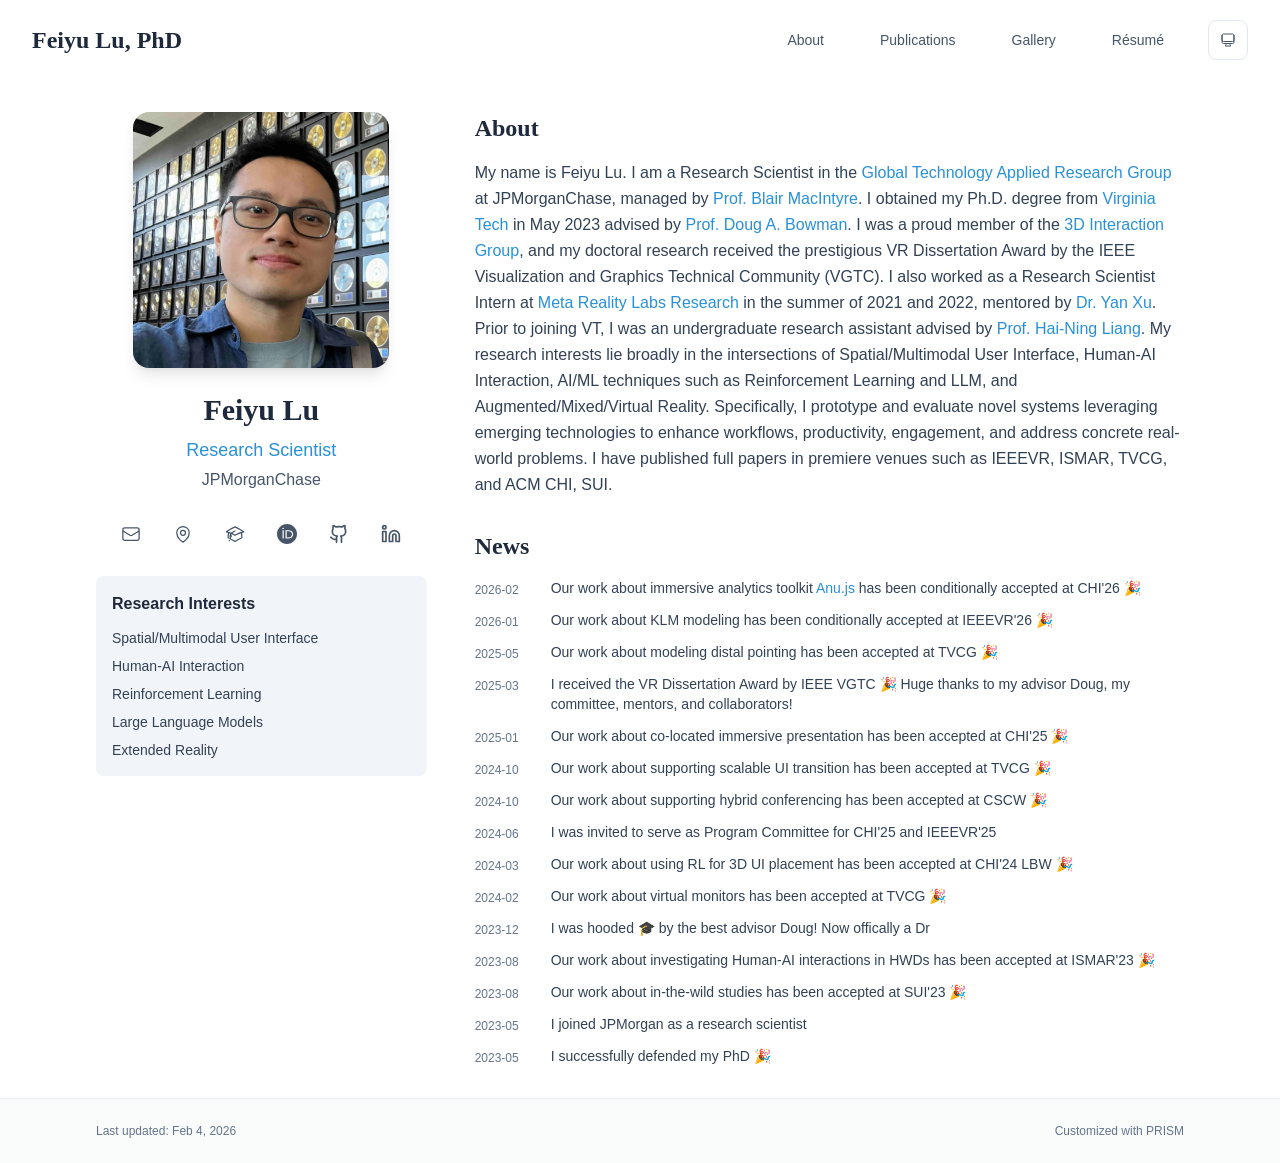
==== index.html @ 1c3e24ee "initial commit" ====
<!DOCTYPE html><!--Z4P1fh7C7ts2uuWeDWxCL--><html lang="en" class="scroll-smooth"><head><meta charSet="utf-8"/><meta name="viewport" content="width=device-width, initial-scale=1"/><link rel="preload" as="image" href="/bio.jpeg"/><link rel="stylesheet" href="/_next/static/css/d1c5af72691fb62d.css" data-precedence="next"/><link rel="preload" as="script" fetchPriority="low" href="/_next/static/chunks/webpack-32b99883bf220ffe.js"/><script src="/_next/static/chunks/4bd1b696-c023c6e3521b1417.js" async=""></script><script src="/_next/static/chunks/255-e057be79bd379a49.js" async=""></script><script src="/_next/static/chunks/main-app-4c1c8db595376ac7.js" async=""></script><script src="/_next/static/chunks/185-02e5984e85404956.js" async=""></script><script src="/_next/static/chunks/619-9168df9c2a29b74b.js" async=""></script><script src="/_next/static/chunks/599-36b43173d762fc47.js" async=""></script><script src="/_next/static/chunks/app/layout-469c3ac58d4ec14a.js" async=""></script><script src="/_next/static/chunks/26-d28d9aaef075d600.js" async=""></script><script src="/_next/static/chunks/159-c45695f20b86d5a5.js" async=""></script><script src="/_next/static/chunks/app/page-68cd417c87cf8fa0.js" async=""></script><link rel="icon" href="/FLlogo2.png" type="image/svg+xml"/><link rel="dns-prefetch" href="https://google-fonts.jialeliu.com"/><link rel="preconnect" href="https://google-fonts.jialeliu.com" crossorigin=""/><link rel="preload" as="style" href="https://google-fonts.jialeliu.com/css2?family=Inter:wght@300;400;500;600;700&amp;family=Crimson+Text:ital,wght@0,400;0,600;1,400&amp;display=swap"/><title>Feiyu Lu, PhD</title><meta name="description" content="Research Scientist at JPMorganChase."/><meta name="author" content="Feiyu Lu"/><meta name="keywords" content="Feiyu Lu,PhD,Research,JPMorganChase"/><meta name="creator" content="Feiyu Lu"/><meta name="publisher" content="Feiyu Lu"/><meta property="og:title" content="Feiyu Lu, PhD"/><meta property="og:description" content="Research Scientist at JPMorganChase."/><meta property="og:site_name" content="Feiyu Lu&#x27;s Website"/><meta property="og:locale" content="en_US"/><meta property="og:type" content="website"/><meta name="twitter:card" content="summary"/><meta name="twitter:title" content="Feiyu Lu, PhD"/><meta name="twitter:description" content="Research Scientist at JPMorganChase."/><link rel="icon" href="/FLlogo2.png"/><link rel="stylesheet" id="gfonts-css" href="https://google-fonts.jialeliu.com/css2?family=Inter:wght@300;400;500;600;700&amp;family=Crimson+Text:ital,wght@0,400;0,600;1,400&amp;display=swap" media="print"/><script>
              (function(){
                var l = document.getElementById('gfonts-css');
                if (!l) return;
                if (l.media !== 'all') {
                  l.addEventListener('load', function(){ try { l.media = 'all'; } catch(e){} });
                }
              })();
            </script><noscript><link rel="stylesheet" href="https://google-fonts.jialeliu.com/css2?family=Inter:wght@300;400;500;600;700&amp;family=Crimson+Text:ital,wght@0,400;0,600;1,400&amp;display=swap"/></noscript><script>
              try {
                const theme = localStorage.getItem('theme-storage');
                const parsed = theme ? JSON.parse(theme) : null;
                const setting = parsed?.state?.theme || 'system';
                const prefersDark = typeof window !== 'undefined' && window.matchMedia && window.matchMedia('(prefers-color-scheme: dark)').matches;
                const effective = setting === 'dark' ? 'dark' : (setting === 'light' ? 'light' : (prefersDark ? 'dark' : 'light'));
                var root = document.documentElement;
                root.classList.add(effective);
                root.setAttribute('data-theme', effective);
              } catch (e) {
                var root = document.documentElement;
                root.classList.add('light');
                root.setAttribute('data-theme', 'light');
              }
            </script><script src="/_next/static/chunks/polyfills-42372ed130431b0a.js" noModule=""></script></head><body class="font-sans antialiased"><div hidden=""><!--$--><!--/$--></div><div style="visibility:hidden"><nav class="fixed top-0 left-0 right-0 z-50" data-headlessui-state=""><div class="transition-all duration-300 ease-out bg-transparent" style="transform:translateY(-100px)"><div class="max-w-7xl mx-auto px-4 sm:px-6 lg:px-8"><div class="flex justify-between items-center h-16 lg:h-20"><div class="flex-shrink-0" tabindex="0"><a class="text-xl lg:text-2xl font-serif font-semibold text-primary hover:text-accent transition-colors duration-200" href="/">Feiyu Lu, PhD</a></div><div class="hidden lg:block"><div class="ml-10 flex items-center space-x-8"><div class="flex items-baseline space-x-8"><a class="relative px-3 py-2 text-sm font-medium transition-all duration-200 rounded hover:bg-accent/10 hover:shadow-sm text-primary" href="/"><span class="relative z-10">About</span><div class="absolute inset-0 bg-accent/10 rounded-lg"></div></a><a class="relative px-3 py-2 text-sm font-medium transition-all duration-200 rounded hover:bg-accent/10 hover:shadow-sm text-neutral-600 hover:text-primary" href="/publications/"><span class="relative z-10">Publications</span></a><a class="relative px-3 py-2 text-sm font-medium transition-all duration-200 rounded hover:bg-accent/10 hover:shadow-sm text-neutral-600 hover:text-primary" href="/gallery/"><span class="relative z-10">Gallery</span></a><a href="/Feiyu_Lu_Resume.pdf" target="_blank" rel="noopener noreferrer" class="px-3 py-2 text-sm font-medium text-neutral-600 hover:text-primary transition-all duration-200 rounded hover:bg-accent/10 hover:shadow-sm">Résumé</a></div><div class="flex items-center justify-center w-10 h-10 rounded-lg border border-neutral-200 dark:border-[rgba(148,163,184,0.24)] bg-background dark:bg-neutral-800"><div class="w-4 h-4 rounded-full bg-neutral-300 animate-pulse"></div></div></div></div><div class="lg:hidden flex items-center space-x-2"><div class="flex items-center justify-center w-10 h-10 rounded-lg border border-neutral-200 dark:border-[rgba(148,163,184,0.24)] bg-background dark:bg-neutral-800"><div class="w-4 h-4 rounded-full bg-neutral-300 animate-pulse"></div></div><button class="inline-flex items-center justify-center p-2 rounded-md text-neutral-600 hover:text-primary hover:bg-neutral-100 dark:hover:bg-neutral-800 focus:outline-none focus:ring-2 focus:ring-inset focus:ring-accent transition-colors duration-200" id="headlessui-disclosure-button-_R_5pdb_" type="button" aria-expanded="false" data-headlessui-state=""><span class="sr-only">Open main menu</span><div><svg xmlns="http://www.w3.org/2000/svg" fill="none" viewBox="0 0 24 24" stroke-width="1.5" stroke="currentColor" aria-hidden="true" data-slot="icon" class="block h-6 w-6"><path stroke-linecap="round" stroke-linejoin="round" d="M3.75 6.75h16.5M3.75 12h16.5m-16.5 5.25h16.5"></path></svg></div></button></div></div></div></div></nav><main class="min-h-screen pt-16 lg:pt-20"><div class="max-w-6xl mx-auto px-4 sm:px-6 lg:px-8 py-8 bg-background min-h-screen"><div class="grid grid-cols-1 lg:grid-cols-3 gap-12"><div class="lg:col-span-1"><div class="sticky top-8" style="opacity:0;transform:translateY(20px)"><div class="w-64 h-64 mx-auto mb-6 rounded-2xl overflow-hidden shadow-lg hover:shadow-xl transition-all duration-200 hover:scale-105 relative"><img alt="Feiyu Lu" width="256" height="256" decoding="async" data-nimg="1" class="w-full h-full object-cover object-[32%_center] absolute inset-0 transition-opacity duration-300 opacity-100" style="color:transparent" src="/bio.jpeg"/><img alt="Feiyu Lu&#x27;s cat" loading="lazy" width="256" height="256" decoding="async" data-nimg="1" class="w-full h-full object-cover object-[32%_center] absolute inset-0 transition-opacity duration-300 opacity-0" style="color:transparent" src="/bio-hover.jpg"/></div><div class="text-center mb-6"><h1 class="text-3xl font-serif font-bold text-primary mb-2">Feiyu Lu</h1><p class="text-lg text-accent font-medium mb-1">Research Scientist</p><p class="text-neutral-600 mb-2">JPMorganChase</p></div><div class="flex flex-wrap justify-center gap-3 sm:gap-4 mb-6 relative px-2"><div class="relative"><button class="p-2 sm:p-2 transition-colors duration-200 text-neutral-600 dark:text-neutral-400 hover:text-accent" aria-label="Email"><svg xmlns="http://www.w3.org/2000/svg" fill="none" viewBox="0 0 24 24" stroke-width="1.5" stroke="currentColor" aria-hidden="true" data-slot="icon" class="h-5 w-5"><path stroke-linecap="round" stroke-linejoin="round" d="M21.75 6.75v10.5a2.25 2.25 0 0 1-2.25 2.25h-15a2.25 2.25 0 0 1-2.25-2.25V6.75m19.5 0A2.25 2.25 0 0 0 19.5 4.5h-15a2.25 2.25 0 0 0-2.25 2.25m19.5 0v.243a2.25 2.25 0 0 1-1.07 1.916l-7.5 4.615a2.25 2.25 0 0 1-2.36 0L3.32 8.91a2.25 2.25 0 0 1-1.07-1.916V6.75"></path></svg></button></div><div class="relative"><button class="p-2 sm:p-2 transition-colors duration-200 text-neutral-600 dark:text-neutral-400 hover:text-accent" aria-label="Location"><svg xmlns="http://www.w3.org/2000/svg" fill="none" viewBox="0 0 24 24" stroke-width="1.5" stroke="currentColor" aria-hidden="true" data-slot="icon" class="h-5 w-5"><path stroke-linecap="round" stroke-linejoin="round" d="M15 10.5a3 3 0 1 1-6 0 3 3 0 0 1 6 0Z"></path><path stroke-linecap="round" stroke-linejoin="round" d="M19.5 10.5c0 7.142-7.5 11.25-7.5 11.25S4.5 17.642 4.5 10.5a7.5 7.5 0 1 1 15 0Z"></path></svg></button></div><a href="https://scholar.google.com/citations?user=3gJVyKwAAAAJ&amp;hl=en&amp;oi=ao" target="_blank" rel="noopener noreferrer" class="p-2 sm:p-2 text-neutral-600 dark:text-neutral-400 hover:text-accent transition-colors duration-200" aria-label="Google Scholar"><svg xmlns="http://www.w3.org/2000/svg" fill="none" viewBox="0 0 24 24" stroke-width="1.5" stroke="currentColor" aria-hidden="true" data-slot="icon" class="h-5 w-5"><path stroke-linecap="round" stroke-linejoin="round" d="M4.26 10.147a60.438 60.438 0 0 0-.491 6.347A48.62 48.62 0 0 1 12 20.904a48.62 48.62 0 0 1 8.232-4.41 60.46 60.46 0 0 0-.491-6.347m-15.482 0a50.636 50.636 0 0 0-2.658-.813A59.906 59.906 0 0 1 12 3.493a59.903 59.903 0 0 1 10.399 5.84c-.896.248-1.783.52-2.658.814m-15.482 0A50.717 50.717 0 0 1 12 13.489a50.702 50.702 0 0 1 7.74-3.342M6.75 15a.75.75 0 1 0 0-1.5.75.75 0 0 0 0 1.5Zm0 0v-3.675A55.378 55.378 0 0 1 12 8.443m-7.007 11.55A5.981 5.981 0 0 0 6.75 15.75v-1.5"></path></svg></a><a href="https://orcid.org/0000-0002-1939-9352" target="_blank" rel="noopener noreferrer" class="p-2 sm:p-2 text-neutral-600 dark:text-neutral-400 hover:text-accent transition-colors duration-200" aria-label="ORCID"><svg viewBox="0 0 24 24" fill="currentColor" class="h-5 w-5" xmlns="http://www.w3.org/2000/svg"><path d="M12 0C5.372 0 0 5.372 0 12s5.372 12 12 12 12-5.372 12-12S18.628 0 12 0zM7.369 4.378c.525 0 .947.431.947.947s-.422.947-.947.947a.95.95 0 0 1-.947-.947c0-.525.422-.947.947-.947zm-.722 3.038h1.444v10.041H6.647V7.416zm3.562 0h3.9c3.712 0 5.344 2.653 5.344 5.025 0 2.578-2.016 5.025-5.325 5.025h-3.919V7.416zm1.444 1.303v7.444h2.297c3.272 0 4.022-2.484 4.022-3.722 0-2.016-1.284-3.722-4.097-3.722h-2.222z"></path></svg></a><a href="https://github.com/ericlu19" target="_blank" rel="noopener noreferrer" class="p-2 sm:p-2 text-neutral-600 dark:text-neutral-400 hover:text-accent transition-colors duration-200" aria-label="GitHub"><svg xmlns="http://www.w3.org/2000/svg" width="24" height="24" viewBox="0 0 24 24" fill="none" stroke="currentColor" stroke-width="2" stroke-linecap="round" stroke-linejoin="round" class="lucide lucide-github h-5 w-5" aria-hidden="true"><path d="M15 22v-4a4.8 4.8 0 0 0-1-3.5c3 0 6-2 6-5.5.08-1.25-.27-2.48-1-3.5.28-1.15.28-2.35 0-3.5 0 0-1 0-3 1.5-2.64-.5-5.36-.5-8 0C6 2 5 2 5 2c-.3 1.15-.3 2.35 0 3.5A5.403 5.403 0 0 0 4 9c0 3.5 3 5.5 6 5.5-.39.49-.68 1.05-.85 1.65-.17.6-.22 1.23-.15 1.85v4"></path><path d="M9 18c-4.51 2-5-2-7-2"></path></svg></a><a href="https://www.linkedin.com/in/feiyu-lu-9b12ba15a/" target="_blank" rel="noopener noreferrer" class="p-2 sm:p-2 text-neutral-600 dark:text-neutral-400 hover:text-accent transition-colors duration-200" aria-label="LinkedIn"><svg xmlns="http://www.w3.org/2000/svg" width="24" height="24" viewBox="0 0 24 24" fill="none" stroke="currentColor" stroke-width="2" stroke-linecap="round" stroke-linejoin="round" class="lucide lucide-linkedin h-5 w-5" aria-hidden="true"><path d="M16 8a6 6 0 0 1 6 6v7h-4v-7a2 2 0 0 0-2-2 2 2 0 0 0-2 2v7h-4v-7a6 6 0 0 1 6-6z"></path><rect width="4" height="12" x="2" y="9"></rect><circle cx="4" cy="4" r="2"></circle></svg></a></div><div class="bg-neutral-100 dark:bg-neutral-800 rounded-lg p-4 mb-6 hover:shadow-lg transition-all duration-200 hover:scale-[1.02]"><h3 class="font-semibold text-primary mb-3">Research Interests</h3><div class="space-y-2 text-sm text-neutral-700 dark:text-neutral-500"><div>Spatial/Multimodal User Interface</div><div>Human-AI Interaction</div><div>Reinforcement Learning</div><div>Large Language Models</div><div>Extended Reality</div></div></div></div></div><div class="lg:col-span-2 space-y-8"><section id="about" class="scroll-mt-24 space-y-8"><section style="opacity:0;transform:translateY(20px)"><h2 class="text-2xl font-serif font-bold text-primary mb-4">About</h2><div class="text-neutral-700 dark:text-neutral-600 leading-relaxed"><p class="mb-4 last:mb-0">My name is Feiyu Lu. I am a Research Scientist in the <a href="https://www.jpmorgan.com/technology/applied-research" node="[object Object]" target="_blank" rel="noopener noreferrer" class="text-accent font-medium transition-all duration-200 rounded hover:bg-accent/10 hover:shadow-sm">Global Technology Applied Research Group</a> at JPMorganChase, managed by <a href="https://blairmacintyre.me/" node="[object Object]" target="_blank" rel="noopener noreferrer" class="text-accent font-medium transition-all duration-200 rounded hover:bg-accent/10 hover:shadow-sm">Prof. Blair MacIntyre</a>. I obtained my Ph.D. degree from <a href="https://cs.vt.edu/" node="[object Object]" target="_blank" rel="noopener noreferrer" class="text-accent font-medium transition-all duration-200 rounded hover:bg-accent/10 hover:shadow-sm">Virginia Tech</a> in May 2023 advised by <a href="https://wordpress.cs.vt.edu/3digroup/author/dbowman/" node="[object Object]" target="_blank" rel="noopener noreferrer" class="text-accent font-medium transition-all duration-200 rounded hover:bg-accent/10 hover:shadow-sm">Prof. Doug A. Bowman</a>. I was a proud member of the <a href="https://wordpress.cs.vt.edu/3digroup/" node="[object Object]" target="_blank" rel="noopener noreferrer" class="text-accent font-medium transition-all duration-200 rounded hover:bg-accent/10 hover:shadow-sm">3D Interaction Group</a>, and my doctoral research received the prestigious VR Dissertation Award by the IEEE Visualization and Graphics Technical Community (VGTC). I also worked as a Research Scientist Intern at <a href="https://tech.fb.com/ar-vr/" node="[object Object]" target="_blank" rel="noopener noreferrer" class="text-accent font-medium transition-all duration-200 rounded hover:bg-accent/10 hover:shadow-sm">Meta Reality Labs Research</a> in the summer of 2021 and 2022, mentored by <a href="" node="[object Object]" target="_blank" rel="noopener noreferrer" class="text-accent font-medium transition-all duration-200 rounded hover:bg-accent/10 hover:shadow-sm">Dr. Yan Xu</a>. Prior to joining VT, I was an undergraduate research assistant advised by <a href="https://facultyprofiles.hkust-gz.edu.cn/faculty-personal-page?id=437" node="[object Object]" target="_blank" rel="noopener noreferrer" class="text-accent font-medium transition-all duration-200 rounded hover:bg-accent/10 hover:shadow-sm">Prof. Hai-Ning Liang</a>. My research interests lie broadly in the intersections of Spatial/Multimodal User Interface, Human-AI Interaction, AI/ML techniques such as Reinforcement Learning and LLM, and Augmented/Mixed/Virtual Reality. Specifically, I prototype and evaluate novel systems leveraging emerging technologies to enhance workflows, productivity, engagement, and address concrete real-world problems. I have published full papers in premiere venues such as IEEEVR, ISMAR, TVCG, and ACM CHI, SUI.</p></div></section><section style="opacity:0;transform:translateY(20px)"><h2 class="text-2xl font-serif font-bold text-primary mb-4">News</h2><div class="space-y-3"><div class="flex items-start space-x-3"><span class="text-xs text-neutral-500 mt-1 w-16 flex-shrink-0">2026-02</span><div class="text-sm text-neutral-700 [&amp;_a]:text-accent [&amp;_a]:no-underline [&amp;_a]:hover:underline"><p>Our work about immersive analytics toolkit <a href="https://jpmorganchase.github.io/anu/">Anu.js</a> has been conditionally accepted at CHI&#x27;26 🎉</p></div></div><div class="flex items-start space-x-3"><span class="text-xs text-neutral-500 mt-1 w-16 flex-shrink-0">2026-01</span><div class="text-sm text-neutral-700 [&amp;_a]:text-accent [&amp;_a]:no-underline [&amp;_a]:hover:underline"><p>Our work about KLM modeling has been conditionally accepted at IEEEVR&#x27;26 🎉</p></div></div><div class="flex items-start space-x-3"><span class="text-xs text-neutral-500 mt-1 w-16 flex-shrink-0">2025-05</span><div class="text-sm text-neutral-700 [&amp;_a]:text-accent [&amp;_a]:no-underline [&amp;_a]:hover:underline"><p>Our work about modeling distal pointing has been accepted at TVCG 🎉</p></div></div><div class="flex items-start space-x-3"><span class="text-xs text-neutral-500 mt-1 w-16 flex-shrink-0">2025-03</span><div class="text-sm text-neutral-700 [&amp;_a]:text-accent [&amp;_a]:no-underline [&amp;_a]:hover:underline"><p>I received the VR Dissertation Award by IEEE VGTC 🎉 Huge thanks to my advisor Doug, my committee, mentors, and collaborators!</p></div></div><div class="flex items-start space-x-3"><span class="text-xs text-neutral-500 mt-1 w-16 flex-shrink-0">2025-01</span><div class="text-sm text-neutral-700 [&amp;_a]:text-accent [&amp;_a]:no-underline [&amp;_a]:hover:underline"><p>Our work about co-located immersive presentation has been accepted at CHI&#x27;25 🎉</p></div></div><div class="flex items-start space-x-3"><span class="text-xs text-neutral-500 mt-1 w-16 flex-shrink-0">2024-10</span><div class="text-sm text-neutral-700 [&amp;_a]:text-accent [&amp;_a]:no-underline [&amp;_a]:hover:underline"><p>Our work about supporting scalable UI transition has been accepted at TVCG 🎉</p></div></div><div class="flex items-start space-x-3"><span class="text-xs text-neutral-500 mt-1 w-16 flex-shrink-0">2024-10</span><div class="text-sm text-neutral-700 [&amp;_a]:text-accent [&amp;_a]:no-underline [&amp;_a]:hover:underline"><p>Our work about supporting hybrid conferencing has been accepted at CSCW 🎉</p></div></div><div class="flex items-start space-x-3"><span class="text-xs text-neutral-500 mt-1 w-16 flex-shrink-0">2024-06</span><div class="text-sm text-neutral-700 [&amp;_a]:text-accent [&amp;_a]:no-underline [&amp;_a]:hover:underline"><p>I was invited to serve as Program Committee for CHI&#x27;25 and IEEEVR&#x27;25</p></div></div><div class="flex items-start space-x-3"><span class="text-xs text-neutral-500 mt-1 w-16 flex-shrink-0">2024-03</span><div class="text-sm text-neutral-700 [&amp;_a]:text-accent [&amp;_a]:no-underline [&amp;_a]:hover:underline"><p>Our work about using RL for 3D UI placement has been accepted at CHI&#x27;24 LBW 🎉</p></div></div><div class="flex items-start space-x-3"><span class="text-xs text-neutral-500 mt-1 w-16 flex-shrink-0">2024-02</span><div class="text-sm text-neutral-700 [&amp;_a]:text-accent [&amp;_a]:no-underline [&amp;_a]:hover:underline"><p>Our work about virtual monitors has been accepted at TVCG 🎉</p></div></div><div class="flex items-start space-x-3"><span class="text-xs text-neutral-500 mt-1 w-16 flex-shrink-0">2023-12</span><div class="text-sm text-neutral-700 [&amp;_a]:text-accent [&amp;_a]:no-underline [&amp;_a]:hover:underline"><p>I was hooded 🎓 by the best advisor Doug! Now offically a Dr</p></div></div><div class="flex items-start space-x-3"><span class="text-xs text-neutral-500 mt-1 w-16 flex-shrink-0">2023-08</span><div class="text-sm text-neutral-700 [&amp;_a]:text-accent [&amp;_a]:no-underline [&amp;_a]:hover:underline"><p>Our work about investigating Human-AI interactions in HWDs has been accepted at ISMAR&#x27;23 🎉</p></div></div><div class="flex items-start space-x-3"><span class="text-xs text-neutral-500 mt-1 w-16 flex-shrink-0">2023-08</span><div class="text-sm text-neutral-700 [&amp;_a]:text-accent [&amp;_a]:no-underline [&amp;_a]:hover:underline"><p>Our work about in-the-wild studies has been accepted at SUI&#x27;23 🎉</p></div></div><div class="flex items-start space-x-3"><span class="text-xs text-neutral-500 mt-1 w-16 flex-shrink-0">2023-05</span><div class="text-sm text-neutral-700 [&amp;_a]:text-accent [&amp;_a]:no-underline [&amp;_a]:hover:underline"><p>I joined JPMorgan as a research scientist</p></div></div><div class="flex items-start space-x-3"><span class="text-xs text-neutral-500 mt-1 w-16 flex-shrink-0">2023-05</span><div class="text-sm text-neutral-700 [&amp;_a]:text-accent [&amp;_a]:no-underline [&amp;_a]:hover:underline"><p>I successfully defended my PhD 🎉</p></div></div></div></section></section></div></div></div><!--$--><!--/$--></main><footer class="border-t border-neutral-200/50 bg-neutral-50/50 dark:bg-neutral-900/50 dark:border-neutral-700/50"><div class="max-w-6xl mx-auto px-4 sm:px-6 lg:px-8 py-6"><div class="flex flex-col sm:flex-row justify-between items-center gap-2"><p class="text-xs text-neutral-500">Last updated: <!-- -->Feb 4, 2026</p><p class="text-xs text-neutral-500 flex items-center"><a href="https://github.com/xyjoey/PRISM" target="_blank" rel="noopener noreferrer">Customized with PRISM</a></p></div></div></footer></div><script src="/_next/static/chunks/webpack-32b99883bf220ffe.js" id="_R_" async=""></script><script>(self.__next_f=self.__next_f||[]).push([0])</script><script>self.__next_f.push([1,"1:\"$Sreact.fragment\"\n2:I[7558,[\"185\",\"static/chunks/185-02e5984e85404956.js\",\"619\",\"static/chunks/619-9168df9c2a29b74b.js\",\"599\",\"static/chunks/599-36b43173d762fc47.js\",\"177\",\"static/chunks/app/layout-469c3ac58d4ec14a.js\"],\"ThemeProvider\"]\n3:I[9994,[\"185\",\"static/chunks/185-02e5984e85404956.js\",\"619\",\"static/chunks/619-9168df9c2a29b74b.js\",\"599\",\"static/chunks/599-36b43173d762fc47.js\",\"177\",\"static/chunks/app/layout-469c3ac58d4ec14a.js\"],\"default\"]\n4:I[9766,[],\"\"]\n5:I[8924,[],\"\"]\nb:I[7150,[],\"\"]\n:HL[\"/_next/static/css/d1c5af72691fb62d.css\",\"style\"]\n"])</script><script>self.__next_f.push([1,"0:{\"P\":null,\"b\":\"Z4P1fh7C7ts2uuWeDWxCL\",\"p\":\"\",\"c\":[\"\",\"\"],\"i\":false,\"f\":[[[\"\",{\"children\":[\"__PAGE__\",{}]},\"$undefined\",\"$undefined\",true],[\"\",[\"$\",\"$1\",\"c\",{\"children\":[[[\"$\",\"link\",\"0\",{\"rel\":\"stylesheet\",\"href\":\"/_next/static/css/d1c5af72691fb62d.css\",\"precedence\":\"next\",\"crossOrigin\":\"$undefined\",\"nonce\":\"$undefined\"}]],[\"$\",\"html\",null,{\"lang\":\"en\",\"className\":\"scroll-smooth\",\"suppressHydrationWarning\":true,\"children\":[[\"$\",\"head\",null,{\"children\":[[\"$\",\"link\",null,{\"rel\":\"icon\",\"href\":\"/FLlogo2.png\",\"type\":\"image/svg+xml\"}],[\"$\",\"link\",null,{\"rel\":\"dns-prefetch\",\"href\":\"https://google-fonts.jialeliu.com\"}],[\"$\",\"link\",null,{\"rel\":\"preconnect\",\"href\":\"https://google-fonts.jialeliu.com\",\"crossOrigin\":\"\"}],[\"$\",\"link\",null,{\"rel\":\"preload\",\"as\":\"style\",\"href\":\"https://google-fonts.jialeliu.com/css2?family=Inter:wght@300;400;500;600;700\u0026family=Crimson+Text:ital,wght@0,400;0,600;1,400\u0026display=swap\"}],[\"$\",\"link\",null,{\"rel\":\"stylesheet\",\"id\":\"gfonts-css\",\"href\":\"https://google-fonts.jialeliu.com/css2?family=Inter:wght@300;400;500;600;700\u0026family=Crimson+Text:ital,wght@0,400;0,600;1,400\u0026display=swap\",\"media\":\"print\"}],[\"$\",\"script\",null,{\"dangerouslySetInnerHTML\":{\"__html\":\"\\n              (function(){\\n                var l = document.getElementById('gfonts-css');\\n                if (!l) return;\\n                if (l.media !== 'all') {\\n                  l.addEventListener('load', function(){ try { l.media = 'all'; } catch(e){} });\\n                }\\n              })();\\n            \"}}],[\"$\",\"noscript\",null,{\"children\":[\"$\",\"link\",null,{\"rel\":\"stylesheet\",\"href\":\"https://google-fonts.jialeliu.com/css2?family=Inter:wght@300;400;500;600;700\u0026family=Crimson+Text:ital,wght@0,400;0,600;1,400\u0026display=swap\"}]}],[\"$\",\"script\",null,{\"dangerouslySetInnerHTML\":{\"__html\":\"\\n              try {\\n                const theme = localStorage.getItem('theme-storage');\\n                const parsed = theme ? JSON.parse(theme) : null;\\n                const setting = parsed?.state?.theme || 'system';\\n                const prefersDark = typeof window !== 'undefined' \u0026\u0026 window.matchMedia \u0026\u0026 window.matchMedia('(prefers-color-scheme: dark)').matches;\\n                const effective = setting === 'dark' ? 'dark' : (setting === 'light' ? 'light' : (prefersDark ? 'dark' : 'light'));\\n                var root = document.documentElement;\\n                root.classList.add(effective);\\n                root.setAttribute('data-theme', effective);\\n              } catch (e) {\\n                var root = document.documentElement;\\n                root.classList.add('light');\\n                root.setAttribute('data-theme', 'light');\\n              }\\n            \"}}]]}],[\"$\",\"body\",null,{\"className\":\"font-sans antialiased\",\"children\":[\"$\",\"$L2\",null,{\"children\":[[\"$\",\"$L3\",null,{\"items\":[{\"title\":\"About\",\"type\":\"page\",\"target\":\"about\",\"href\":\"/\"},{\"title\":\"Publications\",\"type\":\"page\",\"target\":\"publications\",\"href\":\"/publications\"},{\"title\":\"Gallery\",\"type\":\"page\",\"target\":\"gallery\",\"href\":\"/gallery\"},{\"title\":\"Résumé\",\"type\":\"link\",\"target\":\"cv\",\"href\":\"/Feiyu_Lu_Resume.pdf\",\"external\":true}],\"siteTitle\":\"Feiyu Lu, PhD\",\"enableOnePageMode\":false}],[\"$\",\"main\",null,{\"className\":\"min-h-screen pt-16 lg:pt-20\",\"children\":[\"$\",\"$L4\",null,{\"parallelRouterKey\":\"children\",\"error\":\"$undefined\",\"errorStyles\":\"$undefined\",\"errorScripts\":\"$undefined\",\"template\":[\"$\",\"$L5\",null,{}],\"templateStyles\":\"$undefined\",\"templateScripts\":\"$undefined\",\"notFound\":[[[\"$\",\"title\",null,{\"children\":\"404: This page could not be found.\"}],[\"$\",\"div\",null,{\"style\":{\"fontFamily\":\"system-ui,\\\"Segoe UI\\\",Roboto,Helvetica,Arial,sans-serif,\\\"Apple Color Emoji\\\",\\\"Segoe UI Emoji\\\"\",\"height\":\"100vh\",\"textAlign\":\"center\",\"display\":\"flex\",\"flexDirection\":\"column\",\"alignItems\":\"center\",\"justifyContent\":\"center\"},\"children\":[\"$\",\"div\",null,{\"children\":[[\"$\",\"style\",null,{\"dangerouslySetInnerHTML\":{\"__html\":\"body{color:#000;background:#fff;margin:0}.next-error-h1{border-right:1px solid rgba(0,0,0,.3)}@media (prefers-color-scheme:dark){body{color:#fff;background:#000}.next-error-h1{border-right:1px solid rgba(255,255,255,.3)}}\"}}],\"$L6\",\"$L7\"]}]}]],[]],\"forbidden\":\"$undefined\",\"unauthorized\":\"$undefined\"}]}],\"$L8\"]}]}]]}]]}],{\"children\":[\"__PAGE__\",\"$L9\",{},null,false]},null,false],\"$La\",false]],\"m\":\"$undefined\",\"G\":[\"$b\",[]],\"s\":false,\"S\":true}\n"])</script><script>self.__next_f.push([1,"c:I[7923,[\"185\",\"static/chunks/185-02e5984e85404956.js\",\"619\",\"static/chunks/619-9168df9c2a29b74b.js\",\"599\",\"static/chunks/599-36b43173d762fc47.js\",\"177\",\"static/chunks/app/layout-469c3ac58d4ec14a.js\"],\"default\"]\nd:I[3756,[\"185\",\"static/chunks/185-02e5984e85404956.js\",\"26\",\"static/chunks/26-d28d9aaef075d600.js\",\"619\",\"static/chunks/619-9168df9c2a29b74b.js\",\"159\",\"static/chunks/159-c45695f20b86d5a5.js\",\"974\",\"static/chunks/app/page-68cd417c87cf8fa0.js\"],\"default\"]\ne:I[470,[\"185\",\"static/chunks/185-02e5984e85404956.js\",\"26\",\"static/chunks/26-d28d9aaef075d600.js\",\"619\",\"static/chunks/619-9168df9c2a29b74b.js\",\"159\",\"static/chunks/159-c45695f20b86d5a5.js\",\"974\",\"static/chunks/app/page-68cd417c87cf8fa0.js\"],\"default\"]\n10:I[5078,[\"185\",\"static/chunks/185-02e5984e85404956.js\",\"26\",\"static/chunks/26-d28d9aaef075d600.js\",\"619\",\"static/chunks/619-9168df9c2a29b74b.js\",\"159\",\"static/chunks/159-c45695f20b86d5a5.js\",\"974\",\"static/chunks/app/page-68cd417c87cf8fa0.js\"],\"default\"]\n12:I[4431,[],\"ViewportBoundary\"]\n14:I[4431,[],\"MetadataBoundary\"]\n15:\"$Sreact.suspense\"\n6:[\"$\",\"h1\",null,{\"className\":\"next-error-h1\",\"style\":{\"display\":\"inline-block\",\"margin\":\"0 20px 0 0\",\"padding\":\"0 23px 0 0\",\"fontSize\":24,\"fontWeight\":500,\"verticalAlign\":\"top\",\"lineHeight\":\"49px\"},\"children\":404}]\n7:[\"$\",\"div\",null,{\"style\":{\"display\":\"inline-block\"},\"children\":[\"$\",\"h2\",null,{\"style\":{\"fontSize\":14,\"fontWeight\":400,\"lineHeight\":\"49px\",\"margin\":0},\"children\":\"This page could not be found.\"}]}]\n8:[\"$\",\"$Lc\",null,{\"lastUpdated\":\"Feb 4, 2026\"}]\nf:T5a4,"])</script><script>self.__next_f.push([1,"My name is Feiyu Lu. I am a Research Scientist in the [Global Technology Applied Research Group](https://www.jpmorgan.com/technology/applied-research) at JPMorganChase, managed by [Prof. Blair MacIntyre](https://blairmacintyre.me/). I obtained my Ph.D. degree from [Virginia Tech](https://cs.vt.edu/) in May 2023 advised by [Prof. Doug A. Bowman](https://wordpress.cs.vt.edu/3digroup/author/dbowman/). I was a proud member of the [3D Interaction Group](https://wordpress.cs.vt.edu/3digroup/), and my doctoral research received the prestigious VR Dissertation Award by the IEEE Visualization and Graphics Technical Community (VGTC). I also worked as a Research Scientist Intern at [Meta Reality Labs Research](https://tech.fb.com/ar-vr/) in the summer of 2021 and 2022, mentored by [Dr. Yan Xu](). Prior to joining VT, I was an undergraduate research assistant advised by [Prof. Hai-Ning Liang](https://facultyprofiles.hkust-gz.edu.cn/faculty-personal-page?id=437). My research interests lie broadly in the intersections of Spatial/Multimodal User Interface, Human-AI Interaction, AI/ML techniques such as Reinforcement Learning and LLM, and Augmented/Mixed/Virtual Reality. Specifically, I prototype and evaluate novel systems leveraging emerging technologies to enhance workflows, productivity, engagement, and address concrete real-world problems. I have published full papers in premiere venues such as IEEEVR, ISMAR, TVCG, and ACM CHI, SUI."])</script><script>self.__next_f.push([1,"9:[\"$\",\"$1\",\"c\",{\"children\":[[\"$\",\"div\",null,{\"className\":\"max-w-6xl mx-auto px-4 sm:px-6 lg:px-8 py-8 bg-background min-h-screen\",\"children\":[\"$\",\"div\",null,{\"className\":\"grid grid-cols-1 lg:grid-cols-3 gap-12\",\"children\":[[\"$\",\"div\",null,{\"className\":\"lg:col-span-1\",\"children\":[\"$\",\"$Ld\",null,{\"author\":{\"name\":\"Feiyu Lu\",\"title\":\"Research Scientist\",\"institution\":\"JPMorganChase\",\"avatar\":\"/bio.jpeg\",\"altavatar\":\"/bio-hover.jpg\"},\"social\":{\"email\":\"feiyulu@vt.edu\",\"location\":\"NYC, New York\",\"location_url\":\"https://maps.google.com\",\"location_details\":[\"Midtown\",\"Manhattan, New York\"],\"google_scholar\":\"https://scholar.google.com/citations?user=3gJVyKwAAAAJ\u0026hl=en\u0026oi=ao\",\"orcid\":\"https://orcid.org/0000-0002-1939-9352\",\"github\":\"https://github.com/ericlu19\",\"linkedin\":\"https://www.linkedin.com/in/feiyu-lu-9b12ba15a/\"},\"features\":{\"enable_likes\":false,\"enable_one_page_mode\":false},\"researchInterests\":[\"Spatial/Multimodal User Interface\",\"Human-AI Interaction\",\"Reinforcement Learning\",\"Large Language Models\",\"Extended Reality\"]}]}],[\"$\",\"div\",null,{\"className\":\"lg:col-span-2 space-y-8\",\"children\":[[\"$\",\"section\",\"about\",{\"id\":\"about\",\"className\":\"scroll-mt-24 space-y-8\",\"children\":[[[\"$\",\"$Le\",\"about\",{\"content\":\"$f\",\"title\":\"About\"}],[\"$\",\"$L10\",\"news\",{\"items\":[{\"date\":\"2026-02\",\"content\":\"Our work about immersive analytics toolkit [Anu.js](https://jpmorganchase.github.io/anu/) has been conditionally accepted at CHI'26 🎉\"},{\"date\":\"2026-01\",\"content\":\"Our work about KLM modeling has been conditionally accepted at IEEEVR'26 🎉\"},{\"date\":\"2025-05\",\"content\":\"Our work about modeling distal pointing has been accepted at TVCG 🎉\"},{\"date\":\"2025-03\",\"content\":\"I received the VR Dissertation Award by IEEE VGTC 🎉 Huge thanks to my advisor Doug, my committee, mentors, and collaborators!\"},{\"date\":\"2025-01\",\"content\":\"Our work about co-located immersive presentation has been accepted at CHI'25 🎉\"},{\"date\":\"2024-10\",\"content\":\"Our work about supporting scalable UI transition has been accepted at TVCG 🎉\"},{\"date\":\"2024-10\",\"content\":\"Our work about supporting hybrid conferencing has been accepted at CSCW 🎉\"},{\"date\":\"2024-06\",\"content\":\"I was invited to serve as Program Committee for CHI'25 and IEEEVR'25\"},{\"date\":\"2024-03\",\"content\":\"Our work about using RL for 3D UI placement has been accepted at CHI'24 LBW 🎉\"},{\"date\":\"2024-02\",\"content\":\"Our work about virtual monitors has been accepted at TVCG 🎉\"},{\"date\":\"2023-12\",\"content\":\"I was hooded 🎓 by the best advisor Doug! Now offically a Dr\"},{\"date\":\"2023-08\",\"content\":\"Our work about investigating Human-AI interactions in HWDs has been accepted at ISMAR'23 🎉\"},{\"date\":\"2023-08\",\"content\":\"Our work about in-the-wild studies has been accepted at SUI'23 🎉\"},{\"date\":\"2023-05\",\"content\":\"I joined JPMorgan as a research scientist\"},{\"date\":\"2023-05\",\"content\":\"I successfully defended my PhD 🎉\"}],\"title\":\"News\"}]],false,false,false,false]}]]}]]}]}],null,\"$L11\"]}]\n"])</script><script>self.__next_f.push([1,"a:[\"$\",\"$1\",\"h\",{\"children\":[null,[[\"$\",\"$L12\",null,{\"children\":\"$L13\"}],null],[\"$\",\"$L14\",null,{\"children\":[\"$\",\"div\",null,{\"hidden\":true,\"children\":[\"$\",\"$15\",null,{\"fallback\":null,\"children\":\"$L16\"}]}]}]]}]\n"])</script><script>self.__next_f.push([1,"17:I[4431,[],\"OutletBoundary\"]\n19:I[5278,[],\"AsyncMetadataOutlet\"]\n11:[\"$\",\"$L17\",null,{\"children\":[\"$L18\",[\"$\",\"$L19\",null,{\"promise\":\"$@1a\"}]]}]\n"])</script><script>self.__next_f.push([1,"13:[[\"$\",\"meta\",\"0\",{\"charSet\":\"utf-8\"}],[\"$\",\"meta\",\"1\",{\"name\":\"viewport\",\"content\":\"width=device-width, initial-scale=1\"}]]\n"])</script><script>self.__next_f.push([1,"18:null\n"])</script><script>self.__next_f.push([1,"1b:I[622,[],\"IconMark\"]\n"])</script><script>self.__next_f.push([1,"1a:{\"metadata\":[[\"$\",\"title\",\"0\",{\"children\":\"Feiyu Lu, PhD\"}],[\"$\",\"meta\",\"1\",{\"name\":\"description\",\"content\":\"Research Scientist at JPMorganChase.\"}],[\"$\",\"meta\",\"2\",{\"name\":\"author\",\"content\":\"Feiyu Lu\"}],[\"$\",\"meta\",\"3\",{\"name\":\"keywords\",\"content\":\"Feiyu Lu,PhD,Research,JPMorganChase\"}],[\"$\",\"meta\",\"4\",{\"name\":\"creator\",\"content\":\"Feiyu Lu\"}],[\"$\",\"meta\",\"5\",{\"name\":\"publisher\",\"content\":\"Feiyu Lu\"}],[\"$\",\"meta\",\"6\",{\"property\":\"og:title\",\"content\":\"Feiyu Lu, PhD\"}],[\"$\",\"meta\",\"7\",{\"property\":\"og:description\",\"content\":\"Research Scientist at JPMorganChase.\"}],[\"$\",\"meta\",\"8\",{\"property\":\"og:site_name\",\"content\":\"Feiyu Lu's Website\"}],[\"$\",\"meta\",\"9\",{\"property\":\"og:locale\",\"content\":\"en_US\"}],[\"$\",\"meta\",\"10\",{\"property\":\"og:type\",\"content\":\"website\"}],[\"$\",\"meta\",\"11\",{\"name\":\"twitter:card\",\"content\":\"summary\"}],[\"$\",\"meta\",\"12\",{\"name\":\"twitter:title\",\"content\":\"Feiyu Lu, PhD\"}],[\"$\",\"meta\",\"13\",{\"name\":\"twitter:description\",\"content\":\"Research Scientist at JPMorganChase.\"}],[\"$\",\"link\",\"14\",{\"rel\":\"icon\",\"href\":\"/FLlogo2.png\"}],[\"$\",\"$L1b\",\"15\",{}]],\"error\":null,\"digest\":\"$undefined\"}\n"])</script><script>self.__next_f.push([1,"16:\"$1a:metadata\"\n"])</script></body></html>
---- _next/static/css/d1c5af72691fb62d.css ----
/*! tailwindcss v4.1.10 | MIT License | https://tailwindcss.com */@layer properties{@supports (((-webkit-hyphens:none)) and (not (margin-trim:inline))) or ((-moz-orient:inline) and (not (color:rgb(from red r g b)))){*,::backdrop,:after,:before{--tw-translate-x:0;--tw-translate-y:0;--tw-translate-z:0;--tw-rotate-x:initial;--tw-rotate-y:initial;--tw-rotate-z:initial;--tw-skew-x:initial;--tw-skew-y:initial;--tw-space-y-reverse:0;--tw-space-x-reverse:0;--tw-border-style:solid;--tw-gradient-position:initial;--tw-gradient-from:#0000;--tw-gradient-via:#0000;--tw-gradient-to:#0000;--tw-gradient-stops:initial;--tw-gradient-via-stops:initial;--tw-gradient-from-position:0%;--tw-gradient-via-position:50%;--tw-gradient-to-position:100%;--tw-leading:initial;--tw-font-weight:initial;--tw-shadow:0 0 #0000;--tw-shadow-color:initial;--tw-shadow-alpha:100%;--tw-inset-shadow:0 0 #0000;--tw-inset-shadow-color:initial;--tw-inset-shadow-alpha:100%;--tw-ring-color:initial;--tw-ring-shadow:0 0 #0000;--tw-inset-ring-color:initial;--tw-inset-ring-shadow:0 0 #0000;--tw-ring-inset:initial;--tw-ring-offset-width:0px;--tw-ring-offset-color:#fff;--tw-ring-offset-shadow:0 0 #0000;--tw-blur:initial;--tw-brightness:initial;--tw-contrast:initial;--tw-grayscale:initial;--tw-hue-rotate:initial;--tw-invert:initial;--tw-opacity:initial;--tw-saturate:initial;--tw-sepia:initial;--tw-drop-shadow:initial;--tw-drop-shadow-color:initial;--tw-drop-shadow-alpha:100%;--tw-drop-shadow-size:initial;--tw-backdrop-blur:initial;--tw-backdrop-brightness:initial;--tw-backdrop-contrast:initial;--tw-backdrop-grayscale:initial;--tw-backdrop-hue-rotate:initial;--tw-backdrop-invert:initial;--tw-backdrop-opacity:initial;--tw-backdrop-saturate:initial;--tw-backdrop-sepia:initial;--tw-duration:initial;--tw-ease:initial;--tw-scale-x:1;--tw-scale-y:1;--tw-scale-z:1}}}@layer theme{:host,:root{--font-sans:"Inter",-apple-system,BlinkMacSystemFont,"Segoe UI",Roboto,sans-serif;--color-red-50:oklch(97.1% .013 17.38);--color-red-400:oklch(70.4% .191 22.216);--color-red-600:oklch(57.7% .245 27.325);--color-red-900:oklch(39.6% .141 25.723);--color-gray-300:oklch(87.2% .01 258.338);--color-black:#000;--color-white:#fff;--spacing:.25rem;--container-2xl:42rem;--container-3xl:48rem;--container-4xl:56rem;--container-6xl:72rem;--container-7xl:80rem;--text-xs:.75rem;--text-xs--line-height:calc(1/.75);--text-sm:.875rem;--text-sm--line-height:calc(1.25/.875);--text-base:1rem;--text-base--line-height:calc(1.5/1);--text-lg:1.125rem;--text-lg--line-height:calc(1.75/1.125);--text-xl:1.25rem;--text-xl--line-height:calc(1.75/1.25);--text-2xl:1.5rem;--text-2xl--line-height:calc(2/1.5);--text-3xl:1.875rem;--text-3xl--line-height:calc(2.25/1.875);--text-4xl:2.25rem;--text-4xl--line-height:calc(2.5/2.25);--font-weight-medium:500;--font-weight-semibold:600;--font-weight-bold:700;--leading-tight:1.25;--leading-relaxed:1.625;--radius-md:.375rem;--radius-lg:.5rem;--radius-xl:.75rem;--radius-2xl:1rem;--ease-out:cubic-bezier(0,0,.2,1);--animate-pulse:pulse 2s cubic-bezier(.4,0,.6,1)infinite;--blur-xl:24px;--aspect-video:16/9;--default-transition-duration:.15s;--default-transition-timing-function:cubic-bezier(.4,0,.2,1);--default-font-family:"Inter",-apple-system,BlinkMacSystemFont,"Segoe UI",Roboto,sans-serif;--default-mono-font-family:"SF Mono",Monaco,"Cascadia Code","Roboto Mono",Consolas,"Courier New",monospace;--line-height-normal:1.5;--shadow-glass:0 8px 32px 0 #1f26875e}}@layer base{*,::backdrop,:after,:before{box-sizing:border-box;border:0 solid;margin:0;padding:0}::file-selector-button{box-sizing:border-box;border:0 solid;margin:0;padding:0}:host,html{-webkit-text-size-adjust:100%;tab-size:4;line-height:1.5;font-family:var(--default-font-family,ui-sans-serif,system-ui,sans-serif,"Apple Color Emoji","Segoe UI Emoji","Segoe UI Symbol","Noto Color Emoji");font-feature-settings:var(--default-font-feature-settings,normal);font-variation-settings:var(--default-font-variation-settings,normal);-webkit-tap-highlight-color:transparent}hr{height:0;color:inherit;border-top-width:1px}abbr:where([title]){-webkit-text-decoration:underline dotted;text-decoration:underline dotted}h1,h2,h3,h4,h5,h6{font-size:inherit;font-weight:inherit}a{color:inherit;-webkit-text-decoration:inherit;text-decoration:inherit}b,strong{font-weight:bolder}code,kbd,pre,samp{font-family:var(--default-mono-font-family,ui-monospace,SFMono-Regular,Menlo,Monaco,Consolas,"Liberation Mono","Courier New",monospace);font-feature-settings:var(--default-mono-font-feature-settings,normal);font-variation-settings:var(--default-mono-font-variation-settings,normal);font-size:1em}small{font-size:80%}sub,sup{vertical-align:baseline;font-size:75%;line-height:0;position:relative}sub{bottom:-.25em}sup{top:-.5em}table{text-indent:0;border-color:inherit;border-collapse:collapse}:-moz-focusring{outline:auto}progress{vertical-align:baseline}summary{display:list-item}menu,ol,ul{list-style:none}audio,canvas,embed,iframe,img,object,svg,video{vertical-align:middle;display:block}img,video{max-width:100%;height:auto}button,input,optgroup,select,textarea{font:inherit;font-feature-settings:inherit;font-variation-settings:inherit;letter-spacing:inherit;color:inherit;opacity:1;background-color:#0000;border-radius:0}::file-selector-button{font:inherit;font-feature-settings:inherit;font-variation-settings:inherit;letter-spacing:inherit;color:inherit;opacity:1;background-color:#0000;border-radius:0}:where(select:is([multiple],[size])) optgroup{font-weight:bolder}:where(select:is([multiple],[size])) optgroup option{padding-inline-start:20px}::file-selector-button{margin-inline-end:4px}::placeholder{opacity:1}@supports (not ((-webkit-appearance:-apple-pay-button))) or (contain-intrinsic-size:1px){::placeholder{color:currentColor}@supports (color:color-mix(in lab,red,red)){::placeholder{color:color-mix(in oklab,currentcolor 50%,transparent)}}}textarea{resize:vertical}::-webkit-search-decoration{-webkit-appearance:none}::-webkit-date-and-time-value{min-height:1lh;text-align:inherit}::-webkit-datetime-edit{display:inline-flex}::-webkit-datetime-edit-fields-wrapper{padding:0}::-webkit-datetime-edit,::-webkit-datetime-edit-year-field{padding-block:0}::-webkit-datetime-edit-day-field,::-webkit-datetime-edit-month-field{padding-block:0}::-webkit-datetime-edit-hour-field,::-webkit-datetime-edit-minute-field{padding-block:0}::-webkit-datetime-edit-millisecond-field,::-webkit-datetime-edit-second-field{padding-block:0}::-webkit-datetime-edit-meridiem-field{padding-block:0}:-moz-ui-invalid{box-shadow:none}button,input:where([type=button],[type=reset],[type=submit]){appearance:button}::file-selector-button{appearance:button}::-webkit-inner-spin-button,::-webkit-outer-spin-button{height:auto}[hidden]:where(:not([hidden=until-found])){display:none!important}}@layer components;@layer utilities{.invisible{visibility:hidden}.sr-only{clip:rect(0,0,0,0);white-space:nowrap;border-width:0;width:1px;height:1px;margin:-1px;padding:0;overflow:hidden}.absolute,.sr-only{position:absolute}.fixed{position:fixed}.relative{position:relative}.static{position:static}.sticky{position:sticky}.inset-0{inset:calc(var(--spacing)*0)}.top-0{top:calc(var(--spacing)*0)}.top-1\/2{top:50%}.top-2{top:calc(var(--spacing)*2)}.top-4{top:calc(var(--spacing)*4)}.top-8{top:calc(var(--spacing)*8)}.top-full{top:100%}.right-0{right:calc(var(--spacing)*0)}.right-2{right:calc(var(--spacing)*2)}.right-4{right:calc(var(--spacing)*4)}.bottom-0{bottom:calc(var(--spacing)*0)}.bottom-4{bottom:calc(var(--spacing)*4)}.left-0{left:calc(var(--spacing)*0)}.left-1\/2{left:50%}.left-3{left:calc(var(--spacing)*3)}.left-4{left:calc(var(--spacing)*4)}.z-10{z-index:10}.z-20{z-index:20}.z-40{z-index:40}.z-50{z-index:50}.mx-auto{margin-inline:auto}.my-4{margin-block:calc(var(--spacing)*4)}.mt-1{margin-top:calc(var(--spacing)*1)}.mt-2{margin-top:calc(var(--spacing)*2)}.mt-4{margin-top:calc(var(--spacing)*4)}.mt-6{margin-top:calc(var(--spacing)*6)}.mt-8{margin-top:calc(var(--spacing)*8)}.mt-auto{margin-top:auto}.mr-1{margin-right:calc(var(--spacing)*1)}.mr-1\.5{margin-right:calc(var(--spacing)*1.5)}.mr-2{margin-right:calc(var(--spacing)*2)}.mb-1{margin-bottom:calc(var(--spacing)*1)}.mb-2{margin-bottom:calc(var(--spacing)*2)}.mb-3{margin-bottom:calc(var(--spacing)*3)}.mb-4{margin-bottom:calc(var(--spacing)*4)}.mb-6{margin-bottom:calc(var(--spacing)*6)}.mb-8{margin-bottom:calc(var(--spacing)*8)}.ml-0{margin-left:calc(var(--spacing)*0)}.ml-2{margin-left:calc(var(--spacing)*2)}.ml-4{margin-left:calc(var(--spacing)*4)}.ml-10{margin-left:calc(var(--spacing)*10)}.line-clamp-2{-webkit-line-clamp:2}.line-clamp-2,.line-clamp-3{-webkit-box-orient:vertical;display:-webkit-box;overflow:hidden}.line-clamp-3{-webkit-line-clamp:3}.block{display:block}.contents{display:contents}.flex{display:flex}.grid{display:grid}.hidden{display:none}.inline-flex{display:inline-flex}.aspect-video{aspect-ratio:var(--aspect-video)}.h-0{height:calc(var(--spacing)*0)}.h-2\.5{height:calc(var(--spacing)*2.5)}.h-3{height:calc(var(--spacing)*3)}.h-4{height:calc(var(--spacing)*4)}.h-5{height:calc(var(--spacing)*5)}.h-6{height:calc(var(--spacing)*6)}.h-10{height:calc(var(--spacing)*10)}.h-16{height:calc(var(--spacing)*16)}.h-64{height:calc(var(--spacing)*64)}.h-full{height:100%}.max-h-\[80vh\]{max-height:80vh}.max-h-\[90vh\]{max-height:90vh}.min-h-screen{min-height:100vh}.w-0{width:calc(var(--spacing)*0)}.w-2\.5{width:calc(var(--spacing)*2.5)}.w-3{width:calc(var(--spacing)*3)}.w-4{width:calc(var(--spacing)*4)}.w-5{width:calc(var(--spacing)*5)}.w-6{width:calc(var(--spacing)*6)}.w-10{width:calc(var(--spacing)*10)}.w-16{width:calc(var(--spacing)*16)}.w-32{width:calc(var(--spacing)*32)}.w-64{width:calc(var(--spacing)*64)}.w-full{width:100%}.max-w-2xl{max-width:var(--container-2xl)}.max-w-3xl{max-width:var(--container-3xl)}.max-w-4xl{max-width:var(--container-4xl)}.max-w-6xl{max-width:var(--container-6xl)}.max-w-7xl{max-width:var(--container-7xl)}.max-w-\[calc\(100vw-2rem\)\]{max-width:calc(100vw - 2rem)}.max-w-full{max-width:100%}.flex-shrink-0{flex-shrink:0}.flex-grow{flex-grow:1}.-translate-x-1\/2{--tw-translate-x:calc(calc(1/2*100%)*-1)}.-translate-x-1\/2,.-translate-y-1\/2{translate:var(--tw-translate-x)var(--tw-translate-y)}.-translate-y-1\/2{--tw-translate-y:calc(calc(1/2*100%)*-1)}.-translate-y-full{--tw-translate-y:-100%;translate:var(--tw-translate-x)var(--tw-translate-y)}.transform{transform:var(--tw-rotate-x,)var(--tw-rotate-y,)var(--tw-rotate-z,)var(--tw-skew-x,)var(--tw-skew-y,)}.animate-pulse{animation:var(--animate-pulse)}.cursor-pointer{cursor:pointer}.scroll-mt-24{scroll-margin-top:calc(var(--spacing)*24)}.list-inside{list-style-position:inside}.list-decimal{list-style-type:decimal}.list-disc{list-style-type:disc}.columns-1{column-count:1}.break-inside-avoid{break-inside:avoid}.auto-rows-\[250px\]{grid-auto-rows:250px}.grid-cols-1{grid-template-columns:repeat(1,minmax(0,1fr))}.flex-col{flex-direction:column}.flex-wrap{flex-wrap:wrap}.items-baseline{align-items:baseline}.items-center{align-items:center}.items-start{align-items:flex-start}.justify-between{justify-content:space-between}.justify-center{justify-content:center}.gap-2{gap:calc(var(--spacing)*2)}.gap-3{gap:calc(var(--spacing)*3)}.gap-4{gap:calc(var(--spacing)*4)}.gap-6{gap:calc(var(--spacing)*6)}.gap-12{gap:calc(var(--spacing)*12)}:where(.space-y-1>:not(:last-child)){--tw-space-y-reverse:0;margin-block-start:calc(calc(var(--spacing)*1)*var(--tw-space-y-reverse));margin-block-end:calc(calc(var(--spacing)*1)*calc(1 - var(--tw-space-y-reverse)))}:where(.space-y-2>:not(:last-child)){--tw-space-y-reverse:0;margin-block-start:calc(calc(var(--spacing)*2)*var(--tw-space-y-reverse));margin-block-end:calc(calc(var(--spacing)*2)*calc(1 - var(--tw-space-y-reverse)))}:where(.space-y-3>:not(:last-child)){--tw-space-y-reverse:0;margin-block-start:calc(calc(var(--spacing)*3)*var(--tw-space-y-reverse));margin-block-end:calc(calc(var(--spacing)*3)*calc(1 - var(--tw-space-y-reverse)))}:where(.space-y-4>:not(:last-child)){--tw-space-y-reverse:0;margin-block-start:calc(calc(var(--spacing)*4)*var(--tw-space-y-reverse));margin-block-end:calc(calc(var(--spacing)*4)*calc(1 - var(--tw-space-y-reverse)))}:where(.space-y-6>:not(:last-child)){--tw-space-y-reverse:0;margin-block-start:calc(calc(var(--spacing)*6)*var(--tw-space-y-reverse));margin-block-end:calc(calc(var(--spacing)*6)*calc(1 - var(--tw-space-y-reverse)))}:where(.space-y-8>:not(:last-child)){--tw-space-y-reverse:0;margin-block-start:calc(calc(var(--spacing)*8)*var(--tw-space-y-reverse));margin-block-end:calc(calc(var(--spacing)*8)*calc(1 - var(--tw-space-y-reverse)))}:where(.space-x-0\.5>:not(:last-child)){--tw-space-x-reverse:0;margin-inline-start:calc(calc(var(--spacing)*.5)*var(--tw-space-x-reverse));margin-inline-end:calc(calc(var(--spacing)*.5)*calc(1 - var(--tw-space-x-reverse)))}:where(.space-x-2>:not(:last-child)){--tw-space-x-reverse:0;margin-inline-start:calc(calc(var(--spacing)*2)*var(--tw-space-x-reverse));margin-inline-end:calc(calc(var(--spacing)*2)*calc(1 - var(--tw-space-x-reverse)))}:where(.space-x-3>:not(:last-child)){--tw-space-x-reverse:0;margin-inline-start:calc(calc(var(--spacing)*3)*var(--tw-space-x-reverse));margin-inline-end:calc(calc(var(--spacing)*3)*calc(1 - var(--tw-space-x-reverse)))}:where(.space-x-8>:not(:last-child)){--tw-space-x-reverse:0;margin-inline-start:calc(calc(var(--spacing)*8)*var(--tw-space-x-reverse));margin-inline-end:calc(calc(var(--spacing)*8)*calc(1 - var(--tw-space-x-reverse)))}.overflow-hidden{overflow:hidden}.overflow-x-auto{overflow-x:auto}.scroll-smooth{scroll-behavior:smooth}.rounded{border-radius:.25rem}.rounded-2xl{border-radius:var(--radius-2xl)}.rounded-full{border-radius:3.40282e+38px}.rounded-lg{border-radius:var(--radius-lg)}.rounded-md{border-radius:var(--radius-md)}.rounded-xl{border-radius:var(--radius-xl)}.border{border-style:var(--tw-border-style);border-width:1px}.border-t{border-top-style:var(--tw-border-style);border-top-width:1px}.border-t-4{border-top-style:var(--tw-border-style);border-top-width:4px}.border-r-4{border-right-style:var(--tw-border-style);border-right-width:4px}.border-b{border-bottom-style:var(--tw-border-style);border-bottom-width:1px}.border-l-4{border-left-style:var(--tw-border-style);border-left-width:4px}.border-accent,.border-accent\/50{border-color:var(--accent)}@supports (color:color-mix(in lab,red,red)){.border-accent\/50{border-color:color-mix(in oklab,var(--accent)50%,transparent)}}.border-neutral-100{border-color:var(--neutral-100)}.border-neutral-200,.border-neutral-200\/50{border-color:var(--neutral-200)}@supports (color:color-mix(in lab,red,red)){.border-neutral-200\/50{border-color:color-mix(in oklab,var(--neutral-200)50%,transparent)}}.border-transparent{border-color:#0000}.border-t-accent{border-top-color:var(--accent)}.border-t-neutral-800{border-top-color:var(--neutral-800)}.bg-accent,.bg-accent\/10{background-color:var(--accent)}@supports (color:color-mix(in lab,red,red)){.bg-accent\/10{background-color:color-mix(in oklab,var(--accent)10%,transparent)}}.bg-background,.bg-background\/80{background-color:var(--background)}@supports (color:color-mix(in lab,red,red)){.bg-background\/80{background-color:color-mix(in oklab,var(--background)80%,transparent)}}.bg-background\/95{background-color:var(--background)}@supports (color:color-mix(in lab,red,red)){.bg-background\/95{background-color:color-mix(in oklab,var(--background)95%,transparent)}}.bg-black\/0{background-color:#0000}@supports (color:color-mix(in lab,red,red)){.bg-black\/0{background-color:color-mix(in oklab,var(--color-black)0%,transparent)}}.bg-black\/95{background-color:#000000f2}@supports (color:color-mix(in lab,red,red)){.bg-black\/95{background-color:color-mix(in oklab,var(--color-black)95%,transparent)}}.bg-neutral-50,.bg-neutral-50\/50{background-color:var(--neutral-50)}@supports (color:color-mix(in lab,red,red)){.bg-neutral-50\/50{background-color:color-mix(in oklab,var(--neutral-50)50%,transparent)}}.bg-neutral-100{background-color:var(--neutral-100)}.bg-neutral-300{background-color:var(--neutral-300)}.bg-neutral-800{background-color:var(--neutral-800)}.bg-red-50{background-color:var(--color-red-50)}.bg-transparent{background-color:#0000}.bg-white{background-color:var(--color-white)}.bg-gradient-to-t{--tw-gradient-position:to top in oklab;background-image:linear-gradient(var(--tw-gradient-stops))}.from-black\/80{--tw-gradient-from:#000c}@supports (color:color-mix(in lab,red,red)){.from-black\/80{--tw-gradient-from:color-mix(in oklab,var(--color-black)80%,transparent)}}.from-black\/80{--tw-gradient-stops:var(--tw-gradient-via-stops,var(--tw-gradient-position),var(--tw-gradient-from)var(--tw-gradient-from-position),var(--tw-gradient-to)var(--tw-gradient-to-position))}.to-transparent{--tw-gradient-to:transparent;--tw-gradient-stops:var(--tw-gradient-via-stops,var(--tw-gradient-position),var(--tw-gradient-from)var(--tw-gradient-from-position),var(--tw-gradient-to)var(--tw-gradient-to-position))}.object-contain{object-fit:contain}.object-cover{object-fit:cover}.object-\[32\%_center\]{object-position:32% center}.p-1\.5{padding:calc(var(--spacing)*1.5)}.p-2{padding:calc(var(--spacing)*2)}.p-4{padding:calc(var(--spacing)*4)}.p-6{padding:calc(var(--spacing)*6)}.px-2{padding-inline:calc(var(--spacing)*2)}.px-3{padding-inline:calc(var(--spacing)*3)}.px-4{padding-inline:calc(var(--spacing)*4)}.px-8{padding-inline:calc(var(--spacing)*8)}.py-1{padding-block:calc(var(--spacing)*1)}.py-2{padding-block:calc(var(--spacing)*2)}.py-3{padding-block:calc(var(--spacing)*3)}.py-6{padding-block:calc(var(--spacing)*6)}.py-8{padding-block:calc(var(--spacing)*8)}.py-12{padding-block:calc(var(--spacing)*12)}.pt-2{padding-top:calc(var(--spacing)*2)}.pt-16{padding-top:calc(var(--spacing)*16)}.pr-4{padding-right:calc(var(--spacing)*4)}.pb-2{padding-bottom:calc(var(--spacing)*2)}.pb-3{padding-bottom:calc(var(--spacing)*3)}.pl-4{padding-left:calc(var(--spacing)*4)}.pl-10{padding-left:calc(var(--spacing)*10)}.text-center{text-align:center}.font-mono{font-family:SF Mono,Monaco,Cascadia Code,Roboto Mono,Consolas,Courier New,monospace}.font-sans{font-family:Inter,-apple-system,BlinkMacSystemFont,Segoe UI,Roboto,sans-serif}.font-serif{font-family:Crimson Text,Georgia,serif}.text-2xl{font-size:var(--text-2xl);line-height:var(--tw-leading,var(--text-2xl--line-height))}.text-3xl{font-size:var(--text-3xl);line-height:var(--tw-leading,var(--text-3xl--line-height))}.text-4xl{font-size:var(--text-4xl);line-height:var(--tw-leading,var(--text-4xl--line-height))}.text-base{font-size:var(--text-base);line-height:var(--tw-leading,var(--text-base--line-height))}.text-lg{font-size:var(--text-lg);line-height:var(--tw-leading,var(--text-lg--line-height))}.text-sm{font-size:var(--text-sm);line-height:var(--tw-leading,var(--text-sm--line-height))}.text-xl{font-size:var(--text-xl);line-height:var(--tw-leading,var(--text-xl--line-height))}.text-xs{font-size:var(--text-xs);line-height:var(--tw-leading,var(--text-xs--line-height))}.leading-relaxed{--tw-leading:var(--leading-relaxed);line-height:var(--leading-relaxed)}.leading-tight{--tw-leading:var(--leading-tight);line-height:var(--leading-tight)}.font-bold{--tw-font-weight:var(--font-weight-bold);font-weight:var(--font-weight-bold)}.font-medium{--tw-font-weight:var(--font-weight-medium);font-weight:var(--font-weight-medium)}.font-semibold{--tw-font-weight:var(--font-weight-semibold);font-weight:var(--font-weight-semibold)}.break-words{overflow-wrap:break-word}.whitespace-nowrap{white-space:nowrap}.whitespace-pre-wrap{white-space:pre-wrap}.text-\[\#f66652\]{color:#f66652}.text-accent{color:var(--accent)}.text-neutral-300{color:var(--neutral-300)}.text-neutral-400{color:var(--neutral-400)}.text-neutral-500{color:var(--neutral-500)}.text-neutral-600{color:var(--neutral-600)}.text-neutral-700{color:var(--neutral-700)}.text-neutral-800{color:var(--neutral-800)}.text-primary{color:var(--primary)}.text-red-600{color:var(--color-red-600)}.text-white{color:var(--color-white)}.capitalize{text-transform:capitalize}.italic{font-style:italic}.underline{text-decoration-line:underline}.decoration-accent{-webkit-text-decoration-color:var(--accent);text-decoration-color:var(--accent)}.decoration-neutral-400{-webkit-text-decoration-color:var(--neutral-400);text-decoration-color:var(--neutral-400)}.underline-offset-4{text-underline-offset:4px}.antialiased{-webkit-font-smoothing:antialiased;-moz-osx-font-smoothing:grayscale}.opacity-0{opacity:0}.opacity-60{opacity:.6}.opacity-100{opacity:1}.shadow-lg{--tw-shadow:0 10px 15px -3px var(--tw-shadow-color,#0000001a),0 4px 6px -2px var(--tw-shadow-color,#0000000d)}.shadow-lg,.shadow-sm{box-shadow:var(--tw-inset-shadow),var(--tw-inset-ring-shadow),var(--tw-ring-offset-shadow),var(--tw-ring-shadow),var(--tw-shadow)}.shadow-sm{--tw-shadow:0 1px 2px 0 var(--tw-shadow-color,#0000000d)}.filter{filter:var(--tw-blur,)var(--tw-brightness,)var(--tw-contrast,)var(--tw-grayscale,)var(--tw-hue-rotate,)var(--tw-invert,)var(--tw-saturate,)var(--tw-sepia,)var(--tw-drop-shadow,)}.backdrop-blur-xl{--tw-backdrop-blur:blur(var(--blur-xl));-webkit-backdrop-filter:var(--tw-backdrop-blur,)var(--tw-backdrop-brightness,)var(--tw-backdrop-contrast,)var(--tw-backdrop-grayscale,)var(--tw-backdrop-hue-rotate,)var(--tw-backdrop-invert,)var(--tw-backdrop-opacity,)var(--tw-backdrop-saturate,)var(--tw-backdrop-sepia,);backdrop-filter:var(--tw-backdrop-blur,)var(--tw-backdrop-brightness,)var(--tw-backdrop-contrast,)var(--tw-backdrop-grayscale,)var(--tw-backdrop-hue-rotate,)var(--tw-backdrop-invert,)var(--tw-backdrop-opacity,)var(--tw-backdrop-saturate,)var(--tw-backdrop-sepia,)}.transition{transition-property:color,background-color,border-color,outline-color,text-decoration-color,fill,stroke,--tw-gradient-from,--tw-gradient-via,--tw-gradient-to,opacity,box-shadow,transform,translate,scale,rotate,filter,-webkit-backdrop-filter,backdrop-filter,display,visibility,content-visibility,overlay,pointer-events;transition-timing-function:var(--tw-ease,var(--default-transition-timing-function));transition-duration:var(--tw-duration,var(--default-transition-duration))}.transition-all{transition-property:all;transition-timing-function:var(--tw-ease,var(--default-transition-timing-function));transition-duration:var(--tw-duration,var(--default-transition-duration))}.transition-colors{transition-property:color,background-color,border-color,outline-color,text-decoration-color,fill,stroke,--tw-gradient-from,--tw-gradient-via,--tw-gradient-to;transition-timing-function:var(--tw-ease,var(--default-transition-timing-function));transition-duration:var(--tw-duration,var(--default-transition-duration))}.transition-opacity{transition-property:opacity;transition-timing-function:var(--tw-ease,var(--default-transition-timing-function));transition-duration:var(--tw-duration,var(--default-transition-duration))}.transition-transform{transition-property:transform,translate,scale,rotate;transition-timing-function:var(--tw-ease,var(--default-transition-timing-function));transition-duration:var(--tw-duration,var(--default-transition-duration))}.duration-200{--tw-duration:.2s;transition-duration:.2s}.duration-300{--tw-duration:.3s;transition-duration:.3s}.ease-out{--tw-ease:var(--ease-out);transition-timing-function:var(--ease-out)}@media (hover:hover){.group-hover\:scale-110:is(:where(.group):hover *){--tw-scale-x:110%;--tw-scale-y:110%;--tw-scale-z:110%;scale:var(--tw-scale-x)var(--tw-scale-y)}.group-hover\:bg-black\/40:is(:where(.group):hover *){background-color:#0006}@supports (color:color-mix(in lab,red,red)){.group-hover\:bg-black\/40:is(:where(.group):hover *){background-color:color-mix(in oklab,var(--color-black)40%,transparent)}}.group-hover\:opacity-100:is(:where(.group):hover *){opacity:1}}.last\:mb-0:last-child{margin-bottom:calc(var(--spacing)*0)}@media (hover:hover){.hover\:scale-105:hover{--tw-scale-x:105%;--tw-scale-y:105%;--tw-scale-z:105%;scale:var(--tw-scale-x)var(--tw-scale-y)}.hover\:scale-\[1\.01\]:hover{scale:1.01}.hover\:scale-\[1\.02\]:hover{scale:1.02}.hover\:border-accent:hover{border-color:var(--accent)}.hover\:bg-accent:hover{background-color:var(--accent)}.hover\:bg-accent-dark:hover{background-color:var(--accent-dark)}.hover\:bg-accent\/10:hover{background-color:var(--accent)}@supports (color:color-mix(in lab,red,red)){.hover\:bg-accent\/10:hover{background-color:color-mix(in oklab,var(--accent)10%,transparent)}}.hover\:bg-neutral-50:hover{background-color:var(--neutral-50)}.hover\:bg-neutral-100:hover{background-color:var(--neutral-100)}.hover\:bg-red-50:hover{background-color:var(--color-red-50)}.hover\:text-accent:hover{color:var(--accent)}.hover\:text-accent-dark:hover{color:var(--accent-dark)}.hover\:text-gray-300:hover{color:var(--color-gray-300)}.hover\:text-primary:hover{color:var(--primary)}.hover\:text-red-600:hover{color:var(--color-red-600)}.hover\:text-white:hover{color:var(--color-white)}.hover\:underline:hover{text-decoration-line:underline}.hover\:shadow-lg:hover{--tw-shadow:0 10px 15px -3px var(--tw-shadow-color,#0000001a),0 4px 6px -2px var(--tw-shadow-color,#0000000d)}.hover\:shadow-lg:hover,.hover\:shadow-md:hover{box-shadow:var(--tw-inset-shadow),var(--tw-inset-ring-shadow),var(--tw-ring-offset-shadow),var(--tw-ring-shadow),var(--tw-shadow)}.hover\:shadow-md:hover{--tw-shadow:0 4px 6px -1px var(--tw-shadow-color,#0000001a),0 2px 4px -1px var(--tw-shadow-color,#0000000f)}.hover\:shadow-sm:hover{--tw-shadow:0 1px 2px 0 var(--tw-shadow-color,#0000000d)}.hover\:shadow-sm:hover,.hover\:shadow-xl:hover{box-shadow:var(--tw-inset-shadow),var(--tw-inset-ring-shadow),var(--tw-ring-offset-shadow),var(--tw-ring-shadow),var(--tw-shadow)}.hover\:shadow-xl:hover{--tw-shadow:0 20px 25px -5px var(--tw-shadow-color,#0000001a),0 10px 10px -5px var(--tw-shadow-color,#0000000a)}}.focus\:border-transparent:focus{border-color:#0000}.focus\:ring-2:focus{--tw-ring-shadow:var(--tw-ring-inset,)0 0 0 calc(2px + var(--tw-ring-offset-width))var(--tw-ring-color,currentcolor);box-shadow:var(--tw-inset-shadow),var(--tw-inset-ring-shadow),var(--tw-ring-offset-shadow),var(--tw-ring-shadow),var(--tw-shadow)}.focus\:ring-accent:focus{--tw-ring-color:var(--accent)}.focus\:outline-none:focus{--tw-outline-style:none;outline-style:none}.focus\:ring-inset:focus{--tw-ring-inset:inset}.focus-visible\:ring-2:focus-visible{--tw-ring-shadow:var(--tw-ring-inset,)0 0 0 calc(2px + var(--tw-ring-offset-width))var(--tw-ring-color,currentcolor);box-shadow:var(--tw-inset-shadow),var(--tw-inset-ring-shadow),var(--tw-ring-offset-shadow),var(--tw-ring-shadow),var(--tw-shadow)}.focus-visible\:ring-accent\/50:focus-visible{--tw-ring-color:var(--accent)}@supports (color:color-mix(in lab,red,red)){.focus-visible\:ring-accent\/50:focus-visible{--tw-ring-color:color-mix(in oklab,var(--accent)50%,transparent)}}@media (min-width:40rem){.sm\:hidden{display:none}.sm\:inline{display:inline}.sm\:w-auto{width:auto}.sm\:max-w-none{max-width:none}.sm\:columns-2{column-count:2}.sm\:grid-cols-2{grid-template-columns:repeat(2,minmax(0,1fr))}.sm\:flex-row{flex-direction:row}.sm\:gap-4{gap:calc(var(--spacing)*4)}:where(.sm\:space-y-0>:not(:last-child)){--tw-space-y-reverse:0;margin-block-start:calc(calc(var(--spacing)*0)*var(--tw-space-y-reverse));margin-block-end:calc(calc(var(--spacing)*0)*calc(1 - var(--tw-space-y-reverse)))}:where(.sm\:space-x-2>:not(:last-child)){--tw-space-x-reverse:0;margin-inline-start:calc(calc(var(--spacing)*2)*var(--tw-space-x-reverse));margin-inline-end:calc(calc(var(--spacing)*2)*calc(1 - var(--tw-space-x-reverse)))}.sm\:p-2{padding:calc(var(--spacing)*2)}.sm\:px-3{padding-inline:calc(var(--spacing)*3)}.sm\:px-6{padding-inline:calc(var(--spacing)*6)}.sm\:whitespace-nowrap{white-space:nowrap}}@media (min-width:48rem){.md\:aspect-\[4\/3\]{aspect-ratio:4/3}.md\:w-48{width:calc(var(--spacing)*48)}.md\:flex-row{flex-direction:row}}@media (min-width:64rem){.lg\:col-span-1{grid-column:span 1/span 1}.lg\:col-span-2{grid-column:span 2/span 2}.lg\:block{display:block}.lg\:hidden{display:none}.lg\:h-20{height:calc(var(--spacing)*20)}.lg\:columns-3{column-count:3}.lg\:grid-cols-1{grid-template-columns:repeat(1,minmax(0,1fr))}.lg\:grid-cols-2{grid-template-columns:repeat(2,minmax(0,1fr))}.lg\:grid-cols-3{grid-template-columns:repeat(3,minmax(0,1fr))}.lg\:px-8{padding-inline:calc(var(--spacing)*8)}.lg\:pt-20{padding-top:calc(var(--spacing)*20)}.lg\:text-2xl{font-size:var(--text-2xl);line-height:var(--tw-leading,var(--text-2xl--line-height))}}.dark\:border-\[rgba\(148\,163\,184\,0\.24\)\]:where(.dark,.dark *){border-color:#94a3b83d}.dark\:border-neutral-600:where(.dark,.dark *){border-color:var(--neutral-600)}.dark\:border-neutral-700:where(.dark,.dark *),.dark\:border-neutral-700\/50:where(.dark,.dark *){border-color:var(--neutral-700)}@supports (color:color-mix(in lab,red,red)){.dark\:border-neutral-700\/50:where(.dark,.dark *){border-color:color-mix(in oklab,var(--neutral-700)50%,transparent)}}.dark\:border-neutral-800:where(.dark,.dark *){border-color:var(--neutral-800)}.dark\:bg-neutral-700:where(.dark,.dark *){background-color:var(--neutral-700)}.dark\:bg-neutral-800:where(.dark,.dark *),.dark\:bg-neutral-800\/50:where(.dark,.dark *){background-color:var(--neutral-800)}@supports (color:color-mix(in lab,red,red)){.dark\:bg-neutral-800\/50:where(.dark,.dark *){background-color:color-mix(in oklab,var(--neutral-800)50%,transparent)}}.dark\:bg-neutral-900:where(.dark,.dark *),.dark\:bg-neutral-900\/50:where(.dark,.dark *){background-color:var(--neutral-900)}@supports (color:color-mix(in lab,red,red)){.dark\:bg-neutral-900\/50:where(.dark,.dark *){background-color:color-mix(in oklab,var(--neutral-900)50%,transparent)}}.dark\:bg-red-900\/20:where(.dark,.dark *){background-color:#82181a33}@supports (color:color-mix(in lab,red,red)){.dark\:bg-red-900\/20:where(.dark,.dark *){background-color:color-mix(in oklab,var(--color-red-900)20%,transparent)}}.dark\:text-neutral-300:where(.dark,.dark *){color:var(--neutral-300)}.dark\:text-neutral-400:where(.dark,.dark *){color:var(--neutral-400)}.dark\:text-neutral-500:where(.dark,.dark *){color:var(--neutral-500)}.dark\:text-neutral-600:where(.dark,.dark *){color:var(--neutral-600)}.dark\:text-red-400:where(.dark,.dark *){color:var(--color-red-400)}@media (hover:hover){.dark\:hover\:bg-neutral-700:where(.dark,.dark *):hover{background-color:var(--neutral-700)}.dark\:hover\:bg-neutral-800:where(.dark,.dark *):hover{background-color:var(--neutral-800)}.dark\:hover\:bg-red-900\/20:where(.dark,.dark *):hover{background-color:#82181a33}@supports (color:color-mix(in lab,red,red)){.dark\:hover\:bg-red-900\/20:where(.dark,.dark *):hover{background-color:color-mix(in oklab,var(--color-red-900)20%,transparent)}}.dark\:hover\:text-red-400:where(.dark,.dark *):hover{color:var(--color-red-400)}.dark\:hover\:text-white:where(.dark,.dark *):hover{color:var(--color-white)}}.\[\&_a\]\:text-accent a{color:var(--accent)}.\[\&_a\]\:no-underline a{text-decoration-line:none}@media (hover:hover){.\[\&_a\]\:hover\:underline a:hover{text-decoration-line:underline}}}.light,:root{--background:#fefffe;--foreground:#0f172a;--primary:#1e293b;--primary-light:#334155;--primary-dark:#0f172a;--accent:#2a90d9;--accent-light:#0772a7;--accent-dark:#d4a562;--neutral-50:#f8fafc;--neutral-100:#f1f5f9;--neutral-200:#e2e8f0;--neutral-300:#cbd5e1;--neutral-400:#94a3b8;--neutral-500:#64748b;--neutral-600:#475569;--neutral-700:#334155;--neutral-800:#1e293b;--neutral-900:#0f172a;--success:#10b981;--warning:#f59e0b;--error:#ef4444;--info:#3b82f6;--glass-bg:#ffffff1a;--glass-border:#fff3;--glass-shadow:#0000001a}.dark{--background:#0f172a;--foreground:#f8fafc;--primary:#f8fafc;--primary-light:#e2e8f0;--primary-dark:#cbd5e1;--accent:#e4b976;--accent-light:#f0c674;--accent-dark:#d4a562;--glass-bg:#0f172acc;--glass-border:#ffffff1a;--glass-shadow:#00000080;--neutral-50:#0f172a;--neutral-100:#1e293b;--neutral-200:#334155;--neutral-300:#475569;--neutral-400:#64748b;--neutral-500:#94a3b8;--neutral-600:#cbd5e1;--neutral-700:#e2e8f0;--neutral-800:#1e293b;--neutral-900:#0f172a}body{background:var(--background);color:var(--foreground);font-family:var(--font-sans);line-height:var(--line-height-normal);-webkit-font-smoothing:antialiased;-moz-osx-font-smoothing:grayscale;font-weight:400}.text-balance{text-wrap:balance}.text-pretty{text-wrap:pretty}.glass,.glass-card{background:var(--glass-bg);-webkit-backdrop-filter:blur(20px);border:1px solid var(--glass-border);box-shadow:var(--shadow-glass)}.glass-card{border-radius:1rem;padding:1.5rem}::-webkit-scrollbar{width:8px}::-webkit-scrollbar-track{background:var(--neutral-100)}::-webkit-scrollbar-thumb{background:var(--neutral-300);border-radius:4px}::-webkit-scrollbar-thumb:hover{background:var(--neutral-400)}.dark ::-webkit-scrollbar-track{background:var(--neutral-800)}.dark ::-webkit-scrollbar-thumb{background:var(--neutral-600)}.dark ::-webkit-scrollbar-thumb:hover{background:var(--neutral-500)}.card-bg{background-color:#fff}.dark .card-bg{background-color:#1e293b;border-color:#94a3b83d}@property --tw-translate-x{syntax:"*";inherits:false;initial-value:0}@property --tw-translate-y{syntax:"*";inherits:false;initial-value:0}@property --tw-translate-z{syntax:"*";inherits:false;initial-value:0}@property --tw-rotate-x{syntax:"*";inherits:false}@property --tw-rotate-y{syntax:"*";inherits:false}@property --tw-rotate-z{syntax:"*";inherits:false}@property --tw-skew-x{syntax:"*";inherits:false}@property --tw-skew-y{syntax:"*";inherits:false}@property --tw-space-y-reverse{syntax:"*";inherits:false;initial-value:0}@property --tw-space-x-reverse{syntax:"*";inherits:false;initial-value:0}@property --tw-border-style{syntax:"*";inherits:false;initial-value:solid}@property --tw-gradient-position{syntax:"*";inherits:false}@property --tw-gradient-from{syntax:"<color>";inherits:false;initial-value:#0000}@property --tw-gradient-via{syntax:"<color>";inherits:false;initial-value:#0000}@property --tw-gradient-to{syntax:"<color>";inherits:false;initial-value:#0000}@property --tw-gradient-stops{syntax:"*";inherits:false}@property --tw-gradient-via-stops{syntax:"*";inherits:false}@property --tw-gradient-from-position{syntax:"<length-percentage>";inherits:false;initial-value:0}@property --tw-gradient-via-position{syntax:"<length-percentage>";inherits:false;initial-value:50%}@property --tw-gradient-to-position{syntax:"<length-percentage>";inherits:false;initial-value:100%}@property --tw-leading{syntax:"*";inherits:false}@property --tw-font-weight{syntax:"*";inherits:false}@property --tw-shadow{syntax:"*";inherits:false;initial-value:0 0 #0000}@property --tw-shadow-color{syntax:"*";inherits:false}@property --tw-shadow-alpha{syntax:"<percentage>";inherits:false;initial-value:100%}@property --tw-inset-shadow{syntax:"*";inherits:false;initial-value:0 0 #0000}@property --tw-inset-shadow-color{syntax:"*";inherits:false}@property --tw-inset-shadow-alpha{syntax:"<percentage>";inherits:false;initial-value:100%}@property --tw-ring-color{syntax:"*";inherits:false}@property --tw-ring-shadow{syntax:"*";inherits:false;initial-value:0 0 #0000}@property --tw-inset-ring-color{syntax:"*";inherits:false}@property --tw-inset-ring-shadow{syntax:"*";inherits:false;initial-value:0 0 #0000}@property --tw-ring-inset{syntax:"*";inherits:false}@property --tw-ring-offset-width{syntax:"<length>";inherits:false;initial-value:0}@property --tw-ring-offset-color{syntax:"*";inherits:false;initial-value:#fff}@property --tw-ring-offset-shadow{syntax:"*";inherits:false;initial-value:0 0 #0000}@property --tw-blur{syntax:"*";inherits:false}@property --tw-brightness{syntax:"*";inherits:false}@property --tw-contrast{syntax:"*";inherits:false}@property --tw-grayscale{syntax:"*";inherits:false}@property --tw-hue-rotate{syntax:"*";inherits:false}@property --tw-invert{syntax:"*";inherits:false}@property --tw-opacity{syntax:"*";inherits:false}@property --tw-saturate{syntax:"*";inherits:false}@property --tw-sepia{syntax:"*";inherits:false}@property --tw-drop-shadow{syntax:"*";inherits:false}@property --tw-drop-shadow-color{syntax:"*";inherits:false}@property --tw-drop-shadow-alpha{syntax:"<percentage>";inherits:false;initial-value:100%}@property --tw-drop-shadow-size{syntax:"*";inherits:false}@property --tw-backdrop-blur{syntax:"*";inherits:false}@property --tw-backdrop-brightness{syntax:"*";inherits:false}@property --tw-backdrop-contrast{syntax:"*";inherits:false}@property --tw-backdrop-grayscale{syntax:"*";inherits:false}@property --tw-backdrop-hue-rotate{syntax:"*";inherits:false}@property --tw-backdrop-invert{syntax:"*";inherits:false}@property --tw-backdrop-opacity{syntax:"*";inherits:false}@property --tw-backdrop-saturate{syntax:"*";inherits:false}@property --tw-backdrop-sepia{syntax:"*";inherits:false}@property --tw-duration{syntax:"*";inherits:false}@property --tw-ease{syntax:"*";inherits:false}@property --tw-scale-x{syntax:"*";inherits:false;initial-value:1}@property --tw-scale-y{syntax:"*";inherits:false;initial-value:1}@property --tw-scale-z{syntax:"*";inherits:false;initial-value:1}@keyframes pulse{50%{opacity:.5}}
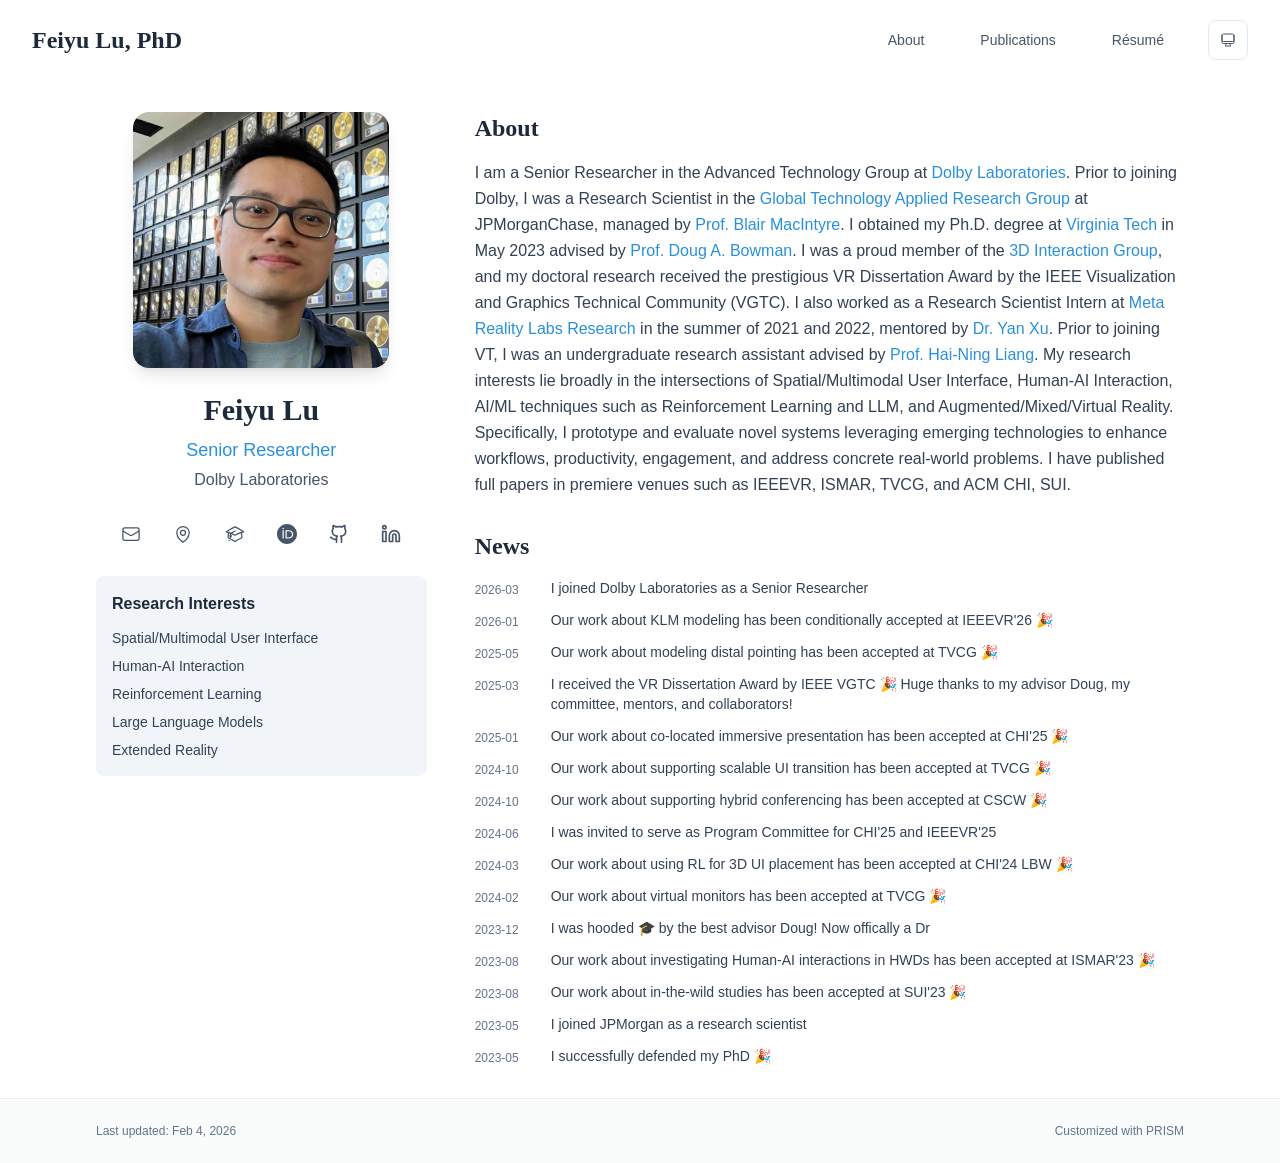
==== commit 6adaf04f: "initial commit" ====
--- a/index.html
+++ b/index.html
@@ -1,4 +1,4 @@
-<!DOCTYPE html><!--Z4P1fh7C7ts2uuWeDWxCL--><html lang="en" class="scroll-smooth"><head><meta charSet="utf-8"/><meta name="viewport" content="width=device-width, initial-scale=1"/><link rel="preload" as="image" href="/bio.jpeg"/><link rel="stylesheet" href="/_next/static/css/d1c5af72691fb62d.css" data-precedence="next"/><link rel="preload" as="script" fetchPriority="low" href="/_next/static/chunks/webpack-32b99883bf220ffe.js"/><script src="/_next/static/chunks/4bd1b696-c023c6e3521b1417.js" async=""></script><script src="/_next/static/chunks/255-e057be79bd379a49.js" async=""></script><script src="/_next/static/chunks/main-app-4c1c8db595376ac7.js" async=""></script><script src="/_next/static/chunks/185-02e5984e85404956.js" async=""></script><script src="/_next/static/chunks/619-9168df9c2a29b74b.js" async=""></script><script src="/_next/static/chunks/599-36b43173d762fc47.js" async=""></script><script src="/_next/static/chunks/app/layout-469c3ac58d4ec14a.js" async=""></script><script src="/_next/static/chunks/26-d28d9aaef075d600.js" async=""></script><script src="/_next/static/chunks/159-c45695f20b86d5a5.js" async=""></script><script src="/_next/static/chunks/app/page-68cd417c87cf8fa0.js" async=""></script><link rel="icon" href="/FLlogo2.png" type="image/svg+xml"/><link rel="dns-prefetch" href="https://google-fonts.jialeliu.com"/><link rel="preconnect" href="https://google-fonts.jialeliu.com" crossorigin=""/><link rel="preload" as="style" href="https://google-fonts.jialeliu.com/css2?family=Inter:wght@300;400;500;600;700&amp;family=Crimson+Text:ital,wght@0,400;0,600;1,400&amp;display=swap"/><title>Feiyu Lu, PhD</title><meta name="description" content="Research Scientist at JPMorganChase."/><meta name="author" content="Feiyu Lu"/><meta name="keywords" content="Feiyu Lu,PhD,Research,JPMorganChase"/><meta name="creator" content="Feiyu Lu"/><meta name="publisher" content="Feiyu Lu"/><meta property="og:title" content="Feiyu Lu, PhD"/><meta property="og:description" content="Research Scientist at JPMorganChase."/><meta property="og:site_name" content="Feiyu Lu&#x27;s Website"/><meta property="og:locale" content="en_US"/><meta property="og:type" content="website"/><meta name="twitter:card" content="summary"/><meta name="twitter:title" content="Feiyu Lu, PhD"/><meta name="twitter:description" content="Research Scientist at JPMorganChase."/><link rel="icon" href="/FLlogo2.png"/><link rel="stylesheet" id="gfonts-css" href="https://google-fonts.jialeliu.com/css2?family=Inter:wght@300;400;500;600;700&amp;family=Crimson+Text:ital,wght@0,400;0,600;1,400&amp;display=swap" media="print"/><script>
+<!DOCTYPE html><!--lQGj_KoYQYoOkHWalsfQN--><html lang="en" class="scroll-smooth"><head><meta charSet="utf-8"/><meta name="viewport" content="width=device-width, initial-scale=1"/><link rel="preload" as="image" href="/bio.jpeg"/><link rel="stylesheet" href="/_next/static/css/d1c5af72691fb62d.css" data-precedence="next"/><link rel="preload" as="script" fetchPriority="low" href="/_next/static/chunks/webpack-32b99883bf220ffe.js"/><script src="/_next/static/chunks/4bd1b696-c023c6e3521b1417.js" async=""></script><script src="/_next/static/chunks/255-e057be79bd379a49.js" async=""></script><script src="/_next/static/chunks/main-app-4c1c8db595376ac7.js" async=""></script><script src="/_next/static/chunks/185-02e5984e85404956.js" async=""></script><script src="/_next/static/chunks/619-9168df9c2a29b74b.js" async=""></script><script src="/_next/static/chunks/599-36b43173d762fc47.js" async=""></script><script src="/_next/static/chunks/app/layout-469c3ac58d4ec14a.js" async=""></script><script src="/_next/static/chunks/26-d28d9aaef075d600.js" async=""></script><script src="/_next/static/chunks/159-c45695f20b86d5a5.js" async=""></script><script src="/_next/static/chunks/app/page-68cd417c87cf8fa0.js" async=""></script><link rel="icon" href="/FLlogo2.png" type="image/svg+xml"/><link rel="dns-prefetch" href="https://google-fonts.jialeliu.com"/><link rel="preconnect" href="https://google-fonts.jialeliu.com" crossorigin=""/><link rel="preload" as="style" href="https://google-fonts.jialeliu.com/css2?family=Inter:wght@300;400;500;600;700&amp;family=Crimson+Text:ital,wght@0,400;0,600;1,400&amp;display=swap"/><title>Feiyu Lu, PhD</title><meta name="description" content="Research Scientist at JPMorganChase."/><meta name="author" content="Feiyu Lu"/><meta name="keywords" content="Feiyu Lu,PhD,Research,Dolby Laboratories"/><meta name="creator" content="Feiyu Lu"/><meta name="publisher" content="Feiyu Lu"/><meta property="og:title" content="Feiyu Lu, PhD"/><meta property="og:description" content="Research Scientist at JPMorganChase."/><meta property="og:site_name" content="Feiyu Lu&#x27;s Website"/><meta property="og:locale" content="en_US"/><meta property="og:type" content="website"/><meta name="twitter:card" content="summary"/><meta name="twitter:title" content="Feiyu Lu, PhD"/><meta name="twitter:description" content="Research Scientist at JPMorganChase."/><link rel="icon" href="/FLlogo2.png"/><link rel="stylesheet" id="gfonts-css" href="https://google-fonts.jialeliu.com/css2?family=Inter:wght@300;400;500;600;700&amp;family=Crimson+Text:ital,wght@0,400;0,600;1,400&amp;display=swap" media="print"/><script>
               (function(){
                 var l = document.getElementById('gfonts-css');
                 if (!l) return;
@@ -21,4 +21,4 @@
                 root.classList.add('light');
                 root.setAttribute('data-theme', 'light');
               }
-            </script><script src="/_next/static/chunks/polyfills-42372ed130431b0a.js" noModule=""></script></head><body class="font-sans antialiased"><div hidden=""><!--$--><!--/$--></div><div style="visibility:hidden"><nav class="fixed top-0 left-0 right-0 z-50" data-headlessui-state=""><div class="transition-all duration-300 ease-out bg-transparent" style="transform:translateY(-100px)"><div class="max-w-7xl mx-auto px-4 sm:px-6 lg:px-8"><div class="flex justify-between items-center h-16 lg:h-20"><div class="flex-shrink-0" tabindex="0"><a class="text-xl lg:text-2xl font-serif font-semibold text-primary hover:text-accent transition-colors duration-200" href="/">Feiyu Lu, PhD</a></div><div class="hidden lg:block"><div class="ml-10 flex items-center space-x-8"><div class="flex items-baseline space-x-8"><a class="relative px-3 py-2 text-sm font-medium transition-all duration-200 rounded hover:bg-accent/10 hover:shadow-sm text-primary" href="/"><span class="relative z-10">About</span><div class="absolute inset-0 bg-accent/10 rounded-lg"></div></a><a class="relative px-3 py-2 text-sm font-medium transition-all duration-200 rounded hover:bg-accent/10 hover:shadow-sm text-neutral-600 hover:text-primary" href="/publications/"><span class="relative z-10">Publications</span></a><a class="relative px-3 py-2 text-sm font-medium transition-all duration-200 rounded hover:bg-accent/10 hover:shadow-sm text-neutral-600 hover:text-primary" href="/gallery/"><span class="relative z-10">Gallery</span></a><a href="/Feiyu_Lu_Resume.pdf" target="_blank" rel="noopener noreferrer" class="px-3 py-2 text-sm font-medium text-neutral-600 hover:text-primary transition-all duration-200 rounded hover:bg-accent/10 hover:shadow-sm">Résumé</a></div><div class="flex items-center justify-center w-10 h-10 rounded-lg border border-neutral-200 dark:border-[rgba(148,163,184,0.24)] bg-background dark:bg-neutral-800"><div class="w-4 h-4 rounded-full bg-neutral-300 animate-pulse"></div></div></div></div><div class="lg:hidden flex items-center space-x-2"><div class="flex items-center justify-center w-10 h-10 rounded-lg border border-neutral-200 dark:border-[rgba(148,163,184,0.24)] bg-background dark:bg-neutral-800"><div class="w-4 h-4 rounded-full bg-neutral-300 animate-pulse"></div></div><button class="inline-flex items-center justify-center p-2 rounded-md text-neutral-600 hover:text-primary hover:bg-neutral-100 dark:hover:bg-neutral-800 focus:outline-none focus:ring-2 focus:ring-inset focus:ring-accent transition-colors duration-200" id="headlessui-disclosure-button-_R_5pdb_" type="button" aria-expanded="false" data-headlessui-state=""><span class="sr-only">Open main menu</span><div><svg xmlns="http://www.w3.org/2000/svg" fill="none" viewBox="0 0 24 24" stroke-width="1.5" stroke="currentColor" aria-hidden="true" data-slot="icon" class="block h-6 w-6"><path stroke-linecap="round" stroke-linejoin="round" d="M3.75 6.75h16.5M3.75 12h16.5m-16.5 5.25h16.5"></path></svg></div></button></div></div></div></div></nav><main class="min-h-screen pt-16 lg:pt-20"><div class="max-w-6xl mx-auto px-4 sm:px-6 lg:px-8 py-8 bg-background min-h-screen"><div class="grid grid-cols-1 lg:grid-cols-3 gap-12"><div class="lg:col-span-1"><div class="sticky top-8" style="opacity:0;transform:translateY(20px)"><div class="w-64 h-64 mx-auto mb-6 rounded-2xl overflow-hidden shadow-lg hover:shadow-xl transition-all duration-200 hover:scale-105 relative"><img alt="Feiyu Lu" width="256" height="256" decoding="async" data-nimg="1" class="w-full h-full object-cover object-[32%_center] absolute inset-0 transition-opacity duration-300 opacity-100" style="color:transparent" src="/bio.jpeg"/><img alt="Feiyu Lu&#x27;s cat" loading="lazy" width="256" height="256" decoding="async" data-nimg="1" class="w-full h-full object-cover object-[32%_center] absolute inset-0 transition-opacity duration-300 opacity-0" style="color:transparent" src="/bio-hover.jpg"/></div><div class="text-center mb-6"><h1 class="text-3xl font-serif font-bold text-primary mb-2">Feiyu Lu</h1><p class="text-lg text-accent font-medium mb-1">Research Scientist</p><p class="text-neutral-600 mb-2">JPMorganChase</p></div><div class="flex flex-wrap justify-center gap-3 sm:gap-4 mb-6 relative px-2"><div class="relative"><button class="p-2 sm:p-2 transition-colors duration-200 text-neutral-600 dark:text-neutral-400 hover:text-accent" aria-label="Email"><svg xmlns="http://www.w3.org/2000/svg" fill="none" viewBox="0 0 24 24" stroke-width="1.5" stroke="currentColor" aria-hidden="true" data-slot="icon" class="h-5 w-5"><path stroke-linecap="round" stroke-linejoin="round" d="M21.75 6.75v10.5a2.25 2.25 0 0 1-2.25 2.25h-15a2.25 2.25 0 0 1-2.25-2.25V6.75m19.5 0A2.25 2.25 0 0 0 19.5 4.5h-15a2.25 2.25 0 0 0-2.25 2.25m19.5 0v.243a2.25 2.25 0 0 1-1.07 1.916l-7.5 4.615a2.25 2.25 0 0 1-2.36 0L3.32 8.91a2.25 2.25 0 0 1-1.07-1.916V6.75"></path></svg></button></div><div class="relative"><button class="p-2 sm:p-2 transition-colors duration-200 text-neutral-600 dark:text-neutral-400 hover:text-accent" aria-label="Location"><svg xmlns="http://www.w3.org/2000/svg" fill="none" viewBox="0 0 24 24" stroke-width="1.5" stroke="currentColor" aria-hidden="true" data-slot="icon" class="h-5 w-5"><path stroke-linecap="round" stroke-linejoin="round" d="M15 10.5a3 3 0 1 1-6 0 3 3 0 0 1 6 0Z"></path><path stroke-linecap="round" stroke-linejoin="round" d="M19.5 10.5c0 7.142-7.5 11.25-7.5 11.25S4.5 17.642 4.5 10.5a7.5 7.5 0 1 1 15 0Z"></path></svg></button></div><a href="https://scholar.google.com/citations?user=3gJVyKwAAAAJ&amp;hl=en&amp;oi=ao" target="_blank" rel="noopener noreferrer" class="p-2 sm:p-2 text-neutral-600 dark:text-neutral-400 hover:text-accent transition-colors duration-200" aria-label="Google Scholar"><svg xmlns="http://www.w3.org/2000/svg" fill="none" viewBox="0 0 24 24" stroke-width="1.5" stroke="currentColor" aria-hidden="true" data-slot="icon" class="h-5 w-5"><path stroke-linecap="round" stroke-linejoin="round" d="M4.26 10.147a60.438 60.438 0 0 0-.491 6.347A48.62 48.62 0 0 1 12 20.904a48.62 48.62 0 0 1 8.232-4.41 60.46 60.46 0 0 0-.491-6.347m-15.482 0a50.636 50.636 0 0 0-2.658-.813A59.906 59.906 0 0 1 12 3.493a59.903 59.903 0 0 1 10.399 5.84c-.896.248-1.783.52-2.658.814m-15.482 0A50.717 50.717 0 0 1 12 13.489a50.702 50.702 0 0 1 7.74-3.342M6.75 15a.75.75 0 1 0 0-1.5.75.75 0 0 0 0 1.5Zm0 0v-3.675A55.378 55.378 0 0 1 12 8.443m-7.007 11.55A5.981 5.981 0 0 0 6.75 15.75v-1.5"></path></svg></a><a href="https://orcid.org/0000-0002-1939-9352" target="_blank" rel="noopener noreferrer" class="p-2 sm:p-2 text-neutral-600 dark:text-neutral-400 hover:text-accent transition-colors duration-200" aria-label="ORCID"><svg viewBox="0 0 24 24" fill="currentColor" class="h-5 w-5" xmlns="http://www.w3.org/2000/svg"><path d="M12 0C5.372 0 0 5.372 0 12s5.372 12 12 12 12-5.372 12-12S18.628 0 12 0zM7.369 4.378c.525 0 .947.431.947.947s-.422.947-.947.947a.95.95 0 0 1-.947-.947c0-.525.422-.947.947-.947zm-.722 3.038h1.444v10.041H6.647V7.416zm3.562 0h3.9c3.712 0 5.344 2.653 5.344 5.025 0 2.578-2.016 5.025-5.325 5.025h-3.919V7.416zm1.444 1.303v7.444h2.297c3.272 0 4.022-2.484 4.022-3.722 0-2.016-1.284-3.722-4.097-3.722h-2.222z"></path></svg></a><a href="https://github.com/ericlu19" target="_blank" rel="noopener noreferrer" class="p-2 sm:p-2 text-neutral-600 dark:text-neutral-400 hover:text-accent transition-colors duration-200" aria-label="GitHub"><svg xmlns="http://www.w3.org/2000/svg" width="24" height="24" viewBox="0 0 24 24" fill="none" stroke="currentColor" stroke-width="2" stroke-linecap="round" stroke-linejoin="round" class="lucide lucide-github h-5 w-5" aria-hidden="true"><path d="M15 22v-4a4.8 4.8 0 0 0-1-3.5c3 0 6-2 6-5.5.08-1.25-.27-2.48-1-3.5.28-1.15.28-2.35 0-3.5 0 0-1 0-3 1.5-2.64-.5-5.36-.5-8 0C6 2 5 2 5 2c-.3 1.15-.3 2.35 0 3.5A5.403 5.403 0 0 0 4 9c0 3.5 3 5.5 6 5.5-.39.49-.68 1.05-.85 1.65-.17.6-.22 1.23-.15 1.85v4"></path><path d="M9 18c-4.51 2-5-2-7-2"></path></svg></a><a href="https://www.linkedin.com/in/feiyu-lu-9b12ba15a/" target="_blank" rel="noopener noreferrer" class="p-2 sm:p-2 text-neutral-600 dark:text-neutral-400 hover:text-accent transition-colors duration-200" aria-label="LinkedIn"><svg xmlns="http://www.w3.org/2000/svg" width="24" height="24" viewBox="0 0 24 24" fill="none" stroke="currentColor" stroke-width="2" stroke-linecap="round" stroke-linejoin="round" class="lucide lucide-linkedin h-5 w-5" aria-hidden="true"><path d="M16 8a6 6 0 0 1 6 6v7h-4v-7a2 2 0 0 0-2-2 2 2 0 0 0-2 2v7h-4v-7a6 6 0 0 1 6-6z"></path><rect width="4" height="12" x="2" y="9"></rect><circle cx="4" cy="4" r="2"></circle></svg></a></div><div class="bg-neutral-100 dark:bg-neutral-800 rounded-lg p-4 mb-6 hover:shadow-lg transition-all duration-200 hover:scale-[1.02]"><h3 class="font-semibold text-primary mb-3">Research Interests</h3><div class="space-y-2 text-sm text-neutral-700 dark:text-neutral-500"><div>Spatial/Multimodal User Interface</div><div>Human-AI Interaction</div><div>Reinforcement Learning</div><div>Large Language Models</div><div>Extended Reality</div></div></div></div></div><div class="lg:col-span-2 space-y-8"><section id="about" class="scroll-mt-24 space-y-8"><section style="opacity:0;transform:translateY(20px)"><h2 class="text-2xl font-serif font-bold text-primary mb-4">About</h2><div class="text-neutral-700 dark:text-neutral-600 leading-relaxed"><p class="mb-4 last:mb-0">My name is Feiyu Lu. I am a Research Scientist in the <a href="https://www.jpmorgan.com/technology/applied-research" node="[object Object]" target="_blank" rel="noopener noreferrer" class="text-accent font-medium transition-all duration-200 rounded hover:bg-accent/10 hover:shadow-sm">Global Technology Applied Research Group</a> at JPMorganChase, managed by <a href="https://blairmacintyre.me/" node="[object Object]" target="_blank" rel="noopener noreferrer" class="text-accent font-medium transition-all duration-200 rounded hover:bg-accent/10 hover:shadow-sm">Prof. Blair MacIntyre</a>. I obtained my Ph.D. degree from <a href="https://cs.vt.edu/" node="[object Object]" target="_blank" rel="noopener noreferrer" class="text-accent font-medium transition-all duration-200 rounded hover:bg-accent/10 hover:shadow-sm">Virginia Tech</a> in May 2023 advised by <a href="https://wordpress.cs.vt.edu/3digroup/author/dbowman/" node="[object Object]" target="_blank" rel="noopener noreferrer" class="text-accent font-medium transition-all duration-200 rounded hover:bg-accent/10 hover:shadow-sm">Prof. Doug A. Bowman</a>. I was a proud member of the <a href="https://wordpress.cs.vt.edu/3digroup/" node="[object Object]" target="_blank" rel="noopener noreferrer" class="text-accent font-medium transition-all duration-200 rounded hover:bg-accent/10 hover:shadow-sm">3D Interaction Group</a>, and my doctoral research received the prestigious VR Dissertation Award by the IEEE Visualization and Graphics Technical Community (VGTC). I also worked as a Research Scientist Intern at <a href="https://tech.fb.com/ar-vr/" node="[object Object]" target="_blank" rel="noopener noreferrer" class="text-accent font-medium transition-all duration-200 rounded hover:bg-accent/10 hover:shadow-sm">Meta Reality Labs Research</a> in the summer of 2021 and 2022, mentored by <a href="" node="[object Object]" target="_blank" rel="noopener noreferrer" class="text-accent font-medium transition-all duration-200 rounded hover:bg-accent/10 hover:shadow-sm">Dr. Yan Xu</a>. Prior to joining VT, I was an undergraduate research assistant advised by <a href="https://facultyprofiles.hkust-gz.edu.cn/faculty-personal-page?id=437" node="[object Object]" target="_blank" rel="noopener noreferrer" class="text-accent font-medium transition-all duration-200 rounded hover:bg-accent/10 hover:shadow-sm">Prof. Hai-Ning Liang</a>. My research interests lie broadly in the intersections of Spatial/Multimodal User Interface, Human-AI Interaction, AI/ML techniques such as Reinforcement Learning and LLM, and Augmented/Mixed/Virtual Reality. Specifically, I prototype and evaluate novel systems leveraging emerging technologies to enhance workflows, productivity, engagement, and address concrete real-world problems. I have published full papers in premiere venues such as IEEEVR, ISMAR, TVCG, and ACM CHI, SUI.</p></div></section><section style="opacity:0;transform:translateY(20px)"><h2 class="text-2xl font-serif font-bold text-primary mb-4">News</h2><div class="space-y-3"><div class="flex items-start space-x-3"><span class="text-xs text-neutral-500 mt-1 w-16 flex-shrink-0">2026-02</span><div class="text-sm text-neutral-700 [&amp;_a]:text-accent [&amp;_a]:no-underline [&amp;_a]:hover:underline"><p>Our work about immersive analytics toolkit <a href="https://jpmorganchase.github.io/anu/">Anu.js</a> has been conditionally accepted at CHI&#x27;26 🎉</p></div></div><div class="flex items-start space-x-3"><span class="text-xs text-neutral-500 mt-1 w-16 flex-shrink-0">2026-01</span><div class="text-sm text-neutral-700 [&amp;_a]:text-accent [&amp;_a]:no-underline [&amp;_a]:hover:underline"><p>Our work about KLM modeling has been conditionally accepted at IEEEVR&#x27;26 🎉</p></div></div><div class="flex items-start space-x-3"><span class="text-xs text-neutral-500 mt-1 w-16 flex-shrink-0">2025-05</span><div class="text-sm text-neutral-700 [&amp;_a]:text-accent [&amp;_a]:no-underline [&amp;_a]:hover:underline"><p>Our work about modeling distal pointing has been accepted at TVCG 🎉</p></div></div><div class="flex items-start space-x-3"><span class="text-xs text-neutral-500 mt-1 w-16 flex-shrink-0">2025-03</span><div class="text-sm text-neutral-700 [&amp;_a]:text-accent [&amp;_a]:no-underline [&amp;_a]:hover:underline"><p>I received the VR Dissertation Award by IEEE VGTC 🎉 Huge thanks to my advisor Doug, my committee, mentors, and collaborators!</p></div></div><div class="flex items-start space-x-3"><span class="text-xs text-neutral-500 mt-1 w-16 flex-shrink-0">2025-01</span><div class="text-sm text-neutral-700 [&amp;_a]:text-accent [&amp;_a]:no-underline [&amp;_a]:hover:underline"><p>Our work about co-located immersive presentation has been accepted at CHI&#x27;25 🎉</p></div></div><div class="flex items-start space-x-3"><span class="text-xs text-neutral-500 mt-1 w-16 flex-shrink-0">2024-10</span><div class="text-sm text-neutral-700 [&amp;_a]:text-accent [&amp;_a]:no-underline [&amp;_a]:hover:underline"><p>Our work about supporting scalable UI transition has been accepted at TVCG 🎉</p></div></div><div class="flex items-start space-x-3"><span class="text-xs text-neutral-500 mt-1 w-16 flex-shrink-0">2024-10</span><div class="text-sm text-neutral-700 [&amp;_a]:text-accent [&amp;_a]:no-underline [&amp;_a]:hover:underline"><p>Our work about supporting hybrid conferencing has been accepted at CSCW 🎉</p></div></div><div class="flex items-start space-x-3"><span class="text-xs text-neutral-500 mt-1 w-16 flex-shrink-0">2024-06</span><div class="text-sm text-neutral-700 [&amp;_a]:text-accent [&amp;_a]:no-underline [&amp;_a]:hover:underline"><p>I was invited to serve as Program Committee for CHI&#x27;25 and IEEEVR&#x27;25</p></div></div><div class="flex items-start space-x-3"><span class="text-xs text-neutral-500 mt-1 w-16 flex-shrink-0">2024-03</span><div class="text-sm text-neutral-700 [&amp;_a]:text-accent [&amp;_a]:no-underline [&amp;_a]:hover:underline"><p>Our work about using RL for 3D UI placement has been accepted at CHI&#x27;24 LBW 🎉</p></div></div><div class="flex items-start space-x-3"><span class="text-xs text-neutral-500 mt-1 w-16 flex-shrink-0">2024-02</span><div class="text-sm text-neutral-700 [&amp;_a]:text-accent [&amp;_a]:no-underline [&amp;_a]:hover:underline"><p>Our work about virtual monitors has been accepted at TVCG 🎉</p></div></div><div class="flex items-start space-x-3"><span class="text-xs text-neutral-500 mt-1 w-16 flex-shrink-0">2023-12</span><div class="text-sm text-neutral-700 [&amp;_a]:text-accent [&amp;_a]:no-underline [&amp;_a]:hover:underline"><p>I was hooded 🎓 by the best advisor Doug! Now offically a Dr</p></div></div><div class="flex items-start space-x-3"><span class="text-xs text-neutral-500 mt-1 w-16 flex-shrink-0">2023-08</span><div class="text-sm text-neutral-700 [&amp;_a]:text-accent [&amp;_a]:no-underline [&amp;_a]:hover:underline"><p>Our work about investigating Human-AI interactions in HWDs has been accepted at ISMAR&#x27;23 🎉</p></div></div><div class="flex items-start space-x-3"><span class="text-xs text-neutral-500 mt-1 w-16 flex-shrink-0">2023-08</span><div class="text-sm text-neutral-700 [&amp;_a]:text-accent [&amp;_a]:no-underline [&amp;_a]:hover:underline"><p>Our work about in-the-wild studies has been accepted at SUI&#x27;23 🎉</p></div></div><div class="flex items-start space-x-3"><span class="text-xs text-neutral-500 mt-1 w-16 flex-shrink-0">2023-05</span><div class="text-sm text-neutral-700 [&amp;_a]:text-accent [&amp;_a]:no-underline [&amp;_a]:hover:underline"><p>I joined JPMorgan as a research scientist</p></div></div><div class="flex items-start space-x-3"><span class="text-xs text-neutral-500 mt-1 w-16 flex-shrink-0">2023-05</span><div class="text-sm text-neutral-700 [&amp;_a]:text-accent [&amp;_a]:no-underline [&amp;_a]:hover:underline"><p>I successfully defended my PhD 🎉</p></div></div></div></section></section></div></div></div><!--$--><!--/$--></main><footer class="border-t border-neutral-200/50 bg-neutral-50/50 dark:bg-neutral-900/50 dark:border-neutral-700/50"><div class="max-w-6xl mx-auto px-4 sm:px-6 lg:px-8 py-6"><div class="flex flex-col sm:flex-row justify-between items-center gap-2"><p class="text-xs text-neutral-500">Last updated: <!-- -->Feb 4, 2026</p><p class="text-xs text-neutral-500 flex items-center"><a href="https://github.com/xyjoey/PRISM" target="_blank" rel="noopener noreferrer">Customized with PRISM</a></p></div></div></footer></div><script src="/_next/static/chunks/webpack-32b99883bf220ffe.js" id="_R_" async=""></script><script>(self.__next_f=self.__next_f||[]).push([0])</script><script>self.__next_f.push([1,"1:\"$Sreact.fragment\"\n2:I[7558,[\"185\",\"static/chunks/185-02e5984e85404956.js\",\"619\",\"static/chunks/619-9168df9c2a29b74b.js\",\"599\",\"static/chunks/599-36b43173d762fc47.js\",\"177\",\"static/chunks/app/layout-469c3ac58d4ec14a.js\"],\"ThemeProvider\"]\n3:I[9994,[\"185\",\"static/chunks/185-02e5984e85404956.js\",\"619\",\"static/chunks/619-9168df9c2a29b74b.js\",\"599\",\"static/chunks/599-36b43173d762fc47.js\",\"177\",\"static/chunks/app/layout-469c3ac58d4ec14a.js\"],\"default\"]\n4:I[9766,[],\"\"]\n5:I[8924,[],\"\"]\nb:I[7150,[],\"\"]\n:HL[\"/_next/static/css/d1c5af72691fb62d.css\",\"style\"]\n"])</script><script>self.__next_f.push([1,"0:{\"P\":null,\"b\":\"Z4P1fh7C7ts2uuWeDWxCL\",\"p\":\"\",\"c\":[\"\",\"\"],\"i\":false,\"f\":[[[\"\",{\"children\":[\"__PAGE__\",{}]},\"$undefined\",\"$undefined\",true],[\"\",[\"$\",\"$1\",\"c\",{\"children\":[[[\"$\",\"link\",\"0\",{\"rel\":\"stylesheet\",\"href\":\"/_next/static/css/d1c5af72691fb62d.css\",\"precedence\":\"next\",\"crossOrigin\":\"$undefined\",\"nonce\":\"$undefined\"}]],[\"$\",\"html\",null,{\"lang\":\"en\",\"className\":\"scroll-smooth\",\"suppressHydrationWarning\":true,\"children\":[[\"$\",\"head\",null,{\"children\":[[\"$\",\"link\",null,{\"rel\":\"icon\",\"href\":\"/FLlogo2.png\",\"type\":\"image/svg+xml\"}],[\"$\",\"link\",null,{\"rel\":\"dns-prefetch\",\"href\":\"https://google-fonts.jialeliu.com\"}],[\"$\",\"link\",null,{\"rel\":\"preconnect\",\"href\":\"https://google-fonts.jialeliu.com\",\"crossOrigin\":\"\"}],[\"$\",\"link\",null,{\"rel\":\"preload\",\"as\":\"style\",\"href\":\"https://google-fonts.jialeliu.com/css2?family=Inter:wght@300;400;500;600;700\u0026family=Crimson+Text:ital,wght@0,400;0,600;1,400\u0026display=swap\"}],[\"$\",\"link\",null,{\"rel\":\"stylesheet\",\"id\":\"gfonts-css\",\"href\":\"https://google-fonts.jialeliu.com/css2?family=Inter:wght@300;400;500;600;700\u0026family=Crimson+Text:ital,wght@0,400;0,600;1,400\u0026display=swap\",\"media\":\"print\"}],[\"$\",\"script\",null,{\"dangerouslySetInnerHTML\":{\"__html\":\"\\n              (function(){\\n                var l = document.getElementById('gfonts-css');\\n                if (!l) return;\\n                if (l.media !== 'all') {\\n                  l.addEventListener('load', function(){ try { l.media = 'all'; } catch(e){} });\\n                }\\n              })();\\n            \"}}],[\"$\",\"noscript\",null,{\"children\":[\"$\",\"link\",null,{\"rel\":\"stylesheet\",\"href\":\"https://google-fonts.jialeliu.com/css2?family=Inter:wght@300;400;500;600;700\u0026family=Crimson+Text:ital,wght@0,400;0,600;1,400\u0026display=swap\"}]}],[\"$\",\"script\",null,{\"dangerouslySetInnerHTML\":{\"__html\":\"\\n              try {\\n                const theme = localStorage.getItem('theme-storage');\\n                const parsed = theme ? JSON.parse(theme) : null;\\n                const setting = parsed?.state?.theme || 'system';\\n                const prefersDark = typeof window !== 'undefined' \u0026\u0026 window.matchMedia \u0026\u0026 window.matchMedia('(prefers-color-scheme: dark)').matches;\\n                const effective = setting === 'dark' ? 'dark' : (setting === 'light' ? 'light' : (prefersDark ? 'dark' : 'light'));\\n                var root = document.documentElement;\\n                root.classList.add(effective);\\n                root.setAttribute('data-theme', effective);\\n              } catch (e) {\\n                var root = document.documentElement;\\n                root.classList.add('light');\\n                root.setAttribute('data-theme', 'light');\\n              }\\n            \"}}]]}],[\"$\",\"body\",null,{\"className\":\"font-sans antialiased\",\"children\":[\"$\",\"$L2\",null,{\"children\":[[\"$\",\"$L3\",null,{\"items\":[{\"title\":\"About\",\"type\":\"page\",\"target\":\"about\",\"href\":\"/\"},{\"title\":\"Publications\",\"type\":\"page\",\"target\":\"publications\",\"href\":\"/publications\"},{\"title\":\"Gallery\",\"type\":\"page\",\"target\":\"gallery\",\"href\":\"/gallery\"},{\"title\":\"Résumé\",\"type\":\"link\",\"target\":\"cv\",\"href\":\"/Feiyu_Lu_Resume.pdf\",\"external\":true}],\"siteTitle\":\"Feiyu Lu, PhD\",\"enableOnePageMode\":false}],[\"$\",\"main\",null,{\"className\":\"min-h-screen pt-16 lg:pt-20\",\"children\":[\"$\",\"$L4\",null,{\"parallelRouterKey\":\"children\",\"error\":\"$undefined\",\"errorStyles\":\"$undefined\",\"errorScripts\":\"$undefined\",\"template\":[\"$\",\"$L5\",null,{}],\"templateStyles\":\"$undefined\",\"templateScripts\":\"$undefined\",\"notFound\":[[[\"$\",\"title\",null,{\"children\":\"404: This page could not be found.\"}],[\"$\",\"div\",null,{\"style\":{\"fontFamily\":\"system-ui,\\\"Segoe UI\\\",Roboto,Helvetica,Arial,sans-serif,\\\"Apple Color Emoji\\\",\\\"Segoe UI Emoji\\\"\",\"height\":\"100vh\",\"textAlign\":\"center\",\"display\":\"flex\",\"flexDirection\":\"column\",\"alignItems\":\"center\",\"justifyContent\":\"center\"},\"children\":[\"$\",\"div\",null,{\"children\":[[\"$\",\"style\",null,{\"dangerouslySetInnerHTML\":{\"__html\":\"body{color:#000;background:#fff;margin:0}.next-error-h1{border-right:1px solid rgba(0,0,0,.3)}@media (prefers-color-scheme:dark){body{color:#fff;background:#000}.next-error-h1{border-right:1px solid rgba(255,255,255,.3)}}\"}}],\"$L6\",\"$L7\"]}]}]],[]],\"forbidden\":\"$undefined\",\"unauthorized\":\"$undefined\"}]}],\"$L8\"]}]}]]}]]}],{\"children\":[\"__PAGE__\",\"$L9\",{},null,false]},null,false],\"$La\",false]],\"m\":\"$undefined\",\"G\":[\"$b\",[]],\"s\":false,\"S\":true}\n"])</script><script>self.__next_f.push([1,"c:I[7923,[\"185\",\"static/chunks/185-02e5984e85404956.js\",\"619\",\"static/chunks/619-9168df9c2a29b74b.js\",\"599\",\"static/chunks/599-36b43173d762fc47.js\",\"177\",\"static/chunks/app/layout-469c3ac58d4ec14a.js\"],\"default\"]\nd:I[3756,[\"185\",\"static/chunks/185-02e5984e85404956.js\",\"26\",\"static/chunks/26-d28d9aaef075d600.js\",\"619\",\"static/chunks/619-9168df9c2a29b74b.js\",\"159\",\"static/chunks/159-c45695f20b86d5a5.js\",\"974\",\"static/chunks/app/page-68cd417c87cf8fa0.js\"],\"default\"]\ne:I[470,[\"185\",\"static/chunks/185-02e5984e85404956.js\",\"26\",\"static/chunks/26-d28d9aaef075d600.js\",\"619\",\"static/chunks/619-9168df9c2a29b74b.js\",\"159\",\"static/chunks/159-c45695f20b86d5a5.js\",\"974\",\"static/chunks/app/page-68cd417c87cf8fa0.js\"],\"default\"]\n10:I[5078,[\"185\",\"static/chunks/185-02e5984e85404956.js\",\"26\",\"static/chunks/26-d28d9aaef075d600.js\",\"619\",\"static/chunks/619-9168df9c2a29b74b.js\",\"159\",\"static/chunks/159-c45695f20b86d5a5.js\",\"974\",\"static/chunks/app/page-68cd417c87cf8fa0.js\"],\"default\"]\n12:I[4431,[],\"ViewportBoundary\"]\n14:I[4431,[],\"MetadataBoundary\"]\n15:\"$Sreact.suspense\"\n6:[\"$\",\"h1\",null,{\"className\":\"next-error-h1\",\"style\":{\"display\":\"inline-block\",\"margin\":\"0 20px 0 0\",\"padding\":\"0 23px 0 0\",\"fontSize\":24,\"fontWeight\":500,\"verticalAlign\":\"top\",\"lineHeight\":\"49px\"},\"children\":404}]\n7:[\"$\",\"div\",null,{\"style\":{\"display\":\"inline-block\"},\"children\":[\"$\",\"h2\",null,{\"style\":{\"fontSize\":14,\"fontWeight\":400,\"lineHeight\":\"49px\",\"margin\":0},\"children\":\"This page could not be found.\"}]}]\n8:[\"$\",\"$Lc\",null,{\"lastUpdated\":\"Feb 4, 2026\"}]\nf:T5a4,"])</script><script>self.__next_f.push([1,"My name is Feiyu Lu. I am a Research Scientist in the [Global Technology Applied Research Group](https://www.jpmorgan.com/technology/applied-research) at JPMorganChase, managed by [Prof. Blair MacIntyre](https://blairmacintyre.me/). I obtained my Ph.D. degree from [Virginia Tech](https://cs.vt.edu/) in May 2023 advised by [Prof. Doug A. Bowman](https://wordpress.cs.vt.edu/3digroup/author/dbowman/). I was a proud member of the [3D Interaction Group](https://wordpress.cs.vt.edu/3digroup/), and my doctoral research received the prestigious VR Dissertation Award by the IEEE Visualization and Graphics Technical Community (VGTC). I also worked as a Research Scientist Intern at [Meta Reality Labs Research](https://tech.fb.com/ar-vr/) in the summer of 2021 and 2022, mentored by [Dr. Yan Xu](). Prior to joining VT, I was an undergraduate research assistant advised by [Prof. Hai-Ning Liang](https://facultyprofiles.hkust-gz.edu.cn/faculty-personal-page?id=437). My research interests lie broadly in the intersections of Spatial/Multimodal User Interface, Human-AI Interaction, AI/ML techniques such as Reinforcement Learning and LLM, and Augmented/Mixed/Virtual Reality. Specifically, I prototype and evaluate novel systems leveraging emerging technologies to enhance workflows, productivity, engagement, and address concrete real-world problems. I have published full papers in premiere venues such as IEEEVR, ISMAR, TVCG, and ACM CHI, SUI."])</script><script>self.__next_f.push([1,"9:[\"$\",\"$1\",\"c\",{\"children\":[[\"$\",\"div\",null,{\"className\":\"max-w-6xl mx-auto px-4 sm:px-6 lg:px-8 py-8 bg-background min-h-screen\",\"children\":[\"$\",\"div\",null,{\"className\":\"grid grid-cols-1 lg:grid-cols-3 gap-12\",\"children\":[[\"$\",\"div\",null,{\"className\":\"lg:col-span-1\",\"children\":[\"$\",\"$Ld\",null,{\"author\":{\"name\":\"Feiyu Lu\",\"title\":\"Research Scientist\",\"institution\":\"JPMorganChase\",\"avatar\":\"/bio.jpeg\",\"altavatar\":\"/bio-hover.jpg\"},\"social\":{\"email\":\"feiyulu@vt.edu\",\"location\":\"NYC, New York\",\"location_url\":\"https://maps.google.com\",\"location_details\":[\"Midtown\",\"Manhattan, New York\"],\"google_scholar\":\"https://scholar.google.com/citations?user=3gJVyKwAAAAJ\u0026hl=en\u0026oi=ao\",\"orcid\":\"https://orcid.org/0000-0002-1939-9352\",\"github\":\"https://github.com/ericlu19\",\"linkedin\":\"https://www.linkedin.com/in/feiyu-lu-9b12ba15a/\"},\"features\":{\"enable_likes\":false,\"enable_one_page_mode\":false},\"researchInterests\":[\"Spatial/Multimodal User Interface\",\"Human-AI Interaction\",\"Reinforcement Learning\",\"Large Language Models\",\"Extended Reality\"]}]}],[\"$\",\"div\",null,{\"className\":\"lg:col-span-2 space-y-8\",\"children\":[[\"$\",\"section\",\"about\",{\"id\":\"about\",\"className\":\"scroll-mt-24 space-y-8\",\"children\":[[[\"$\",\"$Le\",\"about\",{\"content\":\"$f\",\"title\":\"About\"}],[\"$\",\"$L10\",\"news\",{\"items\":[{\"date\":\"2026-02\",\"content\":\"Our work about immersive analytics toolkit [Anu.js](https://jpmorganchase.github.io/anu/) has been conditionally accepted at CHI'26 🎉\"},{\"date\":\"2026-01\",\"content\":\"Our work about KLM modeling has been conditionally accepted at IEEEVR'26 🎉\"},{\"date\":\"2025-05\",\"content\":\"Our work about modeling distal pointing has been accepted at TVCG 🎉\"},{\"date\":\"2025-03\",\"content\":\"I received the VR Dissertation Award by IEEE VGTC 🎉 Huge thanks to my advisor Doug, my committee, mentors, and collaborators!\"},{\"date\":\"2025-01\",\"content\":\"Our work about co-located immersive presentation has been accepted at CHI'25 🎉\"},{\"date\":\"2024-10\",\"content\":\"Our work about supporting scalable UI transition has been accepted at TVCG 🎉\"},{\"date\":\"2024-10\",\"content\":\"Our work about supporting hybrid conferencing has been accepted at CSCW 🎉\"},{\"date\":\"2024-06\",\"content\":\"I was invited to serve as Program Committee for CHI'25 and IEEEVR'25\"},{\"date\":\"2024-03\",\"content\":\"Our work about using RL for 3D UI placement has been accepted at CHI'24 LBW 🎉\"},{\"date\":\"2024-02\",\"content\":\"Our work about virtual monitors has been accepted at TVCG 🎉\"},{\"date\":\"2023-12\",\"content\":\"I was hooded 🎓 by the best advisor Doug! Now offically a Dr\"},{\"date\":\"2023-08\",\"content\":\"Our work about investigating Human-AI interactions in HWDs has been accepted at ISMAR'23 🎉\"},{\"date\":\"2023-08\",\"content\":\"Our work about in-the-wild studies has been accepted at SUI'23 🎉\"},{\"date\":\"2023-05\",\"content\":\"I joined JPMorgan as a research scientist\"},{\"date\":\"2023-05\",\"content\":\"I successfully defended my PhD 🎉\"}],\"title\":\"News\"}]],false,false,false,false]}]]}]]}]}],null,\"$L11\"]}]\n"])</script><script>self.__next_f.push([1,"a:[\"$\",\"$1\",\"h\",{\"children\":[null,[[\"$\",\"$L12\",null,{\"children\":\"$L13\"}],null],[\"$\",\"$L14\",null,{\"children\":[\"$\",\"div\",null,{\"hidden\":true,\"children\":[\"$\",\"$15\",null,{\"fallback\":null,\"children\":\"$L16\"}]}]}]]}]\n"])</script><script>self.__next_f.push([1,"17:I[4431,[],\"OutletBoundary\"]\n19:I[5278,[],\"AsyncMetadataOutlet\"]\n11:[\"$\",\"$L17\",null,{\"children\":[\"$L18\",[\"$\",\"$L19\",null,{\"promise\":\"$@1a\"}]]}]\n"])</script><script>self.__next_f.push([1,"13:[[\"$\",\"meta\",\"0\",{\"charSet\":\"utf-8\"}],[\"$\",\"meta\",\"1\",{\"name\":\"viewport\",\"content\":\"width=device-width, initial-scale=1\"}]]\n"])</script><script>self.__next_f.push([1,"18:null\n"])</script><script>self.__next_f.push([1,"1b:I[622,[],\"IconMark\"]\n"])</script><script>self.__next_f.push([1,"1a:{\"metadata\":[[\"$\",\"title\",\"0\",{\"children\":\"Feiyu Lu, PhD\"}],[\"$\",\"meta\",\"1\",{\"name\":\"description\",\"content\":\"Research Scientist at JPMorganChase.\"}],[\"$\",\"meta\",\"2\",{\"name\":\"author\",\"content\":\"Feiyu Lu\"}],[\"$\",\"meta\",\"3\",{\"name\":\"keywords\",\"content\":\"Feiyu Lu,PhD,Research,JPMorganChase\"}],[\"$\",\"meta\",\"4\",{\"name\":\"creator\",\"content\":\"Feiyu Lu\"}],[\"$\",\"meta\",\"5\",{\"name\":\"publisher\",\"content\":\"Feiyu Lu\"}],[\"$\",\"meta\",\"6\",{\"property\":\"og:title\",\"content\":\"Feiyu Lu, PhD\"}],[\"$\",\"meta\",\"7\",{\"property\":\"og:description\",\"content\":\"Research Scientist at JPMorganChase.\"}],[\"$\",\"meta\",\"8\",{\"property\":\"og:site_name\",\"content\":\"Feiyu Lu's Website\"}],[\"$\",\"meta\",\"9\",{\"property\":\"og:locale\",\"content\":\"en_US\"}],[\"$\",\"meta\",\"10\",{\"property\":\"og:type\",\"content\":\"website\"}],[\"$\",\"meta\",\"11\",{\"name\":\"twitter:card\",\"content\":\"summary\"}],[\"$\",\"meta\",\"12\",{\"name\":\"twitter:title\",\"content\":\"Feiyu Lu, PhD\"}],[\"$\",\"meta\",\"13\",{\"name\":\"twitter:description\",\"content\":\"Research Scientist at JPMorganChase.\"}],[\"$\",\"link\",\"14\",{\"rel\":\"icon\",\"href\":\"/FLlogo2.png\"}],[\"$\",\"$L1b\",\"15\",{}]],\"error\":null,\"digest\":\"$undefined\"}\n"])</script><script>self.__next_f.push([1,"16:\"$1a:metadata\"\n"])</script></body></html>+            </script><script src="/_next/static/chunks/polyfills-42372ed130431b0a.js" noModule=""></script></head><body class="font-sans antialiased"><div hidden=""><!--$--><!--/$--></div><div style="visibility:hidden"><nav class="fixed top-0 left-0 right-0 z-50" data-headlessui-state=""><div class="transition-all duration-300 ease-out bg-transparent" style="transform:translateY(-100px)"><div class="max-w-7xl mx-auto px-4 sm:px-6 lg:px-8"><div class="flex justify-between items-center h-16 lg:h-20"><div class="flex-shrink-0" tabindex="0"><a class="text-xl lg:text-2xl font-serif font-semibold text-primary hover:text-accent transition-colors duration-200" href="/">Feiyu Lu, PhD</a></div><div class="hidden lg:block"><div class="ml-10 flex items-center space-x-8"><div class="flex items-baseline space-x-8"><a class="relative px-3 py-2 text-sm font-medium transition-all duration-200 rounded hover:bg-accent/10 hover:shadow-sm text-primary" href="/"><span class="relative z-10">About</span><div class="absolute inset-0 bg-accent/10 rounded-lg"></div></a><a class="relative px-3 py-2 text-sm font-medium transition-all duration-200 rounded hover:bg-accent/10 hover:shadow-sm text-neutral-600 hover:text-primary" href="/publications/"><span class="relative z-10">Publications</span></a><a href="/Feiyu_Lu_Resume.pdf" target="_blank" rel="noopener noreferrer" class="px-3 py-2 text-sm font-medium text-neutral-600 hover:text-primary transition-all duration-200 rounded hover:bg-accent/10 hover:shadow-sm">Résumé</a></div><div class="flex items-center justify-center w-10 h-10 rounded-lg border border-neutral-200 dark:border-[rgba(148,163,184,0.24)] bg-background dark:bg-neutral-800"><div class="w-4 h-4 rounded-full bg-neutral-300 animate-pulse"></div></div></div></div><div class="lg:hidden flex items-center space-x-2"><div class="flex items-center justify-center w-10 h-10 rounded-lg border border-neutral-200 dark:border-[rgba(148,163,184,0.24)] bg-background dark:bg-neutral-800"><div class="w-4 h-4 rounded-full bg-neutral-300 animate-pulse"></div></div><button class="inline-flex items-center justify-center p-2 rounded-md text-neutral-600 hover:text-primary hover:bg-neutral-100 dark:hover:bg-neutral-800 focus:outline-none focus:ring-2 focus:ring-inset focus:ring-accent transition-colors duration-200" id="headlessui-disclosure-button-_R_5pdb_" type="button" aria-expanded="false" data-headlessui-state=""><span class="sr-only">Open main menu</span><div><svg xmlns="http://www.w3.org/2000/svg" fill="none" viewBox="0 0 24 24" stroke-width="1.5" stroke="currentColor" aria-hidden="true" data-slot="icon" class="block h-6 w-6"><path stroke-linecap="round" stroke-linejoin="round" d="M3.75 6.75h16.5M3.75 12h16.5m-16.5 5.25h16.5"></path></svg></div></button></div></div></div></div></nav><main class="min-h-screen pt-16 lg:pt-20"><div class="max-w-6xl mx-auto px-4 sm:px-6 lg:px-8 py-8 bg-background min-h-screen"><div class="grid grid-cols-1 lg:grid-cols-3 gap-12"><div class="lg:col-span-1"><div class="sticky top-8" style="opacity:0;transform:translateY(20px)"><div class="w-64 h-64 mx-auto mb-6 rounded-2xl overflow-hidden shadow-lg hover:shadow-xl transition-all duration-200 hover:scale-105 relative"><img alt="Feiyu Lu" width="256" height="256" decoding="async" data-nimg="1" class="w-full h-full object-cover object-[32%_center] absolute inset-0 transition-opacity duration-300 opacity-100" style="color:transparent" src="/bio.jpeg"/><img alt="Feiyu Lu&#x27;s cat" loading="lazy" width="256" height="256" decoding="async" data-nimg="1" class="w-full h-full object-cover object-[32%_center] absolute inset-0 transition-opacity duration-300 opacity-0" style="color:transparent" src="/bio-hover.jpg"/></div><div class="text-center mb-6"><h1 class="text-3xl font-serif font-bold text-primary mb-2">Feiyu Lu</h1><p class="text-lg text-accent font-medium mb-1">Senior Researcher</p><p class="text-neutral-600 mb-2">Dolby Laboratories</p></div><div class="flex flex-wrap justify-center gap-3 sm:gap-4 mb-6 relative px-2"><div class="relative"><button class="p-2 sm:p-2 transition-colors duration-200 text-neutral-600 dark:text-neutral-400 hover:text-accent" aria-label="Email"><svg xmlns="http://www.w3.org/2000/svg" fill="none" viewBox="0 0 24 24" stroke-width="1.5" stroke="currentColor" aria-hidden="true" data-slot="icon" class="h-5 w-5"><path stroke-linecap="round" stroke-linejoin="round" d="M21.75 6.75v10.5a2.25 2.25 0 0 1-2.25 2.25h-15a2.25 2.25 0 0 1-2.25-2.25V6.75m19.5 0A2.25 2.25 0 0 0 19.5 4.5h-15a2.25 2.25 0 0 0-2.25 2.25m19.5 0v.243a2.25 2.25 0 0 1-1.07 1.916l-7.5 4.615a2.25 2.25 0 0 1-2.36 0L3.32 8.91a2.25 2.25 0 0 1-1.07-1.916V6.75"></path></svg></button></div><div class="relative"><button class="p-2 sm:p-2 transition-colors duration-200 text-neutral-600 dark:text-neutral-400 hover:text-accent" aria-label="Location"><svg xmlns="http://www.w3.org/2000/svg" fill="none" viewBox="0 0 24 24" stroke-width="1.5" stroke="currentColor" aria-hidden="true" data-slot="icon" class="h-5 w-5"><path stroke-linecap="round" stroke-linejoin="round" d="M15 10.5a3 3 0 1 1-6 0 3 3 0 0 1 6 0Z"></path><path stroke-linecap="round" stroke-linejoin="round" d="M19.5 10.5c0 7.142-7.5 11.25-7.5 11.25S4.5 17.642 4.5 10.5a7.5 7.5 0 1 1 15 0Z"></path></svg></button></div><a href="https://scholar.google.com/citations?user=3gJVyKwAAAAJ&amp;hl=en&amp;oi=ao" target="_blank" rel="noopener noreferrer" class="p-2 sm:p-2 text-neutral-600 dark:text-neutral-400 hover:text-accent transition-colors duration-200" aria-label="Google Scholar"><svg xmlns="http://www.w3.org/2000/svg" fill="none" viewBox="0 0 24 24" stroke-width="1.5" stroke="currentColor" aria-hidden="true" data-slot="icon" class="h-5 w-5"><path stroke-linecap="round" stroke-linejoin="round" d="M4.26 10.147a60.438 60.438 0 0 0-.491 6.347A48.62 48.62 0 0 1 12 20.904a48.62 48.62 0 0 1 8.232-4.41 60.46 60.46 0 0 0-.491-6.347m-15.482 0a50.636 50.636 0 0 0-2.658-.813A59.906 59.906 0 0 1 12 3.493a59.903 59.903 0 0 1 10.399 5.84c-.896.248-1.783.52-2.658.814m-15.482 0A50.717 50.717 0 0 1 12 13.489a50.702 50.702 0 0 1 7.74-3.342M6.75 15a.75.75 0 1 0 0-1.5.75.75 0 0 0 0 1.5Zm0 0v-3.675A55.378 55.378 0 0 1 12 8.443m-7.007 11.55A5.981 5.981 0 0 0 6.75 15.75v-1.5"></path></svg></a><a href="https://orcid.org/0000-0002-1939-9352" target="_blank" rel="noopener noreferrer" class="p-2 sm:p-2 text-neutral-600 dark:text-neutral-400 hover:text-accent transition-colors duration-200" aria-label="ORCID"><svg viewBox="0 0 24 24" fill="currentColor" class="h-5 w-5" xmlns="http://www.w3.org/2000/svg"><path d="M12 0C5.372 0 0 5.372 0 12s5.372 12 12 12 12-5.372 12-12S18.628 0 12 0zM7.369 4.378c.525 0 .947.431.947.947s-.422.947-.947.947a.95.95 0 0 1-.947-.947c0-.525.422-.947.947-.947zm-.722 3.038h1.444v10.041H6.647V7.416zm3.562 0h3.9c3.712 0 5.344 2.653 5.344 5.025 0 2.578-2.016 5.025-5.325 5.025h-3.919V7.416zm1.444 1.303v7.444h2.297c3.272 0 4.022-2.484 4.022-3.722 0-2.016-1.284-3.722-4.097-3.722h-2.222z"></path></svg></a><a href="https://github.com/ericlu19" target="_blank" rel="noopener noreferrer" class="p-2 sm:p-2 text-neutral-600 dark:text-neutral-400 hover:text-accent transition-colors duration-200" aria-label="GitHub"><svg xmlns="http://www.w3.org/2000/svg" width="24" height="24" viewBox="0 0 24 24" fill="none" stroke="currentColor" stroke-width="2" stroke-linecap="round" stroke-linejoin="round" class="lucide lucide-github h-5 w-5" aria-hidden="true"><path d="M15 22v-4a4.8 4.8 0 0 0-1-3.5c3 0 6-2 6-5.5.08-1.25-.27-2.48-1-3.5.28-1.15.28-2.35 0-3.5 0 0-1 0-3 1.5-2.64-.5-5.36-.5-8 0C6 2 5 2 5 2c-.3 1.15-.3 2.35 0 3.5A5.403 5.403 0 0 0 4 9c0 3.5 3 5.5 6 5.5-.39.49-.68 1.05-.85 1.65-.17.6-.22 1.23-.15 1.85v4"></path><path d="M9 18c-4.51 2-5-2-7-2"></path></svg></a><a href="https://www.linkedin.com/in/feiyu-lu-9b12ba15a/" target="_blank" rel="noopener noreferrer" class="p-2 sm:p-2 text-neutral-600 dark:text-neutral-400 hover:text-accent transition-colors duration-200" aria-label="LinkedIn"><svg xmlns="http://www.w3.org/2000/svg" width="24" height="24" viewBox="0 0 24 24" fill="none" stroke="currentColor" stroke-width="2" stroke-linecap="round" stroke-linejoin="round" class="lucide lucide-linkedin h-5 w-5" aria-hidden="true"><path d="M16 8a6 6 0 0 1 6 6v7h-4v-7a2 2 0 0 0-2-2 2 2 0 0 0-2 2v7h-4v-7a6 6 0 0 1 6-6z"></path><rect width="4" height="12" x="2" y="9"></rect><circle cx="4" cy="4" r="2"></circle></svg></a></div><div class="bg-neutral-100 dark:bg-neutral-800 rounded-lg p-4 mb-6 hover:shadow-lg transition-all duration-200 hover:scale-[1.02]"><h3 class="font-semibold text-primary mb-3">Research Interests</h3><div class="space-y-2 text-sm text-neutral-700 dark:text-neutral-500"><div>Spatial/Multimodal User Interface</div><div>Human-AI Interaction</div><div>Reinforcement Learning</div><div>Large Language Models</div><div>Extended Reality</div></div></div></div></div><div class="lg:col-span-2 space-y-8"><section id="about" class="scroll-mt-24 space-y-8"><section style="opacity:0;transform:translateY(20px)"><h2 class="text-2xl font-serif font-bold text-primary mb-4">About</h2><div class="text-neutral-700 dark:text-neutral-600 leading-relaxed"><p class="mb-4 last:mb-0">I am a Senior Researcher in the Advanced Technology Group at <a href="https://www.dolby.com" node="[object Object]" target="_blank" rel="noopener noreferrer" class="text-accent font-medium transition-all duration-200 rounded hover:bg-accent/10 hover:shadow-sm">Dolby Laboratories</a>. Prior to joining Dolby, I was a Research Scientist in the <a href="https://www.jpmorgan.com/technology/applied-research" node="[object Object]" target="_blank" rel="noopener noreferrer" class="text-accent font-medium transition-all duration-200 rounded hover:bg-accent/10 hover:shadow-sm">Global Technology Applied Research Group</a> at JPMorganChase, managed by <a href="https://blairmacintyre.me/" node="[object Object]" target="_blank" rel="noopener noreferrer" class="text-accent font-medium transition-all duration-200 rounded hover:bg-accent/10 hover:shadow-sm">Prof. Blair MacIntyre</a>. I obtained my Ph.D. degree at <a href="https://cs.vt.edu/" node="[object Object]" target="_blank" rel="noopener noreferrer" class="text-accent font-medium transition-all duration-200 rounded hover:bg-accent/10 hover:shadow-sm">Virginia Tech</a> in May 2023 advised by <a href="https://wordpress.cs.vt.edu/3digroup/author/dbowman/" node="[object Object]" target="_blank" rel="noopener noreferrer" class="text-accent font-medium transition-all duration-200 rounded hover:bg-accent/10 hover:shadow-sm">Prof. Doug A. Bowman</a>. I was a proud member of the <a href="https://wordpress.cs.vt.edu/3digroup/" node="[object Object]" target="_blank" rel="noopener noreferrer" class="text-accent font-medium transition-all duration-200 rounded hover:bg-accent/10 hover:shadow-sm">3D Interaction Group</a>, and my doctoral research received the prestigious VR Dissertation Award by the IEEE Visualization and Graphics Technical Community (VGTC). I also worked as a Research Scientist Intern at <a href="https://tech.fb.com/ar-vr/" node="[object Object]" target="_blank" rel="noopener noreferrer" class="text-accent font-medium transition-all duration-200 rounded hover:bg-accent/10 hover:shadow-sm">Meta Reality Labs Research</a> in the summer of 2021 and 2022, mentored by <a href="" node="[object Object]" target="_blank" rel="noopener noreferrer" class="text-accent font-medium transition-all duration-200 rounded hover:bg-accent/10 hover:shadow-sm">Dr. Yan Xu</a>. Prior to joining VT, I was an undergraduate research assistant advised by <a href="https://facultyprofiles.hkust-gz.edu.cn/faculty-personal-page?id=437" node="[object Object]" target="_blank" rel="noopener noreferrer" class="text-accent font-medium transition-all duration-200 rounded hover:bg-accent/10 hover:shadow-sm">Prof. Hai-Ning Liang</a>. My research interests lie broadly in the intersections of Spatial/Multimodal User Interface, Human-AI Interaction, AI/ML techniques such as Reinforcement Learning and LLM, and Augmented/Mixed/Virtual Reality. Specifically, I prototype and evaluate novel systems leveraging emerging technologies to enhance workflows, productivity, engagement, and address concrete real-world problems. I have published full papers in premiere venues such as IEEEVR, ISMAR, TVCG, and ACM CHI, SUI.</p></div></section><section style="opacity:0;transform:translateY(20px)"><h2 class="text-2xl font-serif font-bold text-primary mb-4">News</h2><div class="space-y-3"><div class="flex items-start space-x-3"><span class="text-xs text-neutral-500 mt-1 w-16 flex-shrink-0">2026-03</span><div class="text-sm text-neutral-700 [&amp;_a]:text-accent [&amp;_a]:no-underline [&amp;_a]:hover:underline"><p>I joined Dolby Laboratories as a Senior Researcher</p></div></div><div class="flex items-start space-x-3"><span class="text-xs text-neutral-500 mt-1 w-16 flex-shrink-0">2026-01</span><div class="text-sm text-neutral-700 [&amp;_a]:text-accent [&amp;_a]:no-underline [&amp;_a]:hover:underline"><p>Our work about KLM modeling has been conditionally accepted at IEEEVR&#x27;26 🎉</p></div></div><div class="flex items-start space-x-3"><span class="text-xs text-neutral-500 mt-1 w-16 flex-shrink-0">2025-05</span><div class="text-sm text-neutral-700 [&amp;_a]:text-accent [&amp;_a]:no-underline [&amp;_a]:hover:underline"><p>Our work about modeling distal pointing has been accepted at TVCG 🎉</p></div></div><div class="flex items-start space-x-3"><span class="text-xs text-neutral-500 mt-1 w-16 flex-shrink-0">2025-03</span><div class="text-sm text-neutral-700 [&amp;_a]:text-accent [&amp;_a]:no-underline [&amp;_a]:hover:underline"><p>I received the VR Dissertation Award by IEEE VGTC 🎉 Huge thanks to my advisor Doug, my committee, mentors, and collaborators!</p></div></div><div class="flex items-start space-x-3"><span class="text-xs text-neutral-500 mt-1 w-16 flex-shrink-0">2025-01</span><div class="text-sm text-neutral-700 [&amp;_a]:text-accent [&amp;_a]:no-underline [&amp;_a]:hover:underline"><p>Our work about co-located immersive presentation has been accepted at CHI&#x27;25 🎉</p></div></div><div class="flex items-start space-x-3"><span class="text-xs text-neutral-500 mt-1 w-16 flex-shrink-0">2024-10</span><div class="text-sm text-neutral-700 [&amp;_a]:text-accent [&amp;_a]:no-underline [&amp;_a]:hover:underline"><p>Our work about supporting scalable UI transition has been accepted at TVCG 🎉</p></div></div><div class="flex items-start space-x-3"><span class="text-xs text-neutral-500 mt-1 w-16 flex-shrink-0">2024-10</span><div class="text-sm text-neutral-700 [&amp;_a]:text-accent [&amp;_a]:no-underline [&amp;_a]:hover:underline"><p>Our work about supporting hybrid conferencing has been accepted at CSCW 🎉</p></div></div><div class="flex items-start space-x-3"><span class="text-xs text-neutral-500 mt-1 w-16 flex-shrink-0">2024-06</span><div class="text-sm text-neutral-700 [&amp;_a]:text-accent [&amp;_a]:no-underline [&amp;_a]:hover:underline"><p>I was invited to serve as Program Committee for CHI&#x27;25 and IEEEVR&#x27;25</p></div></div><div class="flex items-start space-x-3"><span class="text-xs text-neutral-500 mt-1 w-16 flex-shrink-0">2024-03</span><div class="text-sm text-neutral-700 [&amp;_a]:text-accent [&amp;_a]:no-underline [&amp;_a]:hover:underline"><p>Our work about using RL for 3D UI placement has been accepted at CHI&#x27;24 LBW 🎉</p></div></div><div class="flex items-start space-x-3"><span class="text-xs text-neutral-500 mt-1 w-16 flex-shrink-0">2024-02</span><div class="text-sm text-neutral-700 [&amp;_a]:text-accent [&amp;_a]:no-underline [&amp;_a]:hover:underline"><p>Our work about virtual monitors has been accepted at TVCG 🎉</p></div></div><div class="flex items-start space-x-3"><span class="text-xs text-neutral-500 mt-1 w-16 flex-shrink-0">2023-12</span><div class="text-sm text-neutral-700 [&amp;_a]:text-accent [&amp;_a]:no-underline [&amp;_a]:hover:underline"><p>I was hooded 🎓 by the best advisor Doug! Now offically a Dr</p></div></div><div class="flex items-start space-x-3"><span class="text-xs text-neutral-500 mt-1 w-16 flex-shrink-0">2023-08</span><div class="text-sm text-neutral-700 [&amp;_a]:text-accent [&amp;_a]:no-underline [&amp;_a]:hover:underline"><p>Our work about investigating Human-AI interactions in HWDs has been accepted at ISMAR&#x27;23 🎉</p></div></div><div class="flex items-start space-x-3"><span class="text-xs text-neutral-500 mt-1 w-16 flex-shrink-0">2023-08</span><div class="text-sm text-neutral-700 [&amp;_a]:text-accent [&amp;_a]:no-underline [&amp;_a]:hover:underline"><p>Our work about in-the-wild studies has been accepted at SUI&#x27;23 🎉</p></div></div><div class="flex items-start space-x-3"><span class="text-xs text-neutral-500 mt-1 w-16 flex-shrink-0">2023-05</span><div class="text-sm text-neutral-700 [&amp;_a]:text-accent [&amp;_a]:no-underline [&amp;_a]:hover:underline"><p>I joined JPMorgan as a research scientist</p></div></div><div class="flex items-start space-x-3"><span class="text-xs text-neutral-500 mt-1 w-16 flex-shrink-0">2023-05</span><div class="text-sm text-neutral-700 [&amp;_a]:text-accent [&amp;_a]:no-underline [&amp;_a]:hover:underline"><p>I successfully defended my PhD 🎉</p></div></div></div></section></section></div></div></div><!--$--><!--/$--></main><footer class="border-t border-neutral-200/50 bg-neutral-50/50 dark:bg-neutral-900/50 dark:border-neutral-700/50"><div class="max-w-6xl mx-auto px-4 sm:px-6 lg:px-8 py-6"><div class="flex flex-col sm:flex-row justify-between items-center gap-2"><p class="text-xs text-neutral-500">Last updated: <!-- -->Feb 4, 2026</p><p class="text-xs text-neutral-500 flex items-center"><a href="https://github.com/xyjoey/PRISM" target="_blank" rel="noopener noreferrer">Customized with PRISM</a></p></div></div></footer></div><script src="/_next/static/chunks/webpack-32b99883bf220ffe.js" id="_R_" async=""></script><script>(self.__next_f=self.__next_f||[]).push([0])</script><script>self.__next_f.push([1,"1:\"$Sreact.fragment\"\n2:I[7558,[\"185\",\"static/chunks/185-02e5984e85404956.js\",\"619\",\"static/chunks/619-9168df9c2a29b74b.js\",\"599\",\"static/chunks/599-36b43173d762fc47.js\",\"177\",\"static/chunks/app/layout-469c3ac58d4ec14a.js\"],\"ThemeProvider\"]\n3:I[9994,[\"185\",\"static/chunks/185-02e5984e85404956.js\",\"619\",\"static/chunks/619-9168df9c2a29b74b.js\",\"599\",\"static/chunks/599-36b43173d762fc47.js\",\"177\",\"static/chunks/app/layout-469c3ac58d4ec14a.js\"],\"default\"]\n4:I[9766,[],\"\"]\n5:I[8924,[],\"\"]\na:I[7150,[],\"\"]\n:HL[\"/_next/static/css/d1c5af72691fb62d.css\",\"style\"]\n"])</script><script>self.__next_f.push([1,"0:{\"P\":null,\"b\":\"lQGj-KoYQYoOkHWalsfQN\",\"p\":\"\",\"c\":[\"\",\"\"],\"i\":false,\"f\":[[[\"\",{\"children\":[\"__PAGE__\",{}]},\"$undefined\",\"$undefined\",true],[\"\",[\"$\",\"$1\",\"c\",{\"children\":[[[\"$\",\"link\",\"0\",{\"rel\":\"stylesheet\",\"href\":\"/_next/static/css/d1c5af72691fb62d.css\",\"precedence\":\"next\",\"crossOrigin\":\"$undefined\",\"nonce\":\"$undefined\"}]],[\"$\",\"html\",null,{\"lang\":\"en\",\"className\":\"scroll-smooth\",\"suppressHydrationWarning\":true,\"children\":[[\"$\",\"head\",null,{\"children\":[[\"$\",\"link\",null,{\"rel\":\"icon\",\"href\":\"/FLlogo2.png\",\"type\":\"image/svg+xml\"}],[\"$\",\"link\",null,{\"rel\":\"dns-prefetch\",\"href\":\"https://google-fonts.jialeliu.com\"}],[\"$\",\"link\",null,{\"rel\":\"preconnect\",\"href\":\"https://google-fonts.jialeliu.com\",\"crossOrigin\":\"\"}],[\"$\",\"link\",null,{\"rel\":\"preload\",\"as\":\"style\",\"href\":\"https://google-fonts.jialeliu.com/css2?family=Inter:wght@300;400;500;600;700\u0026family=Crimson+Text:ital,wght@0,400;0,600;1,400\u0026display=swap\"}],[\"$\",\"link\",null,{\"rel\":\"stylesheet\",\"id\":\"gfonts-css\",\"href\":\"https://google-fonts.jialeliu.com/css2?family=Inter:wght@300;400;500;600;700\u0026family=Crimson+Text:ital,wght@0,400;0,600;1,400\u0026display=swap\",\"media\":\"print\"}],[\"$\",\"script\",null,{\"dangerouslySetInnerHTML\":{\"__html\":\"\\n              (function(){\\n                var l = document.getElementById('gfonts-css');\\n                if (!l) return;\\n                if (l.media !== 'all') {\\n                  l.addEventListener('load', function(){ try { l.media = 'all'; } catch(e){} });\\n                }\\n              })();\\n            \"}}],[\"$\",\"noscript\",null,{\"children\":[\"$\",\"link\",null,{\"rel\":\"stylesheet\",\"href\":\"https://google-fonts.jialeliu.com/css2?family=Inter:wght@300;400;500;600;700\u0026family=Crimson+Text:ital,wght@0,400;0,600;1,400\u0026display=swap\"}]}],[\"$\",\"script\",null,{\"dangerouslySetInnerHTML\":{\"__html\":\"\\n              try {\\n                const theme = localStorage.getItem('theme-storage');\\n                const parsed = theme ? JSON.parse(theme) : null;\\n                const setting = parsed?.state?.theme || 'system';\\n                const prefersDark = typeof window !== 'undefined' \u0026\u0026 window.matchMedia \u0026\u0026 window.matchMedia('(prefers-color-scheme: dark)').matches;\\n                const effective = setting === 'dark' ? 'dark' : (setting === 'light' ? 'light' : (prefersDark ? 'dark' : 'light'));\\n                var root = document.documentElement;\\n                root.classList.add(effective);\\n                root.setAttribute('data-theme', effective);\\n              } catch (e) {\\n                var root = document.documentElement;\\n                root.classList.add('light');\\n                root.setAttribute('data-theme', 'light');\\n              }\\n            \"}}]]}],[\"$\",\"body\",null,{\"className\":\"font-sans antialiased\",\"children\":[\"$\",\"$L2\",null,{\"children\":[[\"$\",\"$L3\",null,{\"items\":[{\"title\":\"About\",\"type\":\"page\",\"target\":\"about\",\"href\":\"/\"},{\"title\":\"Publications\",\"type\":\"page\",\"target\":\"publications\",\"href\":\"/publications\"},{\"title\":\"Résumé\",\"type\":\"link\",\"target\":\"cv\",\"href\":\"/Feiyu_Lu_Resume.pdf\",\"external\":true}],\"siteTitle\":\"Feiyu Lu, PhD\",\"enableOnePageMode\":false}],[\"$\",\"main\",null,{\"className\":\"min-h-screen pt-16 lg:pt-20\",\"children\":[\"$\",\"$L4\",null,{\"parallelRouterKey\":\"children\",\"error\":\"$undefined\",\"errorStyles\":\"$undefined\",\"errorScripts\":\"$undefined\",\"template\":[\"$\",\"$L5\",null,{}],\"templateStyles\":\"$undefined\",\"templateScripts\":\"$undefined\",\"notFound\":[[[\"$\",\"title\",null,{\"children\":\"404: This page could not be found.\"}],[\"$\",\"div\",null,{\"style\":{\"fontFamily\":\"system-ui,\\\"Segoe UI\\\",Roboto,Helvetica,Arial,sans-serif,\\\"Apple Color Emoji\\\",\\\"Segoe UI Emoji\\\"\",\"height\":\"100vh\",\"textAlign\":\"center\",\"display\":\"flex\",\"flexDirection\":\"column\",\"alignItems\":\"center\",\"justifyContent\":\"center\"},\"children\":[\"$\",\"div\",null,{\"children\":[[\"$\",\"style\",null,{\"dangerouslySetInnerHTML\":{\"__html\":\"body{color:#000;background:#fff;margin:0}.next-error-h1{border-right:1px solid rgba(0,0,0,.3)}@media (prefers-color-scheme:dark){body{color:#fff;background:#000}.next-error-h1{border-right:1px solid rgba(255,255,255,.3)}}\"}}],[\"$\",\"h1\",null,{\"className\":\"next-error-h1\",\"style\":{\"display\":\"inline-block\",\"margin\":\"0 20px 0 0\",\"padding\":\"0 23px 0 0\",\"fontSize\":24,\"fontWeight\":500,\"verticalAlign\":\"top\",\"lineHeight\":\"49px\"},\"children\":404}],\"$L6\"]}]}]],[]],\"forbidden\":\"$undefined\",\"unauthorized\":\"$undefined\"}]}],\"$L7\"]}]}]]}]]}],{\"children\":[\"__PAGE__\",\"$L8\",{},null,false]},null,false],\"$L9\",false]],\"m\":\"$undefined\",\"G\":[\"$a\",[]],\"s\":false,\"S\":true}\n"])</script><script>self.__next_f.push([1,"b:I[7923,[\"185\",\"static/chunks/185-02e5984e85404956.js\",\"619\",\"static/chunks/619-9168df9c2a29b74b.js\",\"599\",\"static/chunks/599-36b43173d762fc47.js\",\"177\",\"static/chunks/app/layout-469c3ac58d4ec14a.js\"],\"default\"]\nc:I[3756,[\"185\",\"static/chunks/185-02e5984e85404956.js\",\"26\",\"static/chunks/26-d28d9aaef075d600.js\",\"619\",\"static/chunks/619-9168df9c2a29b74b.js\",\"159\",\"static/chunks/159-c45695f20b86d5a5.js\",\"974\",\"static/chunks/app/page-68cd417c87cf8fa0.js\"],\"default\"]\nd:I[470,[\"185\",\"static/chunks/185-02e5984e85404956.js\",\"26\",\"static/chunks/26-d28d9aaef075d600.js\",\"619\",\"static/chunks/619-9168df9c2a29b74b.js\",\"159\",\"static/chunks/159-c45695f20b86d5a5.js\",\"974\",\"static/chunks/app/page-68cd417c87cf8fa0.js\"],\"default\"]\nf:I[5078,[\"185\",\"static/chunks/185-02e5984e85404956.js\",\"26\",\"static/chunks/26-d28d9aaef075d600.js\",\"619\",\"static/chunks/619-9168df9c2a29b74b.js\",\"159\",\"static/chunks/159-c45695f20b86d5a5.js\",\"974\",\"static/chunks/app/page-68cd417c87cf8fa0.js\"],\"default\"]\n11:I[4431,[],\"ViewportBoundary\"]\n13:I[4431,[],\"MetadataBoundary\"]\n14:\"$Sreact.suspense\"\n6:[\"$\",\"div\",null,{\"style\":{\"display\":\"inline-block\"},\"children\":[\"$\",\"h2\",null,{\"style\":{\"fontSize\":14,\"fontWeight\":400,\"lineHeight\":\"49px\",\"margin\":0},\"children\":\"This page could not be found.\"}]}]\n7:[\"$\",\"$Lb\",null,{\"lastUpdated\":\"Feb 4, 2026\"}]\ne:T610,"])</script><script>self.__next_f.push([1,"I am a Senior Researcher in the Advanced Technology Group at [Dolby Laboratories](https://www.dolby.com). Prior to joining Dolby, I was a Research Scientist in the [Global Technology Applied Research Group](https://www.jpmorgan.com/technology/applied-research) at JPMorganChase, managed by [Prof. Blair MacIntyre](https://blairmacintyre.me/). I obtained my Ph.D. degree at [Virginia Tech](https://cs.vt.edu/) in May 2023 advised by [Prof. Doug A. Bowman](https://wordpress.cs.vt.edu/3digroup/author/dbowman/). I was a proud member of the [3D Interaction Group](https://wordpress.cs.vt.edu/3digroup/), and my doctoral research received the prestigious VR Dissertation Award by the IEEE Visualization and Graphics Technical Community (VGTC). I also worked as a Research Scientist Intern at [Meta Reality Labs Research](https://tech.fb.com/ar-vr/) in the summer of 2021 and 2022, mentored by [Dr. Yan Xu](). Prior to joining VT, I was an undergraduate research assistant advised by [Prof. Hai-Ning Liang](https://facultyprofiles.hkust-gz.edu.cn/faculty-personal-page?id=437). My research interests lie broadly in the intersections of Spatial/Multimodal User Interface, Human-AI Interaction, AI/ML techniques such as Reinforcement Learning and LLM, and Augmented/Mixed/Virtual Reality. Specifically, I prototype and evaluate novel systems leveraging emerging technologies to enhance workflows, productivity, engagement, and address concrete real-world problems. I have published full papers in premiere venues such as IEEEVR, ISMAR, TVCG, and ACM CHI, SUI."])</script><script>self.__next_f.push([1,"8:[\"$\",\"$1\",\"c\",{\"children\":[[\"$\",\"div\",null,{\"className\":\"max-w-6xl mx-auto px-4 sm:px-6 lg:px-8 py-8 bg-background min-h-screen\",\"children\":[\"$\",\"div\",null,{\"className\":\"grid grid-cols-1 lg:grid-cols-3 gap-12\",\"children\":[[\"$\",\"div\",null,{\"className\":\"lg:col-span-1\",\"children\":[\"$\",\"$Lc\",null,{\"author\":{\"name\":\"Feiyu Lu\",\"title\":\"Senior Researcher\",\"institution\":\"Dolby Laboratories\",\"avatar\":\"/bio.jpeg\",\"altavatar\":\"/bio-hover.jpg\"},\"social\":{\"email\":\"feiyulu@vt.edu\",\"location\":\"NYC, New York\",\"location_url\":\"https://maps.google.com\",\"location_details\":[\"Midtown\",\"Manhattan, New York\"],\"google_scholar\":\"https://scholar.google.com/citations?user=3gJVyKwAAAAJ\u0026hl=en\u0026oi=ao\",\"orcid\":\"https://orcid.org/0000-0002-1939-9352\",\"github\":\"https://github.com/ericlu19\",\"linkedin\":\"https://www.linkedin.com/in/feiyu-lu-9b12ba15a/\"},\"features\":{\"enable_likes\":false,\"enable_one_page_mode\":false},\"researchInterests\":[\"Spatial/Multimodal User Interface\",\"Human-AI Interaction\",\"Reinforcement Learning\",\"Large Language Models\",\"Extended Reality\"]}]}],[\"$\",\"div\",null,{\"className\":\"lg:col-span-2 space-y-8\",\"children\":[[\"$\",\"section\",\"about\",{\"id\":\"about\",\"className\":\"scroll-mt-24 space-y-8\",\"children\":[[[\"$\",\"$Ld\",\"about\",{\"content\":\"$e\",\"title\":\"About\"}],[\"$\",\"$Lf\",\"news\",{\"items\":[{\"date\":\"2026-03\",\"content\":\"I joined Dolby Laboratories as a Senior Researcher\"},{\"date\":\"2026-01\",\"content\":\"Our work about KLM modeling has been conditionally accepted at IEEEVR'26 🎉\"},{\"date\":\"2025-05\",\"content\":\"Our work about modeling distal pointing has been accepted at TVCG 🎉\"},{\"date\":\"2025-03\",\"content\":\"I received the VR Dissertation Award by IEEE VGTC 🎉 Huge thanks to my advisor Doug, my committee, mentors, and collaborators!\"},{\"date\":\"2025-01\",\"content\":\"Our work about co-located immersive presentation has been accepted at CHI'25 🎉\"},{\"date\":\"2024-10\",\"content\":\"Our work about supporting scalable UI transition has been accepted at TVCG 🎉\"},{\"date\":\"2024-10\",\"content\":\"Our work about supporting hybrid conferencing has been accepted at CSCW 🎉\"},{\"date\":\"2024-06\",\"content\":\"I was invited to serve as Program Committee for CHI'25 and IEEEVR'25\"},{\"date\":\"2024-03\",\"content\":\"Our work about using RL for 3D UI placement has been accepted at CHI'24 LBW 🎉\"},{\"date\":\"2024-02\",\"content\":\"Our work about virtual monitors has been accepted at TVCG 🎉\"},{\"date\":\"2023-12\",\"content\":\"I was hooded 🎓 by the best advisor Doug! Now offically a Dr\"},{\"date\":\"2023-08\",\"content\":\"Our work about investigating Human-AI interactions in HWDs has been accepted at ISMAR'23 🎉\"},{\"date\":\"2023-08\",\"content\":\"Our work about in-the-wild studies has been accepted at SUI'23 🎉\"},{\"date\":\"2023-05\",\"content\":\"I joined JPMorgan as a research scientist\"},{\"date\":\"2023-05\",\"content\":\"I successfully defended my PhD 🎉\"}],\"title\":\"News\"}]],false,false,false,false]}]]}]]}]}],null,\"$L10\"]}]\n"])</script><script>self.__next_f.push([1,"9:[\"$\",\"$1\",\"h\",{\"children\":[null,[[\"$\",\"$L11\",null,{\"children\":\"$L12\"}],null],[\"$\",\"$L13\",null,{\"children\":[\"$\",\"div\",null,{\"hidden\":true,\"children\":[\"$\",\"$14\",null,{\"fallback\":null,\"children\":\"$L15\"}]}]}]]}]\n"])</script><script>self.__next_f.push([1,"16:I[4431,[],\"OutletBoundary\"]\n18:I[5278,[],\"AsyncMetadataOutlet\"]\n10:[\"$\",\"$L16\",null,{\"children\":[\"$L17\",[\"$\",\"$L18\",null,{\"promise\":\"$@19\"}]]}]\n"])</script><script>self.__next_f.push([1,"12:[[\"$\",\"meta\",\"0\",{\"charSet\":\"utf-8\"}],[\"$\",\"meta\",\"1\",{\"name\":\"viewport\",\"content\":\"width=device-width, initial-scale=1\"}]]\n"])</script><script>self.__next_f.push([1,"17:null\n"])</script><script>self.__next_f.push([1,"1a:I[622,[],\"IconMark\"]\n"])</script><script>self.__next_f.push([1,"19:{\"metadata\":[[\"$\",\"title\",\"0\",{\"children\":\"Feiyu Lu, PhD\"}],[\"$\",\"meta\",\"1\",{\"name\":\"description\",\"content\":\"Research Scientist at JPMorganChase.\"}],[\"$\",\"meta\",\"2\",{\"name\":\"author\",\"content\":\"Feiyu Lu\"}],[\"$\",\"meta\",\"3\",{\"name\":\"keywords\",\"content\":\"Feiyu Lu,PhD,Research,Dolby Laboratories\"}],[\"$\",\"meta\",\"4\",{\"name\":\"creator\",\"content\":\"Feiyu Lu\"}],[\"$\",\"meta\",\"5\",{\"name\":\"publisher\",\"content\":\"Feiyu Lu\"}],[\"$\",\"meta\",\"6\",{\"property\":\"og:title\",\"content\":\"Feiyu Lu, PhD\"}],[\"$\",\"meta\",\"7\",{\"property\":\"og:description\",\"content\":\"Research Scientist at JPMorganChase.\"}],[\"$\",\"meta\",\"8\",{\"property\":\"og:site_name\",\"content\":\"Feiyu Lu's Website\"}],[\"$\",\"meta\",\"9\",{\"property\":\"og:locale\",\"content\":\"en_US\"}],[\"$\",\"meta\",\"10\",{\"property\":\"og:type\",\"content\":\"website\"}],[\"$\",\"meta\",\"11\",{\"name\":\"twitter:card\",\"content\":\"summary\"}],[\"$\",\"meta\",\"12\",{\"name\":\"twitter:title\",\"content\":\"Feiyu Lu, PhD\"}],[\"$\",\"meta\",\"13\",{\"name\":\"twitter:description\",\"content\":\"Research Scientist at JPMorganChase.\"}],[\"$\",\"link\",\"14\",{\"rel\":\"icon\",\"href\":\"/FLlogo2.png\"}],[\"$\",\"$L1a\",\"15\",{}]],\"error\":null,\"digest\":\"$undefined\"}\n"])</script><script>self.__next_f.push([1,"15:\"$19:metadata\"\n"])</script></body></html>
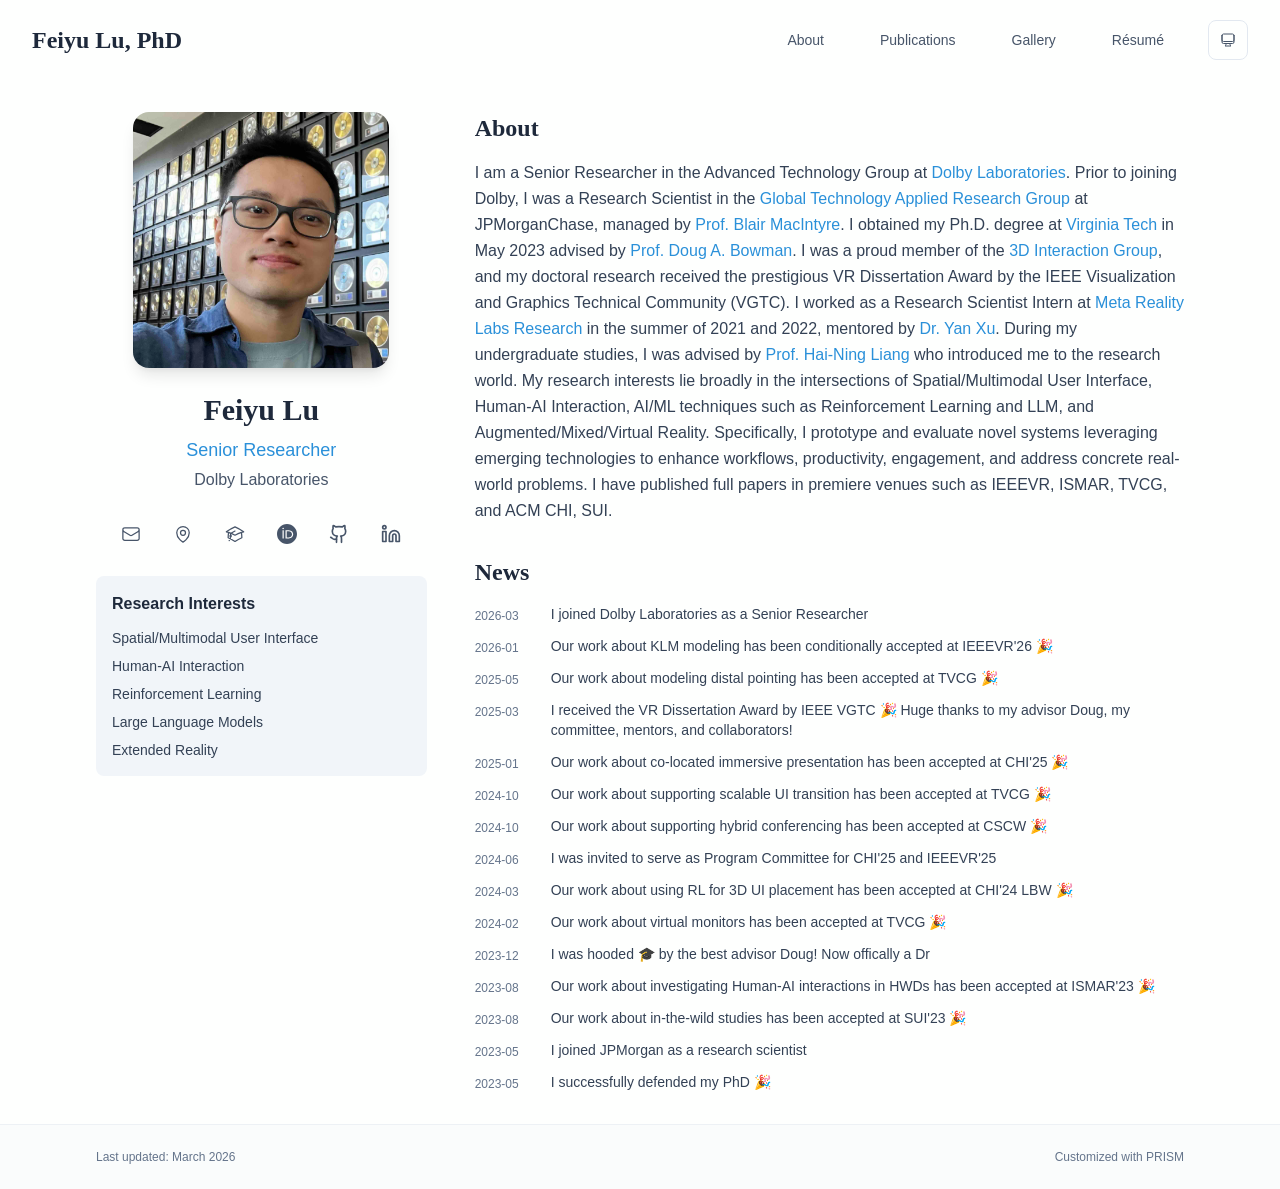
==== commit 0516ac9d: "initial commit" ====
--- a/index.html
+++ b/index.html
@@ -1,4 +1,4 @@
-<!DOCTYPE html><!--lQGj_KoYQYoOkHWalsfQN--><html lang="en" class="scroll-smooth"><head><meta charSet="utf-8"/><meta name="viewport" content="width=device-width, initial-scale=1"/><link rel="preload" as="image" href="/bio.jpeg"/><link rel="stylesheet" href="/_next/static/css/d1c5af72691fb62d.css" data-precedence="next"/><link rel="preload" as="script" fetchPriority="low" href="/_next/static/chunks/webpack-32b99883bf220ffe.js"/><script src="/_next/static/chunks/4bd1b696-c023c6e3521b1417.js" async=""></script><script src="/_next/static/chunks/255-e057be79bd379a49.js" async=""></script><script src="/_next/static/chunks/main-app-4c1c8db595376ac7.js" async=""></script><script src="/_next/static/chunks/185-02e5984e85404956.js" async=""></script><script src="/_next/static/chunks/619-9168df9c2a29b74b.js" async=""></script><script src="/_next/static/chunks/599-36b43173d762fc47.js" async=""></script><script src="/_next/static/chunks/app/layout-469c3ac58d4ec14a.js" async=""></script><script src="/_next/static/chunks/26-d28d9aaef075d600.js" async=""></script><script src="/_next/static/chunks/159-c45695f20b86d5a5.js" async=""></script><script src="/_next/static/chunks/app/page-68cd417c87cf8fa0.js" async=""></script><link rel="icon" href="/FLlogo2.png" type="image/svg+xml"/><link rel="dns-prefetch" href="https://google-fonts.jialeliu.com"/><link rel="preconnect" href="https://google-fonts.jialeliu.com" crossorigin=""/><link rel="preload" as="style" href="https://google-fonts.jialeliu.com/css2?family=Inter:wght@300;400;500;600;700&amp;family=Crimson+Text:ital,wght@0,400;0,600;1,400&amp;display=swap"/><title>Feiyu Lu, PhD</title><meta name="description" content="Research Scientist at JPMorganChase."/><meta name="author" content="Feiyu Lu"/><meta name="keywords" content="Feiyu Lu,PhD,Research,Dolby Laboratories"/><meta name="creator" content="Feiyu Lu"/><meta name="publisher" content="Feiyu Lu"/><meta property="og:title" content="Feiyu Lu, PhD"/><meta property="og:description" content="Research Scientist at JPMorganChase."/><meta property="og:site_name" content="Feiyu Lu&#x27;s Website"/><meta property="og:locale" content="en_US"/><meta property="og:type" content="website"/><meta name="twitter:card" content="summary"/><meta name="twitter:title" content="Feiyu Lu, PhD"/><meta name="twitter:description" content="Research Scientist at JPMorganChase."/><link rel="icon" href="/FLlogo2.png"/><link rel="stylesheet" id="gfonts-css" href="https://google-fonts.jialeliu.com/css2?family=Inter:wght@300;400;500;600;700&amp;family=Crimson+Text:ital,wght@0,400;0,600;1,400&amp;display=swap" media="print"/><script>
+<!DOCTYPE html><!--wQobKi3UpZus9DdIVsh_N--><html lang="en" class="scroll-smooth"><head><meta charSet="utf-8"/><meta name="viewport" content="width=device-width, initial-scale=1"/><link rel="preload" as="image" href="/bio.jpeg"/><link rel="stylesheet" href="/_next/static/css/d1c5af72691fb62d.css" data-precedence="next"/><link rel="preload" as="script" fetchPriority="low" href="/_next/static/chunks/webpack-32b99883bf220ffe.js"/><script src="/_next/static/chunks/4bd1b696-c023c6e3521b1417.js" async=""></script><script src="/_next/static/chunks/255-e057be79bd379a49.js" async=""></script><script src="/_next/static/chunks/main-app-4c1c8db595376ac7.js" async=""></script><script src="/_next/static/chunks/185-02e5984e85404956.js" async=""></script><script src="/_next/static/chunks/619-9168df9c2a29b74b.js" async=""></script><script src="/_next/static/chunks/599-36b43173d762fc47.js" async=""></script><script src="/_next/static/chunks/app/layout-469c3ac58d4ec14a.js" async=""></script><script src="/_next/static/chunks/26-d28d9aaef075d600.js" async=""></script><script src="/_next/static/chunks/159-c45695f20b86d5a5.js" async=""></script><script src="/_next/static/chunks/app/page-68cd417c87cf8fa0.js" async=""></script><link rel="icon" href="/FLlogo2.png" type="image/svg+xml"/><link rel="dns-prefetch" href="https://google-fonts.jialeliu.com"/><link rel="preconnect" href="https://google-fonts.jialeliu.com" crossorigin=""/><link rel="preload" as="style" href="https://google-fonts.jialeliu.com/css2?family=Inter:wght@300;400;500;600;700&amp;family=Crimson+Text:ital,wght@0,400;0,600;1,400&amp;display=swap"/><title>Feiyu Lu, PhD</title><meta name="description" content="Research Scientist at JPMorganChase."/><meta name="author" content="Feiyu Lu"/><meta name="keywords" content="Feiyu Lu,PhD,Research,Dolby Laboratories"/><meta name="creator" content="Feiyu Lu"/><meta name="publisher" content="Feiyu Lu"/><meta property="og:title" content="Feiyu Lu, PhD"/><meta property="og:description" content="Research Scientist at JPMorganChase."/><meta property="og:site_name" content="Feiyu Lu&#x27;s Website"/><meta property="og:locale" content="en_US"/><meta property="og:type" content="website"/><meta name="twitter:card" content="summary"/><meta name="twitter:title" content="Feiyu Lu, PhD"/><meta name="twitter:description" content="Research Scientist at JPMorganChase."/><link rel="icon" href="/FLlogo2.png"/><link rel="stylesheet" id="gfonts-css" href="https://google-fonts.jialeliu.com/css2?family=Inter:wght@300;400;500;600;700&amp;family=Crimson+Text:ital,wght@0,400;0,600;1,400&amp;display=swap" media="print"/><script>
               (function(){
                 var l = document.getElementById('gfonts-css');
                 if (!l) return;
@@ -21,4 +21,4 @@
                 root.classList.add('light');
                 root.setAttribute('data-theme', 'light');
               }
-            </script><script src="/_next/static/chunks/polyfills-42372ed130431b0a.js" noModule=""></script></head><body class="font-sans antialiased"><div hidden=""><!--$--><!--/$--></div><div style="visibility:hidden"><nav class="fixed top-0 left-0 right-0 z-50" data-headlessui-state=""><div class="transition-all duration-300 ease-out bg-transparent" style="transform:translateY(-100px)"><div class="max-w-7xl mx-auto px-4 sm:px-6 lg:px-8"><div class="flex justify-between items-center h-16 lg:h-20"><div class="flex-shrink-0" tabindex="0"><a class="text-xl lg:text-2xl font-serif font-semibold text-primary hover:text-accent transition-colors duration-200" href="/">Feiyu Lu, PhD</a></div><div class="hidden lg:block"><div class="ml-10 flex items-center space-x-8"><div class="flex items-baseline space-x-8"><a class="relative px-3 py-2 text-sm font-medium transition-all duration-200 rounded hover:bg-accent/10 hover:shadow-sm text-primary" href="/"><span class="relative z-10">About</span><div class="absolute inset-0 bg-accent/10 rounded-lg"></div></a><a class="relative px-3 py-2 text-sm font-medium transition-all duration-200 rounded hover:bg-accent/10 hover:shadow-sm text-neutral-600 hover:text-primary" href="/publications/"><span class="relative z-10">Publications</span></a><a href="/Feiyu_Lu_Resume.pdf" target="_blank" rel="noopener noreferrer" class="px-3 py-2 text-sm font-medium text-neutral-600 hover:text-primary transition-all duration-200 rounded hover:bg-accent/10 hover:shadow-sm">Résumé</a></div><div class="flex items-center justify-center w-10 h-10 rounded-lg border border-neutral-200 dark:border-[rgba(148,163,184,0.24)] bg-background dark:bg-neutral-800"><div class="w-4 h-4 rounded-full bg-neutral-300 animate-pulse"></div></div></div></div><div class="lg:hidden flex items-center space-x-2"><div class="flex items-center justify-center w-10 h-10 rounded-lg border border-neutral-200 dark:border-[rgba(148,163,184,0.24)] bg-background dark:bg-neutral-800"><div class="w-4 h-4 rounded-full bg-neutral-300 animate-pulse"></div></div><button class="inline-flex items-center justify-center p-2 rounded-md text-neutral-600 hover:text-primary hover:bg-neutral-100 dark:hover:bg-neutral-800 focus:outline-none focus:ring-2 focus:ring-inset focus:ring-accent transition-colors duration-200" id="headlessui-disclosure-button-_R_5pdb_" type="button" aria-expanded="false" data-headlessui-state=""><span class="sr-only">Open main menu</span><div><svg xmlns="http://www.w3.org/2000/svg" fill="none" viewBox="0 0 24 24" stroke-width="1.5" stroke="currentColor" aria-hidden="true" data-slot="icon" class="block h-6 w-6"><path stroke-linecap="round" stroke-linejoin="round" d="M3.75 6.75h16.5M3.75 12h16.5m-16.5 5.25h16.5"></path></svg></div></button></div></div></div></div></nav><main class="min-h-screen pt-16 lg:pt-20"><div class="max-w-6xl mx-auto px-4 sm:px-6 lg:px-8 py-8 bg-background min-h-screen"><div class="grid grid-cols-1 lg:grid-cols-3 gap-12"><div class="lg:col-span-1"><div class="sticky top-8" style="opacity:0;transform:translateY(20px)"><div class="w-64 h-64 mx-auto mb-6 rounded-2xl overflow-hidden shadow-lg hover:shadow-xl transition-all duration-200 hover:scale-105 relative"><img alt="Feiyu Lu" width="256" height="256" decoding="async" data-nimg="1" class="w-full h-full object-cover object-[32%_center] absolute inset-0 transition-opacity duration-300 opacity-100" style="color:transparent" src="/bio.jpeg"/><img alt="Feiyu Lu&#x27;s cat" loading="lazy" width="256" height="256" decoding="async" data-nimg="1" class="w-full h-full object-cover object-[32%_center] absolute inset-0 transition-opacity duration-300 opacity-0" style="color:transparent" src="/bio-hover.jpg"/></div><div class="text-center mb-6"><h1 class="text-3xl font-serif font-bold text-primary mb-2">Feiyu Lu</h1><p class="text-lg text-accent font-medium mb-1">Senior Researcher</p><p class="text-neutral-600 mb-2">Dolby Laboratories</p></div><div class="flex flex-wrap justify-center gap-3 sm:gap-4 mb-6 relative px-2"><div class="relative"><button class="p-2 sm:p-2 transition-colors duration-200 text-neutral-600 dark:text-neutral-400 hover:text-accent" aria-label="Email"><svg xmlns="http://www.w3.org/2000/svg" fill="none" viewBox="0 0 24 24" stroke-width="1.5" stroke="currentColor" aria-hidden="true" data-slot="icon" class="h-5 w-5"><path stroke-linecap="round" stroke-linejoin="round" d="M21.75 6.75v10.5a2.25 2.25 0 0 1-2.25 2.25h-15a2.25 2.25 0 0 1-2.25-2.25V6.75m19.5 0A2.25 2.25 0 0 0 19.5 4.5h-15a2.25 2.25 0 0 0-2.25 2.25m19.5 0v.243a2.25 2.25 0 0 1-1.07 1.916l-7.5 4.615a2.25 2.25 0 0 1-2.36 0L3.32 8.91a2.25 2.25 0 0 1-1.07-1.916V6.75"></path></svg></button></div><div class="relative"><button class="p-2 sm:p-2 transition-colors duration-200 text-neutral-600 dark:text-neutral-400 hover:text-accent" aria-label="Location"><svg xmlns="http://www.w3.org/2000/svg" fill="none" viewBox="0 0 24 24" stroke-width="1.5" stroke="currentColor" aria-hidden="true" data-slot="icon" class="h-5 w-5"><path stroke-linecap="round" stroke-linejoin="round" d="M15 10.5a3 3 0 1 1-6 0 3 3 0 0 1 6 0Z"></path><path stroke-linecap="round" stroke-linejoin="round" d="M19.5 10.5c0 7.142-7.5 11.25-7.5 11.25S4.5 17.642 4.5 10.5a7.5 7.5 0 1 1 15 0Z"></path></svg></button></div><a href="https://scholar.google.com/citations?user=3gJVyKwAAAAJ&amp;hl=en&amp;oi=ao" target="_blank" rel="noopener noreferrer" class="p-2 sm:p-2 text-neutral-600 dark:text-neutral-400 hover:text-accent transition-colors duration-200" aria-label="Google Scholar"><svg xmlns="http://www.w3.org/2000/svg" fill="none" viewBox="0 0 24 24" stroke-width="1.5" stroke="currentColor" aria-hidden="true" data-slot="icon" class="h-5 w-5"><path stroke-linecap="round" stroke-linejoin="round" d="M4.26 10.147a60.438 60.438 0 0 0-.491 6.347A48.62 48.62 0 0 1 12 20.904a48.62 48.62 0 0 1 8.232-4.41 60.46 60.46 0 0 0-.491-6.347m-15.482 0a50.636 50.636 0 0 0-2.658-.813A59.906 59.906 0 0 1 12 3.493a59.903 59.903 0 0 1 10.399 5.84c-.896.248-1.783.52-2.658.814m-15.482 0A50.717 50.717 0 0 1 12 13.489a50.702 50.702 0 0 1 7.74-3.342M6.75 15a.75.75 0 1 0 0-1.5.75.75 0 0 0 0 1.5Zm0 0v-3.675A55.378 55.378 0 0 1 12 8.443m-7.007 11.55A5.981 5.981 0 0 0 6.75 15.75v-1.5"></path></svg></a><a href="https://orcid.org/0000-0002-1939-9352" target="_blank" rel="noopener noreferrer" class="p-2 sm:p-2 text-neutral-600 dark:text-neutral-400 hover:text-accent transition-colors duration-200" aria-label="ORCID"><svg viewBox="0 0 24 24" fill="currentColor" class="h-5 w-5" xmlns="http://www.w3.org/2000/svg"><path d="M12 0C5.372 0 0 5.372 0 12s5.372 12 12 12 12-5.372 12-12S18.628 0 12 0zM7.369 4.378c.525 0 .947.431.947.947s-.422.947-.947.947a.95.95 0 0 1-.947-.947c0-.525.422-.947.947-.947zm-.722 3.038h1.444v10.041H6.647V7.416zm3.562 0h3.9c3.712 0 5.344 2.653 5.344 5.025 0 2.578-2.016 5.025-5.325 5.025h-3.919V7.416zm1.444 1.303v7.444h2.297c3.272 0 4.022-2.484 4.022-3.722 0-2.016-1.284-3.722-4.097-3.722h-2.222z"></path></svg></a><a href="https://github.com/ericlu19" target="_blank" rel="noopener noreferrer" class="p-2 sm:p-2 text-neutral-600 dark:text-neutral-400 hover:text-accent transition-colors duration-200" aria-label="GitHub"><svg xmlns="http://www.w3.org/2000/svg" width="24" height="24" viewBox="0 0 24 24" fill="none" stroke="currentColor" stroke-width="2" stroke-linecap="round" stroke-linejoin="round" class="lucide lucide-github h-5 w-5" aria-hidden="true"><path d="M15 22v-4a4.8 4.8 0 0 0-1-3.5c3 0 6-2 6-5.5.08-1.25-.27-2.48-1-3.5.28-1.15.28-2.35 0-3.5 0 0-1 0-3 1.5-2.64-.5-5.36-.5-8 0C6 2 5 2 5 2c-.3 1.15-.3 2.35 0 3.5A5.403 5.403 0 0 0 4 9c0 3.5 3 5.5 6 5.5-.39.49-.68 1.05-.85 1.65-.17.6-.22 1.23-.15 1.85v4"></path><path d="M9 18c-4.51 2-5-2-7-2"></path></svg></a><a href="https://www.linkedin.com/in/feiyu-lu-9b12ba15a/" target="_blank" rel="noopener noreferrer" class="p-2 sm:p-2 text-neutral-600 dark:text-neutral-400 hover:text-accent transition-colors duration-200" aria-label="LinkedIn"><svg xmlns="http://www.w3.org/2000/svg" width="24" height="24" viewBox="0 0 24 24" fill="none" stroke="currentColor" stroke-width="2" stroke-linecap="round" stroke-linejoin="round" class="lucide lucide-linkedin h-5 w-5" aria-hidden="true"><path d="M16 8a6 6 0 0 1 6 6v7h-4v-7a2 2 0 0 0-2-2 2 2 0 0 0-2 2v7h-4v-7a6 6 0 0 1 6-6z"></path><rect width="4" height="12" x="2" y="9"></rect><circle cx="4" cy="4" r="2"></circle></svg></a></div><div class="bg-neutral-100 dark:bg-neutral-800 rounded-lg p-4 mb-6 hover:shadow-lg transition-all duration-200 hover:scale-[1.02]"><h3 class="font-semibold text-primary mb-3">Research Interests</h3><div class="space-y-2 text-sm text-neutral-700 dark:text-neutral-500"><div>Spatial/Multimodal User Interface</div><div>Human-AI Interaction</div><div>Reinforcement Learning</div><div>Large Language Models</div><div>Extended Reality</div></div></div></div></div><div class="lg:col-span-2 space-y-8"><section id="about" class="scroll-mt-24 space-y-8"><section style="opacity:0;transform:translateY(20px)"><h2 class="text-2xl font-serif font-bold text-primary mb-4">About</h2><div class="text-neutral-700 dark:text-neutral-600 leading-relaxed"><p class="mb-4 last:mb-0">I am a Senior Researcher in the Advanced Technology Group at <a href="https://www.dolby.com" node="[object Object]" target="_blank" rel="noopener noreferrer" class="text-accent font-medium transition-all duration-200 rounded hover:bg-accent/10 hover:shadow-sm">Dolby Laboratories</a>. Prior to joining Dolby, I was a Research Scientist in the <a href="https://www.jpmorgan.com/technology/applied-research" node="[object Object]" target="_blank" rel="noopener noreferrer" class="text-accent font-medium transition-all duration-200 rounded hover:bg-accent/10 hover:shadow-sm">Global Technology Applied Research Group</a> at JPMorganChase, managed by <a href="https://blairmacintyre.me/" node="[object Object]" target="_blank" rel="noopener noreferrer" class="text-accent font-medium transition-all duration-200 rounded hover:bg-accent/10 hover:shadow-sm">Prof. Blair MacIntyre</a>. I obtained my Ph.D. degree at <a href="https://cs.vt.edu/" node="[object Object]" target="_blank" rel="noopener noreferrer" class="text-accent font-medium transition-all duration-200 rounded hover:bg-accent/10 hover:shadow-sm">Virginia Tech</a> in May 2023 advised by <a href="https://wordpress.cs.vt.edu/3digroup/author/dbowman/" node="[object Object]" target="_blank" rel="noopener noreferrer" class="text-accent font-medium transition-all duration-200 rounded hover:bg-accent/10 hover:shadow-sm">Prof. Doug A. Bowman</a>. I was a proud member of the <a href="https://wordpress.cs.vt.edu/3digroup/" node="[object Object]" target="_blank" rel="noopener noreferrer" class="text-accent font-medium transition-all duration-200 rounded hover:bg-accent/10 hover:shadow-sm">3D Interaction Group</a>, and my doctoral research received the prestigious VR Dissertation Award by the IEEE Visualization and Graphics Technical Community (VGTC). I also worked as a Research Scientist Intern at <a href="https://tech.fb.com/ar-vr/" node="[object Object]" target="_blank" rel="noopener noreferrer" class="text-accent font-medium transition-all duration-200 rounded hover:bg-accent/10 hover:shadow-sm">Meta Reality Labs Research</a> in the summer of 2021 and 2022, mentored by <a href="" node="[object Object]" target="_blank" rel="noopener noreferrer" class="text-accent font-medium transition-all duration-200 rounded hover:bg-accent/10 hover:shadow-sm">Dr. Yan Xu</a>. Prior to joining VT, I was an undergraduate research assistant advised by <a href="https://facultyprofiles.hkust-gz.edu.cn/faculty-personal-page?id=437" node="[object Object]" target="_blank" rel="noopener noreferrer" class="text-accent font-medium transition-all duration-200 rounded hover:bg-accent/10 hover:shadow-sm">Prof. Hai-Ning Liang</a>. My research interests lie broadly in the intersections of Spatial/Multimodal User Interface, Human-AI Interaction, AI/ML techniques such as Reinforcement Learning and LLM, and Augmented/Mixed/Virtual Reality. Specifically, I prototype and evaluate novel systems leveraging emerging technologies to enhance workflows, productivity, engagement, and address concrete real-world problems. I have published full papers in premiere venues such as IEEEVR, ISMAR, TVCG, and ACM CHI, SUI.</p></div></section><section style="opacity:0;transform:translateY(20px)"><h2 class="text-2xl font-serif font-bold text-primary mb-4">News</h2><div class="space-y-3"><div class="flex items-start space-x-3"><span class="text-xs text-neutral-500 mt-1 w-16 flex-shrink-0">2026-03</span><div class="text-sm text-neutral-700 [&amp;_a]:text-accent [&amp;_a]:no-underline [&amp;_a]:hover:underline"><p>I joined Dolby Laboratories as a Senior Researcher</p></div></div><div class="flex items-start space-x-3"><span class="text-xs text-neutral-500 mt-1 w-16 flex-shrink-0">2026-01</span><div class="text-sm text-neutral-700 [&amp;_a]:text-accent [&amp;_a]:no-underline [&amp;_a]:hover:underline"><p>Our work about KLM modeling has been conditionally accepted at IEEEVR&#x27;26 🎉</p></div></div><div class="flex items-start space-x-3"><span class="text-xs text-neutral-500 mt-1 w-16 flex-shrink-0">2025-05</span><div class="text-sm text-neutral-700 [&amp;_a]:text-accent [&amp;_a]:no-underline [&amp;_a]:hover:underline"><p>Our work about modeling distal pointing has been accepted at TVCG 🎉</p></div></div><div class="flex items-start space-x-3"><span class="text-xs text-neutral-500 mt-1 w-16 flex-shrink-0">2025-03</span><div class="text-sm text-neutral-700 [&amp;_a]:text-accent [&amp;_a]:no-underline [&amp;_a]:hover:underline"><p>I received the VR Dissertation Award by IEEE VGTC 🎉 Huge thanks to my advisor Doug, my committee, mentors, and collaborators!</p></div></div><div class="flex items-start space-x-3"><span class="text-xs text-neutral-500 mt-1 w-16 flex-shrink-0">2025-01</span><div class="text-sm text-neutral-700 [&amp;_a]:text-accent [&amp;_a]:no-underline [&amp;_a]:hover:underline"><p>Our work about co-located immersive presentation has been accepted at CHI&#x27;25 🎉</p></div></div><div class="flex items-start space-x-3"><span class="text-xs text-neutral-500 mt-1 w-16 flex-shrink-0">2024-10</span><div class="text-sm text-neutral-700 [&amp;_a]:text-accent [&amp;_a]:no-underline [&amp;_a]:hover:underline"><p>Our work about supporting scalable UI transition has been accepted at TVCG 🎉</p></div></div><div class="flex items-start space-x-3"><span class="text-xs text-neutral-500 mt-1 w-16 flex-shrink-0">2024-10</span><div class="text-sm text-neutral-700 [&amp;_a]:text-accent [&amp;_a]:no-underline [&amp;_a]:hover:underline"><p>Our work about supporting hybrid conferencing has been accepted at CSCW 🎉</p></div></div><div class="flex items-start space-x-3"><span class="text-xs text-neutral-500 mt-1 w-16 flex-shrink-0">2024-06</span><div class="text-sm text-neutral-700 [&amp;_a]:text-accent [&amp;_a]:no-underline [&amp;_a]:hover:underline"><p>I was invited to serve as Program Committee for CHI&#x27;25 and IEEEVR&#x27;25</p></div></div><div class="flex items-start space-x-3"><span class="text-xs text-neutral-500 mt-1 w-16 flex-shrink-0">2024-03</span><div class="text-sm text-neutral-700 [&amp;_a]:text-accent [&amp;_a]:no-underline [&amp;_a]:hover:underline"><p>Our work about using RL for 3D UI placement has been accepted at CHI&#x27;24 LBW 🎉</p></div></div><div class="flex items-start space-x-3"><span class="text-xs text-neutral-500 mt-1 w-16 flex-shrink-0">2024-02</span><div class="text-sm text-neutral-700 [&amp;_a]:text-accent [&amp;_a]:no-underline [&amp;_a]:hover:underline"><p>Our work about virtual monitors has been accepted at TVCG 🎉</p></div></div><div class="flex items-start space-x-3"><span class="text-xs text-neutral-500 mt-1 w-16 flex-shrink-0">2023-12</span><div class="text-sm text-neutral-700 [&amp;_a]:text-accent [&amp;_a]:no-underline [&amp;_a]:hover:underline"><p>I was hooded 🎓 by the best advisor Doug! Now offically a Dr</p></div></div><div class="flex items-start space-x-3"><span class="text-xs text-neutral-500 mt-1 w-16 flex-shrink-0">2023-08</span><div class="text-sm text-neutral-700 [&amp;_a]:text-accent [&amp;_a]:no-underline [&amp;_a]:hover:underline"><p>Our work about investigating Human-AI interactions in HWDs has been accepted at ISMAR&#x27;23 🎉</p></div></div><div class="flex items-start space-x-3"><span class="text-xs text-neutral-500 mt-1 w-16 flex-shrink-0">2023-08</span><div class="text-sm text-neutral-700 [&amp;_a]:text-accent [&amp;_a]:no-underline [&amp;_a]:hover:underline"><p>Our work about in-the-wild studies has been accepted at SUI&#x27;23 🎉</p></div></div><div class="flex items-start space-x-3"><span class="text-xs text-neutral-500 mt-1 w-16 flex-shrink-0">2023-05</span><div class="text-sm text-neutral-700 [&amp;_a]:text-accent [&amp;_a]:no-underline [&amp;_a]:hover:underline"><p>I joined JPMorgan as a research scientist</p></div></div><div class="flex items-start space-x-3"><span class="text-xs text-neutral-500 mt-1 w-16 flex-shrink-0">2023-05</span><div class="text-sm text-neutral-700 [&amp;_a]:text-accent [&amp;_a]:no-underline [&amp;_a]:hover:underline"><p>I successfully defended my PhD 🎉</p></div></div></div></section></section></div></div></div><!--$--><!--/$--></main><footer class="border-t border-neutral-200/50 bg-neutral-50/50 dark:bg-neutral-900/50 dark:border-neutral-700/50"><div class="max-w-6xl mx-auto px-4 sm:px-6 lg:px-8 py-6"><div class="flex flex-col sm:flex-row justify-between items-center gap-2"><p class="text-xs text-neutral-500">Last updated: <!-- -->Feb 4, 2026</p><p class="text-xs text-neutral-500 flex items-center"><a href="https://github.com/xyjoey/PRISM" target="_blank" rel="noopener noreferrer">Customized with PRISM</a></p></div></div></footer></div><script src="/_next/static/chunks/webpack-32b99883bf220ffe.js" id="_R_" async=""></script><script>(self.__next_f=self.__next_f||[]).push([0])</script><script>self.__next_f.push([1,"1:\"$Sreact.fragment\"\n2:I[7558,[\"185\",\"static/chunks/185-02e5984e85404956.js\",\"619\",\"static/chunks/619-9168df9c2a29b74b.js\",\"599\",\"static/chunks/599-36b43173d762fc47.js\",\"177\",\"static/chunks/app/layout-469c3ac58d4ec14a.js\"],\"ThemeProvider\"]\n3:I[9994,[\"185\",\"static/chunks/185-02e5984e85404956.js\",\"619\",\"static/chunks/619-9168df9c2a29b74b.js\",\"599\",\"static/chunks/599-36b43173d762fc47.js\",\"177\",\"static/chunks/app/layout-469c3ac58d4ec14a.js\"],\"default\"]\n4:I[9766,[],\"\"]\n5:I[8924,[],\"\"]\na:I[7150,[],\"\"]\n:HL[\"/_next/static/css/d1c5af72691fb62d.css\",\"style\"]\n"])</script><script>self.__next_f.push([1,"0:{\"P\":null,\"b\":\"lQGj-KoYQYoOkHWalsfQN\",\"p\":\"\",\"c\":[\"\",\"\"],\"i\":false,\"f\":[[[\"\",{\"children\":[\"__PAGE__\",{}]},\"$undefined\",\"$undefined\",true],[\"\",[\"$\",\"$1\",\"c\",{\"children\":[[[\"$\",\"link\",\"0\",{\"rel\":\"stylesheet\",\"href\":\"/_next/static/css/d1c5af72691fb62d.css\",\"precedence\":\"next\",\"crossOrigin\":\"$undefined\",\"nonce\":\"$undefined\"}]],[\"$\",\"html\",null,{\"lang\":\"en\",\"className\":\"scroll-smooth\",\"suppressHydrationWarning\":true,\"children\":[[\"$\",\"head\",null,{\"children\":[[\"$\",\"link\",null,{\"rel\":\"icon\",\"href\":\"/FLlogo2.png\",\"type\":\"image/svg+xml\"}],[\"$\",\"link\",null,{\"rel\":\"dns-prefetch\",\"href\":\"https://google-fonts.jialeliu.com\"}],[\"$\",\"link\",null,{\"rel\":\"preconnect\",\"href\":\"https://google-fonts.jialeliu.com\",\"crossOrigin\":\"\"}],[\"$\",\"link\",null,{\"rel\":\"preload\",\"as\":\"style\",\"href\":\"https://google-fonts.jialeliu.com/css2?family=Inter:wght@300;400;500;600;700\u0026family=Crimson+Text:ital,wght@0,400;0,600;1,400\u0026display=swap\"}],[\"$\",\"link\",null,{\"rel\":\"stylesheet\",\"id\":\"gfonts-css\",\"href\":\"https://google-fonts.jialeliu.com/css2?family=Inter:wght@300;400;500;600;700\u0026family=Crimson+Text:ital,wght@0,400;0,600;1,400\u0026display=swap\",\"media\":\"print\"}],[\"$\",\"script\",null,{\"dangerouslySetInnerHTML\":{\"__html\":\"\\n              (function(){\\n                var l = document.getElementById('gfonts-css');\\n                if (!l) return;\\n                if (l.media !== 'all') {\\n                  l.addEventListener('load', function(){ try { l.media = 'all'; } catch(e){} });\\n                }\\n              })();\\n            \"}}],[\"$\",\"noscript\",null,{\"children\":[\"$\",\"link\",null,{\"rel\":\"stylesheet\",\"href\":\"https://google-fonts.jialeliu.com/css2?family=Inter:wght@300;400;500;600;700\u0026family=Crimson+Text:ital,wght@0,400;0,600;1,400\u0026display=swap\"}]}],[\"$\",\"script\",null,{\"dangerouslySetInnerHTML\":{\"__html\":\"\\n              try {\\n                const theme = localStorage.getItem('theme-storage');\\n                const parsed = theme ? JSON.parse(theme) : null;\\n                const setting = parsed?.state?.theme || 'system';\\n                const prefersDark = typeof window !== 'undefined' \u0026\u0026 window.matchMedia \u0026\u0026 window.matchMedia('(prefers-color-scheme: dark)').matches;\\n                const effective = setting === 'dark' ? 'dark' : (setting === 'light' ? 'light' : (prefersDark ? 'dark' : 'light'));\\n                var root = document.documentElement;\\n                root.classList.add(effective);\\n                root.setAttribute('data-theme', effective);\\n              } catch (e) {\\n                var root = document.documentElement;\\n                root.classList.add('light');\\n                root.setAttribute('data-theme', 'light');\\n              }\\n            \"}}]]}],[\"$\",\"body\",null,{\"className\":\"font-sans antialiased\",\"children\":[\"$\",\"$L2\",null,{\"children\":[[\"$\",\"$L3\",null,{\"items\":[{\"title\":\"About\",\"type\":\"page\",\"target\":\"about\",\"href\":\"/\"},{\"title\":\"Publications\",\"type\":\"page\",\"target\":\"publications\",\"href\":\"/publications\"},{\"title\":\"Résumé\",\"type\":\"link\",\"target\":\"cv\",\"href\":\"/Feiyu_Lu_Resume.pdf\",\"external\":true}],\"siteTitle\":\"Feiyu Lu, PhD\",\"enableOnePageMode\":false}],[\"$\",\"main\",null,{\"className\":\"min-h-screen pt-16 lg:pt-20\",\"children\":[\"$\",\"$L4\",null,{\"parallelRouterKey\":\"children\",\"error\":\"$undefined\",\"errorStyles\":\"$undefined\",\"errorScripts\":\"$undefined\",\"template\":[\"$\",\"$L5\",null,{}],\"templateStyles\":\"$undefined\",\"templateScripts\":\"$undefined\",\"notFound\":[[[\"$\",\"title\",null,{\"children\":\"404: This page could not be found.\"}],[\"$\",\"div\",null,{\"style\":{\"fontFamily\":\"system-ui,\\\"Segoe UI\\\",Roboto,Helvetica,Arial,sans-serif,\\\"Apple Color Emoji\\\",\\\"Segoe UI Emoji\\\"\",\"height\":\"100vh\",\"textAlign\":\"center\",\"display\":\"flex\",\"flexDirection\":\"column\",\"alignItems\":\"center\",\"justifyContent\":\"center\"},\"children\":[\"$\",\"div\",null,{\"children\":[[\"$\",\"style\",null,{\"dangerouslySetInnerHTML\":{\"__html\":\"body{color:#000;background:#fff;margin:0}.next-error-h1{border-right:1px solid rgba(0,0,0,.3)}@media (prefers-color-scheme:dark){body{color:#fff;background:#000}.next-error-h1{border-right:1px solid rgba(255,255,255,.3)}}\"}}],[\"$\",\"h1\",null,{\"className\":\"next-error-h1\",\"style\":{\"display\":\"inline-block\",\"margin\":\"0 20px 0 0\",\"padding\":\"0 23px 0 0\",\"fontSize\":24,\"fontWeight\":500,\"verticalAlign\":\"top\",\"lineHeight\":\"49px\"},\"children\":404}],\"$L6\"]}]}]],[]],\"forbidden\":\"$undefined\",\"unauthorized\":\"$undefined\"}]}],\"$L7\"]}]}]]}]]}],{\"children\":[\"__PAGE__\",\"$L8\",{},null,false]},null,false],\"$L9\",false]],\"m\":\"$undefined\",\"G\":[\"$a\",[]],\"s\":false,\"S\":true}\n"])</script><script>self.__next_f.push([1,"b:I[7923,[\"185\",\"static/chunks/185-02e5984e85404956.js\",\"619\",\"static/chunks/619-9168df9c2a29b74b.js\",\"599\",\"static/chunks/599-36b43173d762fc47.js\",\"177\",\"static/chunks/app/layout-469c3ac58d4ec14a.js\"],\"default\"]\nc:I[3756,[\"185\",\"static/chunks/185-02e5984e85404956.js\",\"26\",\"static/chunks/26-d28d9aaef075d600.js\",\"619\",\"static/chunks/619-9168df9c2a29b74b.js\",\"159\",\"static/chunks/159-c45695f20b86d5a5.js\",\"974\",\"static/chunks/app/page-68cd417c87cf8fa0.js\"],\"default\"]\nd:I[470,[\"185\",\"static/chunks/185-02e5984e85404956.js\",\"26\",\"static/chunks/26-d28d9aaef075d600.js\",\"619\",\"static/chunks/619-9168df9c2a29b74b.js\",\"159\",\"static/chunks/159-c45695f20b86d5a5.js\",\"974\",\"static/chunks/app/page-68cd417c87cf8fa0.js\"],\"default\"]\nf:I[5078,[\"185\",\"static/chunks/185-02e5984e85404956.js\",\"26\",\"static/chunks/26-d28d9aaef075d600.js\",\"619\",\"static/chunks/619-9168df9c2a29b74b.js\",\"159\",\"static/chunks/159-c45695f20b86d5a5.js\",\"974\",\"static/chunks/app/page-68cd417c87cf8fa0.js\"],\"default\"]\n11:I[4431,[],\"ViewportBoundary\"]\n13:I[4431,[],\"MetadataBoundary\"]\n14:\"$Sreact.suspense\"\n6:[\"$\",\"div\",null,{\"style\":{\"display\":\"inline-block\"},\"children\":[\"$\",\"h2\",null,{\"style\":{\"fontSize\":14,\"fontWeight\":400,\"lineHeight\":\"49px\",\"margin\":0},\"children\":\"This page could not be found.\"}]}]\n7:[\"$\",\"$Lb\",null,{\"lastUpdated\":\"Feb 4, 2026\"}]\ne:T610,"])</script><script>self.__next_f.push([1,"I am a Senior Researcher in the Advanced Technology Group at [Dolby Laboratories](https://www.dolby.com). Prior to joining Dolby, I was a Research Scientist in the [Global Technology Applied Research Group](https://www.jpmorgan.com/technology/applied-research) at JPMorganChase, managed by [Prof. Blair MacIntyre](https://blairmacintyre.me/). I obtained my Ph.D. degree at [Virginia Tech](https://cs.vt.edu/) in May 2023 advised by [Prof. Doug A. Bowman](https://wordpress.cs.vt.edu/3digroup/author/dbowman/). I was a proud member of the [3D Interaction Group](https://wordpress.cs.vt.edu/3digroup/), and my doctoral research received the prestigious VR Dissertation Award by the IEEE Visualization and Graphics Technical Community (VGTC). I also worked as a Research Scientist Intern at [Meta Reality Labs Research](https://tech.fb.com/ar-vr/) in the summer of 2021 and 2022, mentored by [Dr. Yan Xu](). Prior to joining VT, I was an undergraduate research assistant advised by [Prof. Hai-Ning Liang](https://facultyprofiles.hkust-gz.edu.cn/faculty-personal-page?id=437). My research interests lie broadly in the intersections of Spatial/Multimodal User Interface, Human-AI Interaction, AI/ML techniques such as Reinforcement Learning and LLM, and Augmented/Mixed/Virtual Reality. Specifically, I prototype and evaluate novel systems leveraging emerging technologies to enhance workflows, productivity, engagement, and address concrete real-world problems. I have published full papers in premiere venues such as IEEEVR, ISMAR, TVCG, and ACM CHI, SUI."])</script><script>self.__next_f.push([1,"8:[\"$\",\"$1\",\"c\",{\"children\":[[\"$\",\"div\",null,{\"className\":\"max-w-6xl mx-auto px-4 sm:px-6 lg:px-8 py-8 bg-background min-h-screen\",\"children\":[\"$\",\"div\",null,{\"className\":\"grid grid-cols-1 lg:grid-cols-3 gap-12\",\"children\":[[\"$\",\"div\",null,{\"className\":\"lg:col-span-1\",\"children\":[\"$\",\"$Lc\",null,{\"author\":{\"name\":\"Feiyu Lu\",\"title\":\"Senior Researcher\",\"institution\":\"Dolby Laboratories\",\"avatar\":\"/bio.jpeg\",\"altavatar\":\"/bio-hover.jpg\"},\"social\":{\"email\":\"feiyulu@vt.edu\",\"location\":\"NYC, New York\",\"location_url\":\"https://maps.google.com\",\"location_details\":[\"Midtown\",\"Manhattan, New York\"],\"google_scholar\":\"https://scholar.google.com/citations?user=3gJVyKwAAAAJ\u0026hl=en\u0026oi=ao\",\"orcid\":\"https://orcid.org/0000-0002-1939-9352\",\"github\":\"https://github.com/ericlu19\",\"linkedin\":\"https://www.linkedin.com/in/feiyu-lu-9b12ba15a/\"},\"features\":{\"enable_likes\":false,\"enable_one_page_mode\":false},\"researchInterests\":[\"Spatial/Multimodal User Interface\",\"Human-AI Interaction\",\"Reinforcement Learning\",\"Large Language Models\",\"Extended Reality\"]}]}],[\"$\",\"div\",null,{\"className\":\"lg:col-span-2 space-y-8\",\"children\":[[\"$\",\"section\",\"about\",{\"id\":\"about\",\"className\":\"scroll-mt-24 space-y-8\",\"children\":[[[\"$\",\"$Ld\",\"about\",{\"content\":\"$e\",\"title\":\"About\"}],[\"$\",\"$Lf\",\"news\",{\"items\":[{\"date\":\"2026-03\",\"content\":\"I joined Dolby Laboratories as a Senior Researcher\"},{\"date\":\"2026-01\",\"content\":\"Our work about KLM modeling has been conditionally accepted at IEEEVR'26 🎉\"},{\"date\":\"2025-05\",\"content\":\"Our work about modeling distal pointing has been accepted at TVCG 🎉\"},{\"date\":\"2025-03\",\"content\":\"I received the VR Dissertation Award by IEEE VGTC 🎉 Huge thanks to my advisor Doug, my committee, mentors, and collaborators!\"},{\"date\":\"2025-01\",\"content\":\"Our work about co-located immersive presentation has been accepted at CHI'25 🎉\"},{\"date\":\"2024-10\",\"content\":\"Our work about supporting scalable UI transition has been accepted at TVCG 🎉\"},{\"date\":\"2024-10\",\"content\":\"Our work about supporting hybrid conferencing has been accepted at CSCW 🎉\"},{\"date\":\"2024-06\",\"content\":\"I was invited to serve as Program Committee for CHI'25 and IEEEVR'25\"},{\"date\":\"2024-03\",\"content\":\"Our work about using RL for 3D UI placement has been accepted at CHI'24 LBW 🎉\"},{\"date\":\"2024-02\",\"content\":\"Our work about virtual monitors has been accepted at TVCG 🎉\"},{\"date\":\"2023-12\",\"content\":\"I was hooded 🎓 by the best advisor Doug! Now offically a Dr\"},{\"date\":\"2023-08\",\"content\":\"Our work about investigating Human-AI interactions in HWDs has been accepted at ISMAR'23 🎉\"},{\"date\":\"2023-08\",\"content\":\"Our work about in-the-wild studies has been accepted at SUI'23 🎉\"},{\"date\":\"2023-05\",\"content\":\"I joined JPMorgan as a research scientist\"},{\"date\":\"2023-05\",\"content\":\"I successfully defended my PhD 🎉\"}],\"title\":\"News\"}]],false,false,false,false]}]]}]]}]}],null,\"$L10\"]}]\n"])</script><script>self.__next_f.push([1,"9:[\"$\",\"$1\",\"h\",{\"children\":[null,[[\"$\",\"$L11\",null,{\"children\":\"$L12\"}],null],[\"$\",\"$L13\",null,{\"children\":[\"$\",\"div\",null,{\"hidden\":true,\"children\":[\"$\",\"$14\",null,{\"fallback\":null,\"children\":\"$L15\"}]}]}]]}]\n"])</script><script>self.__next_f.push([1,"16:I[4431,[],\"OutletBoundary\"]\n18:I[5278,[],\"AsyncMetadataOutlet\"]\n10:[\"$\",\"$L16\",null,{\"children\":[\"$L17\",[\"$\",\"$L18\",null,{\"promise\":\"$@19\"}]]}]\n"])</script><script>self.__next_f.push([1,"12:[[\"$\",\"meta\",\"0\",{\"charSet\":\"utf-8\"}],[\"$\",\"meta\",\"1\",{\"name\":\"viewport\",\"content\":\"width=device-width, initial-scale=1\"}]]\n"])</script><script>self.__next_f.push([1,"17:null\n"])</script><script>self.__next_f.push([1,"1a:I[622,[],\"IconMark\"]\n"])</script><script>self.__next_f.push([1,"19:{\"metadata\":[[\"$\",\"title\",\"0\",{\"children\":\"Feiyu Lu, PhD\"}],[\"$\",\"meta\",\"1\",{\"name\":\"description\",\"content\":\"Research Scientist at JPMorganChase.\"}],[\"$\",\"meta\",\"2\",{\"name\":\"author\",\"content\":\"Feiyu Lu\"}],[\"$\",\"meta\",\"3\",{\"name\":\"keywords\",\"content\":\"Feiyu Lu,PhD,Research,Dolby Laboratories\"}],[\"$\",\"meta\",\"4\",{\"name\":\"creator\",\"content\":\"Feiyu Lu\"}],[\"$\",\"meta\",\"5\",{\"name\":\"publisher\",\"content\":\"Feiyu Lu\"}],[\"$\",\"meta\",\"6\",{\"property\":\"og:title\",\"content\":\"Feiyu Lu, PhD\"}],[\"$\",\"meta\",\"7\",{\"property\":\"og:description\",\"content\":\"Research Scientist at JPMorganChase.\"}],[\"$\",\"meta\",\"8\",{\"property\":\"og:site_name\",\"content\":\"Feiyu Lu's Website\"}],[\"$\",\"meta\",\"9\",{\"property\":\"og:locale\",\"content\":\"en_US\"}],[\"$\",\"meta\",\"10\",{\"property\":\"og:type\",\"content\":\"website\"}],[\"$\",\"meta\",\"11\",{\"name\":\"twitter:card\",\"content\":\"summary\"}],[\"$\",\"meta\",\"12\",{\"name\":\"twitter:title\",\"content\":\"Feiyu Lu, PhD\"}],[\"$\",\"meta\",\"13\",{\"name\":\"twitter:description\",\"content\":\"Research Scientist at JPMorganChase.\"}],[\"$\",\"link\",\"14\",{\"rel\":\"icon\",\"href\":\"/FLlogo2.png\"}],[\"$\",\"$L1a\",\"15\",{}]],\"error\":null,\"digest\":\"$undefined\"}\n"])</script><script>self.__next_f.push([1,"15:\"$19:metadata\"\n"])</script></body></html>+            </script><script src="/_next/static/chunks/polyfills-42372ed130431b0a.js" noModule=""></script></head><body class="font-sans antialiased"><div hidden=""><!--$--><!--/$--></div><div style="visibility:hidden"><nav class="fixed top-0 left-0 right-0 z-50" data-headlessui-state=""><div class="transition-all duration-300 ease-out bg-transparent" style="transform:translateY(-100px)"><div class="max-w-7xl mx-auto px-4 sm:px-6 lg:px-8"><div class="flex justify-between items-center h-16 lg:h-20"><div class="flex-shrink-0" tabindex="0"><a class="text-xl lg:text-2xl font-serif font-semibold text-primary hover:text-accent transition-colors duration-200" href="/">Feiyu Lu, PhD</a></div><div class="hidden lg:block"><div class="ml-10 flex items-center space-x-8"><div class="flex items-baseline space-x-8"><a class="relative px-3 py-2 text-sm font-medium transition-all duration-200 rounded hover:bg-accent/10 hover:shadow-sm text-primary" href="/"><span class="relative z-10">About</span><div class="absolute inset-0 bg-accent/10 rounded-lg"></div></a><a class="relative px-3 py-2 text-sm font-medium transition-all duration-200 rounded hover:bg-accent/10 hover:shadow-sm text-neutral-600 hover:text-primary" href="/publications/"><span class="relative z-10">Publications</span></a><a class="relative px-3 py-2 text-sm font-medium transition-all duration-200 rounded hover:bg-accent/10 hover:shadow-sm text-neutral-600 hover:text-primary" href="/gallery/"><span class="relative z-10">Gallery</span></a><a href="/Feiyu_Lu_Resume.pdf" target="_blank" rel="noopener noreferrer" class="px-3 py-2 text-sm font-medium text-neutral-600 hover:text-primary transition-all duration-200 rounded hover:bg-accent/10 hover:shadow-sm">Résumé</a></div><div class="flex items-center justify-center w-10 h-10 rounded-lg border border-neutral-200 dark:border-[rgba(148,163,184,0.24)] bg-background dark:bg-neutral-800"><div class="w-4 h-4 rounded-full bg-neutral-300 animate-pulse"></div></div></div></div><div class="lg:hidden flex items-center space-x-2"><div class="flex items-center justify-center w-10 h-10 rounded-lg border border-neutral-200 dark:border-[rgba(148,163,184,0.24)] bg-background dark:bg-neutral-800"><div class="w-4 h-4 rounded-full bg-neutral-300 animate-pulse"></div></div><button class="inline-flex items-center justify-center p-2 rounded-md text-neutral-600 hover:text-primary hover:bg-neutral-100 dark:hover:bg-neutral-800 focus:outline-none focus:ring-2 focus:ring-inset focus:ring-accent transition-colors duration-200" id="headlessui-disclosure-button-_R_5pdb_" type="button" aria-expanded="false" data-headlessui-state=""><span class="sr-only">Open main menu</span><div><svg xmlns="http://www.w3.org/2000/svg" fill="none" viewBox="0 0 24 24" stroke-width="1.5" stroke="currentColor" aria-hidden="true" data-slot="icon" class="block h-6 w-6"><path stroke-linecap="round" stroke-linejoin="round" d="M3.75 6.75h16.5M3.75 12h16.5m-16.5 5.25h16.5"></path></svg></div></button></div></div></div></div></nav><main class="min-h-screen pt-16 lg:pt-20"><div class="max-w-6xl mx-auto px-4 sm:px-6 lg:px-8 py-8 bg-background min-h-screen"><div class="grid grid-cols-1 lg:grid-cols-3 gap-12"><div class="lg:col-span-1"><div class="sticky top-8" style="opacity:0;transform:translateY(20px)"><div class="w-64 h-64 mx-auto mb-6 rounded-2xl overflow-hidden shadow-lg hover:shadow-xl transition-all duration-200 hover:scale-105 relative"><img alt="Feiyu Lu" width="256" height="256" decoding="async" data-nimg="1" class="w-full h-full object-cover object-[32%_center] absolute inset-0 transition-opacity duration-300 opacity-100" style="color:transparent" src="/bio.jpeg"/><img alt="Feiyu Lu&#x27;s cat" loading="lazy" width="256" height="256" decoding="async" data-nimg="1" class="w-full h-full object-cover object-[32%_center] absolute inset-0 transition-opacity duration-300 opacity-0" style="color:transparent" src="/bio-hover.jpg"/></div><div class="text-center mb-6"><h1 class="text-3xl font-serif font-bold text-primary mb-2">Feiyu Lu</h1><p class="text-lg text-accent font-medium mb-1">Senior Researcher</p><p class="text-neutral-600 mb-2">Dolby Laboratories</p></div><div class="flex flex-wrap justify-center gap-3 sm:gap-4 mb-6 relative px-2"><div class="relative"><button class="p-2 sm:p-2 transition-colors duration-200 text-neutral-600 dark:text-neutral-400 hover:text-accent" aria-label="Email"><svg xmlns="http://www.w3.org/2000/svg" fill="none" viewBox="0 0 24 24" stroke-width="1.5" stroke="currentColor" aria-hidden="true" data-slot="icon" class="h-5 w-5"><path stroke-linecap="round" stroke-linejoin="round" d="M21.75 6.75v10.5a2.25 2.25 0 0 1-2.25 2.25h-15a2.25 2.25 0 0 1-2.25-2.25V6.75m19.5 0A2.25 2.25 0 0 0 19.5 4.5h-15a2.25 2.25 0 0 0-2.25 2.25m19.5 0v.243a2.25 2.25 0 0 1-1.07 1.916l-7.5 4.615a2.25 2.25 0 0 1-2.36 0L3.32 8.91a2.25 2.25 0 0 1-1.07-1.916V6.75"></path></svg></button></div><div class="relative"><button class="p-2 sm:p-2 transition-colors duration-200 text-neutral-600 dark:text-neutral-400 hover:text-accent" aria-label="Location"><svg xmlns="http://www.w3.org/2000/svg" fill="none" viewBox="0 0 24 24" stroke-width="1.5" stroke="currentColor" aria-hidden="true" data-slot="icon" class="h-5 w-5"><path stroke-linecap="round" stroke-linejoin="round" d="M15 10.5a3 3 0 1 1-6 0 3 3 0 0 1 6 0Z"></path><path stroke-linecap="round" stroke-linejoin="round" d="M19.5 10.5c0 7.142-7.5 11.25-7.5 11.25S4.5 17.642 4.5 10.5a7.5 7.5 0 1 1 15 0Z"></path></svg></button></div><a href="https://scholar.google.com/citations?user=3gJVyKwAAAAJ&amp;hl=en&amp;oi=ao" target="_blank" rel="noopener noreferrer" class="p-2 sm:p-2 text-neutral-600 dark:text-neutral-400 hover:text-accent transition-colors duration-200" aria-label="Google Scholar"><svg xmlns="http://www.w3.org/2000/svg" fill="none" viewBox="0 0 24 24" stroke-width="1.5" stroke="currentColor" aria-hidden="true" data-slot="icon" class="h-5 w-5"><path stroke-linecap="round" stroke-linejoin="round" d="M4.26 10.147a60.438 60.438 0 0 0-.491 6.347A48.62 48.62 0 0 1 12 20.904a48.62 48.62 0 0 1 8.232-4.41 60.46 60.46 0 0 0-.491-6.347m-15.482 0a50.636 50.636 0 0 0-2.658-.813A59.906 59.906 0 0 1 12 3.493a59.903 59.903 0 0 1 10.399 5.84c-.896.248-1.783.52-2.658.814m-15.482 0A50.717 50.717 0 0 1 12 13.489a50.702 50.702 0 0 1 7.74-3.342M6.75 15a.75.75 0 1 0 0-1.5.75.75 0 0 0 0 1.5Zm0 0v-3.675A55.378 55.378 0 0 1 12 8.443m-7.007 11.55A5.981 5.981 0 0 0 6.75 15.75v-1.5"></path></svg></a><a href="https://orcid.org/0000-0002-1939-9352" target="_blank" rel="noopener noreferrer" class="p-2 sm:p-2 text-neutral-600 dark:text-neutral-400 hover:text-accent transition-colors duration-200" aria-label="ORCID"><svg viewBox="0 0 24 24" fill="currentColor" class="h-5 w-5" xmlns="http://www.w3.org/2000/svg"><path d="M12 0C5.372 0 0 5.372 0 12s5.372 12 12 12 12-5.372 12-12S18.628 0 12 0zM7.369 4.378c.525 0 .947.431.947.947s-.422.947-.947.947a.95.95 0 0 1-.947-.947c0-.525.422-.947.947-.947zm-.722 3.038h1.444v10.041H6.647V7.416zm3.562 0h3.9c3.712 0 5.344 2.653 5.344 5.025 0 2.578-2.016 5.025-5.325 5.025h-3.919V7.416zm1.444 1.303v7.444h2.297c3.272 0 4.022-2.484 4.022-3.722 0-2.016-1.284-3.722-4.097-3.722h-2.222z"></path></svg></a><a href="https://github.com/ericlu19" target="_blank" rel="noopener noreferrer" class="p-2 sm:p-2 text-neutral-600 dark:text-neutral-400 hover:text-accent transition-colors duration-200" aria-label="GitHub"><svg xmlns="http://www.w3.org/2000/svg" width="24" height="24" viewBox="0 0 24 24" fill="none" stroke="currentColor" stroke-width="2" stroke-linecap="round" stroke-linejoin="round" class="lucide lucide-github h-5 w-5" aria-hidden="true"><path d="M15 22v-4a4.8 4.8 0 0 0-1-3.5c3 0 6-2 6-5.5.08-1.25-.27-2.48-1-3.5.28-1.15.28-2.35 0-3.5 0 0-1 0-3 1.5-2.64-.5-5.36-.5-8 0C6 2 5 2 5 2c-.3 1.15-.3 2.35 0 3.5A5.403 5.403 0 0 0 4 9c0 3.5 3 5.5 6 5.5-.39.49-.68 1.05-.85 1.65-.17.6-.22 1.23-.15 1.85v4"></path><path d="M9 18c-4.51 2-5-2-7-2"></path></svg></a><a href="https://www.linkedin.com/in/feiyu-lu-9b12ba15a/" target="_blank" rel="noopener noreferrer" class="p-2 sm:p-2 text-neutral-600 dark:text-neutral-400 hover:text-accent transition-colors duration-200" aria-label="LinkedIn"><svg xmlns="http://www.w3.org/2000/svg" width="24" height="24" viewBox="0 0 24 24" fill="none" stroke="currentColor" stroke-width="2" stroke-linecap="round" stroke-linejoin="round" class="lucide lucide-linkedin h-5 w-5" aria-hidden="true"><path d="M16 8a6 6 0 0 1 6 6v7h-4v-7a2 2 0 0 0-2-2 2 2 0 0 0-2 2v7h-4v-7a6 6 0 0 1 6-6z"></path><rect width="4" height="12" x="2" y="9"></rect><circle cx="4" cy="4" r="2"></circle></svg></a></div><div class="bg-neutral-100 dark:bg-neutral-800 rounded-lg p-4 mb-6 hover:shadow-lg transition-all duration-200 hover:scale-[1.02]"><h3 class="font-semibold text-primary mb-3">Research Interests</h3><div class="space-y-2 text-sm text-neutral-700 dark:text-neutral-500"><div>Spatial/Multimodal User Interface</div><div>Human-AI Interaction</div><div>Reinforcement Learning</div><div>Large Language Models</div><div>Extended Reality</div></div></div></div></div><div class="lg:col-span-2 space-y-8"><section id="about" class="scroll-mt-24 space-y-8"><section style="opacity:0;transform:translateY(20px)"><h2 class="text-2xl font-serif font-bold text-primary mb-4">About</h2><div class="text-neutral-700 dark:text-neutral-600 leading-relaxed"><p class="mb-4 last:mb-0">I am a Senior Researcher in the Advanced Technology Group at <a href="https://www.dolby.com" node="[object Object]" target="_blank" rel="noopener noreferrer" class="text-accent font-medium transition-all duration-200 rounded hover:bg-accent/10 hover:shadow-sm">Dolby Laboratories</a>. Prior to joining Dolby, I was a Research Scientist in the <a href="https://www.jpmorgan.com/technology/applied-research" node="[object Object]" target="_blank" rel="noopener noreferrer" class="text-accent font-medium transition-all duration-200 rounded hover:bg-accent/10 hover:shadow-sm">Global Technology Applied Research Group</a> at JPMorganChase, managed by <a href="https://blairmacintyre.me/" node="[object Object]" target="_blank" rel="noopener noreferrer" class="text-accent font-medium transition-all duration-200 rounded hover:bg-accent/10 hover:shadow-sm">Prof. Blair MacIntyre</a>. I obtained my Ph.D. degree at <a href="https://cs.vt.edu/" node="[object Object]" target="_blank" rel="noopener noreferrer" class="text-accent font-medium transition-all duration-200 rounded hover:bg-accent/10 hover:shadow-sm">Virginia Tech</a> in May 2023 advised by <a href="https://wordpress.cs.vt.edu/3digroup/author/dbowman/" node="[object Object]" target="_blank" rel="noopener noreferrer" class="text-accent font-medium transition-all duration-200 rounded hover:bg-accent/10 hover:shadow-sm">Prof. Doug A. Bowman</a>. I was a proud member of the <a href="https://wordpress.cs.vt.edu/3digroup/" node="[object Object]" target="_blank" rel="noopener noreferrer" class="text-accent font-medium transition-all duration-200 rounded hover:bg-accent/10 hover:shadow-sm">3D Interaction Group</a>, and my doctoral research received the prestigious VR Dissertation Award by the IEEE Visualization and Graphics Technical Community (VGTC). I worked as a Research Scientist Intern at <a href="https://tech.fb.com/ar-vr/" node="[object Object]" target="_blank" rel="noopener noreferrer" class="text-accent font-medium transition-all duration-200 rounded hover:bg-accent/10 hover:shadow-sm">Meta Reality Labs Research</a> in the summer of 2021 and 2022, mentored by <a href="" node="[object Object]" target="_blank" rel="noopener noreferrer" class="text-accent font-medium transition-all duration-200 rounded hover:bg-accent/10 hover:shadow-sm">Dr. Yan Xu</a>. During my undergraduate studies, I was advised by <a href="https://facultyprofiles.hkust-gz.edu.cn/faculty-personal-page?id=437" node="[object Object]" target="_blank" rel="noopener noreferrer" class="text-accent font-medium transition-all duration-200 rounded hover:bg-accent/10 hover:shadow-sm">Prof. Hai-Ning Liang</a> who introduced me to the research world. My research interests lie broadly in the intersections of Spatial/Multimodal User Interface, Human-AI Interaction, AI/ML techniques such as Reinforcement Learning and LLM, and Augmented/Mixed/Virtual Reality. Specifically, I prototype and evaluate novel systems leveraging emerging technologies to enhance workflows, productivity, engagement, and address concrete real-world problems. I have published full papers in premiere venues such as IEEEVR, ISMAR, TVCG, and ACM CHI, SUI.</p></div></section><section style="opacity:0;transform:translateY(20px)"><h2 class="text-2xl font-serif font-bold text-primary mb-4">News</h2><div class="space-y-3"><div class="flex items-start space-x-3"><span class="text-xs text-neutral-500 mt-1 w-16 flex-shrink-0">2026-03</span><div class="text-sm text-neutral-700 [&amp;_a]:text-accent [&amp;_a]:no-underline [&amp;_a]:hover:underline"><p>I joined Dolby Laboratories as a Senior Researcher</p></div></div><div class="flex items-start space-x-3"><span class="text-xs text-neutral-500 mt-1 w-16 flex-shrink-0">2026-01</span><div class="text-sm text-neutral-700 [&amp;_a]:text-accent [&amp;_a]:no-underline [&amp;_a]:hover:underline"><p>Our work about KLM modeling has been conditionally accepted at IEEEVR&#x27;26 🎉</p></div></div><div class="flex items-start space-x-3"><span class="text-xs text-neutral-500 mt-1 w-16 flex-shrink-0">2025-05</span><div class="text-sm text-neutral-700 [&amp;_a]:text-accent [&amp;_a]:no-underline [&amp;_a]:hover:underline"><p>Our work about modeling distal pointing has been accepted at TVCG 🎉</p></div></div><div class="flex items-start space-x-3"><span class="text-xs text-neutral-500 mt-1 w-16 flex-shrink-0">2025-03</span><div class="text-sm text-neutral-700 [&amp;_a]:text-accent [&amp;_a]:no-underline [&amp;_a]:hover:underline"><p>I received the VR Dissertation Award by IEEE VGTC 🎉 Huge thanks to my advisor Doug, my committee, mentors, and collaborators!</p></div></div><div class="flex items-start space-x-3"><span class="text-xs text-neutral-500 mt-1 w-16 flex-shrink-0">2025-01</span><div class="text-sm text-neutral-700 [&amp;_a]:text-accent [&amp;_a]:no-underline [&amp;_a]:hover:underline"><p>Our work about co-located immersive presentation has been accepted at CHI&#x27;25 🎉</p></div></div><div class="flex items-start space-x-3"><span class="text-xs text-neutral-500 mt-1 w-16 flex-shrink-0">2024-10</span><div class="text-sm text-neutral-700 [&amp;_a]:text-accent [&amp;_a]:no-underline [&amp;_a]:hover:underline"><p>Our work about supporting scalable UI transition has been accepted at TVCG 🎉</p></div></div><div class="flex items-start space-x-3"><span class="text-xs text-neutral-500 mt-1 w-16 flex-shrink-0">2024-10</span><div class="text-sm text-neutral-700 [&amp;_a]:text-accent [&amp;_a]:no-underline [&amp;_a]:hover:underline"><p>Our work about supporting hybrid conferencing has been accepted at CSCW 🎉</p></div></div><div class="flex items-start space-x-3"><span class="text-xs text-neutral-500 mt-1 w-16 flex-shrink-0">2024-06</span><div class="text-sm text-neutral-700 [&amp;_a]:text-accent [&amp;_a]:no-underline [&amp;_a]:hover:underline"><p>I was invited to serve as Program Committee for CHI&#x27;25 and IEEEVR&#x27;25</p></div></div><div class="flex items-start space-x-3"><span class="text-xs text-neutral-500 mt-1 w-16 flex-shrink-0">2024-03</span><div class="text-sm text-neutral-700 [&amp;_a]:text-accent [&amp;_a]:no-underline [&amp;_a]:hover:underline"><p>Our work about using RL for 3D UI placement has been accepted at CHI&#x27;24 LBW 🎉</p></div></div><div class="flex items-start space-x-3"><span class="text-xs text-neutral-500 mt-1 w-16 flex-shrink-0">2024-02</span><div class="text-sm text-neutral-700 [&amp;_a]:text-accent [&amp;_a]:no-underline [&amp;_a]:hover:underline"><p>Our work about virtual monitors has been accepted at TVCG 🎉</p></div></div><div class="flex items-start space-x-3"><span class="text-xs text-neutral-500 mt-1 w-16 flex-shrink-0">2023-12</span><div class="text-sm text-neutral-700 [&amp;_a]:text-accent [&amp;_a]:no-underline [&amp;_a]:hover:underline"><p>I was hooded 🎓 by the best advisor Doug! Now offically a Dr</p></div></div><div class="flex items-start space-x-3"><span class="text-xs text-neutral-500 mt-1 w-16 flex-shrink-0">2023-08</span><div class="text-sm text-neutral-700 [&amp;_a]:text-accent [&amp;_a]:no-underline [&amp;_a]:hover:underline"><p>Our work about investigating Human-AI interactions in HWDs has been accepted at ISMAR&#x27;23 🎉</p></div></div><div class="flex items-start space-x-3"><span class="text-xs text-neutral-500 mt-1 w-16 flex-shrink-0">2023-08</span><div class="text-sm text-neutral-700 [&amp;_a]:text-accent [&amp;_a]:no-underline [&amp;_a]:hover:underline"><p>Our work about in-the-wild studies has been accepted at SUI&#x27;23 🎉</p></div></div><div class="flex items-start space-x-3"><span class="text-xs text-neutral-500 mt-1 w-16 flex-shrink-0">2023-05</span><div class="text-sm text-neutral-700 [&amp;_a]:text-accent [&amp;_a]:no-underline [&amp;_a]:hover:underline"><p>I joined JPMorgan as a research scientist</p></div></div><div class="flex items-start space-x-3"><span class="text-xs text-neutral-500 mt-1 w-16 flex-shrink-0">2023-05</span><div class="text-sm text-neutral-700 [&amp;_a]:text-accent [&amp;_a]:no-underline [&amp;_a]:hover:underline"><p>I successfully defended my PhD 🎉</p></div></div></div></section></section></div></div></div><!--$--><!--/$--></main><footer class="border-t border-neutral-200/50 bg-neutral-50/50 dark:bg-neutral-900/50 dark:border-neutral-700/50"><div class="max-w-6xl mx-auto px-4 sm:px-6 lg:px-8 py-6"><div class="flex flex-col sm:flex-row justify-between items-center gap-2"><p class="text-xs text-neutral-500">Last updated: <!-- -->March 2026</p><p class="text-xs text-neutral-500 flex items-center"><a href="https://github.com/xyjoey/PRISM" target="_blank" rel="noopener noreferrer">Customized with PRISM</a></p></div></div></footer></div><script src="/_next/static/chunks/webpack-32b99883bf220ffe.js" id="_R_" async=""></script><script>(self.__next_f=self.__next_f||[]).push([0])</script><script>self.__next_f.push([1,"1:\"$Sreact.fragment\"\n2:I[7558,[\"185\",\"static/chunks/185-02e5984e85404956.js\",\"619\",\"static/chunks/619-9168df9c2a29b74b.js\",\"599\",\"static/chunks/599-36b43173d762fc47.js\",\"177\",\"static/chunks/app/layout-469c3ac58d4ec14a.js\"],\"ThemeProvider\"]\n3:I[9994,[\"185\",\"static/chunks/185-02e5984e85404956.js\",\"619\",\"static/chunks/619-9168df9c2a29b74b.js\",\"599\",\"static/chunks/599-36b43173d762fc47.js\",\"177\",\"static/chunks/app/layout-469c3ac58d4ec14a.js\"],\"default\"]\n4:I[9766,[],\"\"]\n5:I[8924,[],\"\"]\nb:I[7150,[],\"\"]\n:HL[\"/_next/static/css/d1c5af72691fb62d.css\",\"style\"]\n"])</script><script>self.__next_f.push([1,"0:{\"P\":null,\"b\":\"wQobKi3UpZus9DdIVsh-N\",\"p\":\"\",\"c\":[\"\",\"\"],\"i\":false,\"f\":[[[\"\",{\"children\":[\"__PAGE__\",{}]},\"$undefined\",\"$undefined\",true],[\"\",[\"$\",\"$1\",\"c\",{\"children\":[[[\"$\",\"link\",\"0\",{\"rel\":\"stylesheet\",\"href\":\"/_next/static/css/d1c5af72691fb62d.css\",\"precedence\":\"next\",\"crossOrigin\":\"$undefined\",\"nonce\":\"$undefined\"}]],[\"$\",\"html\",null,{\"lang\":\"en\",\"className\":\"scroll-smooth\",\"suppressHydrationWarning\":true,\"children\":[[\"$\",\"head\",null,{\"children\":[[\"$\",\"link\",null,{\"rel\":\"icon\",\"href\":\"/FLlogo2.png\",\"type\":\"image/svg+xml\"}],[\"$\",\"link\",null,{\"rel\":\"dns-prefetch\",\"href\":\"https://google-fonts.jialeliu.com\"}],[\"$\",\"link\",null,{\"rel\":\"preconnect\",\"href\":\"https://google-fonts.jialeliu.com\",\"crossOrigin\":\"\"}],[\"$\",\"link\",null,{\"rel\":\"preload\",\"as\":\"style\",\"href\":\"https://google-fonts.jialeliu.com/css2?family=Inter:wght@300;400;500;600;700\u0026family=Crimson+Text:ital,wght@0,400;0,600;1,400\u0026display=swap\"}],[\"$\",\"link\",null,{\"rel\":\"stylesheet\",\"id\":\"gfonts-css\",\"href\":\"https://google-fonts.jialeliu.com/css2?family=Inter:wght@300;400;500;600;700\u0026family=Crimson+Text:ital,wght@0,400;0,600;1,400\u0026display=swap\",\"media\":\"print\"}],[\"$\",\"script\",null,{\"dangerouslySetInnerHTML\":{\"__html\":\"\\n              (function(){\\n                var l = document.getElementById('gfonts-css');\\n                if (!l) return;\\n                if (l.media !== 'all') {\\n                  l.addEventListener('load', function(){ try { l.media = 'all'; } catch(e){} });\\n                }\\n              })();\\n            \"}}],[\"$\",\"noscript\",null,{\"children\":[\"$\",\"link\",null,{\"rel\":\"stylesheet\",\"href\":\"https://google-fonts.jialeliu.com/css2?family=Inter:wght@300;400;500;600;700\u0026family=Crimson+Text:ital,wght@0,400;0,600;1,400\u0026display=swap\"}]}],[\"$\",\"script\",null,{\"dangerouslySetInnerHTML\":{\"__html\":\"\\n              try {\\n                const theme = localStorage.getItem('theme-storage');\\n                const parsed = theme ? JSON.parse(theme) : null;\\n                const setting = parsed?.state?.theme || 'system';\\n                const prefersDark = typeof window !== 'undefined' \u0026\u0026 window.matchMedia \u0026\u0026 window.matchMedia('(prefers-color-scheme: dark)').matches;\\n                const effective = setting === 'dark' ? 'dark' : (setting === 'light' ? 'light' : (prefersDark ? 'dark' : 'light'));\\n                var root = document.documentElement;\\n                root.classList.add(effective);\\n                root.setAttribute('data-theme', effective);\\n              } catch (e) {\\n                var root = document.documentElement;\\n                root.classList.add('light');\\n                root.setAttribute('data-theme', 'light');\\n              }\\n            \"}}]]}],[\"$\",\"body\",null,{\"className\":\"font-sans antialiased\",\"children\":[\"$\",\"$L2\",null,{\"children\":[[\"$\",\"$L3\",null,{\"items\":[{\"title\":\"About\",\"type\":\"page\",\"target\":\"about\",\"href\":\"/\"},{\"title\":\"Publications\",\"type\":\"page\",\"target\":\"publications\",\"href\":\"/publications\"},{\"title\":\"Gallery\",\"type\":\"page\",\"target\":\"gallery\",\"href\":\"/gallery\"},{\"title\":\"Résumé\",\"type\":\"link\",\"target\":\"cv\",\"href\":\"/Feiyu_Lu_Resume.pdf\",\"external\":true}],\"siteTitle\":\"Feiyu Lu, PhD\",\"enableOnePageMode\":false}],[\"$\",\"main\",null,{\"className\":\"min-h-screen pt-16 lg:pt-20\",\"children\":[\"$\",\"$L4\",null,{\"parallelRouterKey\":\"children\",\"error\":\"$undefined\",\"errorStyles\":\"$undefined\",\"errorScripts\":\"$undefined\",\"template\":[\"$\",\"$L5\",null,{}],\"templateStyles\":\"$undefined\",\"templateScripts\":\"$undefined\",\"notFound\":[[[\"$\",\"title\",null,{\"children\":\"404: This page could not be found.\"}],[\"$\",\"div\",null,{\"style\":{\"fontFamily\":\"system-ui,\\\"Segoe UI\\\",Roboto,Helvetica,Arial,sans-serif,\\\"Apple Color Emoji\\\",\\\"Segoe UI Emoji\\\"\",\"height\":\"100vh\",\"textAlign\":\"center\",\"display\":\"flex\",\"flexDirection\":\"column\",\"alignItems\":\"center\",\"justifyContent\":\"center\"},\"children\":[\"$\",\"div\",null,{\"children\":[[\"$\",\"style\",null,{\"dangerouslySetInnerHTML\":{\"__html\":\"body{color:#000;background:#fff;margin:0}.next-error-h1{border-right:1px solid rgba(0,0,0,.3)}@media (prefers-color-scheme:dark){body{color:#fff;background:#000}.next-error-h1{border-right:1px solid rgba(255,255,255,.3)}}\"}}],\"$L6\",\"$L7\"]}]}]],[]],\"forbidden\":\"$undefined\",\"unauthorized\":\"$undefined\"}]}],\"$L8\"]}]}]]}]]}],{\"children\":[\"__PAGE__\",\"$L9\",{},null,false]},null,false],\"$La\",false]],\"m\":\"$undefined\",\"G\":[\"$b\",[]],\"s\":false,\"S\":true}\n"])</script><script>self.__next_f.push([1,"c:I[7923,[\"185\",\"static/chunks/185-02e5984e85404956.js\",\"619\",\"static/chunks/619-9168df9c2a29b74b.js\",\"599\",\"static/chunks/599-36b43173d762fc47.js\",\"177\",\"static/chunks/app/layout-469c3ac58d4ec14a.js\"],\"default\"]\nd:I[3756,[\"185\",\"static/chunks/185-02e5984e85404956.js\",\"26\",\"static/chunks/26-d28d9aaef075d600.js\",\"619\",\"static/chunks/619-9168df9c2a29b74b.js\",\"159\",\"static/chunks/159-c45695f20b86d5a5.js\",\"974\",\"static/chunks/app/page-68cd417c87cf8fa0.js\"],\"default\"]\ne:I[470,[\"185\",\"static/chunks/185-02e5984e85404956.js\",\"26\",\"static/chunks/26-d28d9aaef075d600.js\",\"619\",\"static/chunks/619-9168df9c2a29b74b.js\",\"159\",\"static/chunks/159-c45695f20b86d5a5.js\",\"974\",\"static/chunks/app/page-68cd417c87cf8fa0.js\"],\"default\"]\n10:I[5078,[\"185\",\"static/chunks/185-02e5984e85404956.js\",\"26\",\"static/chunks/26-d28d9aaef075d600.js\",\"619\",\"static/chunks/619-9168df9c2a29b74b.js\",\"159\",\"static/chunks/159-c45695f20b86d5a5.js\",\"974\",\"static/chunks/app/page-68cd417c87cf8fa0.js\"],\"default\"]\n12:I[4431,[],\"ViewportBoundary\"]\n14:I[4431,[],\"MetadataBoundary\"]\n15:\"$Sreact.suspense\"\n6:[\"$\",\"h1\",null,{\"className\":\"next-error-h1\",\"style\":{\"display\":\"inline-block\",\"margin\":\"0 20px 0 0\",\"padding\":\"0 23px 0 0\",\"fontSize\":24,\"fontWeight\":500,\"verticalAlign\":\"top\",\"lineHeight\":\"49px\"},\"children\":404}]\n7:[\"$\",\"div\",null,{\"style\":{\"display\":\"inline-block\"},\"children\":[\"$\",\"h2\",null,{\"style\":{\"fontSize\":14,\"fontWeight\":400,\"lineHeight\":\"49px\",\"margin\":0},\"children\":\"This page could not be found.\"}]}]\n8:[\"$\",\"$Lc\",null,{\"lastUpdated\":\"March 2026\"}]\nf:T61b,"])</script><script>self.__next_f.push([1,"I am a Senior Researcher in the Advanced Technology Group at [Dolby Laboratories](https://www.dolby.com). Prior to joining Dolby, I was a Research Scientist in the [Global Technology Applied Research Group](https://www.jpmorgan.com/technology/applied-research) at JPMorganChase, managed by [Prof. Blair MacIntyre](https://blairmacintyre.me/). I obtained my Ph.D. degree at [Virginia Tech](https://cs.vt.edu/) in May 2023 advised by [Prof. Doug A. Bowman](https://wordpress.cs.vt.edu/3digroup/author/dbowman/). I was a proud member of the [3D Interaction Group](https://wordpress.cs.vt.edu/3digroup/), and my doctoral research received the prestigious VR Dissertation Award by the IEEE Visualization and Graphics Technical Community (VGTC). I worked as a Research Scientist Intern at [Meta Reality Labs Research](https://tech.fb.com/ar-vr/) in the summer of 2021 and 2022, mentored by [Dr. Yan Xu](). During my undergraduate studies, I was advised by [Prof. Hai-Ning Liang](https://facultyprofiles.hkust-gz.edu.cn/faculty-personal-page?id=437) who introduced me to the research world. My research interests lie broadly in the intersections of Spatial/Multimodal User Interface, Human-AI Interaction, AI/ML techniques such as Reinforcement Learning and LLM, and Augmented/Mixed/Virtual Reality. Specifically, I prototype and evaluate novel systems leveraging emerging technologies to enhance workflows, productivity, engagement, and address concrete real-world problems. I have published full papers in premiere venues such as IEEEVR, ISMAR, TVCG, and ACM CHI, SUI."])</script><script>self.__next_f.push([1,"9:[\"$\",\"$1\",\"c\",{\"children\":[[\"$\",\"div\",null,{\"className\":\"max-w-6xl mx-auto px-4 sm:px-6 lg:px-8 py-8 bg-background min-h-screen\",\"children\":[\"$\",\"div\",null,{\"className\":\"grid grid-cols-1 lg:grid-cols-3 gap-12\",\"children\":[[\"$\",\"div\",null,{\"className\":\"lg:col-span-1\",\"children\":[\"$\",\"$Ld\",null,{\"author\":{\"name\":\"Feiyu Lu\",\"title\":\"Senior Researcher\",\"institution\":\"Dolby Laboratories\",\"avatar\":\"/bio.jpeg\",\"altavatar\":\"/bio-hover.jpg\"},\"social\":{\"email\":\"feiyulu@vt.edu\",\"location\":\"NYC, New York\",\"location_url\":\"https://maps.google.com\",\"location_details\":[\"Midtown\",\"Manhattan, New York\"],\"google_scholar\":\"https://scholar.google.com/citations?user=3gJVyKwAAAAJ\u0026hl=en\u0026oi=ao\",\"orcid\":\"https://orcid.org/0000-0002-1939-9352\",\"github\":\"https://github.com/ericlu19\",\"linkedin\":\"https://www.linkedin.com/in/feiyu-lu-9b12ba15a/\"},\"features\":{\"enable_likes\":false,\"enable_one_page_mode\":false},\"researchInterests\":[\"Spatial/Multimodal User Interface\",\"Human-AI Interaction\",\"Reinforcement Learning\",\"Large Language Models\",\"Extended Reality\"]}]}],[\"$\",\"div\",null,{\"className\":\"lg:col-span-2 space-y-8\",\"children\":[[\"$\",\"section\",\"about\",{\"id\":\"about\",\"className\":\"scroll-mt-24 space-y-8\",\"children\":[[[\"$\",\"$Le\",\"about\",{\"content\":\"$f\",\"title\":\"About\"}],[\"$\",\"$L10\",\"news\",{\"items\":[{\"date\":\"2026-03\",\"content\":\"I joined Dolby Laboratories as a Senior Researcher\"},{\"date\":\"2026-01\",\"content\":\"Our work about KLM modeling has been conditionally accepted at IEEEVR'26 🎉\"},{\"date\":\"2025-05\",\"content\":\"Our work about modeling distal pointing has been accepted at TVCG 🎉\"},{\"date\":\"2025-03\",\"content\":\"I received the VR Dissertation Award by IEEE VGTC 🎉 Huge thanks to my advisor Doug, my committee, mentors, and collaborators!\"},{\"date\":\"2025-01\",\"content\":\"Our work about co-located immersive presentation has been accepted at CHI'25 🎉\"},{\"date\":\"2024-10\",\"content\":\"Our work about supporting scalable UI transition has been accepted at TVCG 🎉\"},{\"date\":\"2024-10\",\"content\":\"Our work about supporting hybrid conferencing has been accepted at CSCW 🎉\"},{\"date\":\"2024-06\",\"content\":\"I was invited to serve as Program Committee for CHI'25 and IEEEVR'25\"},{\"date\":\"2024-03\",\"content\":\"Our work about using RL for 3D UI placement has been accepted at CHI'24 LBW 🎉\"},{\"date\":\"2024-02\",\"content\":\"Our work about virtual monitors has been accepted at TVCG 🎉\"},{\"date\":\"2023-12\",\"content\":\"I was hooded 🎓 by the best advisor Doug! Now offically a Dr\"},{\"date\":\"2023-08\",\"content\":\"Our work about investigating Human-AI interactions in HWDs has been accepted at ISMAR'23 🎉\"},{\"date\":\"2023-08\",\"content\":\"Our work about in-the-wild studies has been accepted at SUI'23 🎉\"},{\"date\":\"2023-05\",\"content\":\"I joined JPMorgan as a research scientist\"},{\"date\":\"2023-05\",\"content\":\"I successfully defended my PhD 🎉\"}],\"title\":\"News\"}]],false,false,false,false]}]]}]]}]}],null,\"$L11\"]}]\n"])</script><script>self.__next_f.push([1,"a:[\"$\",\"$1\",\"h\",{\"children\":[null,[[\"$\",\"$L12\",null,{\"children\":\"$L13\"}],null],[\"$\",\"$L14\",null,{\"children\":[\"$\",\"div\",null,{\"hidden\":true,\"children\":[\"$\",\"$15\",null,{\"fallback\":null,\"children\":\"$L16\"}]}]}]]}]\n"])</script><script>self.__next_f.push([1,"17:I[4431,[],\"OutletBoundary\"]\n19:I[5278,[],\"AsyncMetadataOutlet\"]\n11:[\"$\",\"$L17\",null,{\"children\":[\"$L18\",[\"$\",\"$L19\",null,{\"promise\":\"$@1a\"}]]}]\n"])</script><script>self.__next_f.push([1,"13:[[\"$\",\"meta\",\"0\",{\"charSet\":\"utf-8\"}],[\"$\",\"meta\",\"1\",{\"name\":\"viewport\",\"content\":\"width=device-width, initial-scale=1\"}]]\n"])</script><script>self.__next_f.push([1,"18:null\n"])</script><script>self.__next_f.push([1,"1b:I[622,[],\"IconMark\"]\n"])</script><script>self.__next_f.push([1,"1a:{\"metadata\":[[\"$\",\"title\",\"0\",{\"children\":\"Feiyu Lu, PhD\"}],[\"$\",\"meta\",\"1\",{\"name\":\"description\",\"content\":\"Research Scientist at JPMorganChase.\"}],[\"$\",\"meta\",\"2\",{\"name\":\"author\",\"content\":\"Feiyu Lu\"}],[\"$\",\"meta\",\"3\",{\"name\":\"keywords\",\"content\":\"Feiyu Lu,PhD,Research,Dolby Laboratories\"}],[\"$\",\"meta\",\"4\",{\"name\":\"creator\",\"content\":\"Feiyu Lu\"}],[\"$\",\"meta\",\"5\",{\"name\":\"publisher\",\"content\":\"Feiyu Lu\"}],[\"$\",\"meta\",\"6\",{\"property\":\"og:title\",\"content\":\"Feiyu Lu, PhD\"}],[\"$\",\"meta\",\"7\",{\"property\":\"og:description\",\"content\":\"Research Scientist at JPMorganChase.\"}],[\"$\",\"meta\",\"8\",{\"property\":\"og:site_name\",\"content\":\"Feiyu Lu's Website\"}],[\"$\",\"meta\",\"9\",{\"property\":\"og:locale\",\"content\":\"en_US\"}],[\"$\",\"meta\",\"10\",{\"property\":\"og:type\",\"content\":\"website\"}],[\"$\",\"meta\",\"11\",{\"name\":\"twitter:card\",\"content\":\"summary\"}],[\"$\",\"meta\",\"12\",{\"name\":\"twitter:title\",\"content\":\"Feiyu Lu, PhD\"}],[\"$\",\"meta\",\"13\",{\"name\":\"twitter:description\",\"content\":\"Research Scientist at JPMorganChase.\"}],[\"$\",\"link\",\"14\",{\"rel\":\"icon\",\"href\":\"/FLlogo2.png\"}],[\"$\",\"$L1b\",\"15\",{}]],\"error\":null,\"digest\":\"$undefined\"}\n"])</script><script>self.__next_f.push([1,"16:\"$1a:metadata\"\n"])</script></body></html>
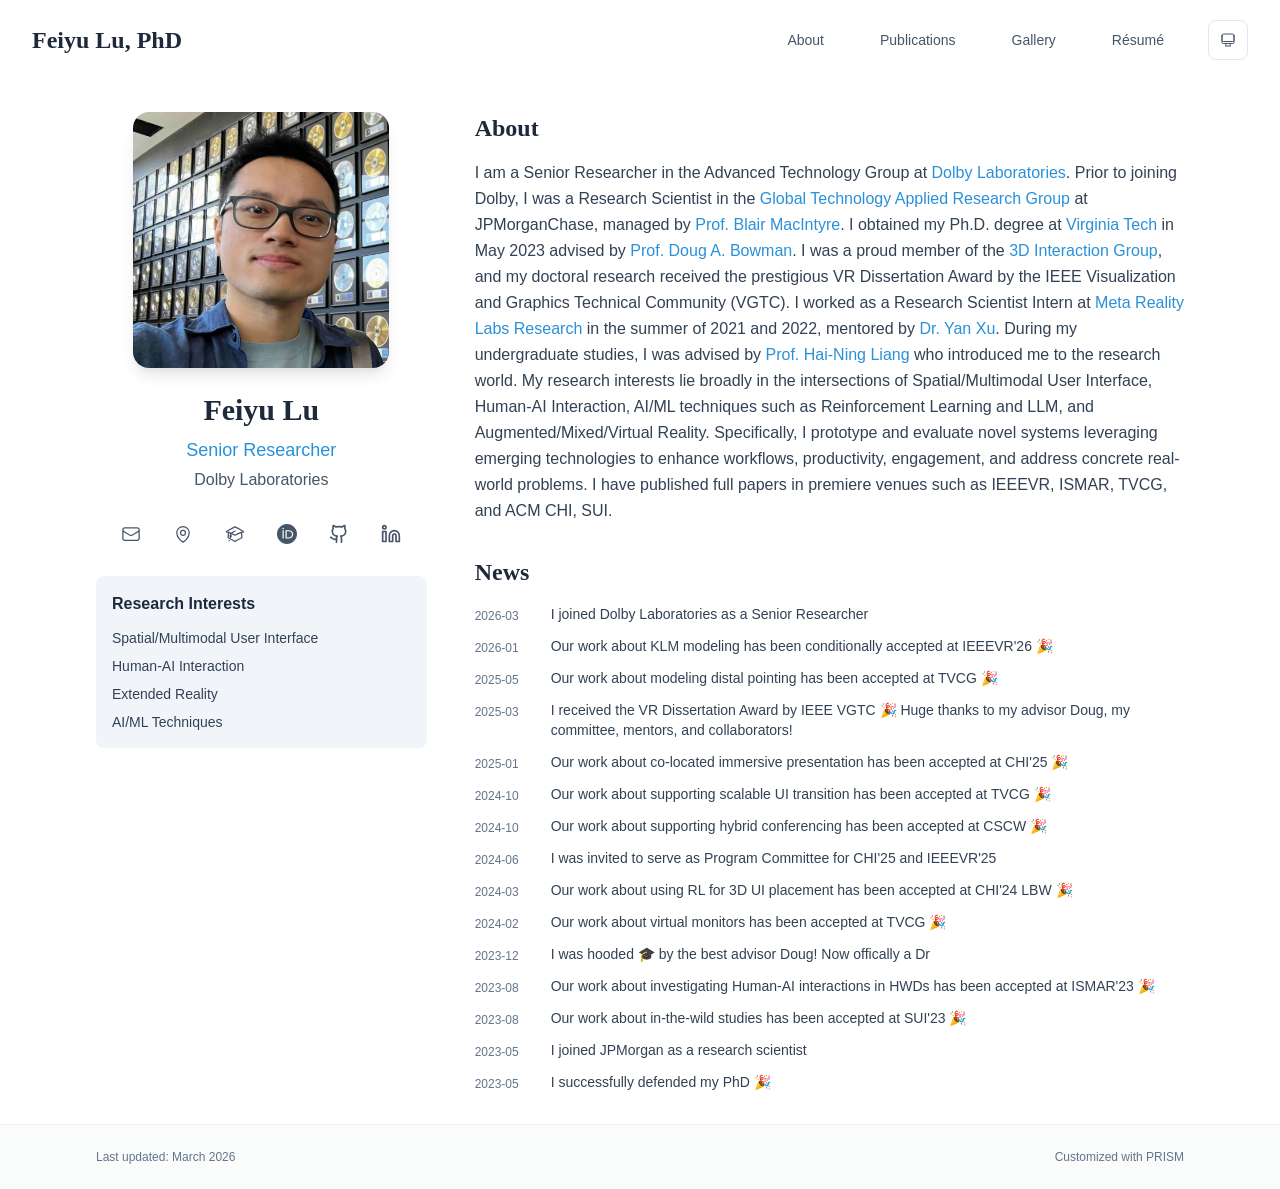
==== commit 8b500614: "initial commit" ====
--- a/index.html
+++ b/index.html
@@ -1,4 +1,4 @@
-<!DOCTYPE html><!--wQobKi3UpZus9DdIVsh_N--><html lang="en" class="scroll-smooth"><head><meta charSet="utf-8"/><meta name="viewport" content="width=device-width, initial-scale=1"/><link rel="preload" as="image" href="/bio.jpeg"/><link rel="stylesheet" href="/_next/static/css/d1c5af72691fb62d.css" data-precedence="next"/><link rel="preload" as="script" fetchPriority="low" href="/_next/static/chunks/webpack-32b99883bf220ffe.js"/><script src="/_next/static/chunks/4bd1b696-c023c6e3521b1417.js" async=""></script><script src="/_next/static/chunks/255-e057be79bd379a49.js" async=""></script><script src="/_next/static/chunks/main-app-4c1c8db595376ac7.js" async=""></script><script src="/_next/static/chunks/185-02e5984e85404956.js" async=""></script><script src="/_next/static/chunks/619-9168df9c2a29b74b.js" async=""></script><script src="/_next/static/chunks/599-36b43173d762fc47.js" async=""></script><script src="/_next/static/chunks/app/layout-469c3ac58d4ec14a.js" async=""></script><script src="/_next/static/chunks/26-d28d9aaef075d600.js" async=""></script><script src="/_next/static/chunks/159-c45695f20b86d5a5.js" async=""></script><script src="/_next/static/chunks/app/page-68cd417c87cf8fa0.js" async=""></script><link rel="icon" href="/FLlogo2.png" type="image/svg+xml"/><link rel="dns-prefetch" href="https://google-fonts.jialeliu.com"/><link rel="preconnect" href="https://google-fonts.jialeliu.com" crossorigin=""/><link rel="preload" as="style" href="https://google-fonts.jialeliu.com/css2?family=Inter:wght@300;400;500;600;700&amp;family=Crimson+Text:ital,wght@0,400;0,600;1,400&amp;display=swap"/><title>Feiyu Lu, PhD</title><meta name="description" content="Research Scientist at JPMorganChase."/><meta name="author" content="Feiyu Lu"/><meta name="keywords" content="Feiyu Lu,PhD,Research,Dolby Laboratories"/><meta name="creator" content="Feiyu Lu"/><meta name="publisher" content="Feiyu Lu"/><meta property="og:title" content="Feiyu Lu, PhD"/><meta property="og:description" content="Research Scientist at JPMorganChase."/><meta property="og:site_name" content="Feiyu Lu&#x27;s Website"/><meta property="og:locale" content="en_US"/><meta property="og:type" content="website"/><meta name="twitter:card" content="summary"/><meta name="twitter:title" content="Feiyu Lu, PhD"/><meta name="twitter:description" content="Research Scientist at JPMorganChase."/><link rel="icon" href="/FLlogo2.png"/><link rel="stylesheet" id="gfonts-css" href="https://google-fonts.jialeliu.com/css2?family=Inter:wght@300;400;500;600;700&amp;family=Crimson+Text:ital,wght@0,400;0,600;1,400&amp;display=swap" media="print"/><script>
+<!DOCTYPE html><!--OcD5rvCcOFqS3wn6H7fRS--><html lang="en" class="scroll-smooth"><head><meta charSet="utf-8"/><meta name="viewport" content="width=device-width, initial-scale=1"/><link rel="preload" as="image" href="/bio.jpeg"/><link rel="stylesheet" href="/_next/static/css/d1c5af72691fb62d.css" data-precedence="next"/><link rel="preload" as="script" fetchPriority="low" href="/_next/static/chunks/webpack-32b99883bf220ffe.js"/><script src="/_next/static/chunks/4bd1b696-c023c6e3521b1417.js" async=""></script><script src="/_next/static/chunks/255-e057be79bd379a49.js" async=""></script><script src="/_next/static/chunks/main-app-8730024c91d4fc63.js" async=""></script><script src="/_next/static/chunks/185-02e5984e85404956.js" async=""></script><script src="/_next/static/chunks/619-9168df9c2a29b74b.js" async=""></script><script src="/_next/static/chunks/599-36b43173d762fc47.js" async=""></script><script src="/_next/static/chunks/app/layout-b6f77a097ba0f890.js" async=""></script><script src="/_next/static/chunks/26-d28d9aaef075d600.js" async=""></script><script src="/_next/static/chunks/159-c45695f20b86d5a5.js" async=""></script><script src="/_next/static/chunks/app/page-f920e3dbb8c490d8.js" async=""></script><link rel="icon" href="/FLlogo2.png" type="image/svg+xml"/><link rel="dns-prefetch" href="https://google-fonts.jialeliu.com"/><link rel="preconnect" href="https://google-fonts.jialeliu.com" crossorigin=""/><link rel="preload" as="style" href="https://google-fonts.jialeliu.com/css2?family=Inter:wght@300;400;500;600;700&amp;family=Crimson+Text:ital,wght@0,400;0,600;1,400&amp;display=swap"/><title>Feiyu Lu, PhD</title><meta name="description" content="Research Scientist at JPMorganChase."/><meta name="author" content="Feiyu Lu"/><meta name="keywords" content="Feiyu Lu,PhD,Research,Dolby Laboratories"/><meta name="creator" content="Feiyu Lu"/><meta name="publisher" content="Feiyu Lu"/><meta property="og:title" content="Feiyu Lu, PhD"/><meta property="og:description" content="Research Scientist at JPMorganChase."/><meta property="og:site_name" content="Feiyu Lu&#x27;s Website"/><meta property="og:locale" content="en_US"/><meta property="og:type" content="website"/><meta name="twitter:card" content="summary"/><meta name="twitter:title" content="Feiyu Lu, PhD"/><meta name="twitter:description" content="Research Scientist at JPMorganChase."/><link rel="icon" href="/FLlogo2.png"/><link rel="stylesheet" id="gfonts-css" href="https://google-fonts.jialeliu.com/css2?family=Inter:wght@300;400;500;600;700&amp;family=Crimson+Text:ital,wght@0,400;0,600;1,400&amp;display=swap" media="print"/><script>
               (function(){
                 var l = document.getElementById('gfonts-css');
                 if (!l) return;
@@ -21,4 +21,4 @@
                 root.classList.add('light');
                 root.setAttribute('data-theme', 'light');
               }
-            </script><script src="/_next/static/chunks/polyfills-42372ed130431b0a.js" noModule=""></script></head><body class="font-sans antialiased"><div hidden=""><!--$--><!--/$--></div><div style="visibility:hidden"><nav class="fixed top-0 left-0 right-0 z-50" data-headlessui-state=""><div class="transition-all duration-300 ease-out bg-transparent" style="transform:translateY(-100px)"><div class="max-w-7xl mx-auto px-4 sm:px-6 lg:px-8"><div class="flex justify-between items-center h-16 lg:h-20"><div class="flex-shrink-0" tabindex="0"><a class="text-xl lg:text-2xl font-serif font-semibold text-primary hover:text-accent transition-colors duration-200" href="/">Feiyu Lu, PhD</a></div><div class="hidden lg:block"><div class="ml-10 flex items-center space-x-8"><div class="flex items-baseline space-x-8"><a class="relative px-3 py-2 text-sm font-medium transition-all duration-200 rounded hover:bg-accent/10 hover:shadow-sm text-primary" href="/"><span class="relative z-10">About</span><div class="absolute inset-0 bg-accent/10 rounded-lg"></div></a><a class="relative px-3 py-2 text-sm font-medium transition-all duration-200 rounded hover:bg-accent/10 hover:shadow-sm text-neutral-600 hover:text-primary" href="/publications/"><span class="relative z-10">Publications</span></a><a class="relative px-3 py-2 text-sm font-medium transition-all duration-200 rounded hover:bg-accent/10 hover:shadow-sm text-neutral-600 hover:text-primary" href="/gallery/"><span class="relative z-10">Gallery</span></a><a href="/Feiyu_Lu_Resume.pdf" target="_blank" rel="noopener noreferrer" class="px-3 py-2 text-sm font-medium text-neutral-600 hover:text-primary transition-all duration-200 rounded hover:bg-accent/10 hover:shadow-sm">Résumé</a></div><div class="flex items-center justify-center w-10 h-10 rounded-lg border border-neutral-200 dark:border-[rgba(148,163,184,0.24)] bg-background dark:bg-neutral-800"><div class="w-4 h-4 rounded-full bg-neutral-300 animate-pulse"></div></div></div></div><div class="lg:hidden flex items-center space-x-2"><div class="flex items-center justify-center w-10 h-10 rounded-lg border border-neutral-200 dark:border-[rgba(148,163,184,0.24)] bg-background dark:bg-neutral-800"><div class="w-4 h-4 rounded-full bg-neutral-300 animate-pulse"></div></div><button class="inline-flex items-center justify-center p-2 rounded-md text-neutral-600 hover:text-primary hover:bg-neutral-100 dark:hover:bg-neutral-800 focus:outline-none focus:ring-2 focus:ring-inset focus:ring-accent transition-colors duration-200" id="headlessui-disclosure-button-_R_5pdb_" type="button" aria-expanded="false" data-headlessui-state=""><span class="sr-only">Open main menu</span><div><svg xmlns="http://www.w3.org/2000/svg" fill="none" viewBox="0 0 24 24" stroke-width="1.5" stroke="currentColor" aria-hidden="true" data-slot="icon" class="block h-6 w-6"><path stroke-linecap="round" stroke-linejoin="round" d="M3.75 6.75h16.5M3.75 12h16.5m-16.5 5.25h16.5"></path></svg></div></button></div></div></div></div></nav><main class="min-h-screen pt-16 lg:pt-20"><div class="max-w-6xl mx-auto px-4 sm:px-6 lg:px-8 py-8 bg-background min-h-screen"><div class="grid grid-cols-1 lg:grid-cols-3 gap-12"><div class="lg:col-span-1"><div class="sticky top-8" style="opacity:0;transform:translateY(20px)"><div class="w-64 h-64 mx-auto mb-6 rounded-2xl overflow-hidden shadow-lg hover:shadow-xl transition-all duration-200 hover:scale-105 relative"><img alt="Feiyu Lu" width="256" height="256" decoding="async" data-nimg="1" class="w-full h-full object-cover object-[32%_center] absolute inset-0 transition-opacity duration-300 opacity-100" style="color:transparent" src="/bio.jpeg"/><img alt="Feiyu Lu&#x27;s cat" loading="lazy" width="256" height="256" decoding="async" data-nimg="1" class="w-full h-full object-cover object-[32%_center] absolute inset-0 transition-opacity duration-300 opacity-0" style="color:transparent" src="/bio-hover.jpg"/></div><div class="text-center mb-6"><h1 class="text-3xl font-serif font-bold text-primary mb-2">Feiyu Lu</h1><p class="text-lg text-accent font-medium mb-1">Senior Researcher</p><p class="text-neutral-600 mb-2">Dolby Laboratories</p></div><div class="flex flex-wrap justify-center gap-3 sm:gap-4 mb-6 relative px-2"><div class="relative"><button class="p-2 sm:p-2 transition-colors duration-200 text-neutral-600 dark:text-neutral-400 hover:text-accent" aria-label="Email"><svg xmlns="http://www.w3.org/2000/svg" fill="none" viewBox="0 0 24 24" stroke-width="1.5" stroke="currentColor" aria-hidden="true" data-slot="icon" class="h-5 w-5"><path stroke-linecap="round" stroke-linejoin="round" d="M21.75 6.75v10.5a2.25 2.25 0 0 1-2.25 2.25h-15a2.25 2.25 0 0 1-2.25-2.25V6.75m19.5 0A2.25 2.25 0 0 0 19.5 4.5h-15a2.25 2.25 0 0 0-2.25 2.25m19.5 0v.243a2.25 2.25 0 0 1-1.07 1.916l-7.5 4.615a2.25 2.25 0 0 1-2.36 0L3.32 8.91a2.25 2.25 0 0 1-1.07-1.916V6.75"></path></svg></button></div><div class="relative"><button class="p-2 sm:p-2 transition-colors duration-200 text-neutral-600 dark:text-neutral-400 hover:text-accent" aria-label="Location"><svg xmlns="http://www.w3.org/2000/svg" fill="none" viewBox="0 0 24 24" stroke-width="1.5" stroke="currentColor" aria-hidden="true" data-slot="icon" class="h-5 w-5"><path stroke-linecap="round" stroke-linejoin="round" d="M15 10.5a3 3 0 1 1-6 0 3 3 0 0 1 6 0Z"></path><path stroke-linecap="round" stroke-linejoin="round" d="M19.5 10.5c0 7.142-7.5 11.25-7.5 11.25S4.5 17.642 4.5 10.5a7.5 7.5 0 1 1 15 0Z"></path></svg></button></div><a href="https://scholar.google.com/citations?user=3gJVyKwAAAAJ&amp;hl=en&amp;oi=ao" target="_blank" rel="noopener noreferrer" class="p-2 sm:p-2 text-neutral-600 dark:text-neutral-400 hover:text-accent transition-colors duration-200" aria-label="Google Scholar"><svg xmlns="http://www.w3.org/2000/svg" fill="none" viewBox="0 0 24 24" stroke-width="1.5" stroke="currentColor" aria-hidden="true" data-slot="icon" class="h-5 w-5"><path stroke-linecap="round" stroke-linejoin="round" d="M4.26 10.147a60.438 60.438 0 0 0-.491 6.347A48.62 48.62 0 0 1 12 20.904a48.62 48.62 0 0 1 8.232-4.41 60.46 60.46 0 0 0-.491-6.347m-15.482 0a50.636 50.636 0 0 0-2.658-.813A59.906 59.906 0 0 1 12 3.493a59.903 59.903 0 0 1 10.399 5.84c-.896.248-1.783.52-2.658.814m-15.482 0A50.717 50.717 0 0 1 12 13.489a50.702 50.702 0 0 1 7.74-3.342M6.75 15a.75.75 0 1 0 0-1.5.75.75 0 0 0 0 1.5Zm0 0v-3.675A55.378 55.378 0 0 1 12 8.443m-7.007 11.55A5.981 5.981 0 0 0 6.75 15.75v-1.5"></path></svg></a><a href="https://orcid.org/0000-0002-1939-9352" target="_blank" rel="noopener noreferrer" class="p-2 sm:p-2 text-neutral-600 dark:text-neutral-400 hover:text-accent transition-colors duration-200" aria-label="ORCID"><svg viewBox="0 0 24 24" fill="currentColor" class="h-5 w-5" xmlns="http://www.w3.org/2000/svg"><path d="M12 0C5.372 0 0 5.372 0 12s5.372 12 12 12 12-5.372 12-12S18.628 0 12 0zM7.369 4.378c.525 0 .947.431.947.947s-.422.947-.947.947a.95.95 0 0 1-.947-.947c0-.525.422-.947.947-.947zm-.722 3.038h1.444v10.041H6.647V7.416zm3.562 0h3.9c3.712 0 5.344 2.653 5.344 5.025 0 2.578-2.016 5.025-5.325 5.025h-3.919V7.416zm1.444 1.303v7.444h2.297c3.272 0 4.022-2.484 4.022-3.722 0-2.016-1.284-3.722-4.097-3.722h-2.222z"></path></svg></a><a href="https://github.com/ericlu19" target="_blank" rel="noopener noreferrer" class="p-2 sm:p-2 text-neutral-600 dark:text-neutral-400 hover:text-accent transition-colors duration-200" aria-label="GitHub"><svg xmlns="http://www.w3.org/2000/svg" width="24" height="24" viewBox="0 0 24 24" fill="none" stroke="currentColor" stroke-width="2" stroke-linecap="round" stroke-linejoin="round" class="lucide lucide-github h-5 w-5" aria-hidden="true"><path d="M15 22v-4a4.8 4.8 0 0 0-1-3.5c3 0 6-2 6-5.5.08-1.25-.27-2.48-1-3.5.28-1.15.28-2.35 0-3.5 0 0-1 0-3 1.5-2.64-.5-5.36-.5-8 0C6 2 5 2 5 2c-.3 1.15-.3 2.35 0 3.5A5.403 5.403 0 0 0 4 9c0 3.5 3 5.5 6 5.5-.39.49-.68 1.05-.85 1.65-.17.6-.22 1.23-.15 1.85v4"></path><path d="M9 18c-4.51 2-5-2-7-2"></path></svg></a><a href="https://www.linkedin.com/in/feiyu-lu-9b12ba15a/" target="_blank" rel="noopener noreferrer" class="p-2 sm:p-2 text-neutral-600 dark:text-neutral-400 hover:text-accent transition-colors duration-200" aria-label="LinkedIn"><svg xmlns="http://www.w3.org/2000/svg" width="24" height="24" viewBox="0 0 24 24" fill="none" stroke="currentColor" stroke-width="2" stroke-linecap="round" stroke-linejoin="round" class="lucide lucide-linkedin h-5 w-5" aria-hidden="true"><path d="M16 8a6 6 0 0 1 6 6v7h-4v-7a2 2 0 0 0-2-2 2 2 0 0 0-2 2v7h-4v-7a6 6 0 0 1 6-6z"></path><rect width="4" height="12" x="2" y="9"></rect><circle cx="4" cy="4" r="2"></circle></svg></a></div><div class="bg-neutral-100 dark:bg-neutral-800 rounded-lg p-4 mb-6 hover:shadow-lg transition-all duration-200 hover:scale-[1.02]"><h3 class="font-semibold text-primary mb-3">Research Interests</h3><div class="space-y-2 text-sm text-neutral-700 dark:text-neutral-500"><div>Spatial/Multimodal User Interface</div><div>Human-AI Interaction</div><div>Reinforcement Learning</div><div>Large Language Models</div><div>Extended Reality</div></div></div></div></div><div class="lg:col-span-2 space-y-8"><section id="about" class="scroll-mt-24 space-y-8"><section style="opacity:0;transform:translateY(20px)"><h2 class="text-2xl font-serif font-bold text-primary mb-4">About</h2><div class="text-neutral-700 dark:text-neutral-600 leading-relaxed"><p class="mb-4 last:mb-0">I am a Senior Researcher in the Advanced Technology Group at <a href="https://www.dolby.com" node="[object Object]" target="_blank" rel="noopener noreferrer" class="text-accent font-medium transition-all duration-200 rounded hover:bg-accent/10 hover:shadow-sm">Dolby Laboratories</a>. Prior to joining Dolby, I was a Research Scientist in the <a href="https://www.jpmorgan.com/technology/applied-research" node="[object Object]" target="_blank" rel="noopener noreferrer" class="text-accent font-medium transition-all duration-200 rounded hover:bg-accent/10 hover:shadow-sm">Global Technology Applied Research Group</a> at JPMorganChase, managed by <a href="https://blairmacintyre.me/" node="[object Object]" target="_blank" rel="noopener noreferrer" class="text-accent font-medium transition-all duration-200 rounded hover:bg-accent/10 hover:shadow-sm">Prof. Blair MacIntyre</a>. I obtained my Ph.D. degree at <a href="https://cs.vt.edu/" node="[object Object]" target="_blank" rel="noopener noreferrer" class="text-accent font-medium transition-all duration-200 rounded hover:bg-accent/10 hover:shadow-sm">Virginia Tech</a> in May 2023 advised by <a href="https://wordpress.cs.vt.edu/3digroup/author/dbowman/" node="[object Object]" target="_blank" rel="noopener noreferrer" class="text-accent font-medium transition-all duration-200 rounded hover:bg-accent/10 hover:shadow-sm">Prof. Doug A. Bowman</a>. I was a proud member of the <a href="https://wordpress.cs.vt.edu/3digroup/" node="[object Object]" target="_blank" rel="noopener noreferrer" class="text-accent font-medium transition-all duration-200 rounded hover:bg-accent/10 hover:shadow-sm">3D Interaction Group</a>, and my doctoral research received the prestigious VR Dissertation Award by the IEEE Visualization and Graphics Technical Community (VGTC). I worked as a Research Scientist Intern at <a href="https://tech.fb.com/ar-vr/" node="[object Object]" target="_blank" rel="noopener noreferrer" class="text-accent font-medium transition-all duration-200 rounded hover:bg-accent/10 hover:shadow-sm">Meta Reality Labs Research</a> in the summer of 2021 and 2022, mentored by <a href="" node="[object Object]" target="_blank" rel="noopener noreferrer" class="text-accent font-medium transition-all duration-200 rounded hover:bg-accent/10 hover:shadow-sm">Dr. Yan Xu</a>. During my undergraduate studies, I was advised by <a href="https://facultyprofiles.hkust-gz.edu.cn/faculty-personal-page?id=437" node="[object Object]" target="_blank" rel="noopener noreferrer" class="text-accent font-medium transition-all duration-200 rounded hover:bg-accent/10 hover:shadow-sm">Prof. Hai-Ning Liang</a> who introduced me to the research world. My research interests lie broadly in the intersections of Spatial/Multimodal User Interface, Human-AI Interaction, AI/ML techniques such as Reinforcement Learning and LLM, and Augmented/Mixed/Virtual Reality. Specifically, I prototype and evaluate novel systems leveraging emerging technologies to enhance workflows, productivity, engagement, and address concrete real-world problems. I have published full papers in premiere venues such as IEEEVR, ISMAR, TVCG, and ACM CHI, SUI.</p></div></section><section style="opacity:0;transform:translateY(20px)"><h2 class="text-2xl font-serif font-bold text-primary mb-4">News</h2><div class="space-y-3"><div class="flex items-start space-x-3"><span class="text-xs text-neutral-500 mt-1 w-16 flex-shrink-0">2026-03</span><div class="text-sm text-neutral-700 [&amp;_a]:text-accent [&amp;_a]:no-underline [&amp;_a]:hover:underline"><p>I joined Dolby Laboratories as a Senior Researcher</p></div></div><div class="flex items-start space-x-3"><span class="text-xs text-neutral-500 mt-1 w-16 flex-shrink-0">2026-01</span><div class="text-sm text-neutral-700 [&amp;_a]:text-accent [&amp;_a]:no-underline [&amp;_a]:hover:underline"><p>Our work about KLM modeling has been conditionally accepted at IEEEVR&#x27;26 🎉</p></div></div><div class="flex items-start space-x-3"><span class="text-xs text-neutral-500 mt-1 w-16 flex-shrink-0">2025-05</span><div class="text-sm text-neutral-700 [&amp;_a]:text-accent [&amp;_a]:no-underline [&amp;_a]:hover:underline"><p>Our work about modeling distal pointing has been accepted at TVCG 🎉</p></div></div><div class="flex items-start space-x-3"><span class="text-xs text-neutral-500 mt-1 w-16 flex-shrink-0">2025-03</span><div class="text-sm text-neutral-700 [&amp;_a]:text-accent [&amp;_a]:no-underline [&amp;_a]:hover:underline"><p>I received the VR Dissertation Award by IEEE VGTC 🎉 Huge thanks to my advisor Doug, my committee, mentors, and collaborators!</p></div></div><div class="flex items-start space-x-3"><span class="text-xs text-neutral-500 mt-1 w-16 flex-shrink-0">2025-01</span><div class="text-sm text-neutral-700 [&amp;_a]:text-accent [&amp;_a]:no-underline [&amp;_a]:hover:underline"><p>Our work about co-located immersive presentation has been accepted at CHI&#x27;25 🎉</p></div></div><div class="flex items-start space-x-3"><span class="text-xs text-neutral-500 mt-1 w-16 flex-shrink-0">2024-10</span><div class="text-sm text-neutral-700 [&amp;_a]:text-accent [&amp;_a]:no-underline [&amp;_a]:hover:underline"><p>Our work about supporting scalable UI transition has been accepted at TVCG 🎉</p></div></div><div class="flex items-start space-x-3"><span class="text-xs text-neutral-500 mt-1 w-16 flex-shrink-0">2024-10</span><div class="text-sm text-neutral-700 [&amp;_a]:text-accent [&amp;_a]:no-underline [&amp;_a]:hover:underline"><p>Our work about supporting hybrid conferencing has been accepted at CSCW 🎉</p></div></div><div class="flex items-start space-x-3"><span class="text-xs text-neutral-500 mt-1 w-16 flex-shrink-0">2024-06</span><div class="text-sm text-neutral-700 [&amp;_a]:text-accent [&amp;_a]:no-underline [&amp;_a]:hover:underline"><p>I was invited to serve as Program Committee for CHI&#x27;25 and IEEEVR&#x27;25</p></div></div><div class="flex items-start space-x-3"><span class="text-xs text-neutral-500 mt-1 w-16 flex-shrink-0">2024-03</span><div class="text-sm text-neutral-700 [&amp;_a]:text-accent [&amp;_a]:no-underline [&amp;_a]:hover:underline"><p>Our work about using RL for 3D UI placement has been accepted at CHI&#x27;24 LBW 🎉</p></div></div><div class="flex items-start space-x-3"><span class="text-xs text-neutral-500 mt-1 w-16 flex-shrink-0">2024-02</span><div class="text-sm text-neutral-700 [&amp;_a]:text-accent [&amp;_a]:no-underline [&amp;_a]:hover:underline"><p>Our work about virtual monitors has been accepted at TVCG 🎉</p></div></div><div class="flex items-start space-x-3"><span class="text-xs text-neutral-500 mt-1 w-16 flex-shrink-0">2023-12</span><div class="text-sm text-neutral-700 [&amp;_a]:text-accent [&amp;_a]:no-underline [&amp;_a]:hover:underline"><p>I was hooded 🎓 by the best advisor Doug! Now offically a Dr</p></div></div><div class="flex items-start space-x-3"><span class="text-xs text-neutral-500 mt-1 w-16 flex-shrink-0">2023-08</span><div class="text-sm text-neutral-700 [&amp;_a]:text-accent [&amp;_a]:no-underline [&amp;_a]:hover:underline"><p>Our work about investigating Human-AI interactions in HWDs has been accepted at ISMAR&#x27;23 🎉</p></div></div><div class="flex items-start space-x-3"><span class="text-xs text-neutral-500 mt-1 w-16 flex-shrink-0">2023-08</span><div class="text-sm text-neutral-700 [&amp;_a]:text-accent [&amp;_a]:no-underline [&amp;_a]:hover:underline"><p>Our work about in-the-wild studies has been accepted at SUI&#x27;23 🎉</p></div></div><div class="flex items-start space-x-3"><span class="text-xs text-neutral-500 mt-1 w-16 flex-shrink-0">2023-05</span><div class="text-sm text-neutral-700 [&amp;_a]:text-accent [&amp;_a]:no-underline [&amp;_a]:hover:underline"><p>I joined JPMorgan as a research scientist</p></div></div><div class="flex items-start space-x-3"><span class="text-xs text-neutral-500 mt-1 w-16 flex-shrink-0">2023-05</span><div class="text-sm text-neutral-700 [&amp;_a]:text-accent [&amp;_a]:no-underline [&amp;_a]:hover:underline"><p>I successfully defended my PhD 🎉</p></div></div></div></section></section></div></div></div><!--$--><!--/$--></main><footer class="border-t border-neutral-200/50 bg-neutral-50/50 dark:bg-neutral-900/50 dark:border-neutral-700/50"><div class="max-w-6xl mx-auto px-4 sm:px-6 lg:px-8 py-6"><div class="flex flex-col sm:flex-row justify-between items-center gap-2"><p class="text-xs text-neutral-500">Last updated: <!-- -->March 2026</p><p class="text-xs text-neutral-500 flex items-center"><a href="https://github.com/xyjoey/PRISM" target="_blank" rel="noopener noreferrer">Customized with PRISM</a></p></div></div></footer></div><script src="/_next/static/chunks/webpack-32b99883bf220ffe.js" id="_R_" async=""></script><script>(self.__next_f=self.__next_f||[]).push([0])</script><script>self.__next_f.push([1,"1:\"$Sreact.fragment\"\n2:I[7558,[\"185\",\"static/chunks/185-02e5984e85404956.js\",\"619\",\"static/chunks/619-9168df9c2a29b74b.js\",\"599\",\"static/chunks/599-36b43173d762fc47.js\",\"177\",\"static/chunks/app/layout-469c3ac58d4ec14a.js\"],\"ThemeProvider\"]\n3:I[9994,[\"185\",\"static/chunks/185-02e5984e85404956.js\",\"619\",\"static/chunks/619-9168df9c2a29b74b.js\",\"599\",\"static/chunks/599-36b43173d762fc47.js\",\"177\",\"static/chunks/app/layout-469c3ac58d4ec14a.js\"],\"default\"]\n4:I[9766,[],\"\"]\n5:I[8924,[],\"\"]\nb:I[7150,[],\"\"]\n:HL[\"/_next/static/css/d1c5af72691fb62d.css\",\"style\"]\n"])</script><script>self.__next_f.push([1,"0:{\"P\":null,\"b\":\"wQobKi3UpZus9DdIVsh-N\",\"p\":\"\",\"c\":[\"\",\"\"],\"i\":false,\"f\":[[[\"\",{\"children\":[\"__PAGE__\",{}]},\"$undefined\",\"$undefined\",true],[\"\",[\"$\",\"$1\",\"c\",{\"children\":[[[\"$\",\"link\",\"0\",{\"rel\":\"stylesheet\",\"href\":\"/_next/static/css/d1c5af72691fb62d.css\",\"precedence\":\"next\",\"crossOrigin\":\"$undefined\",\"nonce\":\"$undefined\"}]],[\"$\",\"html\",null,{\"lang\":\"en\",\"className\":\"scroll-smooth\",\"suppressHydrationWarning\":true,\"children\":[[\"$\",\"head\",null,{\"children\":[[\"$\",\"link\",null,{\"rel\":\"icon\",\"href\":\"/FLlogo2.png\",\"type\":\"image/svg+xml\"}],[\"$\",\"link\",null,{\"rel\":\"dns-prefetch\",\"href\":\"https://google-fonts.jialeliu.com\"}],[\"$\",\"link\",null,{\"rel\":\"preconnect\",\"href\":\"https://google-fonts.jialeliu.com\",\"crossOrigin\":\"\"}],[\"$\",\"link\",null,{\"rel\":\"preload\",\"as\":\"style\",\"href\":\"https://google-fonts.jialeliu.com/css2?family=Inter:wght@300;400;500;600;700\u0026family=Crimson+Text:ital,wght@0,400;0,600;1,400\u0026display=swap\"}],[\"$\",\"link\",null,{\"rel\":\"stylesheet\",\"id\":\"gfonts-css\",\"href\":\"https://google-fonts.jialeliu.com/css2?family=Inter:wght@300;400;500;600;700\u0026family=Crimson+Text:ital,wght@0,400;0,600;1,400\u0026display=swap\",\"media\":\"print\"}],[\"$\",\"script\",null,{\"dangerouslySetInnerHTML\":{\"__html\":\"\\n              (function(){\\n                var l = document.getElementById('gfonts-css');\\n                if (!l) return;\\n                if (l.media !== 'all') {\\n                  l.addEventListener('load', function(){ try { l.media = 'all'; } catch(e){} });\\n                }\\n              })();\\n            \"}}],[\"$\",\"noscript\",null,{\"children\":[\"$\",\"link\",null,{\"rel\":\"stylesheet\",\"href\":\"https://google-fonts.jialeliu.com/css2?family=Inter:wght@300;400;500;600;700\u0026family=Crimson+Text:ital,wght@0,400;0,600;1,400\u0026display=swap\"}]}],[\"$\",\"script\",null,{\"dangerouslySetInnerHTML\":{\"__html\":\"\\n              try {\\n                const theme = localStorage.getItem('theme-storage');\\n                const parsed = theme ? JSON.parse(theme) : null;\\n                const setting = parsed?.state?.theme || 'system';\\n                const prefersDark = typeof window !== 'undefined' \u0026\u0026 window.matchMedia \u0026\u0026 window.matchMedia('(prefers-color-scheme: dark)').matches;\\n                const effective = setting === 'dark' ? 'dark' : (setting === 'light' ? 'light' : (prefersDark ? 'dark' : 'light'));\\n                var root = document.documentElement;\\n                root.classList.add(effective);\\n                root.setAttribute('data-theme', effective);\\n              } catch (e) {\\n                var root = document.documentElement;\\n                root.classList.add('light');\\n                root.setAttribute('data-theme', 'light');\\n              }\\n            \"}}]]}],[\"$\",\"body\",null,{\"className\":\"font-sans antialiased\",\"children\":[\"$\",\"$L2\",null,{\"children\":[[\"$\",\"$L3\",null,{\"items\":[{\"title\":\"About\",\"type\":\"page\",\"target\":\"about\",\"href\":\"/\"},{\"title\":\"Publications\",\"type\":\"page\",\"target\":\"publications\",\"href\":\"/publications\"},{\"title\":\"Gallery\",\"type\":\"page\",\"target\":\"gallery\",\"href\":\"/gallery\"},{\"title\":\"Résumé\",\"type\":\"link\",\"target\":\"cv\",\"href\":\"/Feiyu_Lu_Resume.pdf\",\"external\":true}],\"siteTitle\":\"Feiyu Lu, PhD\",\"enableOnePageMode\":false}],[\"$\",\"main\",null,{\"className\":\"min-h-screen pt-16 lg:pt-20\",\"children\":[\"$\",\"$L4\",null,{\"parallelRouterKey\":\"children\",\"error\":\"$undefined\",\"errorStyles\":\"$undefined\",\"errorScripts\":\"$undefined\",\"template\":[\"$\",\"$L5\",null,{}],\"templateStyles\":\"$undefined\",\"templateScripts\":\"$undefined\",\"notFound\":[[[\"$\",\"title\",null,{\"children\":\"404: This page could not be found.\"}],[\"$\",\"div\",null,{\"style\":{\"fontFamily\":\"system-ui,\\\"Segoe UI\\\",Roboto,Helvetica,Arial,sans-serif,\\\"Apple Color Emoji\\\",\\\"Segoe UI Emoji\\\"\",\"height\":\"100vh\",\"textAlign\":\"center\",\"display\":\"flex\",\"flexDirection\":\"column\",\"alignItems\":\"center\",\"justifyContent\":\"center\"},\"children\":[\"$\",\"div\",null,{\"children\":[[\"$\",\"style\",null,{\"dangerouslySetInnerHTML\":{\"__html\":\"body{color:#000;background:#fff;margin:0}.next-error-h1{border-right:1px solid rgba(0,0,0,.3)}@media (prefers-color-scheme:dark){body{color:#fff;background:#000}.next-error-h1{border-right:1px solid rgba(255,255,255,.3)}}\"}}],\"$L6\",\"$L7\"]}]}]],[]],\"forbidden\":\"$undefined\",\"unauthorized\":\"$undefined\"}]}],\"$L8\"]}]}]]}]]}],{\"children\":[\"__PAGE__\",\"$L9\",{},null,false]},null,false],\"$La\",false]],\"m\":\"$undefined\",\"G\":[\"$b\",[]],\"s\":false,\"S\":true}\n"])</script><script>self.__next_f.push([1,"c:I[7923,[\"185\",\"static/chunks/185-02e5984e85404956.js\",\"619\",\"static/chunks/619-9168df9c2a29b74b.js\",\"599\",\"static/chunks/599-36b43173d762fc47.js\",\"177\",\"static/chunks/app/layout-469c3ac58d4ec14a.js\"],\"default\"]\nd:I[3756,[\"185\",\"static/chunks/185-02e5984e85404956.js\",\"26\",\"static/chunks/26-d28d9aaef075d600.js\",\"619\",\"static/chunks/619-9168df9c2a29b74b.js\",\"159\",\"static/chunks/159-c45695f20b86d5a5.js\",\"974\",\"static/chunks/app/page-68cd417c87cf8fa0.js\"],\"default\"]\ne:I[470,[\"185\",\"static/chunks/185-02e5984e85404956.js\",\"26\",\"static/chunks/26-d28d9aaef075d600.js\",\"619\",\"static/chunks/619-9168df9c2a29b74b.js\",\"159\",\"static/chunks/159-c45695f20b86d5a5.js\",\"974\",\"static/chunks/app/page-68cd417c87cf8fa0.js\"],\"default\"]\n10:I[5078,[\"185\",\"static/chunks/185-02e5984e85404956.js\",\"26\",\"static/chunks/26-d28d9aaef075d600.js\",\"619\",\"static/chunks/619-9168df9c2a29b74b.js\",\"159\",\"static/chunks/159-c45695f20b86d5a5.js\",\"974\",\"static/chunks/app/page-68cd417c87cf8fa0.js\"],\"default\"]\n12:I[4431,[],\"ViewportBoundary\"]\n14:I[4431,[],\"MetadataBoundary\"]\n15:\"$Sreact.suspense\"\n6:[\"$\",\"h1\",null,{\"className\":\"next-error-h1\",\"style\":{\"display\":\"inline-block\",\"margin\":\"0 20px 0 0\",\"padding\":\"0 23px 0 0\",\"fontSize\":24,\"fontWeight\":500,\"verticalAlign\":\"top\",\"lineHeight\":\"49px\"},\"children\":404}]\n7:[\"$\",\"div\",null,{\"style\":{\"display\":\"inline-block\"},\"children\":[\"$\",\"h2\",null,{\"style\":{\"fontSize\":14,\"fontWeight\":400,\"lineHeight\":\"49px\",\"margin\":0},\"children\":\"This page could not be found.\"}]}]\n8:[\"$\",\"$Lc\",null,{\"lastUpdated\":\"March 2026\"}]\nf:T61b,"])</script><script>self.__next_f.push([1,"I am a Senior Researcher in the Advanced Technology Group at [Dolby Laboratories](https://www.dolby.com). Prior to joining Dolby, I was a Research Scientist in the [Global Technology Applied Research Group](https://www.jpmorgan.com/technology/applied-research) at JPMorganChase, managed by [Prof. Blair MacIntyre](https://blairmacintyre.me/). I obtained my Ph.D. degree at [Virginia Tech](https://cs.vt.edu/) in May 2023 advised by [Prof. Doug A. Bowman](https://wordpress.cs.vt.edu/3digroup/author/dbowman/). I was a proud member of the [3D Interaction Group](https://wordpress.cs.vt.edu/3digroup/), and my doctoral research received the prestigious VR Dissertation Award by the IEEE Visualization and Graphics Technical Community (VGTC). I worked as a Research Scientist Intern at [Meta Reality Labs Research](https://tech.fb.com/ar-vr/) in the summer of 2021 and 2022, mentored by [Dr. Yan Xu](). During my undergraduate studies, I was advised by [Prof. Hai-Ning Liang](https://facultyprofiles.hkust-gz.edu.cn/faculty-personal-page?id=437) who introduced me to the research world. My research interests lie broadly in the intersections of Spatial/Multimodal User Interface, Human-AI Interaction, AI/ML techniques such as Reinforcement Learning and LLM, and Augmented/Mixed/Virtual Reality. Specifically, I prototype and evaluate novel systems leveraging emerging technologies to enhance workflows, productivity, engagement, and address concrete real-world problems. I have published full papers in premiere venues such as IEEEVR, ISMAR, TVCG, and ACM CHI, SUI."])</script><script>self.__next_f.push([1,"9:[\"$\",\"$1\",\"c\",{\"children\":[[\"$\",\"div\",null,{\"className\":\"max-w-6xl mx-auto px-4 sm:px-6 lg:px-8 py-8 bg-background min-h-screen\",\"children\":[\"$\",\"div\",null,{\"className\":\"grid grid-cols-1 lg:grid-cols-3 gap-12\",\"children\":[[\"$\",\"div\",null,{\"className\":\"lg:col-span-1\",\"children\":[\"$\",\"$Ld\",null,{\"author\":{\"name\":\"Feiyu Lu\",\"title\":\"Senior Researcher\",\"institution\":\"Dolby Laboratories\",\"avatar\":\"/bio.jpeg\",\"altavatar\":\"/bio-hover.jpg\"},\"social\":{\"email\":\"feiyulu@vt.edu\",\"location\":\"NYC, New York\",\"location_url\":\"https://maps.google.com\",\"location_details\":[\"Midtown\",\"Manhattan, New York\"],\"google_scholar\":\"https://scholar.google.com/citations?user=3gJVyKwAAAAJ\u0026hl=en\u0026oi=ao\",\"orcid\":\"https://orcid.org/0000-0002-1939-9352\",\"github\":\"https://github.com/ericlu19\",\"linkedin\":\"https://www.linkedin.com/in/feiyu-lu-9b12ba15a/\"},\"features\":{\"enable_likes\":false,\"enable_one_page_mode\":false},\"researchInterests\":[\"Spatial/Multimodal User Interface\",\"Human-AI Interaction\",\"Reinforcement Learning\",\"Large Language Models\",\"Extended Reality\"]}]}],[\"$\",\"div\",null,{\"className\":\"lg:col-span-2 space-y-8\",\"children\":[[\"$\",\"section\",\"about\",{\"id\":\"about\",\"className\":\"scroll-mt-24 space-y-8\",\"children\":[[[\"$\",\"$Le\",\"about\",{\"content\":\"$f\",\"title\":\"About\"}],[\"$\",\"$L10\",\"news\",{\"items\":[{\"date\":\"2026-03\",\"content\":\"I joined Dolby Laboratories as a Senior Researcher\"},{\"date\":\"2026-01\",\"content\":\"Our work about KLM modeling has been conditionally accepted at IEEEVR'26 🎉\"},{\"date\":\"2025-05\",\"content\":\"Our work about modeling distal pointing has been accepted at TVCG 🎉\"},{\"date\":\"2025-03\",\"content\":\"I received the VR Dissertation Award by IEEE VGTC 🎉 Huge thanks to my advisor Doug, my committee, mentors, and collaborators!\"},{\"date\":\"2025-01\",\"content\":\"Our work about co-located immersive presentation has been accepted at CHI'25 🎉\"},{\"date\":\"2024-10\",\"content\":\"Our work about supporting scalable UI transition has been accepted at TVCG 🎉\"},{\"date\":\"2024-10\",\"content\":\"Our work about supporting hybrid conferencing has been accepted at CSCW 🎉\"},{\"date\":\"2024-06\",\"content\":\"I was invited to serve as Program Committee for CHI'25 and IEEEVR'25\"},{\"date\":\"2024-03\",\"content\":\"Our work about using RL for 3D UI placement has been accepted at CHI'24 LBW 🎉\"},{\"date\":\"2024-02\",\"content\":\"Our work about virtual monitors has been accepted at TVCG 🎉\"},{\"date\":\"2023-12\",\"content\":\"I was hooded 🎓 by the best advisor Doug! Now offically a Dr\"},{\"date\":\"2023-08\",\"content\":\"Our work about investigating Human-AI interactions in HWDs has been accepted at ISMAR'23 🎉\"},{\"date\":\"2023-08\",\"content\":\"Our work about in-the-wild studies has been accepted at SUI'23 🎉\"},{\"date\":\"2023-05\",\"content\":\"I joined JPMorgan as a research scientist\"},{\"date\":\"2023-05\",\"content\":\"I successfully defended my PhD 🎉\"}],\"title\":\"News\"}]],false,false,false,false]}]]}]]}]}],null,\"$L11\"]}]\n"])</script><script>self.__next_f.push([1,"a:[\"$\",\"$1\",\"h\",{\"children\":[null,[[\"$\",\"$L12\",null,{\"children\":\"$L13\"}],null],[\"$\",\"$L14\",null,{\"children\":[\"$\",\"div\",null,{\"hidden\":true,\"children\":[\"$\",\"$15\",null,{\"fallback\":null,\"children\":\"$L16\"}]}]}]]}]\n"])</script><script>self.__next_f.push([1,"17:I[4431,[],\"OutletBoundary\"]\n19:I[5278,[],\"AsyncMetadataOutlet\"]\n11:[\"$\",\"$L17\",null,{\"children\":[\"$L18\",[\"$\",\"$L19\",null,{\"promise\":\"$@1a\"}]]}]\n"])</script><script>self.__next_f.push([1,"13:[[\"$\",\"meta\",\"0\",{\"charSet\":\"utf-8\"}],[\"$\",\"meta\",\"1\",{\"name\":\"viewport\",\"content\":\"width=device-width, initial-scale=1\"}]]\n"])</script><script>self.__next_f.push([1,"18:null\n"])</script><script>self.__next_f.push([1,"1b:I[622,[],\"IconMark\"]\n"])</script><script>self.__next_f.push([1,"1a:{\"metadata\":[[\"$\",\"title\",\"0\",{\"children\":\"Feiyu Lu, PhD\"}],[\"$\",\"meta\",\"1\",{\"name\":\"description\",\"content\":\"Research Scientist at JPMorganChase.\"}],[\"$\",\"meta\",\"2\",{\"name\":\"author\",\"content\":\"Feiyu Lu\"}],[\"$\",\"meta\",\"3\",{\"name\":\"keywords\",\"content\":\"Feiyu Lu,PhD,Research,Dolby Laboratories\"}],[\"$\",\"meta\",\"4\",{\"name\":\"creator\",\"content\":\"Feiyu Lu\"}],[\"$\",\"meta\",\"5\",{\"name\":\"publisher\",\"content\":\"Feiyu Lu\"}],[\"$\",\"meta\",\"6\",{\"property\":\"og:title\",\"content\":\"Feiyu Lu, PhD\"}],[\"$\",\"meta\",\"7\",{\"property\":\"og:description\",\"content\":\"Research Scientist at JPMorganChase.\"}],[\"$\",\"meta\",\"8\",{\"property\":\"og:site_name\",\"content\":\"Feiyu Lu's Website\"}],[\"$\",\"meta\",\"9\",{\"property\":\"og:locale\",\"content\":\"en_US\"}],[\"$\",\"meta\",\"10\",{\"property\":\"og:type\",\"content\":\"website\"}],[\"$\",\"meta\",\"11\",{\"name\":\"twitter:card\",\"content\":\"summary\"}],[\"$\",\"meta\",\"12\",{\"name\":\"twitter:title\",\"content\":\"Feiyu Lu, PhD\"}],[\"$\",\"meta\",\"13\",{\"name\":\"twitter:description\",\"content\":\"Research Scientist at JPMorganChase.\"}],[\"$\",\"link\",\"14\",{\"rel\":\"icon\",\"href\":\"/FLlogo2.png\"}],[\"$\",\"$L1b\",\"15\",{}]],\"error\":null,\"digest\":\"$undefined\"}\n"])</script><script>self.__next_f.push([1,"16:\"$1a:metadata\"\n"])</script></body></html>+            </script><script src="/_next/static/chunks/polyfills-42372ed130431b0a.js" noModule=""></script></head><body class="font-sans antialiased"><div hidden=""><!--$--><!--/$--></div><div style="visibility:hidden"><nav class="fixed top-0 left-0 right-0 z-50" data-headlessui-state=""><div class="transition-all duration-300 ease-out bg-transparent" style="transform:translateY(-100px)"><div class="max-w-7xl mx-auto px-4 sm:px-6 lg:px-8"><div class="flex justify-between items-center h-16 lg:h-20"><div class="flex-shrink-0" tabindex="0"><a class="text-xl lg:text-2xl font-serif font-semibold text-primary hover:text-accent transition-colors duration-200" href="/">Feiyu Lu, PhD</a></div><div class="hidden lg:block"><div class="ml-10 flex items-center space-x-8"><div class="flex items-baseline space-x-8"><a class="relative px-3 py-2 text-sm font-medium transition-all duration-200 rounded hover:bg-accent/10 hover:shadow-sm text-primary" href="/"><span class="relative z-10">About</span><div class="absolute inset-0 bg-accent/10 rounded-lg"></div></a><a class="relative px-3 py-2 text-sm font-medium transition-all duration-200 rounded hover:bg-accent/10 hover:shadow-sm text-neutral-600 hover:text-primary" href="/publications/"><span class="relative z-10">Publications</span></a><a class="relative px-3 py-2 text-sm font-medium transition-all duration-200 rounded hover:bg-accent/10 hover:shadow-sm text-neutral-600 hover:text-primary" href="/gallery/"><span class="relative z-10">Gallery</span></a><a href="/Feiyu_Lu_Resume.pdf" target="_blank" rel="noopener noreferrer" class="px-3 py-2 text-sm font-medium text-neutral-600 hover:text-primary transition-all duration-200 rounded hover:bg-accent/10 hover:shadow-sm">Résumé</a></div><div class="flex items-center justify-center w-10 h-10 rounded-lg border border-neutral-200 dark:border-[rgba(148,163,184,0.24)] bg-background dark:bg-neutral-800"><div class="w-4 h-4 rounded-full bg-neutral-300 animate-pulse"></div></div></div></div><div class="lg:hidden flex items-center space-x-2"><div class="flex items-center justify-center w-10 h-10 rounded-lg border border-neutral-200 dark:border-[rgba(148,163,184,0.24)] bg-background dark:bg-neutral-800"><div class="w-4 h-4 rounded-full bg-neutral-300 animate-pulse"></div></div><button class="inline-flex items-center justify-center p-2 rounded-md text-neutral-600 hover:text-primary hover:bg-neutral-100 dark:hover:bg-neutral-800 focus:outline-none focus:ring-2 focus:ring-inset focus:ring-accent transition-colors duration-200" id="headlessui-disclosure-button-_R_5pdb_" type="button" aria-expanded="false" data-headlessui-state=""><span class="sr-only">Open main menu</span><div><svg xmlns="http://www.w3.org/2000/svg" fill="none" viewBox="0 0 24 24" stroke-width="1.5" stroke="currentColor" aria-hidden="true" data-slot="icon" class="block h-6 w-6"><path stroke-linecap="round" stroke-linejoin="round" d="M3.75 6.75h16.5M3.75 12h16.5m-16.5 5.25h16.5"></path></svg></div></button></div></div></div></div></nav><main class="min-h-screen pt-16 lg:pt-20"><div class="max-w-6xl mx-auto px-4 sm:px-6 lg:px-8 py-8 bg-background min-h-screen"><div class="grid grid-cols-1 lg:grid-cols-3 gap-12"><div class="lg:col-span-1"><div class="sticky top-8" style="opacity:0;transform:translateY(20px)"><div class="w-64 h-64 mx-auto mb-6 rounded-2xl overflow-hidden shadow-lg hover:shadow-xl transition-all duration-200 hover:scale-105 relative"><img alt="Feiyu Lu" width="256" height="256" decoding="async" data-nimg="1" class="w-full h-full object-cover object-[32%_center] absolute inset-0 transition-opacity duration-300 opacity-100" style="color:transparent" src="/bio.jpeg"/><img alt="Feiyu Lu&#x27;s cat" loading="lazy" width="256" height="256" decoding="async" data-nimg="1" class="w-full h-full object-cover object-[32%_center] absolute inset-0 transition-opacity duration-300 opacity-0" style="color:transparent" src="/bio-hover.jpg"/></div><div class="text-center mb-6"><h1 class="text-3xl font-serif font-bold text-primary mb-2">Feiyu Lu</h1><p class="text-lg text-accent font-medium mb-1">Senior Researcher</p><p class="text-neutral-600 mb-2">Dolby Laboratories</p></div><div class="flex flex-wrap justify-center gap-3 sm:gap-4 mb-6 relative px-2"><div class="relative"><button class="p-2 sm:p-2 transition-colors duration-200 text-neutral-600 dark:text-neutral-400 hover:text-accent" aria-label="Email"><svg xmlns="http://www.w3.org/2000/svg" fill="none" viewBox="0 0 24 24" stroke-width="1.5" stroke="currentColor" aria-hidden="true" data-slot="icon" class="h-5 w-5"><path stroke-linecap="round" stroke-linejoin="round" d="M21.75 6.75v10.5a2.25 2.25 0 0 1-2.25 2.25h-15a2.25 2.25 0 0 1-2.25-2.25V6.75m19.5 0A2.25 2.25 0 0 0 19.5 4.5h-15a2.25 2.25 0 0 0-2.25 2.25m19.5 0v.243a2.25 2.25 0 0 1-1.07 1.916l-7.5 4.615a2.25 2.25 0 0 1-2.36 0L3.32 8.91a2.25 2.25 0 0 1-1.07-1.916V6.75"></path></svg></button></div><div class="relative"><button class="p-2 sm:p-2 transition-colors duration-200 text-neutral-600 dark:text-neutral-400 hover:text-accent" aria-label="Location"><svg xmlns="http://www.w3.org/2000/svg" fill="none" viewBox="0 0 24 24" stroke-width="1.5" stroke="currentColor" aria-hidden="true" data-slot="icon" class="h-5 w-5"><path stroke-linecap="round" stroke-linejoin="round" d="M15 10.5a3 3 0 1 1-6 0 3 3 0 0 1 6 0Z"></path><path stroke-linecap="round" stroke-linejoin="round" d="M19.5 10.5c0 7.142-7.5 11.25-7.5 11.25S4.5 17.642 4.5 10.5a7.5 7.5 0 1 1 15 0Z"></path></svg></button></div><a href="https://scholar.google.com/citations?user=3gJVyKwAAAAJ&amp;hl=en&amp;oi=ao" target="_blank" rel="noopener noreferrer" class="p-2 sm:p-2 text-neutral-600 dark:text-neutral-400 hover:text-accent transition-colors duration-200" aria-label="Google Scholar"><svg xmlns="http://www.w3.org/2000/svg" fill="none" viewBox="0 0 24 24" stroke-width="1.5" stroke="currentColor" aria-hidden="true" data-slot="icon" class="h-5 w-5"><path stroke-linecap="round" stroke-linejoin="round" d="M4.26 10.147a60.438 60.438 0 0 0-.491 6.347A48.62 48.62 0 0 1 12 20.904a48.62 48.62 0 0 1 8.232-4.41 60.46 60.46 0 0 0-.491-6.347m-15.482 0a50.636 50.636 0 0 0-2.658-.813A59.906 59.906 0 0 1 12 3.493a59.903 59.903 0 0 1 10.399 5.84c-.896.248-1.783.52-2.658.814m-15.482 0A50.717 50.717 0 0 1 12 13.489a50.702 50.702 0 0 1 7.74-3.342M6.75 15a.75.75 0 1 0 0-1.5.75.75 0 0 0 0 1.5Zm0 0v-3.675A55.378 55.378 0 0 1 12 8.443m-7.007 11.55A5.981 5.981 0 0 0 6.75 15.75v-1.5"></path></svg></a><a href="https://orcid.org/0000-0002-1939-9352" target="_blank" rel="noopener noreferrer" class="p-2 sm:p-2 text-neutral-600 dark:text-neutral-400 hover:text-accent transition-colors duration-200" aria-label="ORCID"><svg viewBox="0 0 24 24" fill="currentColor" class="h-5 w-5" xmlns="http://www.w3.org/2000/svg"><path d="M12 0C5.372 0 0 5.372 0 12s5.372 12 12 12 12-5.372 12-12S18.628 0 12 0zM7.369 4.378c.525 0 .947.431.947.947s-.422.947-.947.947a.95.95 0 0 1-.947-.947c0-.525.422-.947.947-.947zm-.722 3.038h1.444v10.041H6.647V7.416zm3.562 0h3.9c3.712 0 5.344 2.653 5.344 5.025 0 2.578-2.016 5.025-5.325 5.025h-3.919V7.416zm1.444 1.303v7.444h2.297c3.272 0 4.022-2.484 4.022-3.722 0-2.016-1.284-3.722-4.097-3.722h-2.222z"></path></svg></a><a href="https://github.com/ericlu19" target="_blank" rel="noopener noreferrer" class="p-2 sm:p-2 text-neutral-600 dark:text-neutral-400 hover:text-accent transition-colors duration-200" aria-label="GitHub"><svg xmlns="http://www.w3.org/2000/svg" width="24" height="24" viewBox="0 0 24 24" fill="none" stroke="currentColor" stroke-width="2" stroke-linecap="round" stroke-linejoin="round" class="lucide lucide-github h-5 w-5" aria-hidden="true"><path d="M15 22v-4a4.8 4.8 0 0 0-1-3.5c3 0 6-2 6-5.5.08-1.25-.27-2.48-1-3.5.28-1.15.28-2.35 0-3.5 0 0-1 0-3 1.5-2.64-.5-5.36-.5-8 0C6 2 5 2 5 2c-.3 1.15-.3 2.35 0 3.5A5.403 5.403 0 0 0 4 9c0 3.5 3 5.5 6 5.5-.39.49-.68 1.05-.85 1.65-.17.6-.22 1.23-.15 1.85v4"></path><path d="M9 18c-4.51 2-5-2-7-2"></path></svg></a><a href="https://www.linkedin.com/in/feiyu-lu-9b12ba15a/" target="_blank" rel="noopener noreferrer" class="p-2 sm:p-2 text-neutral-600 dark:text-neutral-400 hover:text-accent transition-colors duration-200" aria-label="LinkedIn"><svg xmlns="http://www.w3.org/2000/svg" width="24" height="24" viewBox="0 0 24 24" fill="none" stroke="currentColor" stroke-width="2" stroke-linecap="round" stroke-linejoin="round" class="lucide lucide-linkedin h-5 w-5" aria-hidden="true"><path d="M16 8a6 6 0 0 1 6 6v7h-4v-7a2 2 0 0 0-2-2 2 2 0 0 0-2 2v7h-4v-7a6 6 0 0 1 6-6z"></path><rect width="4" height="12" x="2" y="9"></rect><circle cx="4" cy="4" r="2"></circle></svg></a></div><div class="bg-neutral-100 dark:bg-neutral-800 rounded-lg p-4 mb-6 hover:shadow-lg transition-all duration-200 hover:scale-[1.02]"><h3 class="font-semibold text-primary mb-3">Research Interests</h3><div class="space-y-2 text-sm text-neutral-700 dark:text-neutral-500"><div>Spatial/Multimodal User Interface</div><div>Human-AI Interaction</div><div>Extended Reality</div><div>AI/ML Techniques</div></div></div></div></div><div class="lg:col-span-2 space-y-8"><section id="about" class="scroll-mt-24 space-y-8"><section style="opacity:0;transform:translateY(20px)"><h2 class="text-2xl font-serif font-bold text-primary mb-4">About</h2><div class="text-neutral-700 dark:text-neutral-600 leading-relaxed"><p class="mb-4 last:mb-0">I am a Senior Researcher in the Advanced Technology Group at <a href="https://www.dolby.com" node="[object Object]" target="_blank" rel="noopener noreferrer" class="text-accent font-medium transition-all duration-200 rounded hover:bg-accent/10 hover:shadow-sm">Dolby Laboratories</a>. Prior to joining Dolby, I was a Research Scientist in the <a href="https://www.jpmorgan.com/technology/applied-research" node="[object Object]" target="_blank" rel="noopener noreferrer" class="text-accent font-medium transition-all duration-200 rounded hover:bg-accent/10 hover:shadow-sm">Global Technology Applied Research Group</a> at JPMorganChase, managed by <a href="https://blairmacintyre.me/" node="[object Object]" target="_blank" rel="noopener noreferrer" class="text-accent font-medium transition-all duration-200 rounded hover:bg-accent/10 hover:shadow-sm">Prof. Blair MacIntyre</a>. I obtained my Ph.D. degree at <a href="https://cs.vt.edu/" node="[object Object]" target="_blank" rel="noopener noreferrer" class="text-accent font-medium transition-all duration-200 rounded hover:bg-accent/10 hover:shadow-sm">Virginia Tech</a> in May 2023 advised by <a href="https://wordpress.cs.vt.edu/3digroup/author/dbowman/" node="[object Object]" target="_blank" rel="noopener noreferrer" class="text-accent font-medium transition-all duration-200 rounded hover:bg-accent/10 hover:shadow-sm">Prof. Doug A. Bowman</a>. I was a proud member of the <a href="https://wordpress.cs.vt.edu/3digroup/" node="[object Object]" target="_blank" rel="noopener noreferrer" class="text-accent font-medium transition-all duration-200 rounded hover:bg-accent/10 hover:shadow-sm">3D Interaction Group</a>, and my doctoral research received the prestigious VR Dissertation Award by the IEEE Visualization and Graphics Technical Community (VGTC). I worked as a Research Scientist Intern at <a href="https://tech.fb.com/ar-vr/" node="[object Object]" target="_blank" rel="noopener noreferrer" class="text-accent font-medium transition-all duration-200 rounded hover:bg-accent/10 hover:shadow-sm">Meta Reality Labs Research</a> in the summer of 2021 and 2022, mentored by <a href="" node="[object Object]" target="_blank" rel="noopener noreferrer" class="text-accent font-medium transition-all duration-200 rounded hover:bg-accent/10 hover:shadow-sm">Dr. Yan Xu</a>. During my undergraduate studies, I was advised by <a href="https://facultyprofiles.hkust-gz.edu.cn/faculty-personal-page?id=437" node="[object Object]" target="_blank" rel="noopener noreferrer" class="text-accent font-medium transition-all duration-200 rounded hover:bg-accent/10 hover:shadow-sm">Prof. Hai-Ning Liang</a> who introduced me to the research world. My research interests lie broadly in the intersections of Spatial/Multimodal User Interface, Human-AI Interaction, AI/ML techniques such as Reinforcement Learning and LLM, and Augmented/Mixed/Virtual Reality. Specifically, I prototype and evaluate novel systems leveraging emerging technologies to enhance workflows, productivity, engagement, and address concrete real-world problems. I have published full papers in premiere venues such as IEEEVR, ISMAR, TVCG, and ACM CHI, SUI.</p></div></section><section style="opacity:0;transform:translateY(20px)"><h2 class="text-2xl font-serif font-bold text-primary mb-4">News</h2><div class="space-y-3"><div class="flex items-start space-x-3"><span class="text-xs text-neutral-500 mt-1 w-16 flex-shrink-0">2026-03</span><div class="text-sm text-neutral-700 [&amp;_a]:text-accent [&amp;_a]:no-underline [&amp;_a]:hover:underline"><p>I joined Dolby Laboratories as a Senior Researcher</p></div></div><div class="flex items-start space-x-3"><span class="text-xs text-neutral-500 mt-1 w-16 flex-shrink-0">2026-01</span><div class="text-sm text-neutral-700 [&amp;_a]:text-accent [&amp;_a]:no-underline [&amp;_a]:hover:underline"><p>Our work about KLM modeling has been conditionally accepted at IEEEVR&#x27;26 🎉</p></div></div><div class="flex items-start space-x-3"><span class="text-xs text-neutral-500 mt-1 w-16 flex-shrink-0">2025-05</span><div class="text-sm text-neutral-700 [&amp;_a]:text-accent [&amp;_a]:no-underline [&amp;_a]:hover:underline"><p>Our work about modeling distal pointing has been accepted at TVCG 🎉</p></div></div><div class="flex items-start space-x-3"><span class="text-xs text-neutral-500 mt-1 w-16 flex-shrink-0">2025-03</span><div class="text-sm text-neutral-700 [&amp;_a]:text-accent [&amp;_a]:no-underline [&amp;_a]:hover:underline"><p>I received the VR Dissertation Award by IEEE VGTC 🎉 Huge thanks to my advisor Doug, my committee, mentors, and collaborators!</p></div></div><div class="flex items-start space-x-3"><span class="text-xs text-neutral-500 mt-1 w-16 flex-shrink-0">2025-01</span><div class="text-sm text-neutral-700 [&amp;_a]:text-accent [&amp;_a]:no-underline [&amp;_a]:hover:underline"><p>Our work about co-located immersive presentation has been accepted at CHI&#x27;25 🎉</p></div></div><div class="flex items-start space-x-3"><span class="text-xs text-neutral-500 mt-1 w-16 flex-shrink-0">2024-10</span><div class="text-sm text-neutral-700 [&amp;_a]:text-accent [&amp;_a]:no-underline [&amp;_a]:hover:underline"><p>Our work about supporting scalable UI transition has been accepted at TVCG 🎉</p></div></div><div class="flex items-start space-x-3"><span class="text-xs text-neutral-500 mt-1 w-16 flex-shrink-0">2024-10</span><div class="text-sm text-neutral-700 [&amp;_a]:text-accent [&amp;_a]:no-underline [&amp;_a]:hover:underline"><p>Our work about supporting hybrid conferencing has been accepted at CSCW 🎉</p></div></div><div class="flex items-start space-x-3"><span class="text-xs text-neutral-500 mt-1 w-16 flex-shrink-0">2024-06</span><div class="text-sm text-neutral-700 [&amp;_a]:text-accent [&amp;_a]:no-underline [&amp;_a]:hover:underline"><p>I was invited to serve as Program Committee for CHI&#x27;25 and IEEEVR&#x27;25</p></div></div><div class="flex items-start space-x-3"><span class="text-xs text-neutral-500 mt-1 w-16 flex-shrink-0">2024-03</span><div class="text-sm text-neutral-700 [&amp;_a]:text-accent [&amp;_a]:no-underline [&amp;_a]:hover:underline"><p>Our work about using RL for 3D UI placement has been accepted at CHI&#x27;24 LBW 🎉</p></div></div><div class="flex items-start space-x-3"><span class="text-xs text-neutral-500 mt-1 w-16 flex-shrink-0">2024-02</span><div class="text-sm text-neutral-700 [&amp;_a]:text-accent [&amp;_a]:no-underline [&amp;_a]:hover:underline"><p>Our work about virtual monitors has been accepted at TVCG 🎉</p></div></div><div class="flex items-start space-x-3"><span class="text-xs text-neutral-500 mt-1 w-16 flex-shrink-0">2023-12</span><div class="text-sm text-neutral-700 [&amp;_a]:text-accent [&amp;_a]:no-underline [&amp;_a]:hover:underline"><p>I was hooded 🎓 by the best advisor Doug! Now offically a Dr</p></div></div><div class="flex items-start space-x-3"><span class="text-xs text-neutral-500 mt-1 w-16 flex-shrink-0">2023-08</span><div class="text-sm text-neutral-700 [&amp;_a]:text-accent [&amp;_a]:no-underline [&amp;_a]:hover:underline"><p>Our work about investigating Human-AI interactions in HWDs has been accepted at ISMAR&#x27;23 🎉</p></div></div><div class="flex items-start space-x-3"><span class="text-xs text-neutral-500 mt-1 w-16 flex-shrink-0">2023-08</span><div class="text-sm text-neutral-700 [&amp;_a]:text-accent [&amp;_a]:no-underline [&amp;_a]:hover:underline"><p>Our work about in-the-wild studies has been accepted at SUI&#x27;23 🎉</p></div></div><div class="flex items-start space-x-3"><span class="text-xs text-neutral-500 mt-1 w-16 flex-shrink-0">2023-05</span><div class="text-sm text-neutral-700 [&amp;_a]:text-accent [&amp;_a]:no-underline [&amp;_a]:hover:underline"><p>I joined JPMorgan as a research scientist</p></div></div><div class="flex items-start space-x-3"><span class="text-xs text-neutral-500 mt-1 w-16 flex-shrink-0">2023-05</span><div class="text-sm text-neutral-700 [&amp;_a]:text-accent [&amp;_a]:no-underline [&amp;_a]:hover:underline"><p>I successfully defended my PhD 🎉</p></div></div></div></section></section></div></div></div><!--$--><!--/$--></main><footer class="border-t border-neutral-200/50 bg-neutral-50/50 dark:bg-neutral-900/50 dark:border-neutral-700/50"><div class="max-w-6xl mx-auto px-4 sm:px-6 lg:px-8 py-6"><div class="flex flex-col sm:flex-row justify-between items-center gap-2"><p class="text-xs text-neutral-500">Last updated: <!-- -->March 2026</p><p class="text-xs text-neutral-500 flex items-center"><a href="https://github.com/xyjoey/PRISM" target="_blank" rel="noopener noreferrer">Customized with PRISM</a></p></div></div></footer></div><script src="/_next/static/chunks/webpack-32b99883bf220ffe.js" id="_R_" async=""></script><script>(self.__next_f=self.__next_f||[]).push([0])</script><script>self.__next_f.push([1,"1:\"$Sreact.fragment\"\n2:I[7558,[\"185\",\"static/chunks/185-02e5984e85404956.js\",\"619\",\"static/chunks/619-9168df9c2a29b74b.js\",\"599\",\"static/chunks/599-36b43173d762fc47.js\",\"177\",\"static/chunks/app/layout-b6f77a097ba0f890.js\"],\"ThemeProvider\"]\n3:I[9994,[\"185\",\"static/chunks/185-02e5984e85404956.js\",\"619\",\"static/chunks/619-9168df9c2a29b74b.js\",\"599\",\"static/chunks/599-36b43173d762fc47.js\",\"177\",\"static/chunks/app/layout-b6f77a097ba0f890.js\"],\"default\"]\n4:I[9766,[],\"\"]\n5:I[8924,[],\"\"]\nb:I[7150,[],\"\"]\n:HL[\"/_next/static/css/d1c5af72691fb62d.css\",\"style\"]\n"])</script><script>self.__next_f.push([1,"0:{\"P\":null,\"b\":\"OcD5rvCcOFqS3wn6H7fRS\",\"p\":\"\",\"c\":[\"\",\"\"],\"i\":false,\"f\":[[[\"\",{\"children\":[\"__PAGE__\",{}]},\"$undefined\",\"$undefined\",true],[\"\",[\"$\",\"$1\",\"c\",{\"children\":[[[\"$\",\"link\",\"0\",{\"rel\":\"stylesheet\",\"href\":\"/_next/static/css/d1c5af72691fb62d.css\",\"precedence\":\"next\",\"crossOrigin\":\"$undefined\",\"nonce\":\"$undefined\"}]],[\"$\",\"html\",null,{\"lang\":\"en\",\"className\":\"scroll-smooth\",\"suppressHydrationWarning\":true,\"children\":[[\"$\",\"head\",null,{\"children\":[[\"$\",\"link\",null,{\"rel\":\"icon\",\"href\":\"/FLlogo2.png\",\"type\":\"image/svg+xml\"}],[\"$\",\"link\",null,{\"rel\":\"dns-prefetch\",\"href\":\"https://google-fonts.jialeliu.com\"}],[\"$\",\"link\",null,{\"rel\":\"preconnect\",\"href\":\"https://google-fonts.jialeliu.com\",\"crossOrigin\":\"\"}],[\"$\",\"link\",null,{\"rel\":\"preload\",\"as\":\"style\",\"href\":\"https://google-fonts.jialeliu.com/css2?family=Inter:wght@300;400;500;600;700\u0026family=Crimson+Text:ital,wght@0,400;0,600;1,400\u0026display=swap\"}],[\"$\",\"link\",null,{\"rel\":\"stylesheet\",\"id\":\"gfonts-css\",\"href\":\"https://google-fonts.jialeliu.com/css2?family=Inter:wght@300;400;500;600;700\u0026family=Crimson+Text:ital,wght@0,400;0,600;1,400\u0026display=swap\",\"media\":\"print\"}],[\"$\",\"script\",null,{\"dangerouslySetInnerHTML\":{\"__html\":\"\\n              (function(){\\n                var l = document.getElementById('gfonts-css');\\n                if (!l) return;\\n                if (l.media !== 'all') {\\n                  l.addEventListener('load', function(){ try { l.media = 'all'; } catch(e){} });\\n                }\\n              })();\\n            \"}}],[\"$\",\"noscript\",null,{\"children\":[\"$\",\"link\",null,{\"rel\":\"stylesheet\",\"href\":\"https://google-fonts.jialeliu.com/css2?family=Inter:wght@300;400;500;600;700\u0026family=Crimson+Text:ital,wght@0,400;0,600;1,400\u0026display=swap\"}]}],[\"$\",\"script\",null,{\"dangerouslySetInnerHTML\":{\"__html\":\"\\n              try {\\n                const theme = localStorage.getItem('theme-storage');\\n                const parsed = theme ? JSON.parse(theme) : null;\\n                const setting = parsed?.state?.theme || 'system';\\n                const prefersDark = typeof window !== 'undefined' \u0026\u0026 window.matchMedia \u0026\u0026 window.matchMedia('(prefers-color-scheme: dark)').matches;\\n                const effective = setting === 'dark' ? 'dark' : (setting === 'light' ? 'light' : (prefersDark ? 'dark' : 'light'));\\n                var root = document.documentElement;\\n                root.classList.add(effective);\\n                root.setAttribute('data-theme', effective);\\n              } catch (e) {\\n                var root = document.documentElement;\\n                root.classList.add('light');\\n                root.setAttribute('data-theme', 'light');\\n              }\\n            \"}}]]}],[\"$\",\"body\",null,{\"className\":\"font-sans antialiased\",\"children\":[\"$\",\"$L2\",null,{\"children\":[[\"$\",\"$L3\",null,{\"items\":[{\"title\":\"About\",\"type\":\"page\",\"target\":\"about\",\"href\":\"/\"},{\"title\":\"Publications\",\"type\":\"page\",\"target\":\"publications\",\"href\":\"/publications\"},{\"title\":\"Gallery\",\"type\":\"page\",\"target\":\"gallery\",\"href\":\"/gallery\"},{\"title\":\"Résumé\",\"type\":\"link\",\"target\":\"cv\",\"href\":\"/Feiyu_Lu_Resume.pdf\",\"external\":true}],\"siteTitle\":\"Feiyu Lu, PhD\",\"enableOnePageMode\":false}],[\"$\",\"main\",null,{\"className\":\"min-h-screen pt-16 lg:pt-20\",\"children\":[\"$\",\"$L4\",null,{\"parallelRouterKey\":\"children\",\"error\":\"$undefined\",\"errorStyles\":\"$undefined\",\"errorScripts\":\"$undefined\",\"template\":[\"$\",\"$L5\",null,{}],\"templateStyles\":\"$undefined\",\"templateScripts\":\"$undefined\",\"notFound\":[[[\"$\",\"title\",null,{\"children\":\"404: This page could not be found.\"}],[\"$\",\"div\",null,{\"style\":{\"fontFamily\":\"system-ui,\\\"Segoe UI\\\",Roboto,Helvetica,Arial,sans-serif,\\\"Apple Color Emoji\\\",\\\"Segoe UI Emoji\\\"\",\"height\":\"100vh\",\"textAlign\":\"center\",\"display\":\"flex\",\"flexDirection\":\"column\",\"alignItems\":\"center\",\"justifyContent\":\"center\"},\"children\":[\"$\",\"div\",null,{\"children\":[[\"$\",\"style\",null,{\"dangerouslySetInnerHTML\":{\"__html\":\"body{color:#000;background:#fff;margin:0}.next-error-h1{border-right:1px solid rgba(0,0,0,.3)}@media (prefers-color-scheme:dark){body{color:#fff;background:#000}.next-error-h1{border-right:1px solid rgba(255,255,255,.3)}}\"}}],\"$L6\",\"$L7\"]}]}]],[]],\"forbidden\":\"$undefined\",\"unauthorized\":\"$undefined\"}]}],\"$L8\"]}]}]]}]]}],{\"children\":[\"__PAGE__\",\"$L9\",{},null,false]},null,false],\"$La\",false]],\"m\":\"$undefined\",\"G\":[\"$b\",[]],\"s\":false,\"S\":true}\n"])</script><script>self.__next_f.push([1,"c:I[7923,[\"185\",\"static/chunks/185-02e5984e85404956.js\",\"619\",\"static/chunks/619-9168df9c2a29b74b.js\",\"599\",\"static/chunks/599-36b43173d762fc47.js\",\"177\",\"static/chunks/app/layout-b6f77a097ba0f890.js\"],\"default\"]\nd:I[3756,[\"185\",\"static/chunks/185-02e5984e85404956.js\",\"26\",\"static/chunks/26-d28d9aaef075d600.js\",\"619\",\"static/chunks/619-9168df9c2a29b74b.js\",\"159\",\"static/chunks/159-c45695f20b86d5a5.js\",\"974\",\"static/chunks/app/page-f920e3dbb8c490d8.js\"],\"default\"]\ne:I[470,[\"185\",\"static/chunks/185-02e5984e85404956.js\",\"26\",\"static/chunks/26-d28d9aaef075d600.js\",\"619\",\"static/chunks/619-9168df9c2a29b74b.js\",\"159\",\"static/chunks/159-c45695f20b86d5a5.js\",\"974\",\"static/chunks/app/page-f920e3dbb8c490d8.js\"],\"default\"]\n10:I[5078,[\"185\",\"static/chunks/185-02e5984e85404956.js\",\"26\",\"static/chunks/26-d28d9aaef075d600.js\",\"619\",\"static/chunks/619-9168df9c2a29b74b.js\",\"159\",\"static/chunks/159-c45695f20b86d5a5.js\",\"974\",\"static/chunks/app/page-f920e3dbb8c490d8.js\"],\"default\"]\n12:I[4431,[],\"ViewportBoundary\"]\n14:I[4431,[],\"MetadataBoundary\"]\n15:\"$Sreact.suspense\"\n6:[\"$\",\"h1\",null,{\"className\":\"next-error-h1\",\"style\":{\"display\":\"inline-block\",\"margin\":\"0 20px 0 0\",\"padding\":\"0 23px 0 0\",\"fontSize\":24,\"fontWeight\":500,\"verticalAlign\":\"top\",\"lineHeight\":\"49px\"},\"children\":404}]\n7:[\"$\",\"div\",null,{\"style\":{\"display\":\"inline-block\"},\"children\":[\"$\",\"h2\",null,{\"style\":{\"fontSize\":14,\"fontWeight\":400,\"lineHeight\":\"49px\",\"margin\":0},\"children\":\"This page could not be found.\"}]}]\n8:[\"$\",\"$Lc\",null,{\"lastUpdated\":\"March 2026\"}]\nf:T61b,"])</script><script>self.__next_f.push([1,"I am a Senior Researcher in the Advanced Technology Group at [Dolby Laboratories](https://www.dolby.com). Prior to joining Dolby, I was a Research Scientist in the [Global Technology Applied Research Group](https://www.jpmorgan.com/technology/applied-research) at JPMorganChase, managed by [Prof. Blair MacIntyre](https://blairmacintyre.me/). I obtained my Ph.D. degree at [Virginia Tech](https://cs.vt.edu/) in May 2023 advised by [Prof. Doug A. Bowman](https://wordpress.cs.vt.edu/3digroup/author/dbowman/). I was a proud member of the [3D Interaction Group](https://wordpress.cs.vt.edu/3digroup/), and my doctoral research received the prestigious VR Dissertation Award by the IEEE Visualization and Graphics Technical Community (VGTC). I worked as a Research Scientist Intern at [Meta Reality Labs Research](https://tech.fb.com/ar-vr/) in the summer of 2021 and 2022, mentored by [Dr. Yan Xu](). During my undergraduate studies, I was advised by [Prof. Hai-Ning Liang](https://facultyprofiles.hkust-gz.edu.cn/faculty-personal-page?id=437) who introduced me to the research world. My research interests lie broadly in the intersections of Spatial/Multimodal User Interface, Human-AI Interaction, AI/ML techniques such as Reinforcement Learning and LLM, and Augmented/Mixed/Virtual Reality. Specifically, I prototype and evaluate novel systems leveraging emerging technologies to enhance workflows, productivity, engagement, and address concrete real-world problems. I have published full papers in premiere venues such as IEEEVR, ISMAR, TVCG, and ACM CHI, SUI."])</script><script>self.__next_f.push([1,"9:[\"$\",\"$1\",\"c\",{\"children\":[[\"$\",\"div\",null,{\"className\":\"max-w-6xl mx-auto px-4 sm:px-6 lg:px-8 py-8 bg-background min-h-screen\",\"children\":[\"$\",\"div\",null,{\"className\":\"grid grid-cols-1 lg:grid-cols-3 gap-12\",\"children\":[[\"$\",\"div\",null,{\"className\":\"lg:col-span-1\",\"children\":[\"$\",\"$Ld\",null,{\"author\":{\"name\":\"Feiyu Lu\",\"title\":\"Senior Researcher\",\"institution\":\"Dolby Laboratories\",\"avatar\":\"/bio.jpeg\",\"altavatar\":\"/bio-hover.jpg\"},\"social\":{\"email\":\"feiyulu@vt.edu\",\"location\":\"NYC, New York\",\"location_url\":\"https://maps.google.com\",\"location_details\":[\"Midtown\",\"Manhattan, New York\"],\"google_scholar\":\"https://scholar.google.com/citations?user=3gJVyKwAAAAJ\u0026hl=en\u0026oi=ao\",\"orcid\":\"https://orcid.org/0000-0002-1939-9352\",\"github\":\"https://github.com/ericlu19\",\"linkedin\":\"https://www.linkedin.com/in/feiyu-lu-9b12ba15a/\"},\"features\":{\"enable_likes\":false,\"enable_one_page_mode\":false},\"researchInterests\":[\"Spatial/Multimodal User Interface\",\"Human-AI Interaction\",\"Extended Reality\",\"AI/ML Techniques\"]}]}],[\"$\",\"div\",null,{\"className\":\"lg:col-span-2 space-y-8\",\"children\":[[\"$\",\"section\",\"about\",{\"id\":\"about\",\"className\":\"scroll-mt-24 space-y-8\",\"children\":[[[\"$\",\"$Le\",\"about\",{\"content\":\"$f\",\"title\":\"About\"}],[\"$\",\"$L10\",\"news\",{\"items\":[{\"date\":\"2026-03\",\"content\":\"I joined Dolby Laboratories as a Senior Researcher\"},{\"date\":\"2026-01\",\"content\":\"Our work about KLM modeling has been conditionally accepted at IEEEVR'26 🎉\"},{\"date\":\"2025-05\",\"content\":\"Our work about modeling distal pointing has been accepted at TVCG 🎉\"},{\"date\":\"2025-03\",\"content\":\"I received the VR Dissertation Award by IEEE VGTC 🎉 Huge thanks to my advisor Doug, my committee, mentors, and collaborators!\"},{\"date\":\"2025-01\",\"content\":\"Our work about co-located immersive presentation has been accepted at CHI'25 🎉\"},{\"date\":\"2024-10\",\"content\":\"Our work about supporting scalable UI transition has been accepted at TVCG 🎉\"},{\"date\":\"2024-10\",\"content\":\"Our work about supporting hybrid conferencing has been accepted at CSCW 🎉\"},{\"date\":\"2024-06\",\"content\":\"I was invited to serve as Program Committee for CHI'25 and IEEEVR'25\"},{\"date\":\"2024-03\",\"content\":\"Our work about using RL for 3D UI placement has been accepted at CHI'24 LBW 🎉\"},{\"date\":\"2024-02\",\"content\":\"Our work about virtual monitors has been accepted at TVCG 🎉\"},{\"date\":\"2023-12\",\"content\":\"I was hooded 🎓 by the best advisor Doug! Now offically a Dr\"},{\"date\":\"2023-08\",\"content\":\"Our work about investigating Human-AI interactions in HWDs has been accepted at ISMAR'23 🎉\"},{\"date\":\"2023-08\",\"content\":\"Our work about in-the-wild studies has been accepted at SUI'23 🎉\"},{\"date\":\"2023-05\",\"content\":\"I joined JPMorgan as a research scientist\"},{\"date\":\"2023-05\",\"content\":\"I successfully defended my PhD 🎉\"}],\"title\":\"News\"}]],false,false,false,false]}]]}]]}]}],null,\"$L11\"]}]\n"])</script><script>self.__next_f.push([1,"a:[\"$\",\"$1\",\"h\",{\"children\":[null,[[\"$\",\"$L12\",null,{\"children\":\"$L13\"}],null],[\"$\",\"$L14\",null,{\"children\":[\"$\",\"div\",null,{\"hidden\":true,\"children\":[\"$\",\"$15\",null,{\"fallback\":null,\"children\":\"$L16\"}]}]}]]}]\n"])</script><script>self.__next_f.push([1,"17:I[4431,[],\"OutletBoundary\"]\n19:I[5278,[],\"AsyncMetadataOutlet\"]\n11:[\"$\",\"$L17\",null,{\"children\":[\"$L18\",[\"$\",\"$L19\",null,{\"promise\":\"$@1a\"}]]}]\n"])</script><script>self.__next_f.push([1,"13:[[\"$\",\"meta\",\"0\",{\"charSet\":\"utf-8\"}],[\"$\",\"meta\",\"1\",{\"name\":\"viewport\",\"content\":\"width=device-width, initial-scale=1\"}]]\n"])</script><script>self.__next_f.push([1,"18:null\n"])</script><script>self.__next_f.push([1,"1b:I[622,[],\"IconMark\"]\n"])</script><script>self.__next_f.push([1,"1a:{\"metadata\":[[\"$\",\"title\",\"0\",{\"children\":\"Feiyu Lu, PhD\"}],[\"$\",\"meta\",\"1\",{\"name\":\"description\",\"content\":\"Research Scientist at JPMorganChase.\"}],[\"$\",\"meta\",\"2\",{\"name\":\"author\",\"content\":\"Feiyu Lu\"}],[\"$\",\"meta\",\"3\",{\"name\":\"keywords\",\"content\":\"Feiyu Lu,PhD,Research,Dolby Laboratories\"}],[\"$\",\"meta\",\"4\",{\"name\":\"creator\",\"content\":\"Feiyu Lu\"}],[\"$\",\"meta\",\"5\",{\"name\":\"publisher\",\"content\":\"Feiyu Lu\"}],[\"$\",\"meta\",\"6\",{\"property\":\"og:title\",\"content\":\"Feiyu Lu, PhD\"}],[\"$\",\"meta\",\"7\",{\"property\":\"og:description\",\"content\":\"Research Scientist at JPMorganChase.\"}],[\"$\",\"meta\",\"8\",{\"property\":\"og:site_name\",\"content\":\"Feiyu Lu's Website\"}],[\"$\",\"meta\",\"9\",{\"property\":\"og:locale\",\"content\":\"en_US\"}],[\"$\",\"meta\",\"10\",{\"property\":\"og:type\",\"content\":\"website\"}],[\"$\",\"meta\",\"11\",{\"name\":\"twitter:card\",\"content\":\"summary\"}],[\"$\",\"meta\",\"12\",{\"name\":\"twitter:title\",\"content\":\"Feiyu Lu, PhD\"}],[\"$\",\"meta\",\"13\",{\"name\":\"twitter:description\",\"content\":\"Research Scientist at JPMorganChase.\"}],[\"$\",\"link\",\"14\",{\"rel\":\"icon\",\"href\":\"/FLlogo2.png\"}],[\"$\",\"$L1b\",\"15\",{}]],\"error\":null,\"digest\":\"$undefined\"}\n"])</script><script>self.__next_f.push([1,"16:\"$1a:metadata\"\n"])</script></body></html>
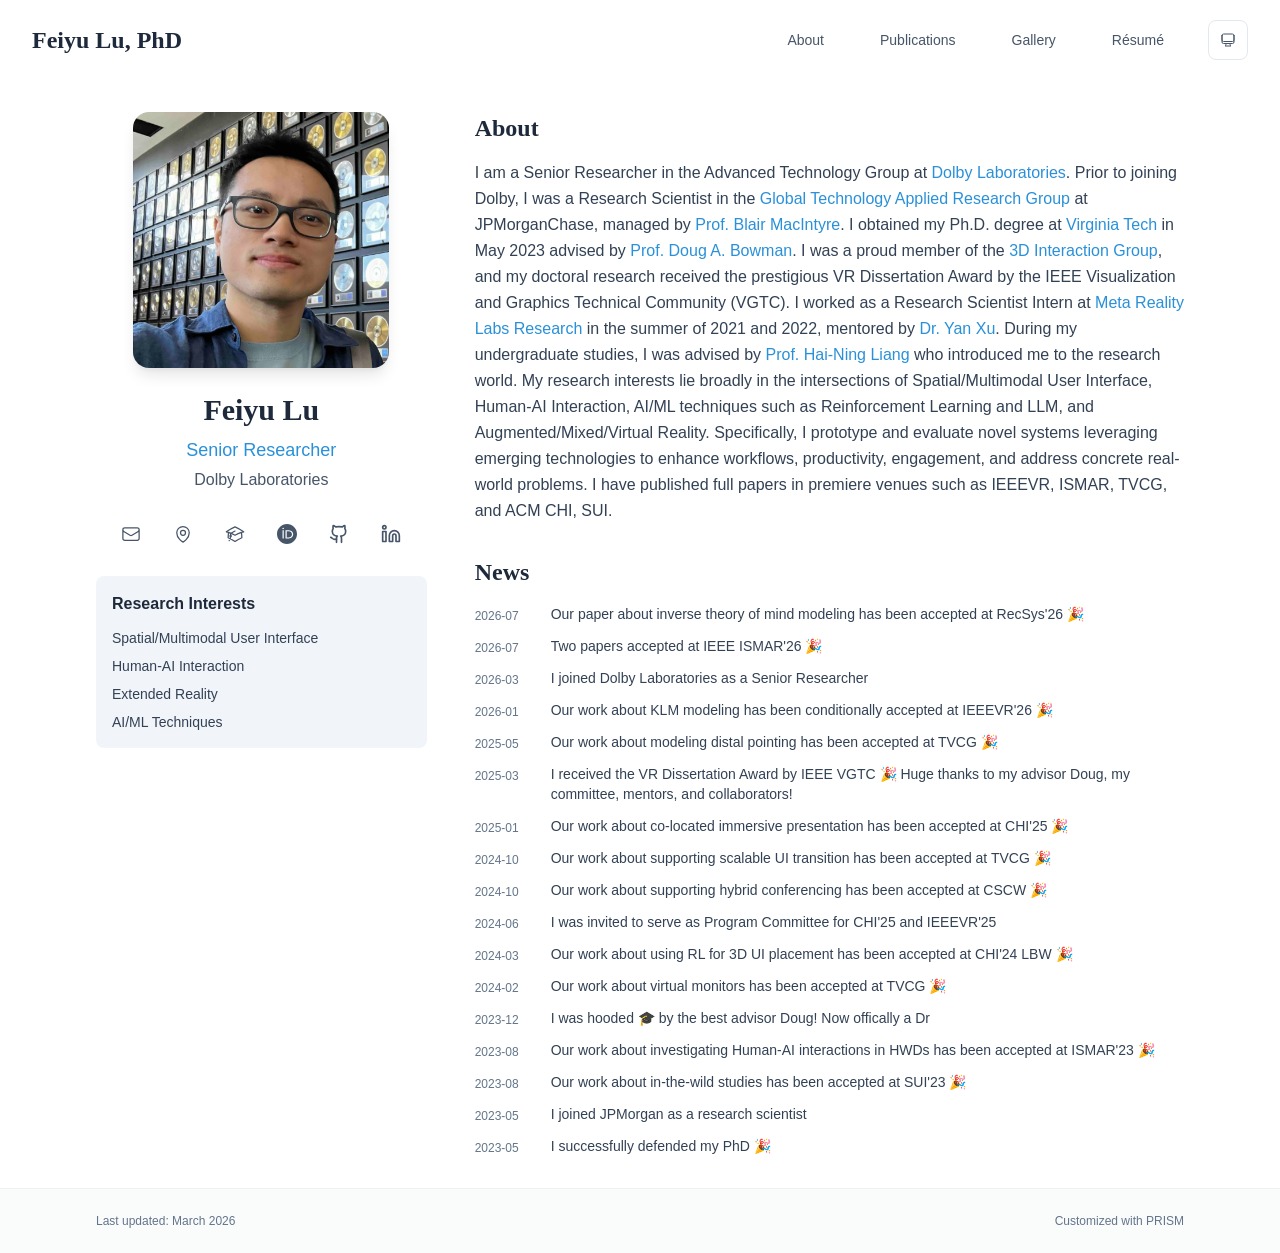
==== commit b2fc2e6a: "updates" ====
--- a/index.html
+++ b/index.html
@@ -1,4 +1,4 @@
-<!DOCTYPE html><!--OcD5rvCcOFqS3wn6H7fRS--><html lang="en" class="scroll-smooth"><head><meta charSet="utf-8"/><meta name="viewport" content="width=device-width, initial-scale=1"/><link rel="preload" as="image" href="/bio.jpeg"/><link rel="stylesheet" href="/_next/static/css/d1c5af72691fb62d.css" data-precedence="next"/><link rel="preload" as="script" fetchPriority="low" href="/_next/static/chunks/webpack-32b99883bf220ffe.js"/><script src="/_next/static/chunks/4bd1b696-c023c6e3521b1417.js" async=""></script><script src="/_next/static/chunks/255-e057be79bd379a49.js" async=""></script><script src="/_next/static/chunks/main-app-8730024c91d4fc63.js" async=""></script><script src="/_next/static/chunks/185-02e5984e85404956.js" async=""></script><script src="/_next/static/chunks/619-9168df9c2a29b74b.js" async=""></script><script src="/_next/static/chunks/599-36b43173d762fc47.js" async=""></script><script src="/_next/static/chunks/app/layout-b6f77a097ba0f890.js" async=""></script><script src="/_next/static/chunks/26-d28d9aaef075d600.js" async=""></script><script src="/_next/static/chunks/159-c45695f20b86d5a5.js" async=""></script><script src="/_next/static/chunks/app/page-f920e3dbb8c490d8.js" async=""></script><link rel="icon" href="/FLlogo2.png" type="image/svg+xml"/><link rel="dns-prefetch" href="https://google-fonts.jialeliu.com"/><link rel="preconnect" href="https://google-fonts.jialeliu.com" crossorigin=""/><link rel="preload" as="style" href="https://google-fonts.jialeliu.com/css2?family=Inter:wght@300;400;500;600;700&amp;family=Crimson+Text:ital,wght@0,400;0,600;1,400&amp;display=swap"/><title>Feiyu Lu, PhD</title><meta name="description" content="Research Scientist at JPMorganChase."/><meta name="author" content="Feiyu Lu"/><meta name="keywords" content="Feiyu Lu,PhD,Research,Dolby Laboratories"/><meta name="creator" content="Feiyu Lu"/><meta name="publisher" content="Feiyu Lu"/><meta property="og:title" content="Feiyu Lu, PhD"/><meta property="og:description" content="Research Scientist at JPMorganChase."/><meta property="og:site_name" content="Feiyu Lu&#x27;s Website"/><meta property="og:locale" content="en_US"/><meta property="og:type" content="website"/><meta name="twitter:card" content="summary"/><meta name="twitter:title" content="Feiyu Lu, PhD"/><meta name="twitter:description" content="Research Scientist at JPMorganChase."/><link rel="icon" href="/FLlogo2.png"/><link rel="stylesheet" id="gfonts-css" href="https://google-fonts.jialeliu.com/css2?family=Inter:wght@300;400;500;600;700&amp;family=Crimson+Text:ital,wght@0,400;0,600;1,400&amp;display=swap" media="print"/><script>
+<!DOCTYPE html><!--DnHjWbK2eCKfL3Ba82Shd--><html lang="en" class="scroll-smooth"><head><meta charSet="utf-8"/><meta name="viewport" content="width=device-width, initial-scale=1"/><link rel="preload" as="image" href="/bio.jpeg"/><link rel="stylesheet" href="/_next/static/css/d1c5af72691fb62d.css" data-precedence="next"/><link rel="preload" as="script" fetchPriority="low" href="/_next/static/chunks/webpack-32b99883bf220ffe.js"/><script src="/_next/static/chunks/4bd1b696-c023c6e3521b1417.js" async=""></script><script src="/_next/static/chunks/255-e057be79bd379a49.js" async=""></script><script src="/_next/static/chunks/main-app-8730024c91d4fc63.js" async=""></script><script src="/_next/static/chunks/185-02e5984e85404956.js" async=""></script><script src="/_next/static/chunks/619-9168df9c2a29b74b.js" async=""></script><script src="/_next/static/chunks/599-36b43173d762fc47.js" async=""></script><script src="/_next/static/chunks/app/layout-b6f77a097ba0f890.js" async=""></script><script src="/_next/static/chunks/26-d28d9aaef075d600.js" async=""></script><script src="/_next/static/chunks/159-c45695f20b86d5a5.js" async=""></script><script src="/_next/static/chunks/app/page-f920e3dbb8c490d8.js" async=""></script><link rel="icon" href="/FLlogo2.png" type="image/svg+xml"/><link rel="dns-prefetch" href="https://google-fonts.jialeliu.com"/><link rel="preconnect" href="https://google-fonts.jialeliu.com" crossorigin=""/><link rel="preload" as="style" href="https://google-fonts.jialeliu.com/css2?family=Inter:wght@300;400;500;600;700&amp;family=Crimson+Text:ital,wght@0,400;0,600;1,400&amp;display=swap"/><title>Feiyu Lu, PhD</title><meta name="description" content="Research Scientist at JPMorganChase."/><meta name="author" content="Feiyu Lu"/><meta name="keywords" content="Feiyu Lu,PhD,Research,Dolby Laboratories"/><meta name="creator" content="Feiyu Lu"/><meta name="publisher" content="Feiyu Lu"/><meta property="og:title" content="Feiyu Lu, PhD"/><meta property="og:description" content="Research Scientist at JPMorganChase."/><meta property="og:site_name" content="Feiyu Lu&#x27;s Website"/><meta property="og:locale" content="en_US"/><meta property="og:type" content="website"/><meta name="twitter:card" content="summary"/><meta name="twitter:title" content="Feiyu Lu, PhD"/><meta name="twitter:description" content="Research Scientist at JPMorganChase."/><link rel="icon" href="/FLlogo2.png"/><link rel="stylesheet" id="gfonts-css" href="https://google-fonts.jialeliu.com/css2?family=Inter:wght@300;400;500;600;700&amp;family=Crimson+Text:ital,wght@0,400;0,600;1,400&amp;display=swap" media="print"/><script>
               (function(){
                 var l = document.getElementById('gfonts-css');
                 if (!l) return;
@@ -21,4 +21,4 @@
                 root.classList.add('light');
                 root.setAttribute('data-theme', 'light');
               }
-            </script><script src="/_next/static/chunks/polyfills-42372ed130431b0a.js" noModule=""></script></head><body class="font-sans antialiased"><div hidden=""><!--$--><!--/$--></div><div style="visibility:hidden"><nav class="fixed top-0 left-0 right-0 z-50" data-headlessui-state=""><div class="transition-all duration-300 ease-out bg-transparent" style="transform:translateY(-100px)"><div class="max-w-7xl mx-auto px-4 sm:px-6 lg:px-8"><div class="flex justify-between items-center h-16 lg:h-20"><div class="flex-shrink-0" tabindex="0"><a class="text-xl lg:text-2xl font-serif font-semibold text-primary hover:text-accent transition-colors duration-200" href="/">Feiyu Lu, PhD</a></div><div class="hidden lg:block"><div class="ml-10 flex items-center space-x-8"><div class="flex items-baseline space-x-8"><a class="relative px-3 py-2 text-sm font-medium transition-all duration-200 rounded hover:bg-accent/10 hover:shadow-sm text-primary" href="/"><span class="relative z-10">About</span><div class="absolute inset-0 bg-accent/10 rounded-lg"></div></a><a class="relative px-3 py-2 text-sm font-medium transition-all duration-200 rounded hover:bg-accent/10 hover:shadow-sm text-neutral-600 hover:text-primary" href="/publications/"><span class="relative z-10">Publications</span></a><a class="relative px-3 py-2 text-sm font-medium transition-all duration-200 rounded hover:bg-accent/10 hover:shadow-sm text-neutral-600 hover:text-primary" href="/gallery/"><span class="relative z-10">Gallery</span></a><a href="/Feiyu_Lu_Resume.pdf" target="_blank" rel="noopener noreferrer" class="px-3 py-2 text-sm font-medium text-neutral-600 hover:text-primary transition-all duration-200 rounded hover:bg-accent/10 hover:shadow-sm">Résumé</a></div><div class="flex items-center justify-center w-10 h-10 rounded-lg border border-neutral-200 dark:border-[rgba(148,163,184,0.24)] bg-background dark:bg-neutral-800"><div class="w-4 h-4 rounded-full bg-neutral-300 animate-pulse"></div></div></div></div><div class="lg:hidden flex items-center space-x-2"><div class="flex items-center justify-center w-10 h-10 rounded-lg border border-neutral-200 dark:border-[rgba(148,163,184,0.24)] bg-background dark:bg-neutral-800"><div class="w-4 h-4 rounded-full bg-neutral-300 animate-pulse"></div></div><button class="inline-flex items-center justify-center p-2 rounded-md text-neutral-600 hover:text-primary hover:bg-neutral-100 dark:hover:bg-neutral-800 focus:outline-none focus:ring-2 focus:ring-inset focus:ring-accent transition-colors duration-200" id="headlessui-disclosure-button-_R_5pdb_" type="button" aria-expanded="false" data-headlessui-state=""><span class="sr-only">Open main menu</span><div><svg xmlns="http://www.w3.org/2000/svg" fill="none" viewBox="0 0 24 24" stroke-width="1.5" stroke="currentColor" aria-hidden="true" data-slot="icon" class="block h-6 w-6"><path stroke-linecap="round" stroke-linejoin="round" d="M3.75 6.75h16.5M3.75 12h16.5m-16.5 5.25h16.5"></path></svg></div></button></div></div></div></div></nav><main class="min-h-screen pt-16 lg:pt-20"><div class="max-w-6xl mx-auto px-4 sm:px-6 lg:px-8 py-8 bg-background min-h-screen"><div class="grid grid-cols-1 lg:grid-cols-3 gap-12"><div class="lg:col-span-1"><div class="sticky top-8" style="opacity:0;transform:translateY(20px)"><div class="w-64 h-64 mx-auto mb-6 rounded-2xl overflow-hidden shadow-lg hover:shadow-xl transition-all duration-200 hover:scale-105 relative"><img alt="Feiyu Lu" width="256" height="256" decoding="async" data-nimg="1" class="w-full h-full object-cover object-[32%_center] absolute inset-0 transition-opacity duration-300 opacity-100" style="color:transparent" src="/bio.jpeg"/><img alt="Feiyu Lu&#x27;s cat" loading="lazy" width="256" height="256" decoding="async" data-nimg="1" class="w-full h-full object-cover object-[32%_center] absolute inset-0 transition-opacity duration-300 opacity-0" style="color:transparent" src="/bio-hover.jpg"/></div><div class="text-center mb-6"><h1 class="text-3xl font-serif font-bold text-primary mb-2">Feiyu Lu</h1><p class="text-lg text-accent font-medium mb-1">Senior Researcher</p><p class="text-neutral-600 mb-2">Dolby Laboratories</p></div><div class="flex flex-wrap justify-center gap-3 sm:gap-4 mb-6 relative px-2"><div class="relative"><button class="p-2 sm:p-2 transition-colors duration-200 text-neutral-600 dark:text-neutral-400 hover:text-accent" aria-label="Email"><svg xmlns="http://www.w3.org/2000/svg" fill="none" viewBox="0 0 24 24" stroke-width="1.5" stroke="currentColor" aria-hidden="true" data-slot="icon" class="h-5 w-5"><path stroke-linecap="round" stroke-linejoin="round" d="M21.75 6.75v10.5a2.25 2.25 0 0 1-2.25 2.25h-15a2.25 2.25 0 0 1-2.25-2.25V6.75m19.5 0A2.25 2.25 0 0 0 19.5 4.5h-15a2.25 2.25 0 0 0-2.25 2.25m19.5 0v.243a2.25 2.25 0 0 1-1.07 1.916l-7.5 4.615a2.25 2.25 0 0 1-2.36 0L3.32 8.91a2.25 2.25 0 0 1-1.07-1.916V6.75"></path></svg></button></div><div class="relative"><button class="p-2 sm:p-2 transition-colors duration-200 text-neutral-600 dark:text-neutral-400 hover:text-accent" aria-label="Location"><svg xmlns="http://www.w3.org/2000/svg" fill="none" viewBox="0 0 24 24" stroke-width="1.5" stroke="currentColor" aria-hidden="true" data-slot="icon" class="h-5 w-5"><path stroke-linecap="round" stroke-linejoin="round" d="M15 10.5a3 3 0 1 1-6 0 3 3 0 0 1 6 0Z"></path><path stroke-linecap="round" stroke-linejoin="round" d="M19.5 10.5c0 7.142-7.5 11.25-7.5 11.25S4.5 17.642 4.5 10.5a7.5 7.5 0 1 1 15 0Z"></path></svg></button></div><a href="https://scholar.google.com/citations?user=3gJVyKwAAAAJ&amp;hl=en&amp;oi=ao" target="_blank" rel="noopener noreferrer" class="p-2 sm:p-2 text-neutral-600 dark:text-neutral-400 hover:text-accent transition-colors duration-200" aria-label="Google Scholar"><svg xmlns="http://www.w3.org/2000/svg" fill="none" viewBox="0 0 24 24" stroke-width="1.5" stroke="currentColor" aria-hidden="true" data-slot="icon" class="h-5 w-5"><path stroke-linecap="round" stroke-linejoin="round" d="M4.26 10.147a60.438 60.438 0 0 0-.491 6.347A48.62 48.62 0 0 1 12 20.904a48.62 48.62 0 0 1 8.232-4.41 60.46 60.46 0 0 0-.491-6.347m-15.482 0a50.636 50.636 0 0 0-2.658-.813A59.906 59.906 0 0 1 12 3.493a59.903 59.903 0 0 1 10.399 5.84c-.896.248-1.783.52-2.658.814m-15.482 0A50.717 50.717 0 0 1 12 13.489a50.702 50.702 0 0 1 7.74-3.342M6.75 15a.75.75 0 1 0 0-1.5.75.75 0 0 0 0 1.5Zm0 0v-3.675A55.378 55.378 0 0 1 12 8.443m-7.007 11.55A5.981 5.981 0 0 0 6.75 15.75v-1.5"></path></svg></a><a href="https://orcid.org/0000-0002-1939-9352" target="_blank" rel="noopener noreferrer" class="p-2 sm:p-2 text-neutral-600 dark:text-neutral-400 hover:text-accent transition-colors duration-200" aria-label="ORCID"><svg viewBox="0 0 24 24" fill="currentColor" class="h-5 w-5" xmlns="http://www.w3.org/2000/svg"><path d="M12 0C5.372 0 0 5.372 0 12s5.372 12 12 12 12-5.372 12-12S18.628 0 12 0zM7.369 4.378c.525 0 .947.431.947.947s-.422.947-.947.947a.95.95 0 0 1-.947-.947c0-.525.422-.947.947-.947zm-.722 3.038h1.444v10.041H6.647V7.416zm3.562 0h3.9c3.712 0 5.344 2.653 5.344 5.025 0 2.578-2.016 5.025-5.325 5.025h-3.919V7.416zm1.444 1.303v7.444h2.297c3.272 0 4.022-2.484 4.022-3.722 0-2.016-1.284-3.722-4.097-3.722h-2.222z"></path></svg></a><a href="https://github.com/ericlu19" target="_blank" rel="noopener noreferrer" class="p-2 sm:p-2 text-neutral-600 dark:text-neutral-400 hover:text-accent transition-colors duration-200" aria-label="GitHub"><svg xmlns="http://www.w3.org/2000/svg" width="24" height="24" viewBox="0 0 24 24" fill="none" stroke="currentColor" stroke-width="2" stroke-linecap="round" stroke-linejoin="round" class="lucide lucide-github h-5 w-5" aria-hidden="true"><path d="M15 22v-4a4.8 4.8 0 0 0-1-3.5c3 0 6-2 6-5.5.08-1.25-.27-2.48-1-3.5.28-1.15.28-2.35 0-3.5 0 0-1 0-3 1.5-2.64-.5-5.36-.5-8 0C6 2 5 2 5 2c-.3 1.15-.3 2.35 0 3.5A5.403 5.403 0 0 0 4 9c0 3.5 3 5.5 6 5.5-.39.49-.68 1.05-.85 1.65-.17.6-.22 1.23-.15 1.85v4"></path><path d="M9 18c-4.51 2-5-2-7-2"></path></svg></a><a href="https://www.linkedin.com/in/feiyu-lu-9b12ba15a/" target="_blank" rel="noopener noreferrer" class="p-2 sm:p-2 text-neutral-600 dark:text-neutral-400 hover:text-accent transition-colors duration-200" aria-label="LinkedIn"><svg xmlns="http://www.w3.org/2000/svg" width="24" height="24" viewBox="0 0 24 24" fill="none" stroke="currentColor" stroke-width="2" stroke-linecap="round" stroke-linejoin="round" class="lucide lucide-linkedin h-5 w-5" aria-hidden="true"><path d="M16 8a6 6 0 0 1 6 6v7h-4v-7a2 2 0 0 0-2-2 2 2 0 0 0-2 2v7h-4v-7a6 6 0 0 1 6-6z"></path><rect width="4" height="12" x="2" y="9"></rect><circle cx="4" cy="4" r="2"></circle></svg></a></div><div class="bg-neutral-100 dark:bg-neutral-800 rounded-lg p-4 mb-6 hover:shadow-lg transition-all duration-200 hover:scale-[1.02]"><h3 class="font-semibold text-primary mb-3">Research Interests</h3><div class="space-y-2 text-sm text-neutral-700 dark:text-neutral-500"><div>Spatial/Multimodal User Interface</div><div>Human-AI Interaction</div><div>Extended Reality</div><div>AI/ML Techniques</div></div></div></div></div><div class="lg:col-span-2 space-y-8"><section id="about" class="scroll-mt-24 space-y-8"><section style="opacity:0;transform:translateY(20px)"><h2 class="text-2xl font-serif font-bold text-primary mb-4">About</h2><div class="text-neutral-700 dark:text-neutral-600 leading-relaxed"><p class="mb-4 last:mb-0">I am a Senior Researcher in the Advanced Technology Group at <a href="https://www.dolby.com" node="[object Object]" target="_blank" rel="noopener noreferrer" class="text-accent font-medium transition-all duration-200 rounded hover:bg-accent/10 hover:shadow-sm">Dolby Laboratories</a>. Prior to joining Dolby, I was a Research Scientist in the <a href="https://www.jpmorgan.com/technology/applied-research" node="[object Object]" target="_blank" rel="noopener noreferrer" class="text-accent font-medium transition-all duration-200 rounded hover:bg-accent/10 hover:shadow-sm">Global Technology Applied Research Group</a> at JPMorganChase, managed by <a href="https://blairmacintyre.me/" node="[object Object]" target="_blank" rel="noopener noreferrer" class="text-accent font-medium transition-all duration-200 rounded hover:bg-accent/10 hover:shadow-sm">Prof. Blair MacIntyre</a>. I obtained my Ph.D. degree at <a href="https://cs.vt.edu/" node="[object Object]" target="_blank" rel="noopener noreferrer" class="text-accent font-medium transition-all duration-200 rounded hover:bg-accent/10 hover:shadow-sm">Virginia Tech</a> in May 2023 advised by <a href="https://wordpress.cs.vt.edu/3digroup/author/dbowman/" node="[object Object]" target="_blank" rel="noopener noreferrer" class="text-accent font-medium transition-all duration-200 rounded hover:bg-accent/10 hover:shadow-sm">Prof. Doug A. Bowman</a>. I was a proud member of the <a href="https://wordpress.cs.vt.edu/3digroup/" node="[object Object]" target="_blank" rel="noopener noreferrer" class="text-accent font-medium transition-all duration-200 rounded hover:bg-accent/10 hover:shadow-sm">3D Interaction Group</a>, and my doctoral research received the prestigious VR Dissertation Award by the IEEE Visualization and Graphics Technical Community (VGTC). I worked as a Research Scientist Intern at <a href="https://tech.fb.com/ar-vr/" node="[object Object]" target="_blank" rel="noopener noreferrer" class="text-accent font-medium transition-all duration-200 rounded hover:bg-accent/10 hover:shadow-sm">Meta Reality Labs Research</a> in the summer of 2021 and 2022, mentored by <a href="" node="[object Object]" target="_blank" rel="noopener noreferrer" class="text-accent font-medium transition-all duration-200 rounded hover:bg-accent/10 hover:shadow-sm">Dr. Yan Xu</a>. During my undergraduate studies, I was advised by <a href="https://facultyprofiles.hkust-gz.edu.cn/faculty-personal-page?id=437" node="[object Object]" target="_blank" rel="noopener noreferrer" class="text-accent font-medium transition-all duration-200 rounded hover:bg-accent/10 hover:shadow-sm">Prof. Hai-Ning Liang</a> who introduced me to the research world. My research interests lie broadly in the intersections of Spatial/Multimodal User Interface, Human-AI Interaction, AI/ML techniques such as Reinforcement Learning and LLM, and Augmented/Mixed/Virtual Reality. Specifically, I prototype and evaluate novel systems leveraging emerging technologies to enhance workflows, productivity, engagement, and address concrete real-world problems. I have published full papers in premiere venues such as IEEEVR, ISMAR, TVCG, and ACM CHI, SUI.</p></div></section><section style="opacity:0;transform:translateY(20px)"><h2 class="text-2xl font-serif font-bold text-primary mb-4">News</h2><div class="space-y-3"><div class="flex items-start space-x-3"><span class="text-xs text-neutral-500 mt-1 w-16 flex-shrink-0">2026-03</span><div class="text-sm text-neutral-700 [&amp;_a]:text-accent [&amp;_a]:no-underline [&amp;_a]:hover:underline"><p>I joined Dolby Laboratories as a Senior Researcher</p></div></div><div class="flex items-start space-x-3"><span class="text-xs text-neutral-500 mt-1 w-16 flex-shrink-0">2026-01</span><div class="text-sm text-neutral-700 [&amp;_a]:text-accent [&amp;_a]:no-underline [&amp;_a]:hover:underline"><p>Our work about KLM modeling has been conditionally accepted at IEEEVR&#x27;26 🎉</p></div></div><div class="flex items-start space-x-3"><span class="text-xs text-neutral-500 mt-1 w-16 flex-shrink-0">2025-05</span><div class="text-sm text-neutral-700 [&amp;_a]:text-accent [&amp;_a]:no-underline [&amp;_a]:hover:underline"><p>Our work about modeling distal pointing has been accepted at TVCG 🎉</p></div></div><div class="flex items-start space-x-3"><span class="text-xs text-neutral-500 mt-1 w-16 flex-shrink-0">2025-03</span><div class="text-sm text-neutral-700 [&amp;_a]:text-accent [&amp;_a]:no-underline [&amp;_a]:hover:underline"><p>I received the VR Dissertation Award by IEEE VGTC 🎉 Huge thanks to my advisor Doug, my committee, mentors, and collaborators!</p></div></div><div class="flex items-start space-x-3"><span class="text-xs text-neutral-500 mt-1 w-16 flex-shrink-0">2025-01</span><div class="text-sm text-neutral-700 [&amp;_a]:text-accent [&amp;_a]:no-underline [&amp;_a]:hover:underline"><p>Our work about co-located immersive presentation has been accepted at CHI&#x27;25 🎉</p></div></div><div class="flex items-start space-x-3"><span class="text-xs text-neutral-500 mt-1 w-16 flex-shrink-0">2024-10</span><div class="text-sm text-neutral-700 [&amp;_a]:text-accent [&amp;_a]:no-underline [&amp;_a]:hover:underline"><p>Our work about supporting scalable UI transition has been accepted at TVCG 🎉</p></div></div><div class="flex items-start space-x-3"><span class="text-xs text-neutral-500 mt-1 w-16 flex-shrink-0">2024-10</span><div class="text-sm text-neutral-700 [&amp;_a]:text-accent [&amp;_a]:no-underline [&amp;_a]:hover:underline"><p>Our work about supporting hybrid conferencing has been accepted at CSCW 🎉</p></div></div><div class="flex items-start space-x-3"><span class="text-xs text-neutral-500 mt-1 w-16 flex-shrink-0">2024-06</span><div class="text-sm text-neutral-700 [&amp;_a]:text-accent [&amp;_a]:no-underline [&amp;_a]:hover:underline"><p>I was invited to serve as Program Committee for CHI&#x27;25 and IEEEVR&#x27;25</p></div></div><div class="flex items-start space-x-3"><span class="text-xs text-neutral-500 mt-1 w-16 flex-shrink-0">2024-03</span><div class="text-sm text-neutral-700 [&amp;_a]:text-accent [&amp;_a]:no-underline [&amp;_a]:hover:underline"><p>Our work about using RL for 3D UI placement has been accepted at CHI&#x27;24 LBW 🎉</p></div></div><div class="flex items-start space-x-3"><span class="text-xs text-neutral-500 mt-1 w-16 flex-shrink-0">2024-02</span><div class="text-sm text-neutral-700 [&amp;_a]:text-accent [&amp;_a]:no-underline [&amp;_a]:hover:underline"><p>Our work about virtual monitors has been accepted at TVCG 🎉</p></div></div><div class="flex items-start space-x-3"><span class="text-xs text-neutral-500 mt-1 w-16 flex-shrink-0">2023-12</span><div class="text-sm text-neutral-700 [&amp;_a]:text-accent [&amp;_a]:no-underline [&amp;_a]:hover:underline"><p>I was hooded 🎓 by the best advisor Doug! Now offically a Dr</p></div></div><div class="flex items-start space-x-3"><span class="text-xs text-neutral-500 mt-1 w-16 flex-shrink-0">2023-08</span><div class="text-sm text-neutral-700 [&amp;_a]:text-accent [&amp;_a]:no-underline [&amp;_a]:hover:underline"><p>Our work about investigating Human-AI interactions in HWDs has been accepted at ISMAR&#x27;23 🎉</p></div></div><div class="flex items-start space-x-3"><span class="text-xs text-neutral-500 mt-1 w-16 flex-shrink-0">2023-08</span><div class="text-sm text-neutral-700 [&amp;_a]:text-accent [&amp;_a]:no-underline [&amp;_a]:hover:underline"><p>Our work about in-the-wild studies has been accepted at SUI&#x27;23 🎉</p></div></div><div class="flex items-start space-x-3"><span class="text-xs text-neutral-500 mt-1 w-16 flex-shrink-0">2023-05</span><div class="text-sm text-neutral-700 [&amp;_a]:text-accent [&amp;_a]:no-underline [&amp;_a]:hover:underline"><p>I joined JPMorgan as a research scientist</p></div></div><div class="flex items-start space-x-3"><span class="text-xs text-neutral-500 mt-1 w-16 flex-shrink-0">2023-05</span><div class="text-sm text-neutral-700 [&amp;_a]:text-accent [&amp;_a]:no-underline [&amp;_a]:hover:underline"><p>I successfully defended my PhD 🎉</p></div></div></div></section></section></div></div></div><!--$--><!--/$--></main><footer class="border-t border-neutral-200/50 bg-neutral-50/50 dark:bg-neutral-900/50 dark:border-neutral-700/50"><div class="max-w-6xl mx-auto px-4 sm:px-6 lg:px-8 py-6"><div class="flex flex-col sm:flex-row justify-between items-center gap-2"><p class="text-xs text-neutral-500">Last updated: <!-- -->March 2026</p><p class="text-xs text-neutral-500 flex items-center"><a href="https://github.com/xyjoey/PRISM" target="_blank" rel="noopener noreferrer">Customized with PRISM</a></p></div></div></footer></div><script src="/_next/static/chunks/webpack-32b99883bf220ffe.js" id="_R_" async=""></script><script>(self.__next_f=self.__next_f||[]).push([0])</script><script>self.__next_f.push([1,"1:\"$Sreact.fragment\"\n2:I[7558,[\"185\",\"static/chunks/185-02e5984e85404956.js\",\"619\",\"static/chunks/619-9168df9c2a29b74b.js\",\"599\",\"static/chunks/599-36b43173d762fc47.js\",\"177\",\"static/chunks/app/layout-b6f77a097ba0f890.js\"],\"ThemeProvider\"]\n3:I[9994,[\"185\",\"static/chunks/185-02e5984e85404956.js\",\"619\",\"static/chunks/619-9168df9c2a29b74b.js\",\"599\",\"static/chunks/599-36b43173d762fc47.js\",\"177\",\"static/chunks/app/layout-b6f77a097ba0f890.js\"],\"default\"]\n4:I[9766,[],\"\"]\n5:I[8924,[],\"\"]\nb:I[7150,[],\"\"]\n:HL[\"/_next/static/css/d1c5af72691fb62d.css\",\"style\"]\n"])</script><script>self.__next_f.push([1,"0:{\"P\":null,\"b\":\"OcD5rvCcOFqS3wn6H7fRS\",\"p\":\"\",\"c\":[\"\",\"\"],\"i\":false,\"f\":[[[\"\",{\"children\":[\"__PAGE__\",{}]},\"$undefined\",\"$undefined\",true],[\"\",[\"$\",\"$1\",\"c\",{\"children\":[[[\"$\",\"link\",\"0\",{\"rel\":\"stylesheet\",\"href\":\"/_next/static/css/d1c5af72691fb62d.css\",\"precedence\":\"next\",\"crossOrigin\":\"$undefined\",\"nonce\":\"$undefined\"}]],[\"$\",\"html\",null,{\"lang\":\"en\",\"className\":\"scroll-smooth\",\"suppressHydrationWarning\":true,\"children\":[[\"$\",\"head\",null,{\"children\":[[\"$\",\"link\",null,{\"rel\":\"icon\",\"href\":\"/FLlogo2.png\",\"type\":\"image/svg+xml\"}],[\"$\",\"link\",null,{\"rel\":\"dns-prefetch\",\"href\":\"https://google-fonts.jialeliu.com\"}],[\"$\",\"link\",null,{\"rel\":\"preconnect\",\"href\":\"https://google-fonts.jialeliu.com\",\"crossOrigin\":\"\"}],[\"$\",\"link\",null,{\"rel\":\"preload\",\"as\":\"style\",\"href\":\"https://google-fonts.jialeliu.com/css2?family=Inter:wght@300;400;500;600;700\u0026family=Crimson+Text:ital,wght@0,400;0,600;1,400\u0026display=swap\"}],[\"$\",\"link\",null,{\"rel\":\"stylesheet\",\"id\":\"gfonts-css\",\"href\":\"https://google-fonts.jialeliu.com/css2?family=Inter:wght@300;400;500;600;700\u0026family=Crimson+Text:ital,wght@0,400;0,600;1,400\u0026display=swap\",\"media\":\"print\"}],[\"$\",\"script\",null,{\"dangerouslySetInnerHTML\":{\"__html\":\"\\n              (function(){\\n                var l = document.getElementById('gfonts-css');\\n                if (!l) return;\\n                if (l.media !== 'all') {\\n                  l.addEventListener('load', function(){ try { l.media = 'all'; } catch(e){} });\\n                }\\n              })();\\n            \"}}],[\"$\",\"noscript\",null,{\"children\":[\"$\",\"link\",null,{\"rel\":\"stylesheet\",\"href\":\"https://google-fonts.jialeliu.com/css2?family=Inter:wght@300;400;500;600;700\u0026family=Crimson+Text:ital,wght@0,400;0,600;1,400\u0026display=swap\"}]}],[\"$\",\"script\",null,{\"dangerouslySetInnerHTML\":{\"__html\":\"\\n              try {\\n                const theme = localStorage.getItem('theme-storage');\\n                const parsed = theme ? JSON.parse(theme) : null;\\n                const setting = parsed?.state?.theme || 'system';\\n                const prefersDark = typeof window !== 'undefined' \u0026\u0026 window.matchMedia \u0026\u0026 window.matchMedia('(prefers-color-scheme: dark)').matches;\\n                const effective = setting === 'dark' ? 'dark' : (setting === 'light' ? 'light' : (prefersDark ? 'dark' : 'light'));\\n                var root = document.documentElement;\\n                root.classList.add(effective);\\n                root.setAttribute('data-theme', effective);\\n              } catch (e) {\\n                var root = document.documentElement;\\n                root.classList.add('light');\\n                root.setAttribute('data-theme', 'light');\\n              }\\n            \"}}]]}],[\"$\",\"body\",null,{\"className\":\"font-sans antialiased\",\"children\":[\"$\",\"$L2\",null,{\"children\":[[\"$\",\"$L3\",null,{\"items\":[{\"title\":\"About\",\"type\":\"page\",\"target\":\"about\",\"href\":\"/\"},{\"title\":\"Publications\",\"type\":\"page\",\"target\":\"publications\",\"href\":\"/publications\"},{\"title\":\"Gallery\",\"type\":\"page\",\"target\":\"gallery\",\"href\":\"/gallery\"},{\"title\":\"Résumé\",\"type\":\"link\",\"target\":\"cv\",\"href\":\"/Feiyu_Lu_Resume.pdf\",\"external\":true}],\"siteTitle\":\"Feiyu Lu, PhD\",\"enableOnePageMode\":false}],[\"$\",\"main\",null,{\"className\":\"min-h-screen pt-16 lg:pt-20\",\"children\":[\"$\",\"$L4\",null,{\"parallelRouterKey\":\"children\",\"error\":\"$undefined\",\"errorStyles\":\"$undefined\",\"errorScripts\":\"$undefined\",\"template\":[\"$\",\"$L5\",null,{}],\"templateStyles\":\"$undefined\",\"templateScripts\":\"$undefined\",\"notFound\":[[[\"$\",\"title\",null,{\"children\":\"404: This page could not be found.\"}],[\"$\",\"div\",null,{\"style\":{\"fontFamily\":\"system-ui,\\\"Segoe UI\\\",Roboto,Helvetica,Arial,sans-serif,\\\"Apple Color Emoji\\\",\\\"Segoe UI Emoji\\\"\",\"height\":\"100vh\",\"textAlign\":\"center\",\"display\":\"flex\",\"flexDirection\":\"column\",\"alignItems\":\"center\",\"justifyContent\":\"center\"},\"children\":[\"$\",\"div\",null,{\"children\":[[\"$\",\"style\",null,{\"dangerouslySetInnerHTML\":{\"__html\":\"body{color:#000;background:#fff;margin:0}.next-error-h1{border-right:1px solid rgba(0,0,0,.3)}@media (prefers-color-scheme:dark){body{color:#fff;background:#000}.next-error-h1{border-right:1px solid rgba(255,255,255,.3)}}\"}}],\"$L6\",\"$L7\"]}]}]],[]],\"forbidden\":\"$undefined\",\"unauthorized\":\"$undefined\"}]}],\"$L8\"]}]}]]}]]}],{\"children\":[\"__PAGE__\",\"$L9\",{},null,false]},null,false],\"$La\",false]],\"m\":\"$undefined\",\"G\":[\"$b\",[]],\"s\":false,\"S\":true}\n"])</script><script>self.__next_f.push([1,"c:I[7923,[\"185\",\"static/chunks/185-02e5984e85404956.js\",\"619\",\"static/chunks/619-9168df9c2a29b74b.js\",\"599\",\"static/chunks/599-36b43173d762fc47.js\",\"177\",\"static/chunks/app/layout-b6f77a097ba0f890.js\"],\"default\"]\nd:I[3756,[\"185\",\"static/chunks/185-02e5984e85404956.js\",\"26\",\"static/chunks/26-d28d9aaef075d600.js\",\"619\",\"static/chunks/619-9168df9c2a29b74b.js\",\"159\",\"static/chunks/159-c45695f20b86d5a5.js\",\"974\",\"static/chunks/app/page-f920e3dbb8c490d8.js\"],\"default\"]\ne:I[470,[\"185\",\"static/chunks/185-02e5984e85404956.js\",\"26\",\"static/chunks/26-d28d9aaef075d600.js\",\"619\",\"static/chunks/619-9168df9c2a29b74b.js\",\"159\",\"static/chunks/159-c45695f20b86d5a5.js\",\"974\",\"static/chunks/app/page-f920e3dbb8c490d8.js\"],\"default\"]\n10:I[5078,[\"185\",\"static/chunks/185-02e5984e85404956.js\",\"26\",\"static/chunks/26-d28d9aaef075d600.js\",\"619\",\"static/chunks/619-9168df9c2a29b74b.js\",\"159\",\"static/chunks/159-c45695f20b86d5a5.js\",\"974\",\"static/chunks/app/page-f920e3dbb8c490d8.js\"],\"default\"]\n12:I[4431,[],\"ViewportBoundary\"]\n14:I[4431,[],\"MetadataBoundary\"]\n15:\"$Sreact.suspense\"\n6:[\"$\",\"h1\",null,{\"className\":\"next-error-h1\",\"style\":{\"display\":\"inline-block\",\"margin\":\"0 20px 0 0\",\"padding\":\"0 23px 0 0\",\"fontSize\":24,\"fontWeight\":500,\"verticalAlign\":\"top\",\"lineHeight\":\"49px\"},\"children\":404}]\n7:[\"$\",\"div\",null,{\"style\":{\"display\":\"inline-block\"},\"children\":[\"$\",\"h2\",null,{\"style\":{\"fontSize\":14,\"fontWeight\":400,\"lineHeight\":\"49px\",\"margin\":0},\"children\":\"This page could not be found.\"}]}]\n8:[\"$\",\"$Lc\",null,{\"lastUpdated\":\"March 2026\"}]\nf:T61b,"])</script><script>self.__next_f.push([1,"I am a Senior Researcher in the Advanced Technology Group at [Dolby Laboratories](https://www.dolby.com). Prior to joining Dolby, I was a Research Scientist in the [Global Technology Applied Research Group](https://www.jpmorgan.com/technology/applied-research) at JPMorganChase, managed by [Prof. Blair MacIntyre](https://blairmacintyre.me/). I obtained my Ph.D. degree at [Virginia Tech](https://cs.vt.edu/) in May 2023 advised by [Prof. Doug A. Bowman](https://wordpress.cs.vt.edu/3digroup/author/dbowman/). I was a proud member of the [3D Interaction Group](https://wordpress.cs.vt.edu/3digroup/), and my doctoral research received the prestigious VR Dissertation Award by the IEEE Visualization and Graphics Technical Community (VGTC). I worked as a Research Scientist Intern at [Meta Reality Labs Research](https://tech.fb.com/ar-vr/) in the summer of 2021 and 2022, mentored by [Dr. Yan Xu](). During my undergraduate studies, I was advised by [Prof. Hai-Ning Liang](https://facultyprofiles.hkust-gz.edu.cn/faculty-personal-page?id=437) who introduced me to the research world. My research interests lie broadly in the intersections of Spatial/Multimodal User Interface, Human-AI Interaction, AI/ML techniques such as Reinforcement Learning and LLM, and Augmented/Mixed/Virtual Reality. Specifically, I prototype and evaluate novel systems leveraging emerging technologies to enhance workflows, productivity, engagement, and address concrete real-world problems. I have published full papers in premiere venues such as IEEEVR, ISMAR, TVCG, and ACM CHI, SUI."])</script><script>self.__next_f.push([1,"9:[\"$\",\"$1\",\"c\",{\"children\":[[\"$\",\"div\",null,{\"className\":\"max-w-6xl mx-auto px-4 sm:px-6 lg:px-8 py-8 bg-background min-h-screen\",\"children\":[\"$\",\"div\",null,{\"className\":\"grid grid-cols-1 lg:grid-cols-3 gap-12\",\"children\":[[\"$\",\"div\",null,{\"className\":\"lg:col-span-1\",\"children\":[\"$\",\"$Ld\",null,{\"author\":{\"name\":\"Feiyu Lu\",\"title\":\"Senior Researcher\",\"institution\":\"Dolby Laboratories\",\"avatar\":\"/bio.jpeg\",\"altavatar\":\"/bio-hover.jpg\"},\"social\":{\"email\":\"feiyulu@vt.edu\",\"location\":\"NYC, New York\",\"location_url\":\"https://maps.google.com\",\"location_details\":[\"Midtown\",\"Manhattan, New York\"],\"google_scholar\":\"https://scholar.google.com/citations?user=3gJVyKwAAAAJ\u0026hl=en\u0026oi=ao\",\"orcid\":\"https://orcid.org/0000-0002-1939-9352\",\"github\":\"https://github.com/ericlu19\",\"linkedin\":\"https://www.linkedin.com/in/feiyu-lu-9b12ba15a/\"},\"features\":{\"enable_likes\":false,\"enable_one_page_mode\":false},\"researchInterests\":[\"Spatial/Multimodal User Interface\",\"Human-AI Interaction\",\"Extended Reality\",\"AI/ML Techniques\"]}]}],[\"$\",\"div\",null,{\"className\":\"lg:col-span-2 space-y-8\",\"children\":[[\"$\",\"section\",\"about\",{\"id\":\"about\",\"className\":\"scroll-mt-24 space-y-8\",\"children\":[[[\"$\",\"$Le\",\"about\",{\"content\":\"$f\",\"title\":\"About\"}],[\"$\",\"$L10\",\"news\",{\"items\":[{\"date\":\"2026-03\",\"content\":\"I joined Dolby Laboratories as a Senior Researcher\"},{\"date\":\"2026-01\",\"content\":\"Our work about KLM modeling has been conditionally accepted at IEEEVR'26 🎉\"},{\"date\":\"2025-05\",\"content\":\"Our work about modeling distal pointing has been accepted at TVCG 🎉\"},{\"date\":\"2025-03\",\"content\":\"I received the VR Dissertation Award by IEEE VGTC 🎉 Huge thanks to my advisor Doug, my committee, mentors, and collaborators!\"},{\"date\":\"2025-01\",\"content\":\"Our work about co-located immersive presentation has been accepted at CHI'25 🎉\"},{\"date\":\"2024-10\",\"content\":\"Our work about supporting scalable UI transition has been accepted at TVCG 🎉\"},{\"date\":\"2024-10\",\"content\":\"Our work about supporting hybrid conferencing has been accepted at CSCW 🎉\"},{\"date\":\"2024-06\",\"content\":\"I was invited to serve as Program Committee for CHI'25 and IEEEVR'25\"},{\"date\":\"2024-03\",\"content\":\"Our work about using RL for 3D UI placement has been accepted at CHI'24 LBW 🎉\"},{\"date\":\"2024-02\",\"content\":\"Our work about virtual monitors has been accepted at TVCG 🎉\"},{\"date\":\"2023-12\",\"content\":\"I was hooded 🎓 by the best advisor Doug! Now offically a Dr\"},{\"date\":\"2023-08\",\"content\":\"Our work about investigating Human-AI interactions in HWDs has been accepted at ISMAR'23 🎉\"},{\"date\":\"2023-08\",\"content\":\"Our work about in-the-wild studies has been accepted at SUI'23 🎉\"},{\"date\":\"2023-05\",\"content\":\"I joined JPMorgan as a research scientist\"},{\"date\":\"2023-05\",\"content\":\"I successfully defended my PhD 🎉\"}],\"title\":\"News\"}]],false,false,false,false]}]]}]]}]}],null,\"$L11\"]}]\n"])</script><script>self.__next_f.push([1,"a:[\"$\",\"$1\",\"h\",{\"children\":[null,[[\"$\",\"$L12\",null,{\"children\":\"$L13\"}],null],[\"$\",\"$L14\",null,{\"children\":[\"$\",\"div\",null,{\"hidden\":true,\"children\":[\"$\",\"$15\",null,{\"fallback\":null,\"children\":\"$L16\"}]}]}]]}]\n"])</script><script>self.__next_f.push([1,"17:I[4431,[],\"OutletBoundary\"]\n19:I[5278,[],\"AsyncMetadataOutlet\"]\n11:[\"$\",\"$L17\",null,{\"children\":[\"$L18\",[\"$\",\"$L19\",null,{\"promise\":\"$@1a\"}]]}]\n"])</script><script>self.__next_f.push([1,"13:[[\"$\",\"meta\",\"0\",{\"charSet\":\"utf-8\"}],[\"$\",\"meta\",\"1\",{\"name\":\"viewport\",\"content\":\"width=device-width, initial-scale=1\"}]]\n"])</script><script>self.__next_f.push([1,"18:null\n"])</script><script>self.__next_f.push([1,"1b:I[622,[],\"IconMark\"]\n"])</script><script>self.__next_f.push([1,"1a:{\"metadata\":[[\"$\",\"title\",\"0\",{\"children\":\"Feiyu Lu, PhD\"}],[\"$\",\"meta\",\"1\",{\"name\":\"description\",\"content\":\"Research Scientist at JPMorganChase.\"}],[\"$\",\"meta\",\"2\",{\"name\":\"author\",\"content\":\"Feiyu Lu\"}],[\"$\",\"meta\",\"3\",{\"name\":\"keywords\",\"content\":\"Feiyu Lu,PhD,Research,Dolby Laboratories\"}],[\"$\",\"meta\",\"4\",{\"name\":\"creator\",\"content\":\"Feiyu Lu\"}],[\"$\",\"meta\",\"5\",{\"name\":\"publisher\",\"content\":\"Feiyu Lu\"}],[\"$\",\"meta\",\"6\",{\"property\":\"og:title\",\"content\":\"Feiyu Lu, PhD\"}],[\"$\",\"meta\",\"7\",{\"property\":\"og:description\",\"content\":\"Research Scientist at JPMorganChase.\"}],[\"$\",\"meta\",\"8\",{\"property\":\"og:site_name\",\"content\":\"Feiyu Lu's Website\"}],[\"$\",\"meta\",\"9\",{\"property\":\"og:locale\",\"content\":\"en_US\"}],[\"$\",\"meta\",\"10\",{\"property\":\"og:type\",\"content\":\"website\"}],[\"$\",\"meta\",\"11\",{\"name\":\"twitter:card\",\"content\":\"summary\"}],[\"$\",\"meta\",\"12\",{\"name\":\"twitter:title\",\"content\":\"Feiyu Lu, PhD\"}],[\"$\",\"meta\",\"13\",{\"name\":\"twitter:description\",\"content\":\"Research Scientist at JPMorganChase.\"}],[\"$\",\"link\",\"14\",{\"rel\":\"icon\",\"href\":\"/FLlogo2.png\"}],[\"$\",\"$L1b\",\"15\",{}]],\"error\":null,\"digest\":\"$undefined\"}\n"])</script><script>self.__next_f.push([1,"16:\"$1a:metadata\"\n"])</script></body></html>+            </script><script src="/_next/static/chunks/polyfills-42372ed130431b0a.js" noModule=""></script></head><body class="font-sans antialiased"><div hidden=""><!--$--><!--/$--></div><div style="visibility:hidden"><nav class="fixed top-0 left-0 right-0 z-50" data-headlessui-state=""><div class="transition-all duration-300 ease-out bg-transparent" style="transform:translateY(-100px)"><div class="max-w-7xl mx-auto px-4 sm:px-6 lg:px-8"><div class="flex justify-between items-center h-16 lg:h-20"><div class="flex-shrink-0" tabindex="0"><a class="text-xl lg:text-2xl font-serif font-semibold text-primary hover:text-accent transition-colors duration-200" href="/">Feiyu Lu, PhD</a></div><div class="hidden lg:block"><div class="ml-10 flex items-center space-x-8"><div class="flex items-baseline space-x-8"><a class="relative px-3 py-2 text-sm font-medium transition-all duration-200 rounded hover:bg-accent/10 hover:shadow-sm text-primary" href="/"><span class="relative z-10">About</span><div class="absolute inset-0 bg-accent/10 rounded-lg"></div></a><a class="relative px-3 py-2 text-sm font-medium transition-all duration-200 rounded hover:bg-accent/10 hover:shadow-sm text-neutral-600 hover:text-primary" href="/publications/"><span class="relative z-10">Publications</span></a><a class="relative px-3 py-2 text-sm font-medium transition-all duration-200 rounded hover:bg-accent/10 hover:shadow-sm text-neutral-600 hover:text-primary" href="/gallery/"><span class="relative z-10">Gallery</span></a><a href="/Feiyu_Lu_Resume.pdf" target="_blank" rel="noopener noreferrer" class="px-3 py-2 text-sm font-medium text-neutral-600 hover:text-primary transition-all duration-200 rounded hover:bg-accent/10 hover:shadow-sm">Résumé</a></div><div class="flex items-center justify-center w-10 h-10 rounded-lg border border-neutral-200 dark:border-[rgba(148,163,184,0.24)] bg-background dark:bg-neutral-800"><div class="w-4 h-4 rounded-full bg-neutral-300 animate-pulse"></div></div></div></div><div class="lg:hidden flex items-center space-x-2"><div class="flex items-center justify-center w-10 h-10 rounded-lg border border-neutral-200 dark:border-[rgba(148,163,184,0.24)] bg-background dark:bg-neutral-800"><div class="w-4 h-4 rounded-full bg-neutral-300 animate-pulse"></div></div><button class="inline-flex items-center justify-center p-2 rounded-md text-neutral-600 hover:text-primary hover:bg-neutral-100 dark:hover:bg-neutral-800 focus:outline-none focus:ring-2 focus:ring-inset focus:ring-accent transition-colors duration-200" id="headlessui-disclosure-button-_R_5pdb_" type="button" aria-expanded="false" data-headlessui-state=""><span class="sr-only">Open main menu</span><div><svg xmlns="http://www.w3.org/2000/svg" fill="none" viewBox="0 0 24 24" stroke-width="1.5" stroke="currentColor" aria-hidden="true" data-slot="icon" class="block h-6 w-6"><path stroke-linecap="round" stroke-linejoin="round" d="M3.75 6.75h16.5M3.75 12h16.5m-16.5 5.25h16.5"></path></svg></div></button></div></div></div></div></nav><main class="min-h-screen pt-16 lg:pt-20"><div class="max-w-6xl mx-auto px-4 sm:px-6 lg:px-8 py-8 bg-background min-h-screen"><div class="grid grid-cols-1 lg:grid-cols-3 gap-12"><div class="lg:col-span-1"><div class="sticky top-8" style="opacity:0;transform:translateY(20px)"><div class="w-64 h-64 mx-auto mb-6 rounded-2xl overflow-hidden shadow-lg hover:shadow-xl transition-all duration-200 hover:scale-105 relative"><img alt="Feiyu Lu" width="256" height="256" decoding="async" data-nimg="1" class="w-full h-full object-cover object-[32%_center] absolute inset-0 transition-opacity duration-300 opacity-100" style="color:transparent" src="/bio.jpeg"/><img alt="Feiyu Lu&#x27;s cat" loading="lazy" width="256" height="256" decoding="async" data-nimg="1" class="w-full h-full object-cover object-[32%_center] absolute inset-0 transition-opacity duration-300 opacity-0" style="color:transparent" src="/bio-hover.jpg"/></div><div class="text-center mb-6"><h1 class="text-3xl font-serif font-bold text-primary mb-2">Feiyu Lu</h1><p class="text-lg text-accent font-medium mb-1">Senior Researcher</p><p class="text-neutral-600 mb-2">Dolby Laboratories</p></div><div class="flex flex-wrap justify-center gap-3 sm:gap-4 mb-6 relative px-2"><div class="relative"><button class="p-2 sm:p-2 transition-colors duration-200 text-neutral-600 dark:text-neutral-400 hover:text-accent" aria-label="Email"><svg xmlns="http://www.w3.org/2000/svg" fill="none" viewBox="0 0 24 24" stroke-width="1.5" stroke="currentColor" aria-hidden="true" data-slot="icon" class="h-5 w-5"><path stroke-linecap="round" stroke-linejoin="round" d="M21.75 6.75v10.5a2.25 2.25 0 0 1-2.25 2.25h-15a2.25 2.25 0 0 1-2.25-2.25V6.75m19.5 0A2.25 2.25 0 0 0 19.5 4.5h-15a2.25 2.25 0 0 0-2.25 2.25m19.5 0v.243a2.25 2.25 0 0 1-1.07 1.916l-7.5 4.615a2.25 2.25 0 0 1-2.36 0L3.32 8.91a2.25 2.25 0 0 1-1.07-1.916V6.75"></path></svg></button></div><div class="relative"><button class="p-2 sm:p-2 transition-colors duration-200 text-neutral-600 dark:text-neutral-400 hover:text-accent" aria-label="Location"><svg xmlns="http://www.w3.org/2000/svg" fill="none" viewBox="0 0 24 24" stroke-width="1.5" stroke="currentColor" aria-hidden="true" data-slot="icon" class="h-5 w-5"><path stroke-linecap="round" stroke-linejoin="round" d="M15 10.5a3 3 0 1 1-6 0 3 3 0 0 1 6 0Z"></path><path stroke-linecap="round" stroke-linejoin="round" d="M19.5 10.5c0 7.142-7.5 11.25-7.5 11.25S4.5 17.642 4.5 10.5a7.5 7.5 0 1 1 15 0Z"></path></svg></button></div><a href="https://scholar.google.com/citations?user=3gJVyKwAAAAJ&amp;hl=en&amp;oi=ao" target="_blank" rel="noopener noreferrer" class="p-2 sm:p-2 text-neutral-600 dark:text-neutral-400 hover:text-accent transition-colors duration-200" aria-label="Google Scholar"><svg xmlns="http://www.w3.org/2000/svg" fill="none" viewBox="0 0 24 24" stroke-width="1.5" stroke="currentColor" aria-hidden="true" data-slot="icon" class="h-5 w-5"><path stroke-linecap="round" stroke-linejoin="round" d="M4.26 10.147a60.438 60.438 0 0 0-.491 6.347A48.62 48.62 0 0 1 12 20.904a48.62 48.62 0 0 1 8.232-4.41 60.46 60.46 0 0 0-.491-6.347m-15.482 0a50.636 50.636 0 0 0-2.658-.813A59.906 59.906 0 0 1 12 3.493a59.903 59.903 0 0 1 10.399 5.84c-.896.248-1.783.52-2.658.814m-15.482 0A50.717 50.717 0 0 1 12 13.489a50.702 50.702 0 0 1 7.74-3.342M6.75 15a.75.75 0 1 0 0-1.5.75.75 0 0 0 0 1.5Zm0 0v-3.675A55.378 55.378 0 0 1 12 8.443m-7.007 11.55A5.981 5.981 0 0 0 6.75 15.75v-1.5"></path></svg></a><a href="https://orcid.org/0000-0002-1939-9352" target="_blank" rel="noopener noreferrer" class="p-2 sm:p-2 text-neutral-600 dark:text-neutral-400 hover:text-accent transition-colors duration-200" aria-label="ORCID"><svg viewBox="0 0 24 24" fill="currentColor" class="h-5 w-5" xmlns="http://www.w3.org/2000/svg"><path d="M12 0C5.372 0 0 5.372 0 12s5.372 12 12 12 12-5.372 12-12S18.628 0 12 0zM7.369 4.378c.525 0 .947.431.947.947s-.422.947-.947.947a.95.95 0 0 1-.947-.947c0-.525.422-.947.947-.947zm-.722 3.038h1.444v10.041H6.647V7.416zm3.562 0h3.9c3.712 0 5.344 2.653 5.344 5.025 0 2.578-2.016 5.025-5.325 5.025h-3.919V7.416zm1.444 1.303v7.444h2.297c3.272 0 4.022-2.484 4.022-3.722 0-2.016-1.284-3.722-4.097-3.722h-2.222z"></path></svg></a><a href="https://github.com/ericlu19" target="_blank" rel="noopener noreferrer" class="p-2 sm:p-2 text-neutral-600 dark:text-neutral-400 hover:text-accent transition-colors duration-200" aria-label="GitHub"><svg xmlns="http://www.w3.org/2000/svg" width="24" height="24" viewBox="0 0 24 24" fill="none" stroke="currentColor" stroke-width="2" stroke-linecap="round" stroke-linejoin="round" class="lucide lucide-github h-5 w-5" aria-hidden="true"><path d="M15 22v-4a4.8 4.8 0 0 0-1-3.5c3 0 6-2 6-5.5.08-1.25-.27-2.48-1-3.5.28-1.15.28-2.35 0-3.5 0 0-1 0-3 1.5-2.64-.5-5.36-.5-8 0C6 2 5 2 5 2c-.3 1.15-.3 2.35 0 3.5A5.403 5.403 0 0 0 4 9c0 3.5 3 5.5 6 5.5-.39.49-.68 1.05-.85 1.65-.17.6-.22 1.23-.15 1.85v4"></path><path d="M9 18c-4.51 2-5-2-7-2"></path></svg></a><a href="https://www.linkedin.com/in/feiyu-lu-9b12ba15a/" target="_blank" rel="noopener noreferrer" class="p-2 sm:p-2 text-neutral-600 dark:text-neutral-400 hover:text-accent transition-colors duration-200" aria-label="LinkedIn"><svg xmlns="http://www.w3.org/2000/svg" width="24" height="24" viewBox="0 0 24 24" fill="none" stroke="currentColor" stroke-width="2" stroke-linecap="round" stroke-linejoin="round" class="lucide lucide-linkedin h-5 w-5" aria-hidden="true"><path d="M16 8a6 6 0 0 1 6 6v7h-4v-7a2 2 0 0 0-2-2 2 2 0 0 0-2 2v7h-4v-7a6 6 0 0 1 6-6z"></path><rect width="4" height="12" x="2" y="9"></rect><circle cx="4" cy="4" r="2"></circle></svg></a></div><div class="bg-neutral-100 dark:bg-neutral-800 rounded-lg p-4 mb-6 hover:shadow-lg transition-all duration-200 hover:scale-[1.02]"><h3 class="font-semibold text-primary mb-3">Research Interests</h3><div class="space-y-2 text-sm text-neutral-700 dark:text-neutral-500"><div>Spatial/Multimodal User Interface</div><div>Human-AI Interaction</div><div>Extended Reality</div><div>AI/ML Techniques</div></div></div></div></div><div class="lg:col-span-2 space-y-8"><section id="about" class="scroll-mt-24 space-y-8"><section style="opacity:0;transform:translateY(20px)"><h2 class="text-2xl font-serif font-bold text-primary mb-4">About</h2><div class="text-neutral-700 dark:text-neutral-600 leading-relaxed"><p class="mb-4 last:mb-0">I am a Senior Researcher in the Advanced Technology Group at <a href="https://www.dolby.com" node="[object Object]" target="_blank" rel="noopener noreferrer" class="text-accent font-medium transition-all duration-200 rounded hover:bg-accent/10 hover:shadow-sm">Dolby Laboratories</a>. Prior to joining Dolby, I was a Research Scientist in the <a href="https://www.jpmorgan.com/technology/applied-research" node="[object Object]" target="_blank" rel="noopener noreferrer" class="text-accent font-medium transition-all duration-200 rounded hover:bg-accent/10 hover:shadow-sm">Global Technology Applied Research Group</a> at JPMorganChase, managed by <a href="https://blairmacintyre.me/" node="[object Object]" target="_blank" rel="noopener noreferrer" class="text-accent font-medium transition-all duration-200 rounded hover:bg-accent/10 hover:shadow-sm">Prof. Blair MacIntyre</a>. I obtained my Ph.D. degree at <a href="https://cs.vt.edu/" node="[object Object]" target="_blank" rel="noopener noreferrer" class="text-accent font-medium transition-all duration-200 rounded hover:bg-accent/10 hover:shadow-sm">Virginia Tech</a> in May 2023 advised by <a href="https://wordpress.cs.vt.edu/3digroup/author/dbowman/" node="[object Object]" target="_blank" rel="noopener noreferrer" class="text-accent font-medium transition-all duration-200 rounded hover:bg-accent/10 hover:shadow-sm">Prof. Doug A. Bowman</a>. I was a proud member of the <a href="https://wordpress.cs.vt.edu/3digroup/" node="[object Object]" target="_blank" rel="noopener noreferrer" class="text-accent font-medium transition-all duration-200 rounded hover:bg-accent/10 hover:shadow-sm">3D Interaction Group</a>, and my doctoral research received the prestigious VR Dissertation Award by the IEEE Visualization and Graphics Technical Community (VGTC). I worked as a Research Scientist Intern at <a href="https://tech.fb.com/ar-vr/" node="[object Object]" target="_blank" rel="noopener noreferrer" class="text-accent font-medium transition-all duration-200 rounded hover:bg-accent/10 hover:shadow-sm">Meta Reality Labs Research</a> in the summer of 2021 and 2022, mentored by <a href="" node="[object Object]" target="_blank" rel="noopener noreferrer" class="text-accent font-medium transition-all duration-200 rounded hover:bg-accent/10 hover:shadow-sm">Dr. Yan Xu</a>. During my undergraduate studies, I was advised by <a href="https://facultyprofiles.hkust-gz.edu.cn/faculty-personal-page?id=437" node="[object Object]" target="_blank" rel="noopener noreferrer" class="text-accent font-medium transition-all duration-200 rounded hover:bg-accent/10 hover:shadow-sm">Prof. Hai-Ning Liang</a> who introduced me to the research world. My research interests lie broadly in the intersections of Spatial/Multimodal User Interface, Human-AI Interaction, AI/ML techniques such as Reinforcement Learning and LLM, and Augmented/Mixed/Virtual Reality. Specifically, I prototype and evaluate novel systems leveraging emerging technologies to enhance workflows, productivity, engagement, and address concrete real-world problems. I have published full papers in premiere venues such as IEEEVR, ISMAR, TVCG, and ACM CHI, SUI.</p></div></section><section style="opacity:0;transform:translateY(20px)"><h2 class="text-2xl font-serif font-bold text-primary mb-4">News</h2><div class="space-y-3"><div class="flex items-start space-x-3"><span class="text-xs text-neutral-500 mt-1 w-16 flex-shrink-0">2026-07</span><div class="text-sm text-neutral-700 [&amp;_a]:text-accent [&amp;_a]:no-underline [&amp;_a]:hover:underline"><p>Our paper about inverse theory of mind modeling has been accepted at RecSys&#x27;26 🎉</p></div></div><div class="flex items-start space-x-3"><span class="text-xs text-neutral-500 mt-1 w-16 flex-shrink-0">2026-07</span><div class="text-sm text-neutral-700 [&amp;_a]:text-accent [&amp;_a]:no-underline [&amp;_a]:hover:underline"><p>Two papers accepted at IEEE ISMAR&#x27;26 🎉</p></div></div><div class="flex items-start space-x-3"><span class="text-xs text-neutral-500 mt-1 w-16 flex-shrink-0">2026-03</span><div class="text-sm text-neutral-700 [&amp;_a]:text-accent [&amp;_a]:no-underline [&amp;_a]:hover:underline"><p>I joined Dolby Laboratories as a Senior Researcher</p></div></div><div class="flex items-start space-x-3"><span class="text-xs text-neutral-500 mt-1 w-16 flex-shrink-0">2026-01</span><div class="text-sm text-neutral-700 [&amp;_a]:text-accent [&amp;_a]:no-underline [&amp;_a]:hover:underline"><p>Our work about KLM modeling has been conditionally accepted at IEEEVR&#x27;26 🎉</p></div></div><div class="flex items-start space-x-3"><span class="text-xs text-neutral-500 mt-1 w-16 flex-shrink-0">2025-05</span><div class="text-sm text-neutral-700 [&amp;_a]:text-accent [&amp;_a]:no-underline [&amp;_a]:hover:underline"><p>Our work about modeling distal pointing has been accepted at TVCG 🎉</p></div></div><div class="flex items-start space-x-3"><span class="text-xs text-neutral-500 mt-1 w-16 flex-shrink-0">2025-03</span><div class="text-sm text-neutral-700 [&amp;_a]:text-accent [&amp;_a]:no-underline [&amp;_a]:hover:underline"><p>I received the VR Dissertation Award by IEEE VGTC 🎉 Huge thanks to my advisor Doug, my committee, mentors, and collaborators!</p></div></div><div class="flex items-start space-x-3"><span class="text-xs text-neutral-500 mt-1 w-16 flex-shrink-0">2025-01</span><div class="text-sm text-neutral-700 [&amp;_a]:text-accent [&amp;_a]:no-underline [&amp;_a]:hover:underline"><p>Our work about co-located immersive presentation has been accepted at CHI&#x27;25 🎉</p></div></div><div class="flex items-start space-x-3"><span class="text-xs text-neutral-500 mt-1 w-16 flex-shrink-0">2024-10</span><div class="text-sm text-neutral-700 [&amp;_a]:text-accent [&amp;_a]:no-underline [&amp;_a]:hover:underline"><p>Our work about supporting scalable UI transition has been accepted at TVCG 🎉</p></div></div><div class="flex items-start space-x-3"><span class="text-xs text-neutral-500 mt-1 w-16 flex-shrink-0">2024-10</span><div class="text-sm text-neutral-700 [&amp;_a]:text-accent [&amp;_a]:no-underline [&amp;_a]:hover:underline"><p>Our work about supporting hybrid conferencing has been accepted at CSCW 🎉</p></div></div><div class="flex items-start space-x-3"><span class="text-xs text-neutral-500 mt-1 w-16 flex-shrink-0">2024-06</span><div class="text-sm text-neutral-700 [&amp;_a]:text-accent [&amp;_a]:no-underline [&amp;_a]:hover:underline"><p>I was invited to serve as Program Committee for CHI&#x27;25 and IEEEVR&#x27;25</p></div></div><div class="flex items-start space-x-3"><span class="text-xs text-neutral-500 mt-1 w-16 flex-shrink-0">2024-03</span><div class="text-sm text-neutral-700 [&amp;_a]:text-accent [&amp;_a]:no-underline [&amp;_a]:hover:underline"><p>Our work about using RL for 3D UI placement has been accepted at CHI&#x27;24 LBW 🎉</p></div></div><div class="flex items-start space-x-3"><span class="text-xs text-neutral-500 mt-1 w-16 flex-shrink-0">2024-02</span><div class="text-sm text-neutral-700 [&amp;_a]:text-accent [&amp;_a]:no-underline [&amp;_a]:hover:underline"><p>Our work about virtual monitors has been accepted at TVCG 🎉</p></div></div><div class="flex items-start space-x-3"><span class="text-xs text-neutral-500 mt-1 w-16 flex-shrink-0">2023-12</span><div class="text-sm text-neutral-700 [&amp;_a]:text-accent [&amp;_a]:no-underline [&amp;_a]:hover:underline"><p>I was hooded 🎓 by the best advisor Doug! Now offically a Dr</p></div></div><div class="flex items-start space-x-3"><span class="text-xs text-neutral-500 mt-1 w-16 flex-shrink-0">2023-08</span><div class="text-sm text-neutral-700 [&amp;_a]:text-accent [&amp;_a]:no-underline [&amp;_a]:hover:underline"><p>Our work about investigating Human-AI interactions in HWDs has been accepted at ISMAR&#x27;23 🎉</p></div></div><div class="flex items-start space-x-3"><span class="text-xs text-neutral-500 mt-1 w-16 flex-shrink-0">2023-08</span><div class="text-sm text-neutral-700 [&amp;_a]:text-accent [&amp;_a]:no-underline [&amp;_a]:hover:underline"><p>Our work about in-the-wild studies has been accepted at SUI&#x27;23 🎉</p></div></div><div class="flex items-start space-x-3"><span class="text-xs text-neutral-500 mt-1 w-16 flex-shrink-0">2023-05</span><div class="text-sm text-neutral-700 [&amp;_a]:text-accent [&amp;_a]:no-underline [&amp;_a]:hover:underline"><p>I joined JPMorgan as a research scientist</p></div></div><div class="flex items-start space-x-3"><span class="text-xs text-neutral-500 mt-1 w-16 flex-shrink-0">2023-05</span><div class="text-sm text-neutral-700 [&amp;_a]:text-accent [&amp;_a]:no-underline [&amp;_a]:hover:underline"><p>I successfully defended my PhD 🎉</p></div></div></div></section></section></div></div></div><!--$--><!--/$--></main><footer class="border-t border-neutral-200/50 bg-neutral-50/50 dark:bg-neutral-900/50 dark:border-neutral-700/50"><div class="max-w-6xl mx-auto px-4 sm:px-6 lg:px-8 py-6"><div class="flex flex-col sm:flex-row justify-between items-center gap-2"><p class="text-xs text-neutral-500">Last updated: <!-- -->March 2026</p><p class="text-xs text-neutral-500 flex items-center"><a href="https://github.com/xyjoey/PRISM" target="_blank" rel="noopener noreferrer">Customized with PRISM</a></p></div></div></footer></div><script src="/_next/static/chunks/webpack-32b99883bf220ffe.js" id="_R_" async=""></script><script>(self.__next_f=self.__next_f||[]).push([0])</script><script>self.__next_f.push([1,"1:\"$Sreact.fragment\"\n2:I[7558,[\"185\",\"static/chunks/185-02e5984e85404956.js\",\"619\",\"static/chunks/619-9168df9c2a29b74b.js\",\"599\",\"static/chunks/599-36b43173d762fc47.js\",\"177\",\"static/chunks/app/layout-b6f77a097ba0f890.js\"],\"ThemeProvider\"]\n3:I[9994,[\"185\",\"static/chunks/185-02e5984e85404956.js\",\"619\",\"static/chunks/619-9168df9c2a29b74b.js\",\"599\",\"static/chunks/599-36b43173d762fc47.js\",\"177\",\"static/chunks/app/layout-b6f77a097ba0f890.js\"],\"default\"]\n4:I[9766,[],\"\"]\n5:I[8924,[],\"\"]\nb:I[7150,[],\"\"]\n:HL[\"/_next/static/css/d1c5af72691fb62d.css\",\"style\"]\n"])</script><script>self.__next_f.push([1,"0:{\"P\":null,\"b\":\"DnHjWbK2eCKfL3Ba82Shd\",\"p\":\"\",\"c\":[\"\",\"\"],\"i\":false,\"f\":[[[\"\",{\"children\":[\"__PAGE__\",{}]},\"$undefined\",\"$undefined\",true],[\"\",[\"$\",\"$1\",\"c\",{\"children\":[[[\"$\",\"link\",\"0\",{\"rel\":\"stylesheet\",\"href\":\"/_next/static/css/d1c5af72691fb62d.css\",\"precedence\":\"next\",\"crossOrigin\":\"$undefined\",\"nonce\":\"$undefined\"}]],[\"$\",\"html\",null,{\"lang\":\"en\",\"className\":\"scroll-smooth\",\"suppressHydrationWarning\":true,\"children\":[[\"$\",\"head\",null,{\"children\":[[\"$\",\"link\",null,{\"rel\":\"icon\",\"href\":\"/FLlogo2.png\",\"type\":\"image/svg+xml\"}],[\"$\",\"link\",null,{\"rel\":\"dns-prefetch\",\"href\":\"https://google-fonts.jialeliu.com\"}],[\"$\",\"link\",null,{\"rel\":\"preconnect\",\"href\":\"https://google-fonts.jialeliu.com\",\"crossOrigin\":\"\"}],[\"$\",\"link\",null,{\"rel\":\"preload\",\"as\":\"style\",\"href\":\"https://google-fonts.jialeliu.com/css2?family=Inter:wght@300;400;500;600;700\u0026family=Crimson+Text:ital,wght@0,400;0,600;1,400\u0026display=swap\"}],[\"$\",\"link\",null,{\"rel\":\"stylesheet\",\"id\":\"gfonts-css\",\"href\":\"https://google-fonts.jialeliu.com/css2?family=Inter:wght@300;400;500;600;700\u0026family=Crimson+Text:ital,wght@0,400;0,600;1,400\u0026display=swap\",\"media\":\"print\"}],[\"$\",\"script\",null,{\"dangerouslySetInnerHTML\":{\"__html\":\"\\n              (function(){\\n                var l = document.getElementById('gfonts-css');\\n                if (!l) return;\\n                if (l.media !== 'all') {\\n                  l.addEventListener('load', function(){ try { l.media = 'all'; } catch(e){} });\\n                }\\n              })();\\n            \"}}],[\"$\",\"noscript\",null,{\"children\":[\"$\",\"link\",null,{\"rel\":\"stylesheet\",\"href\":\"https://google-fonts.jialeliu.com/css2?family=Inter:wght@300;400;500;600;700\u0026family=Crimson+Text:ital,wght@0,400;0,600;1,400\u0026display=swap\"}]}],[\"$\",\"script\",null,{\"dangerouslySetInnerHTML\":{\"__html\":\"\\n              try {\\n                const theme = localStorage.getItem('theme-storage');\\n                const parsed = theme ? JSON.parse(theme) : null;\\n                const setting = parsed?.state?.theme || 'system';\\n                const prefersDark = typeof window !== 'undefined' \u0026\u0026 window.matchMedia \u0026\u0026 window.matchMedia('(prefers-color-scheme: dark)').matches;\\n                const effective = setting === 'dark' ? 'dark' : (setting === 'light' ? 'light' : (prefersDark ? 'dark' : 'light'));\\n                var root = document.documentElement;\\n                root.classList.add(effective);\\n                root.setAttribute('data-theme', effective);\\n              } catch (e) {\\n                var root = document.documentElement;\\n                root.classList.add('light');\\n                root.setAttribute('data-theme', 'light');\\n              }\\n            \"}}]]}],[\"$\",\"body\",null,{\"className\":\"font-sans antialiased\",\"children\":[\"$\",\"$L2\",null,{\"children\":[[\"$\",\"$L3\",null,{\"items\":[{\"title\":\"About\",\"type\":\"page\",\"target\":\"about\",\"href\":\"/\"},{\"title\":\"Publications\",\"type\":\"page\",\"target\":\"publications\",\"href\":\"/publications\"},{\"title\":\"Gallery\",\"type\":\"page\",\"target\":\"gallery\",\"href\":\"/gallery\"},{\"title\":\"Résumé\",\"type\":\"link\",\"target\":\"cv\",\"href\":\"/Feiyu_Lu_Resume.pdf\",\"external\":true}],\"siteTitle\":\"Feiyu Lu, PhD\",\"enableOnePageMode\":false}],[\"$\",\"main\",null,{\"className\":\"min-h-screen pt-16 lg:pt-20\",\"children\":[\"$\",\"$L4\",null,{\"parallelRouterKey\":\"children\",\"error\":\"$undefined\",\"errorStyles\":\"$undefined\",\"errorScripts\":\"$undefined\",\"template\":[\"$\",\"$L5\",null,{}],\"templateStyles\":\"$undefined\",\"templateScripts\":\"$undefined\",\"notFound\":[[[\"$\",\"title\",null,{\"children\":\"404: This page could not be found.\"}],[\"$\",\"div\",null,{\"style\":{\"fontFamily\":\"system-ui,\\\"Segoe UI\\\",Roboto,Helvetica,Arial,sans-serif,\\\"Apple Color Emoji\\\",\\\"Segoe UI Emoji\\\"\",\"height\":\"100vh\",\"textAlign\":\"center\",\"display\":\"flex\",\"flexDirection\":\"column\",\"alignItems\":\"center\",\"justifyContent\":\"center\"},\"children\":[\"$\",\"div\",null,{\"children\":[[\"$\",\"style\",null,{\"dangerouslySetInnerHTML\":{\"__html\":\"body{color:#000;background:#fff;margin:0}.next-error-h1{border-right:1px solid rgba(0,0,0,.3)}@media (prefers-color-scheme:dark){body{color:#fff;background:#000}.next-error-h1{border-right:1px solid rgba(255,255,255,.3)}}\"}}],\"$L6\",\"$L7\"]}]}]],[]],\"forbidden\":\"$undefined\",\"unauthorized\":\"$undefined\"}]}],\"$L8\"]}]}]]}]]}],{\"children\":[\"__PAGE__\",\"$L9\",{},null,false]},null,false],\"$La\",false]],\"m\":\"$undefined\",\"G\":[\"$b\",[]],\"s\":false,\"S\":true}\n"])</script><script>self.__next_f.push([1,"c:I[7923,[\"185\",\"static/chunks/185-02e5984e85404956.js\",\"619\",\"static/chunks/619-9168df9c2a29b74b.js\",\"599\",\"static/chunks/599-36b43173d762fc47.js\",\"177\",\"static/chunks/app/layout-b6f77a097ba0f890.js\"],\"default\"]\nd:I[3756,[\"185\",\"static/chunks/185-02e5984e85404956.js\",\"26\",\"static/chunks/26-d28d9aaef075d600.js\",\"619\",\"static/chunks/619-9168df9c2a29b74b.js\",\"159\",\"static/chunks/159-c45695f20b86d5a5.js\",\"974\",\"static/chunks/app/page-f920e3dbb8c490d8.js\"],\"default\"]\ne:I[470,[\"185\",\"static/chunks/185-02e5984e85404956.js\",\"26\",\"static/chunks/26-d28d9aaef075d600.js\",\"619\",\"static/chunks/619-9168df9c2a29b74b.js\",\"159\",\"static/chunks/159-c45695f20b86d5a5.js\",\"974\",\"static/chunks/app/page-f920e3dbb8c490d8.js\"],\"default\"]\n10:I[5078,[\"185\",\"static/chunks/185-02e5984e85404956.js\",\"26\",\"static/chunks/26-d28d9aaef075d600.js\",\"619\",\"static/chunks/619-9168df9c2a29b74b.js\",\"159\",\"static/chunks/159-c45695f20b86d5a5.js\",\"974\",\"static/chunks/app/page-f920e3dbb8c490d8.js\"],\"default\"]\n12:I[4431,[],\"ViewportBoundary\"]\n14:I[4431,[],\"MetadataBoundary\"]\n15:\"$Sreact.suspense\"\n6:[\"$\",\"h1\",null,{\"className\":\"next-error-h1\",\"style\":{\"display\":\"inline-block\",\"margin\":\"0 20px 0 0\",\"padding\":\"0 23px 0 0\",\"fontSize\":24,\"fontWeight\":500,\"verticalAlign\":\"top\",\"lineHeight\":\"49px\"},\"children\":404}]\n7:[\"$\",\"div\",null,{\"style\":{\"display\":\"inline-block\"},\"children\":[\"$\",\"h2\",null,{\"style\":{\"fontSize\":14,\"fontWeight\":400,\"lineHeight\":\"49px\",\"margin\":0},\"children\":\"This page could not be found.\"}]}]\n8:[\"$\",\"$Lc\",null,{\"lastUpdated\":\"March 2026\"}]\nf:T61b,"])</script><script>self.__next_f.push([1,"I am a Senior Researcher in the Advanced Technology Group at [Dolby Laboratories](https://www.dolby.com). Prior to joining Dolby, I was a Research Scientist in the [Global Technology Applied Research Group](https://www.jpmorgan.com/technology/applied-research) at JPMorganChase, managed by [Prof. Blair MacIntyre](https://blairmacintyre.me/). I obtained my Ph.D. degree at [Virginia Tech](https://cs.vt.edu/) in May 2023 advised by [Prof. Doug A. Bowman](https://wordpress.cs.vt.edu/3digroup/author/dbowman/). I was a proud member of the [3D Interaction Group](https://wordpress.cs.vt.edu/3digroup/), and my doctoral research received the prestigious VR Dissertation Award by the IEEE Visualization and Graphics Technical Community (VGTC). I worked as a Research Scientist Intern at [Meta Reality Labs Research](https://tech.fb.com/ar-vr/) in the summer of 2021 and 2022, mentored by [Dr. Yan Xu](). During my undergraduate studies, I was advised by [Prof. Hai-Ning Liang](https://facultyprofiles.hkust-gz.edu.cn/faculty-personal-page?id=437) who introduced me to the research world. My research interests lie broadly in the intersections of Spatial/Multimodal User Interface, Human-AI Interaction, AI/ML techniques such as Reinforcement Learning and LLM, and Augmented/Mixed/Virtual Reality. Specifically, I prototype and evaluate novel systems leveraging emerging technologies to enhance workflows, productivity, engagement, and address concrete real-world problems. I have published full papers in premiere venues such as IEEEVR, ISMAR, TVCG, and ACM CHI, SUI."])</script><script>self.__next_f.push([1,"9:[\"$\",\"$1\",\"c\",{\"children\":[[\"$\",\"div\",null,{\"className\":\"max-w-6xl mx-auto px-4 sm:px-6 lg:px-8 py-8 bg-background min-h-screen\",\"children\":[\"$\",\"div\",null,{\"className\":\"grid grid-cols-1 lg:grid-cols-3 gap-12\",\"children\":[[\"$\",\"div\",null,{\"className\":\"lg:col-span-1\",\"children\":[\"$\",\"$Ld\",null,{\"author\":{\"name\":\"Feiyu Lu\",\"title\":\"Senior Researcher\",\"institution\":\"Dolby Laboratories\",\"avatar\":\"/bio.jpeg\",\"altavatar\":\"/bio-hover.jpg\"},\"social\":{\"email\":\"feiyulu@vt.edu\",\"location\":\"NYC, New York\",\"location_url\":\"https://maps.google.com\",\"location_details\":[\"Midtown\",\"Manhattan, New York\"],\"google_scholar\":\"https://scholar.google.com/citations?user=3gJVyKwAAAAJ\u0026hl=en\u0026oi=ao\",\"orcid\":\"https://orcid.org/0000-0002-1939-9352\",\"github\":\"https://github.com/ericlu19\",\"linkedin\":\"https://www.linkedin.com/in/feiyu-lu-9b12ba15a/\"},\"features\":{\"enable_likes\":false,\"enable_one_page_mode\":false},\"researchInterests\":[\"Spatial/Multimodal User Interface\",\"Human-AI Interaction\",\"Extended Reality\",\"AI/ML Techniques\"]}]}],[\"$\",\"div\",null,{\"className\":\"lg:col-span-2 space-y-8\",\"children\":[[\"$\",\"section\",\"about\",{\"id\":\"about\",\"className\":\"scroll-mt-24 space-y-8\",\"children\":[[[\"$\",\"$Le\",\"about\",{\"content\":\"$f\",\"title\":\"About\"}],[\"$\",\"$L10\",\"news\",{\"items\":[{\"date\":\"2026-07\",\"content\":\"Our paper about inverse theory of mind modeling has been accepted at RecSys'26 🎉\"},{\"date\":\"2026-07\",\"content\":\"Two papers accepted at IEEE ISMAR'26 🎉\"},{\"date\":\"2026-03\",\"content\":\"I joined Dolby Laboratories as a Senior Researcher\"},{\"date\":\"2026-01\",\"content\":\"Our work about KLM modeling has been conditionally accepted at IEEEVR'26 🎉\"},{\"date\":\"2025-05\",\"content\":\"Our work about modeling distal pointing has been accepted at TVCG 🎉\"},{\"date\":\"2025-03\",\"content\":\"I received the VR Dissertation Award by IEEE VGTC 🎉 Huge thanks to my advisor Doug, my committee, mentors, and collaborators!\"},{\"date\":\"2025-01\",\"content\":\"Our work about co-located immersive presentation has been accepted at CHI'25 🎉\"},{\"date\":\"2024-10\",\"content\":\"Our work about supporting scalable UI transition has been accepted at TVCG 🎉\"},{\"date\":\"2024-10\",\"content\":\"Our work about supporting hybrid conferencing has been accepted at CSCW 🎉\"},{\"date\":\"2024-06\",\"content\":\"I was invited to serve as Program Committee for CHI'25 and IEEEVR'25\"},{\"date\":\"2024-03\",\"content\":\"Our work about using RL for 3D UI placement has been accepted at CHI'24 LBW 🎉\"},{\"date\":\"2024-02\",\"content\":\"Our work about virtual monitors has been accepted at TVCG 🎉\"},{\"date\":\"2023-12\",\"content\":\"I was hooded 🎓 by the best advisor Doug! Now offically a Dr\"},{\"date\":\"2023-08\",\"content\":\"Our work about investigating Human-AI interactions in HWDs has been accepted at ISMAR'23 🎉\"},{\"date\":\"2023-08\",\"content\":\"Our work about in-the-wild studies has been accepted at SUI'23 🎉\"},{\"date\":\"2023-05\",\"content\":\"I joined JPMorgan as a research scientist\"},{\"date\":\"2023-05\",\"content\":\"I successfully defended my PhD 🎉\"}],\"title\":\"News\"}]],false,false,false,false]}]]}]]}]}],null,\"$L11\"]}]\n"])</script><script>self.__next_f.push([1,"a:[\"$\",\"$1\",\"h\",{\"children\":[null,[[\"$\",\"$L12\",null,{\"children\":\"$L13\"}],null],[\"$\",\"$L14\",null,{\"children\":[\"$\",\"div\",null,{\"hidden\":true,\"children\":[\"$\",\"$15\",null,{\"fallback\":null,\"children\":\"$L16\"}]}]}]]}]\n"])</script><script>self.__next_f.push([1,"17:I[4431,[],\"OutletBoundary\"]\n19:I[5278,[],\"AsyncMetadataOutlet\"]\n11:[\"$\",\"$L17\",null,{\"children\":[\"$L18\",[\"$\",\"$L19\",null,{\"promise\":\"$@1a\"}]]}]\n"])</script><script>self.__next_f.push([1,"13:[[\"$\",\"meta\",\"0\",{\"charSet\":\"utf-8\"}],[\"$\",\"meta\",\"1\",{\"name\":\"viewport\",\"content\":\"width=device-width, initial-scale=1\"}]]\n"])</script><script>self.__next_f.push([1,"18:null\n"])</script><script>self.__next_f.push([1,"1b:I[622,[],\"IconMark\"]\n"])</script><script>self.__next_f.push([1,"1a:{\"metadata\":[[\"$\",\"title\",\"0\",{\"children\":\"Feiyu Lu, PhD\"}],[\"$\",\"meta\",\"1\",{\"name\":\"description\",\"content\":\"Research Scientist at JPMorganChase.\"}],[\"$\",\"meta\",\"2\",{\"name\":\"author\",\"content\":\"Feiyu Lu\"}],[\"$\",\"meta\",\"3\",{\"name\":\"keywords\",\"content\":\"Feiyu Lu,PhD,Research,Dolby Laboratories\"}],[\"$\",\"meta\",\"4\",{\"name\":\"creator\",\"content\":\"Feiyu Lu\"}],[\"$\",\"meta\",\"5\",{\"name\":\"publisher\",\"content\":\"Feiyu Lu\"}],[\"$\",\"meta\",\"6\",{\"property\":\"og:title\",\"content\":\"Feiyu Lu, PhD\"}],[\"$\",\"meta\",\"7\",{\"property\":\"og:description\",\"content\":\"Research Scientist at JPMorganChase.\"}],[\"$\",\"meta\",\"8\",{\"property\":\"og:site_name\",\"content\":\"Feiyu Lu's Website\"}],[\"$\",\"meta\",\"9\",{\"property\":\"og:locale\",\"content\":\"en_US\"}],[\"$\",\"meta\",\"10\",{\"property\":\"og:type\",\"content\":\"website\"}],[\"$\",\"meta\",\"11\",{\"name\":\"twitter:card\",\"content\":\"summary\"}],[\"$\",\"meta\",\"12\",{\"name\":\"twitter:title\",\"content\":\"Feiyu Lu, PhD\"}],[\"$\",\"meta\",\"13\",{\"name\":\"twitter:description\",\"content\":\"Research Scientist at JPMorganChase.\"}],[\"$\",\"link\",\"14\",{\"rel\":\"icon\",\"href\":\"/FLlogo2.png\"}],[\"$\",\"$L1b\",\"15\",{}]],\"error\":null,\"digest\":\"$undefined\"}\n"])</script><script>self.__next_f.push([1,"16:\"$1a:metadata\"\n"])</script></body></html>
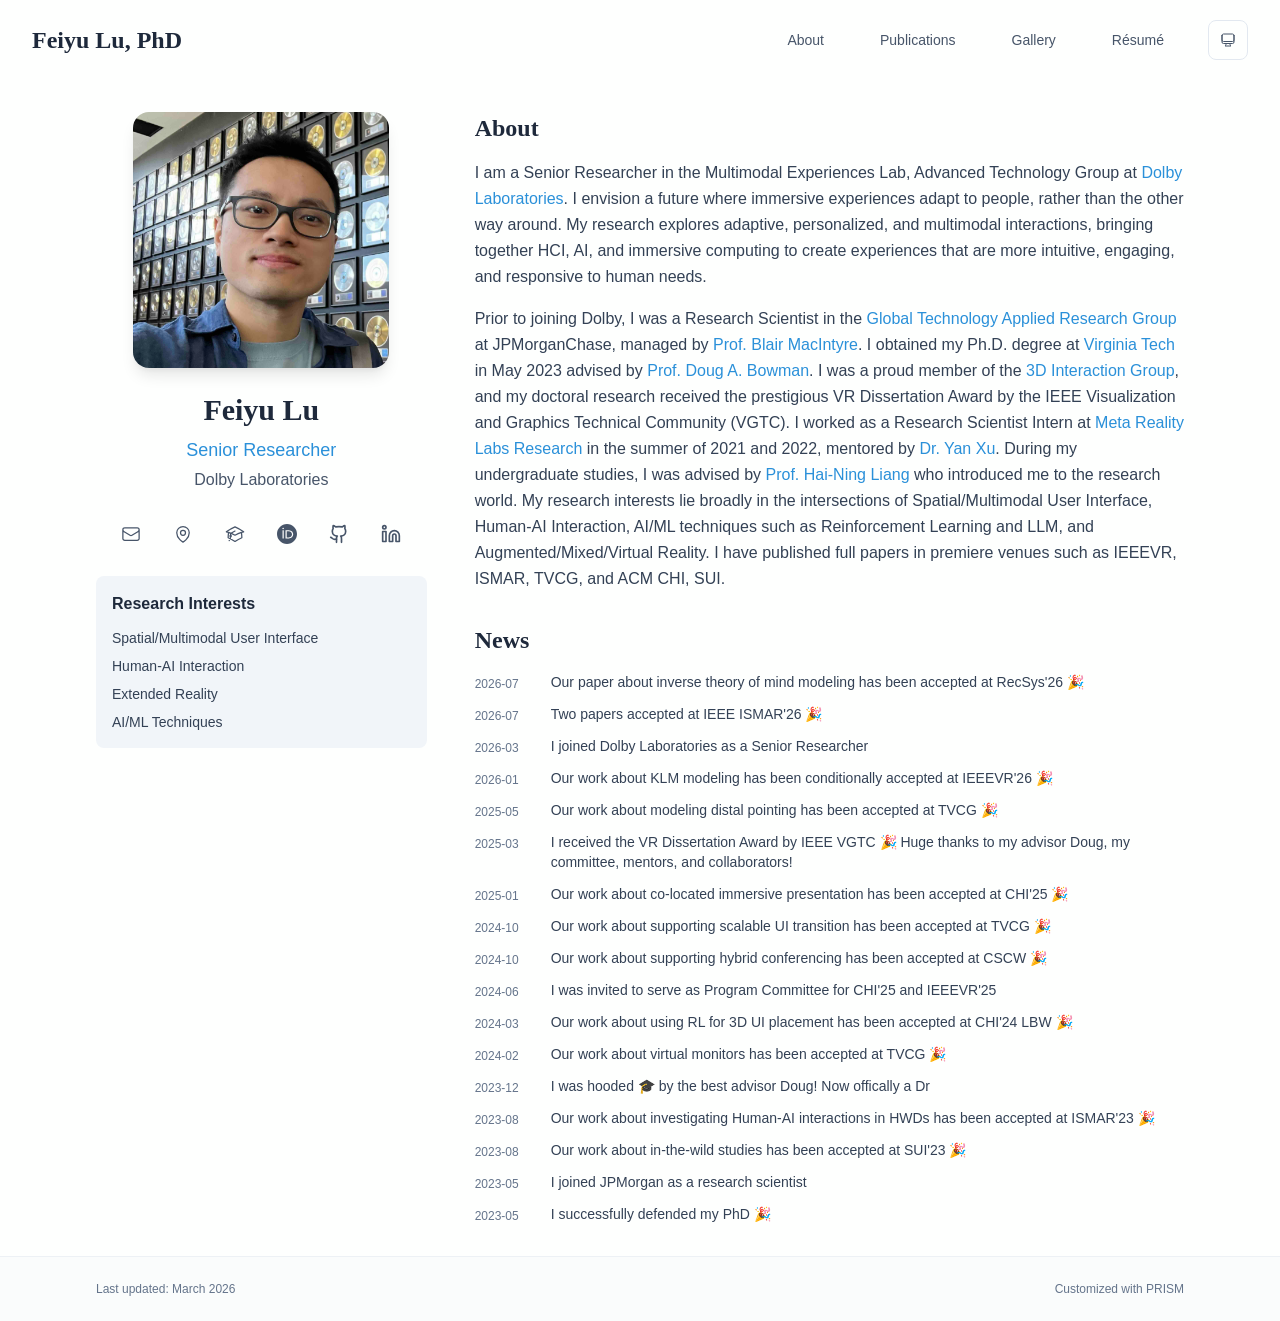
==== commit b98a7d1b: "updates" ====
--- a/index.html
+++ b/index.html
@@ -1,4 +1,4 @@
-<!DOCTYPE html><!--DnHjWbK2eCKfL3Ba82Shd--><html lang="en" class="scroll-smooth"><head><meta charSet="utf-8"/><meta name="viewport" content="width=device-width, initial-scale=1"/><link rel="preload" as="image" href="/bio.jpeg"/><link rel="stylesheet" href="/_next/static/css/d1c5af72691fb62d.css" data-precedence="next"/><link rel="preload" as="script" fetchPriority="low" href="/_next/static/chunks/webpack-32b99883bf220ffe.js"/><script src="/_next/static/chunks/4bd1b696-c023c6e3521b1417.js" async=""></script><script src="/_next/static/chunks/255-e057be79bd379a49.js" async=""></script><script src="/_next/static/chunks/main-app-8730024c91d4fc63.js" async=""></script><script src="/_next/static/chunks/185-02e5984e85404956.js" async=""></script><script src="/_next/static/chunks/619-9168df9c2a29b74b.js" async=""></script><script src="/_next/static/chunks/599-36b43173d762fc47.js" async=""></script><script src="/_next/static/chunks/app/layout-b6f77a097ba0f890.js" async=""></script><script src="/_next/static/chunks/26-d28d9aaef075d600.js" async=""></script><script src="/_next/static/chunks/159-c45695f20b86d5a5.js" async=""></script><script src="/_next/static/chunks/app/page-f920e3dbb8c490d8.js" async=""></script><link rel="icon" href="/FLlogo2.png" type="image/svg+xml"/><link rel="dns-prefetch" href="https://google-fonts.jialeliu.com"/><link rel="preconnect" href="https://google-fonts.jialeliu.com" crossorigin=""/><link rel="preload" as="style" href="https://google-fonts.jialeliu.com/css2?family=Inter:wght@300;400;500;600;700&amp;family=Crimson+Text:ital,wght@0,400;0,600;1,400&amp;display=swap"/><title>Feiyu Lu, PhD</title><meta name="description" content="Research Scientist at JPMorganChase."/><meta name="author" content="Feiyu Lu"/><meta name="keywords" content="Feiyu Lu,PhD,Research,Dolby Laboratories"/><meta name="creator" content="Feiyu Lu"/><meta name="publisher" content="Feiyu Lu"/><meta property="og:title" content="Feiyu Lu, PhD"/><meta property="og:description" content="Research Scientist at JPMorganChase."/><meta property="og:site_name" content="Feiyu Lu&#x27;s Website"/><meta property="og:locale" content="en_US"/><meta property="og:type" content="website"/><meta name="twitter:card" content="summary"/><meta name="twitter:title" content="Feiyu Lu, PhD"/><meta name="twitter:description" content="Research Scientist at JPMorganChase."/><link rel="icon" href="/FLlogo2.png"/><link rel="stylesheet" id="gfonts-css" href="https://google-fonts.jialeliu.com/css2?family=Inter:wght@300;400;500;600;700&amp;family=Crimson+Text:ital,wght@0,400;0,600;1,400&amp;display=swap" media="print"/><script>
+<!DOCTYPE html><!--dvY81mZMu29nEISeURrxF--><html lang="en" class="scroll-smooth"><head><meta charSet="utf-8"/><meta name="viewport" content="width=device-width, initial-scale=1"/><link rel="preload" as="image" href="/bio.jpeg"/><link rel="stylesheet" href="/_next/static/css/d1c5af72691fb62d.css" data-precedence="next"/><link rel="preload" as="script" fetchPriority="low" href="/_next/static/chunks/webpack-32b99883bf220ffe.js"/><script src="/_next/static/chunks/4bd1b696-c023c6e3521b1417.js" async=""></script><script src="/_next/static/chunks/255-e057be79bd379a49.js" async=""></script><script src="/_next/static/chunks/main-app-8730024c91d4fc63.js" async=""></script><script src="/_next/static/chunks/185-02e5984e85404956.js" async=""></script><script src="/_next/static/chunks/619-9168df9c2a29b74b.js" async=""></script><script src="/_next/static/chunks/599-36b43173d762fc47.js" async=""></script><script src="/_next/static/chunks/app/layout-b6f77a097ba0f890.js" async=""></script><script src="/_next/static/chunks/26-d28d9aaef075d600.js" async=""></script><script src="/_next/static/chunks/159-c45695f20b86d5a5.js" async=""></script><script src="/_next/static/chunks/app/page-f920e3dbb8c490d8.js" async=""></script><link rel="icon" href="/FLlogo2.png" type="image/svg+xml"/><link rel="dns-prefetch" href="https://google-fonts.jialeliu.com"/><link rel="preconnect" href="https://google-fonts.jialeliu.com" crossorigin=""/><link rel="preload" as="style" href="https://google-fonts.jialeliu.com/css2?family=Inter:wght@300;400;500;600;700&amp;family=Crimson+Text:ital,wght@0,400;0,600;1,400&amp;display=swap"/><title>Feiyu Lu, PhD</title><meta name="description" content="Research Scientist at JPMorganChase."/><meta name="author" content="Feiyu Lu"/><meta name="keywords" content="Feiyu Lu,PhD,Research,Dolby Laboratories"/><meta name="creator" content="Feiyu Lu"/><meta name="publisher" content="Feiyu Lu"/><meta property="og:title" content="Feiyu Lu, PhD"/><meta property="og:description" content="Research Scientist at JPMorganChase."/><meta property="og:site_name" content="Feiyu Lu&#x27;s Website"/><meta property="og:locale" content="en_US"/><meta property="og:type" content="website"/><meta name="twitter:card" content="summary"/><meta name="twitter:title" content="Feiyu Lu, PhD"/><meta name="twitter:description" content="Research Scientist at JPMorganChase."/><link rel="icon" href="/FLlogo2.png"/><link rel="stylesheet" id="gfonts-css" href="https://google-fonts.jialeliu.com/css2?family=Inter:wght@300;400;500;600;700&amp;family=Crimson+Text:ital,wght@0,400;0,600;1,400&amp;display=swap" media="print"/><script>
               (function(){
                 var l = document.getElementById('gfonts-css');
                 if (!l) return;
@@ -21,4 +21,5 @@
                 root.classList.add('light');
                 root.setAttribute('data-theme', 'light');
               }
-            </script><script src="/_next/static/chunks/polyfills-42372ed130431b0a.js" noModule=""></script></head><body class="font-sans antialiased"><div hidden=""><!--$--><!--/$--></div><div style="visibility:hidden"><nav class="fixed top-0 left-0 right-0 z-50" data-headlessui-state=""><div class="transition-all duration-300 ease-out bg-transparent" style="transform:translateY(-100px)"><div class="max-w-7xl mx-auto px-4 sm:px-6 lg:px-8"><div class="flex justify-between items-center h-16 lg:h-20"><div class="flex-shrink-0" tabindex="0"><a class="text-xl lg:text-2xl font-serif font-semibold text-primary hover:text-accent transition-colors duration-200" href="/">Feiyu Lu, PhD</a></div><div class="hidden lg:block"><div class="ml-10 flex items-center space-x-8"><div class="flex items-baseline space-x-8"><a class="relative px-3 py-2 text-sm font-medium transition-all duration-200 rounded hover:bg-accent/10 hover:shadow-sm text-primary" href="/"><span class="relative z-10">About</span><div class="absolute inset-0 bg-accent/10 rounded-lg"></div></a><a class="relative px-3 py-2 text-sm font-medium transition-all duration-200 rounded hover:bg-accent/10 hover:shadow-sm text-neutral-600 hover:text-primary" href="/publications/"><span class="relative z-10">Publications</span></a><a class="relative px-3 py-2 text-sm font-medium transition-all duration-200 rounded hover:bg-accent/10 hover:shadow-sm text-neutral-600 hover:text-primary" href="/gallery/"><span class="relative z-10">Gallery</span></a><a href="/Feiyu_Lu_Resume.pdf" target="_blank" rel="noopener noreferrer" class="px-3 py-2 text-sm font-medium text-neutral-600 hover:text-primary transition-all duration-200 rounded hover:bg-accent/10 hover:shadow-sm">Résumé</a></div><div class="flex items-center justify-center w-10 h-10 rounded-lg border border-neutral-200 dark:border-[rgba(148,163,184,0.24)] bg-background dark:bg-neutral-800"><div class="w-4 h-4 rounded-full bg-neutral-300 animate-pulse"></div></div></div></div><div class="lg:hidden flex items-center space-x-2"><div class="flex items-center justify-center w-10 h-10 rounded-lg border border-neutral-200 dark:border-[rgba(148,163,184,0.24)] bg-background dark:bg-neutral-800"><div class="w-4 h-4 rounded-full bg-neutral-300 animate-pulse"></div></div><button class="inline-flex items-center justify-center p-2 rounded-md text-neutral-600 hover:text-primary hover:bg-neutral-100 dark:hover:bg-neutral-800 focus:outline-none focus:ring-2 focus:ring-inset focus:ring-accent transition-colors duration-200" id="headlessui-disclosure-button-_R_5pdb_" type="button" aria-expanded="false" data-headlessui-state=""><span class="sr-only">Open main menu</span><div><svg xmlns="http://www.w3.org/2000/svg" fill="none" viewBox="0 0 24 24" stroke-width="1.5" stroke="currentColor" aria-hidden="true" data-slot="icon" class="block h-6 w-6"><path stroke-linecap="round" stroke-linejoin="round" d="M3.75 6.75h16.5M3.75 12h16.5m-16.5 5.25h16.5"></path></svg></div></button></div></div></div></div></nav><main class="min-h-screen pt-16 lg:pt-20"><div class="max-w-6xl mx-auto px-4 sm:px-6 lg:px-8 py-8 bg-background min-h-screen"><div class="grid grid-cols-1 lg:grid-cols-3 gap-12"><div class="lg:col-span-1"><div class="sticky top-8" style="opacity:0;transform:translateY(20px)"><div class="w-64 h-64 mx-auto mb-6 rounded-2xl overflow-hidden shadow-lg hover:shadow-xl transition-all duration-200 hover:scale-105 relative"><img alt="Feiyu Lu" width="256" height="256" decoding="async" data-nimg="1" class="w-full h-full object-cover object-[32%_center] absolute inset-0 transition-opacity duration-300 opacity-100" style="color:transparent" src="/bio.jpeg"/><img alt="Feiyu Lu&#x27;s cat" loading="lazy" width="256" height="256" decoding="async" data-nimg="1" class="w-full h-full object-cover object-[32%_center] absolute inset-0 transition-opacity duration-300 opacity-0" style="color:transparent" src="/bio-hover.jpg"/></div><div class="text-center mb-6"><h1 class="text-3xl font-serif font-bold text-primary mb-2">Feiyu Lu</h1><p class="text-lg text-accent font-medium mb-1">Senior Researcher</p><p class="text-neutral-600 mb-2">Dolby Laboratories</p></div><div class="flex flex-wrap justify-center gap-3 sm:gap-4 mb-6 relative px-2"><div class="relative"><button class="p-2 sm:p-2 transition-colors duration-200 text-neutral-600 dark:text-neutral-400 hover:text-accent" aria-label="Email"><svg xmlns="http://www.w3.org/2000/svg" fill="none" viewBox="0 0 24 24" stroke-width="1.5" stroke="currentColor" aria-hidden="true" data-slot="icon" class="h-5 w-5"><path stroke-linecap="round" stroke-linejoin="round" d="M21.75 6.75v10.5a2.25 2.25 0 0 1-2.25 2.25h-15a2.25 2.25 0 0 1-2.25-2.25V6.75m19.5 0A2.25 2.25 0 0 0 19.5 4.5h-15a2.25 2.25 0 0 0-2.25 2.25m19.5 0v.243a2.25 2.25 0 0 1-1.07 1.916l-7.5 4.615a2.25 2.25 0 0 1-2.36 0L3.32 8.91a2.25 2.25 0 0 1-1.07-1.916V6.75"></path></svg></button></div><div class="relative"><button class="p-2 sm:p-2 transition-colors duration-200 text-neutral-600 dark:text-neutral-400 hover:text-accent" aria-label="Location"><svg xmlns="http://www.w3.org/2000/svg" fill="none" viewBox="0 0 24 24" stroke-width="1.5" stroke="currentColor" aria-hidden="true" data-slot="icon" class="h-5 w-5"><path stroke-linecap="round" stroke-linejoin="round" d="M15 10.5a3 3 0 1 1-6 0 3 3 0 0 1 6 0Z"></path><path stroke-linecap="round" stroke-linejoin="round" d="M19.5 10.5c0 7.142-7.5 11.25-7.5 11.25S4.5 17.642 4.5 10.5a7.5 7.5 0 1 1 15 0Z"></path></svg></button></div><a href="https://scholar.google.com/citations?user=3gJVyKwAAAAJ&amp;hl=en&amp;oi=ao" target="_blank" rel="noopener noreferrer" class="p-2 sm:p-2 text-neutral-600 dark:text-neutral-400 hover:text-accent transition-colors duration-200" aria-label="Google Scholar"><svg xmlns="http://www.w3.org/2000/svg" fill="none" viewBox="0 0 24 24" stroke-width="1.5" stroke="currentColor" aria-hidden="true" data-slot="icon" class="h-5 w-5"><path stroke-linecap="round" stroke-linejoin="round" d="M4.26 10.147a60.438 60.438 0 0 0-.491 6.347A48.62 48.62 0 0 1 12 20.904a48.62 48.62 0 0 1 8.232-4.41 60.46 60.46 0 0 0-.491-6.347m-15.482 0a50.636 50.636 0 0 0-2.658-.813A59.906 59.906 0 0 1 12 3.493a59.903 59.903 0 0 1 10.399 5.84c-.896.248-1.783.52-2.658.814m-15.482 0A50.717 50.717 0 0 1 12 13.489a50.702 50.702 0 0 1 7.74-3.342M6.75 15a.75.75 0 1 0 0-1.5.75.75 0 0 0 0 1.5Zm0 0v-3.675A55.378 55.378 0 0 1 12 8.443m-7.007 11.55A5.981 5.981 0 0 0 6.75 15.75v-1.5"></path></svg></a><a href="https://orcid.org/0000-0002-1939-9352" target="_blank" rel="noopener noreferrer" class="p-2 sm:p-2 text-neutral-600 dark:text-neutral-400 hover:text-accent transition-colors duration-200" aria-label="ORCID"><svg viewBox="0 0 24 24" fill="currentColor" class="h-5 w-5" xmlns="http://www.w3.org/2000/svg"><path d="M12 0C5.372 0 0 5.372 0 12s5.372 12 12 12 12-5.372 12-12S18.628 0 12 0zM7.369 4.378c.525 0 .947.431.947.947s-.422.947-.947.947a.95.95 0 0 1-.947-.947c0-.525.422-.947.947-.947zm-.722 3.038h1.444v10.041H6.647V7.416zm3.562 0h3.9c3.712 0 5.344 2.653 5.344 5.025 0 2.578-2.016 5.025-5.325 5.025h-3.919V7.416zm1.444 1.303v7.444h2.297c3.272 0 4.022-2.484 4.022-3.722 0-2.016-1.284-3.722-4.097-3.722h-2.222z"></path></svg></a><a href="https://github.com/ericlu19" target="_blank" rel="noopener noreferrer" class="p-2 sm:p-2 text-neutral-600 dark:text-neutral-400 hover:text-accent transition-colors duration-200" aria-label="GitHub"><svg xmlns="http://www.w3.org/2000/svg" width="24" height="24" viewBox="0 0 24 24" fill="none" stroke="currentColor" stroke-width="2" stroke-linecap="round" stroke-linejoin="round" class="lucide lucide-github h-5 w-5" aria-hidden="true"><path d="M15 22v-4a4.8 4.8 0 0 0-1-3.5c3 0 6-2 6-5.5.08-1.25-.27-2.48-1-3.5.28-1.15.28-2.35 0-3.5 0 0-1 0-3 1.5-2.64-.5-5.36-.5-8 0C6 2 5 2 5 2c-.3 1.15-.3 2.35 0 3.5A5.403 5.403 0 0 0 4 9c0 3.5 3 5.5 6 5.5-.39.49-.68 1.05-.85 1.65-.17.6-.22 1.23-.15 1.85v4"></path><path d="M9 18c-4.51 2-5-2-7-2"></path></svg></a><a href="https://www.linkedin.com/in/feiyu-lu-9b12ba15a/" target="_blank" rel="noopener noreferrer" class="p-2 sm:p-2 text-neutral-600 dark:text-neutral-400 hover:text-accent transition-colors duration-200" aria-label="LinkedIn"><svg xmlns="http://www.w3.org/2000/svg" width="24" height="24" viewBox="0 0 24 24" fill="none" stroke="currentColor" stroke-width="2" stroke-linecap="round" stroke-linejoin="round" class="lucide lucide-linkedin h-5 w-5" aria-hidden="true"><path d="M16 8a6 6 0 0 1 6 6v7h-4v-7a2 2 0 0 0-2-2 2 2 0 0 0-2 2v7h-4v-7a6 6 0 0 1 6-6z"></path><rect width="4" height="12" x="2" y="9"></rect><circle cx="4" cy="4" r="2"></circle></svg></a></div><div class="bg-neutral-100 dark:bg-neutral-800 rounded-lg p-4 mb-6 hover:shadow-lg transition-all duration-200 hover:scale-[1.02]"><h3 class="font-semibold text-primary mb-3">Research Interests</h3><div class="space-y-2 text-sm text-neutral-700 dark:text-neutral-500"><div>Spatial/Multimodal User Interface</div><div>Human-AI Interaction</div><div>Extended Reality</div><div>AI/ML Techniques</div></div></div></div></div><div class="lg:col-span-2 space-y-8"><section id="about" class="scroll-mt-24 space-y-8"><section style="opacity:0;transform:translateY(20px)"><h2 class="text-2xl font-serif font-bold text-primary mb-4">About</h2><div class="text-neutral-700 dark:text-neutral-600 leading-relaxed"><p class="mb-4 last:mb-0">I am a Senior Researcher in the Advanced Technology Group at <a href="https://www.dolby.com" node="[object Object]" target="_blank" rel="noopener noreferrer" class="text-accent font-medium transition-all duration-200 rounded hover:bg-accent/10 hover:shadow-sm">Dolby Laboratories</a>. Prior to joining Dolby, I was a Research Scientist in the <a href="https://www.jpmorgan.com/technology/applied-research" node="[object Object]" target="_blank" rel="noopener noreferrer" class="text-accent font-medium transition-all duration-200 rounded hover:bg-accent/10 hover:shadow-sm">Global Technology Applied Research Group</a> at JPMorganChase, managed by <a href="https://blairmacintyre.me/" node="[object Object]" target="_blank" rel="noopener noreferrer" class="text-accent font-medium transition-all duration-200 rounded hover:bg-accent/10 hover:shadow-sm">Prof. Blair MacIntyre</a>. I obtained my Ph.D. degree at <a href="https://cs.vt.edu/" node="[object Object]" target="_blank" rel="noopener noreferrer" class="text-accent font-medium transition-all duration-200 rounded hover:bg-accent/10 hover:shadow-sm">Virginia Tech</a> in May 2023 advised by <a href="https://wordpress.cs.vt.edu/3digroup/author/dbowman/" node="[object Object]" target="_blank" rel="noopener noreferrer" class="text-accent font-medium transition-all duration-200 rounded hover:bg-accent/10 hover:shadow-sm">Prof. Doug A. Bowman</a>. I was a proud member of the <a href="https://wordpress.cs.vt.edu/3digroup/" node="[object Object]" target="_blank" rel="noopener noreferrer" class="text-accent font-medium transition-all duration-200 rounded hover:bg-accent/10 hover:shadow-sm">3D Interaction Group</a>, and my doctoral research received the prestigious VR Dissertation Award by the IEEE Visualization and Graphics Technical Community (VGTC). I worked as a Research Scientist Intern at <a href="https://tech.fb.com/ar-vr/" node="[object Object]" target="_blank" rel="noopener noreferrer" class="text-accent font-medium transition-all duration-200 rounded hover:bg-accent/10 hover:shadow-sm">Meta Reality Labs Research</a> in the summer of 2021 and 2022, mentored by <a href="" node="[object Object]" target="_blank" rel="noopener noreferrer" class="text-accent font-medium transition-all duration-200 rounded hover:bg-accent/10 hover:shadow-sm">Dr. Yan Xu</a>. During my undergraduate studies, I was advised by <a href="https://facultyprofiles.hkust-gz.edu.cn/faculty-personal-page?id=437" node="[object Object]" target="_blank" rel="noopener noreferrer" class="text-accent font-medium transition-all duration-200 rounded hover:bg-accent/10 hover:shadow-sm">Prof. Hai-Ning Liang</a> who introduced me to the research world. My research interests lie broadly in the intersections of Spatial/Multimodal User Interface, Human-AI Interaction, AI/ML techniques such as Reinforcement Learning and LLM, and Augmented/Mixed/Virtual Reality. Specifically, I prototype and evaluate novel systems leveraging emerging technologies to enhance workflows, productivity, engagement, and address concrete real-world problems. I have published full papers in premiere venues such as IEEEVR, ISMAR, TVCG, and ACM CHI, SUI.</p></div></section><section style="opacity:0;transform:translateY(20px)"><h2 class="text-2xl font-serif font-bold text-primary mb-4">News</h2><div class="space-y-3"><div class="flex items-start space-x-3"><span class="text-xs text-neutral-500 mt-1 w-16 flex-shrink-0">2026-07</span><div class="text-sm text-neutral-700 [&amp;_a]:text-accent [&amp;_a]:no-underline [&amp;_a]:hover:underline"><p>Our paper about inverse theory of mind modeling has been accepted at RecSys&#x27;26 🎉</p></div></div><div class="flex items-start space-x-3"><span class="text-xs text-neutral-500 mt-1 w-16 flex-shrink-0">2026-07</span><div class="text-sm text-neutral-700 [&amp;_a]:text-accent [&amp;_a]:no-underline [&amp;_a]:hover:underline"><p>Two papers accepted at IEEE ISMAR&#x27;26 🎉</p></div></div><div class="flex items-start space-x-3"><span class="text-xs text-neutral-500 mt-1 w-16 flex-shrink-0">2026-03</span><div class="text-sm text-neutral-700 [&amp;_a]:text-accent [&amp;_a]:no-underline [&amp;_a]:hover:underline"><p>I joined Dolby Laboratories as a Senior Researcher</p></div></div><div class="flex items-start space-x-3"><span class="text-xs text-neutral-500 mt-1 w-16 flex-shrink-0">2026-01</span><div class="text-sm text-neutral-700 [&amp;_a]:text-accent [&amp;_a]:no-underline [&amp;_a]:hover:underline"><p>Our work about KLM modeling has been conditionally accepted at IEEEVR&#x27;26 🎉</p></div></div><div class="flex items-start space-x-3"><span class="text-xs text-neutral-500 mt-1 w-16 flex-shrink-0">2025-05</span><div class="text-sm text-neutral-700 [&amp;_a]:text-accent [&amp;_a]:no-underline [&amp;_a]:hover:underline"><p>Our work about modeling distal pointing has been accepted at TVCG 🎉</p></div></div><div class="flex items-start space-x-3"><span class="text-xs text-neutral-500 mt-1 w-16 flex-shrink-0">2025-03</span><div class="text-sm text-neutral-700 [&amp;_a]:text-accent [&amp;_a]:no-underline [&amp;_a]:hover:underline"><p>I received the VR Dissertation Award by IEEE VGTC 🎉 Huge thanks to my advisor Doug, my committee, mentors, and collaborators!</p></div></div><div class="flex items-start space-x-3"><span class="text-xs text-neutral-500 mt-1 w-16 flex-shrink-0">2025-01</span><div class="text-sm text-neutral-700 [&amp;_a]:text-accent [&amp;_a]:no-underline [&amp;_a]:hover:underline"><p>Our work about co-located immersive presentation has been accepted at CHI&#x27;25 🎉</p></div></div><div class="flex items-start space-x-3"><span class="text-xs text-neutral-500 mt-1 w-16 flex-shrink-0">2024-10</span><div class="text-sm text-neutral-700 [&amp;_a]:text-accent [&amp;_a]:no-underline [&amp;_a]:hover:underline"><p>Our work about supporting scalable UI transition has been accepted at TVCG 🎉</p></div></div><div class="flex items-start space-x-3"><span class="text-xs text-neutral-500 mt-1 w-16 flex-shrink-0">2024-10</span><div class="text-sm text-neutral-700 [&amp;_a]:text-accent [&amp;_a]:no-underline [&amp;_a]:hover:underline"><p>Our work about supporting hybrid conferencing has been accepted at CSCW 🎉</p></div></div><div class="flex items-start space-x-3"><span class="text-xs text-neutral-500 mt-1 w-16 flex-shrink-0">2024-06</span><div class="text-sm text-neutral-700 [&amp;_a]:text-accent [&amp;_a]:no-underline [&amp;_a]:hover:underline"><p>I was invited to serve as Program Committee for CHI&#x27;25 and IEEEVR&#x27;25</p></div></div><div class="flex items-start space-x-3"><span class="text-xs text-neutral-500 mt-1 w-16 flex-shrink-0">2024-03</span><div class="text-sm text-neutral-700 [&amp;_a]:text-accent [&amp;_a]:no-underline [&amp;_a]:hover:underline"><p>Our work about using RL for 3D UI placement has been accepted at CHI&#x27;24 LBW 🎉</p></div></div><div class="flex items-start space-x-3"><span class="text-xs text-neutral-500 mt-1 w-16 flex-shrink-0">2024-02</span><div class="text-sm text-neutral-700 [&amp;_a]:text-accent [&amp;_a]:no-underline [&amp;_a]:hover:underline"><p>Our work about virtual monitors has been accepted at TVCG 🎉</p></div></div><div class="flex items-start space-x-3"><span class="text-xs text-neutral-500 mt-1 w-16 flex-shrink-0">2023-12</span><div class="text-sm text-neutral-700 [&amp;_a]:text-accent [&amp;_a]:no-underline [&amp;_a]:hover:underline"><p>I was hooded 🎓 by the best advisor Doug! Now offically a Dr</p></div></div><div class="flex items-start space-x-3"><span class="text-xs text-neutral-500 mt-1 w-16 flex-shrink-0">2023-08</span><div class="text-sm text-neutral-700 [&amp;_a]:text-accent [&amp;_a]:no-underline [&amp;_a]:hover:underline"><p>Our work about investigating Human-AI interactions in HWDs has been accepted at ISMAR&#x27;23 🎉</p></div></div><div class="flex items-start space-x-3"><span class="text-xs text-neutral-500 mt-1 w-16 flex-shrink-0">2023-08</span><div class="text-sm text-neutral-700 [&amp;_a]:text-accent [&amp;_a]:no-underline [&amp;_a]:hover:underline"><p>Our work about in-the-wild studies has been accepted at SUI&#x27;23 🎉</p></div></div><div class="flex items-start space-x-3"><span class="text-xs text-neutral-500 mt-1 w-16 flex-shrink-0">2023-05</span><div class="text-sm text-neutral-700 [&amp;_a]:text-accent [&amp;_a]:no-underline [&amp;_a]:hover:underline"><p>I joined JPMorgan as a research scientist</p></div></div><div class="flex items-start space-x-3"><span class="text-xs text-neutral-500 mt-1 w-16 flex-shrink-0">2023-05</span><div class="text-sm text-neutral-700 [&amp;_a]:text-accent [&amp;_a]:no-underline [&amp;_a]:hover:underline"><p>I successfully defended my PhD 🎉</p></div></div></div></section></section></div></div></div><!--$--><!--/$--></main><footer class="border-t border-neutral-200/50 bg-neutral-50/50 dark:bg-neutral-900/50 dark:border-neutral-700/50"><div class="max-w-6xl mx-auto px-4 sm:px-6 lg:px-8 py-6"><div class="flex flex-col sm:flex-row justify-between items-center gap-2"><p class="text-xs text-neutral-500">Last updated: <!-- -->March 2026</p><p class="text-xs text-neutral-500 flex items-center"><a href="https://github.com/xyjoey/PRISM" target="_blank" rel="noopener noreferrer">Customized with PRISM</a></p></div></div></footer></div><script src="/_next/static/chunks/webpack-32b99883bf220ffe.js" id="_R_" async=""></script><script>(self.__next_f=self.__next_f||[]).push([0])</script><script>self.__next_f.push([1,"1:\"$Sreact.fragment\"\n2:I[7558,[\"185\",\"static/chunks/185-02e5984e85404956.js\",\"619\",\"static/chunks/619-9168df9c2a29b74b.js\",\"599\",\"static/chunks/599-36b43173d762fc47.js\",\"177\",\"static/chunks/app/layout-b6f77a097ba0f890.js\"],\"ThemeProvider\"]\n3:I[9994,[\"185\",\"static/chunks/185-02e5984e85404956.js\",\"619\",\"static/chunks/619-9168df9c2a29b74b.js\",\"599\",\"static/chunks/599-36b43173d762fc47.js\",\"177\",\"static/chunks/app/layout-b6f77a097ba0f890.js\"],\"default\"]\n4:I[9766,[],\"\"]\n5:I[8924,[],\"\"]\nb:I[7150,[],\"\"]\n:HL[\"/_next/static/css/d1c5af72691fb62d.css\",\"style\"]\n"])</script><script>self.__next_f.push([1,"0:{\"P\":null,\"b\":\"DnHjWbK2eCKfL3Ba82Shd\",\"p\":\"\",\"c\":[\"\",\"\"],\"i\":false,\"f\":[[[\"\",{\"children\":[\"__PAGE__\",{}]},\"$undefined\",\"$undefined\",true],[\"\",[\"$\",\"$1\",\"c\",{\"children\":[[[\"$\",\"link\",\"0\",{\"rel\":\"stylesheet\",\"href\":\"/_next/static/css/d1c5af72691fb62d.css\",\"precedence\":\"next\",\"crossOrigin\":\"$undefined\",\"nonce\":\"$undefined\"}]],[\"$\",\"html\",null,{\"lang\":\"en\",\"className\":\"scroll-smooth\",\"suppressHydrationWarning\":true,\"children\":[[\"$\",\"head\",null,{\"children\":[[\"$\",\"link\",null,{\"rel\":\"icon\",\"href\":\"/FLlogo2.png\",\"type\":\"image/svg+xml\"}],[\"$\",\"link\",null,{\"rel\":\"dns-prefetch\",\"href\":\"https://google-fonts.jialeliu.com\"}],[\"$\",\"link\",null,{\"rel\":\"preconnect\",\"href\":\"https://google-fonts.jialeliu.com\",\"crossOrigin\":\"\"}],[\"$\",\"link\",null,{\"rel\":\"preload\",\"as\":\"style\",\"href\":\"https://google-fonts.jialeliu.com/css2?family=Inter:wght@300;400;500;600;700\u0026family=Crimson+Text:ital,wght@0,400;0,600;1,400\u0026display=swap\"}],[\"$\",\"link\",null,{\"rel\":\"stylesheet\",\"id\":\"gfonts-css\",\"href\":\"https://google-fonts.jialeliu.com/css2?family=Inter:wght@300;400;500;600;700\u0026family=Crimson+Text:ital,wght@0,400;0,600;1,400\u0026display=swap\",\"media\":\"print\"}],[\"$\",\"script\",null,{\"dangerouslySetInnerHTML\":{\"__html\":\"\\n              (function(){\\n                var l = document.getElementById('gfonts-css');\\n                if (!l) return;\\n                if (l.media !== 'all') {\\n                  l.addEventListener('load', function(){ try { l.media = 'all'; } catch(e){} });\\n                }\\n              })();\\n            \"}}],[\"$\",\"noscript\",null,{\"children\":[\"$\",\"link\",null,{\"rel\":\"stylesheet\",\"href\":\"https://google-fonts.jialeliu.com/css2?family=Inter:wght@300;400;500;600;700\u0026family=Crimson+Text:ital,wght@0,400;0,600;1,400\u0026display=swap\"}]}],[\"$\",\"script\",null,{\"dangerouslySetInnerHTML\":{\"__html\":\"\\n              try {\\n                const theme = localStorage.getItem('theme-storage');\\n                const parsed = theme ? JSON.parse(theme) : null;\\n                const setting = parsed?.state?.theme || 'system';\\n                const prefersDark = typeof window !== 'undefined' \u0026\u0026 window.matchMedia \u0026\u0026 window.matchMedia('(prefers-color-scheme: dark)').matches;\\n                const effective = setting === 'dark' ? 'dark' : (setting === 'light' ? 'light' : (prefersDark ? 'dark' : 'light'));\\n                var root = document.documentElement;\\n                root.classList.add(effective);\\n                root.setAttribute('data-theme', effective);\\n              } catch (e) {\\n                var root = document.documentElement;\\n                root.classList.add('light');\\n                root.setAttribute('data-theme', 'light');\\n              }\\n            \"}}]]}],[\"$\",\"body\",null,{\"className\":\"font-sans antialiased\",\"children\":[\"$\",\"$L2\",null,{\"children\":[[\"$\",\"$L3\",null,{\"items\":[{\"title\":\"About\",\"type\":\"page\",\"target\":\"about\",\"href\":\"/\"},{\"title\":\"Publications\",\"type\":\"page\",\"target\":\"publications\",\"href\":\"/publications\"},{\"title\":\"Gallery\",\"type\":\"page\",\"target\":\"gallery\",\"href\":\"/gallery\"},{\"title\":\"Résumé\",\"type\":\"link\",\"target\":\"cv\",\"href\":\"/Feiyu_Lu_Resume.pdf\",\"external\":true}],\"siteTitle\":\"Feiyu Lu, PhD\",\"enableOnePageMode\":false}],[\"$\",\"main\",null,{\"className\":\"min-h-screen pt-16 lg:pt-20\",\"children\":[\"$\",\"$L4\",null,{\"parallelRouterKey\":\"children\",\"error\":\"$undefined\",\"errorStyles\":\"$undefined\",\"errorScripts\":\"$undefined\",\"template\":[\"$\",\"$L5\",null,{}],\"templateStyles\":\"$undefined\",\"templateScripts\":\"$undefined\",\"notFound\":[[[\"$\",\"title\",null,{\"children\":\"404: This page could not be found.\"}],[\"$\",\"div\",null,{\"style\":{\"fontFamily\":\"system-ui,\\\"Segoe UI\\\",Roboto,Helvetica,Arial,sans-serif,\\\"Apple Color Emoji\\\",\\\"Segoe UI Emoji\\\"\",\"height\":\"100vh\",\"textAlign\":\"center\",\"display\":\"flex\",\"flexDirection\":\"column\",\"alignItems\":\"center\",\"justifyContent\":\"center\"},\"children\":[\"$\",\"div\",null,{\"children\":[[\"$\",\"style\",null,{\"dangerouslySetInnerHTML\":{\"__html\":\"body{color:#000;background:#fff;margin:0}.next-error-h1{border-right:1px solid rgba(0,0,0,.3)}@media (prefers-color-scheme:dark){body{color:#fff;background:#000}.next-error-h1{border-right:1px solid rgba(255,255,255,.3)}}\"}}],\"$L6\",\"$L7\"]}]}]],[]],\"forbidden\":\"$undefined\",\"unauthorized\":\"$undefined\"}]}],\"$L8\"]}]}]]}]]}],{\"children\":[\"__PAGE__\",\"$L9\",{},null,false]},null,false],\"$La\",false]],\"m\":\"$undefined\",\"G\":[\"$b\",[]],\"s\":false,\"S\":true}\n"])</script><script>self.__next_f.push([1,"c:I[7923,[\"185\",\"static/chunks/185-02e5984e85404956.js\",\"619\",\"static/chunks/619-9168df9c2a29b74b.js\",\"599\",\"static/chunks/599-36b43173d762fc47.js\",\"177\",\"static/chunks/app/layout-b6f77a097ba0f890.js\"],\"default\"]\nd:I[3756,[\"185\",\"static/chunks/185-02e5984e85404956.js\",\"26\",\"static/chunks/26-d28d9aaef075d600.js\",\"619\",\"static/chunks/619-9168df9c2a29b74b.js\",\"159\",\"static/chunks/159-c45695f20b86d5a5.js\",\"974\",\"static/chunks/app/page-f920e3dbb8c490d8.js\"],\"default\"]\ne:I[470,[\"185\",\"static/chunks/185-02e5984e85404956.js\",\"26\",\"static/chunks/26-d28d9aaef075d600.js\",\"619\",\"static/chunks/619-9168df9c2a29b74b.js\",\"159\",\"static/chunks/159-c45695f20b86d5a5.js\",\"974\",\"static/chunks/app/page-f920e3dbb8c490d8.js\"],\"default\"]\n10:I[5078,[\"185\",\"static/chunks/185-02e5984e85404956.js\",\"26\",\"static/chunks/26-d28d9aaef075d600.js\",\"619\",\"static/chunks/619-9168df9c2a29b74b.js\",\"159\",\"static/chunks/159-c45695f20b86d5a5.js\",\"974\",\"static/chunks/app/page-f920e3dbb8c490d8.js\"],\"default\"]\n12:I[4431,[],\"ViewportBoundary\"]\n14:I[4431,[],\"MetadataBoundary\"]\n15:\"$Sreact.suspense\"\n6:[\"$\",\"h1\",null,{\"className\":\"next-error-h1\",\"style\":{\"display\":\"inline-block\",\"margin\":\"0 20px 0 0\",\"padding\":\"0 23px 0 0\",\"fontSize\":24,\"fontWeight\":500,\"verticalAlign\":\"top\",\"lineHeight\":\"49px\"},\"children\":404}]\n7:[\"$\",\"div\",null,{\"style\":{\"display\":\"inline-block\"},\"children\":[\"$\",\"h2\",null,{\"style\":{\"fontSize\":14,\"fontWeight\":400,\"lineHeight\":\"49px\",\"margin\":0},\"children\":\"This page could not be found.\"}]}]\n8:[\"$\",\"$Lc\",null,{\"lastUpdated\":\"March 2026\"}]\nf:T61b,"])</script><script>self.__next_f.push([1,"I am a Senior Researcher in the Advanced Technology Group at [Dolby Laboratories](https://www.dolby.com). Prior to joining Dolby, I was a Research Scientist in the [Global Technology Applied Research Group](https://www.jpmorgan.com/technology/applied-research) at JPMorganChase, managed by [Prof. Blair MacIntyre](https://blairmacintyre.me/). I obtained my Ph.D. degree at [Virginia Tech](https://cs.vt.edu/) in May 2023 advised by [Prof. Doug A. Bowman](https://wordpress.cs.vt.edu/3digroup/author/dbowman/). I was a proud member of the [3D Interaction Group](https://wordpress.cs.vt.edu/3digroup/), and my doctoral research received the prestigious VR Dissertation Award by the IEEE Visualization and Graphics Technical Community (VGTC). I worked as a Research Scientist Intern at [Meta Reality Labs Research](https://tech.fb.com/ar-vr/) in the summer of 2021 and 2022, mentored by [Dr. Yan Xu](). During my undergraduate studies, I was advised by [Prof. Hai-Ning Liang](https://facultyprofiles.hkust-gz.edu.cn/faculty-personal-page?id=437) who introduced me to the research world. My research interests lie broadly in the intersections of Spatial/Multimodal User Interface, Human-AI Interaction, AI/ML techniques such as Reinforcement Learning and LLM, and Augmented/Mixed/Virtual Reality. Specifically, I prototype and evaluate novel systems leveraging emerging technologies to enhance workflows, productivity, engagement, and address concrete real-world problems. I have published full papers in premiere venues such as IEEEVR, ISMAR, TVCG, and ACM CHI, SUI."])</script><script>self.__next_f.push([1,"9:[\"$\",\"$1\",\"c\",{\"children\":[[\"$\",\"div\",null,{\"className\":\"max-w-6xl mx-auto px-4 sm:px-6 lg:px-8 py-8 bg-background min-h-screen\",\"children\":[\"$\",\"div\",null,{\"className\":\"grid grid-cols-1 lg:grid-cols-3 gap-12\",\"children\":[[\"$\",\"div\",null,{\"className\":\"lg:col-span-1\",\"children\":[\"$\",\"$Ld\",null,{\"author\":{\"name\":\"Feiyu Lu\",\"title\":\"Senior Researcher\",\"institution\":\"Dolby Laboratories\",\"avatar\":\"/bio.jpeg\",\"altavatar\":\"/bio-hover.jpg\"},\"social\":{\"email\":\"feiyulu@vt.edu\",\"location\":\"NYC, New York\",\"location_url\":\"https://maps.google.com\",\"location_details\":[\"Midtown\",\"Manhattan, New York\"],\"google_scholar\":\"https://scholar.google.com/citations?user=3gJVyKwAAAAJ\u0026hl=en\u0026oi=ao\",\"orcid\":\"https://orcid.org/0000-0002-1939-9352\",\"github\":\"https://github.com/ericlu19\",\"linkedin\":\"https://www.linkedin.com/in/feiyu-lu-9b12ba15a/\"},\"features\":{\"enable_likes\":false,\"enable_one_page_mode\":false},\"researchInterests\":[\"Spatial/Multimodal User Interface\",\"Human-AI Interaction\",\"Extended Reality\",\"AI/ML Techniques\"]}]}],[\"$\",\"div\",null,{\"className\":\"lg:col-span-2 space-y-8\",\"children\":[[\"$\",\"section\",\"about\",{\"id\":\"about\",\"className\":\"scroll-mt-24 space-y-8\",\"children\":[[[\"$\",\"$Le\",\"about\",{\"content\":\"$f\",\"title\":\"About\"}],[\"$\",\"$L10\",\"news\",{\"items\":[{\"date\":\"2026-07\",\"content\":\"Our paper about inverse theory of mind modeling has been accepted at RecSys'26 🎉\"},{\"date\":\"2026-07\",\"content\":\"Two papers accepted at IEEE ISMAR'26 🎉\"},{\"date\":\"2026-03\",\"content\":\"I joined Dolby Laboratories as a Senior Researcher\"},{\"date\":\"2026-01\",\"content\":\"Our work about KLM modeling has been conditionally accepted at IEEEVR'26 🎉\"},{\"date\":\"2025-05\",\"content\":\"Our work about modeling distal pointing has been accepted at TVCG 🎉\"},{\"date\":\"2025-03\",\"content\":\"I received the VR Dissertation Award by IEEE VGTC 🎉 Huge thanks to my advisor Doug, my committee, mentors, and collaborators!\"},{\"date\":\"2025-01\",\"content\":\"Our work about co-located immersive presentation has been accepted at CHI'25 🎉\"},{\"date\":\"2024-10\",\"content\":\"Our work about supporting scalable UI transition has been accepted at TVCG 🎉\"},{\"date\":\"2024-10\",\"content\":\"Our work about supporting hybrid conferencing has been accepted at CSCW 🎉\"},{\"date\":\"2024-06\",\"content\":\"I was invited to serve as Program Committee for CHI'25 and IEEEVR'25\"},{\"date\":\"2024-03\",\"content\":\"Our work about using RL for 3D UI placement has been accepted at CHI'24 LBW 🎉\"},{\"date\":\"2024-02\",\"content\":\"Our work about virtual monitors has been accepted at TVCG 🎉\"},{\"date\":\"2023-12\",\"content\":\"I was hooded 🎓 by the best advisor Doug! Now offically a Dr\"},{\"date\":\"2023-08\",\"content\":\"Our work about investigating Human-AI interactions in HWDs has been accepted at ISMAR'23 🎉\"},{\"date\":\"2023-08\",\"content\":\"Our work about in-the-wild studies has been accepted at SUI'23 🎉\"},{\"date\":\"2023-05\",\"content\":\"I joined JPMorgan as a research scientist\"},{\"date\":\"2023-05\",\"content\":\"I successfully defended my PhD 🎉\"}],\"title\":\"News\"}]],false,false,false,false]}]]}]]}]}],null,\"$L11\"]}]\n"])</script><script>self.__next_f.push([1,"a:[\"$\",\"$1\",\"h\",{\"children\":[null,[[\"$\",\"$L12\",null,{\"children\":\"$L13\"}],null],[\"$\",\"$L14\",null,{\"children\":[\"$\",\"div\",null,{\"hidden\":true,\"children\":[\"$\",\"$15\",null,{\"fallback\":null,\"children\":\"$L16\"}]}]}]]}]\n"])</script><script>self.__next_f.push([1,"17:I[4431,[],\"OutletBoundary\"]\n19:I[5278,[],\"AsyncMetadataOutlet\"]\n11:[\"$\",\"$L17\",null,{\"children\":[\"$L18\",[\"$\",\"$L19\",null,{\"promise\":\"$@1a\"}]]}]\n"])</script><script>self.__next_f.push([1,"13:[[\"$\",\"meta\",\"0\",{\"charSet\":\"utf-8\"}],[\"$\",\"meta\",\"1\",{\"name\":\"viewport\",\"content\":\"width=device-width, initial-scale=1\"}]]\n"])</script><script>self.__next_f.push([1,"18:null\n"])</script><script>self.__next_f.push([1,"1b:I[622,[],\"IconMark\"]\n"])</script><script>self.__next_f.push([1,"1a:{\"metadata\":[[\"$\",\"title\",\"0\",{\"children\":\"Feiyu Lu, PhD\"}],[\"$\",\"meta\",\"1\",{\"name\":\"description\",\"content\":\"Research Scientist at JPMorganChase.\"}],[\"$\",\"meta\",\"2\",{\"name\":\"author\",\"content\":\"Feiyu Lu\"}],[\"$\",\"meta\",\"3\",{\"name\":\"keywords\",\"content\":\"Feiyu Lu,PhD,Research,Dolby Laboratories\"}],[\"$\",\"meta\",\"4\",{\"name\":\"creator\",\"content\":\"Feiyu Lu\"}],[\"$\",\"meta\",\"5\",{\"name\":\"publisher\",\"content\":\"Feiyu Lu\"}],[\"$\",\"meta\",\"6\",{\"property\":\"og:title\",\"content\":\"Feiyu Lu, PhD\"}],[\"$\",\"meta\",\"7\",{\"property\":\"og:description\",\"content\":\"Research Scientist at JPMorganChase.\"}],[\"$\",\"meta\",\"8\",{\"property\":\"og:site_name\",\"content\":\"Feiyu Lu's Website\"}],[\"$\",\"meta\",\"9\",{\"property\":\"og:locale\",\"content\":\"en_US\"}],[\"$\",\"meta\",\"10\",{\"property\":\"og:type\",\"content\":\"website\"}],[\"$\",\"meta\",\"11\",{\"name\":\"twitter:card\",\"content\":\"summary\"}],[\"$\",\"meta\",\"12\",{\"name\":\"twitter:title\",\"content\":\"Feiyu Lu, PhD\"}],[\"$\",\"meta\",\"13\",{\"name\":\"twitter:description\",\"content\":\"Research Scientist at JPMorganChase.\"}],[\"$\",\"link\",\"14\",{\"rel\":\"icon\",\"href\":\"/FLlogo2.png\"}],[\"$\",\"$L1b\",\"15\",{}]],\"error\":null,\"digest\":\"$undefined\"}\n"])</script><script>self.__next_f.push([1,"16:\"$1a:metadata\"\n"])</script></body></html>+            </script><script src="/_next/static/chunks/polyfills-42372ed130431b0a.js" noModule=""></script></head><body class="font-sans antialiased"><div hidden=""><!--$--><!--/$--></div><div style="visibility:hidden"><nav class="fixed top-0 left-0 right-0 z-50" data-headlessui-state=""><div class="transition-all duration-300 ease-out bg-transparent" style="transform:translateY(-100px)"><div class="max-w-7xl mx-auto px-4 sm:px-6 lg:px-8"><div class="flex justify-between items-center h-16 lg:h-20"><div class="flex-shrink-0" tabindex="0"><a class="text-xl lg:text-2xl font-serif font-semibold text-primary hover:text-accent transition-colors duration-200" href="/">Feiyu Lu, PhD</a></div><div class="hidden lg:block"><div class="ml-10 flex items-center space-x-8"><div class="flex items-baseline space-x-8"><a class="relative px-3 py-2 text-sm font-medium transition-all duration-200 rounded hover:bg-accent/10 hover:shadow-sm text-primary" href="/"><span class="relative z-10">About</span><div class="absolute inset-0 bg-accent/10 rounded-lg"></div></a><a class="relative px-3 py-2 text-sm font-medium transition-all duration-200 rounded hover:bg-accent/10 hover:shadow-sm text-neutral-600 hover:text-primary" href="/publications/"><span class="relative z-10">Publications</span></a><a class="relative px-3 py-2 text-sm font-medium transition-all duration-200 rounded hover:bg-accent/10 hover:shadow-sm text-neutral-600 hover:text-primary" href="/gallery/"><span class="relative z-10">Gallery</span></a><a href="/Feiyu_Lu_Resume.pdf" target="_blank" rel="noopener noreferrer" class="px-3 py-2 text-sm font-medium text-neutral-600 hover:text-primary transition-all duration-200 rounded hover:bg-accent/10 hover:shadow-sm">Résumé</a></div><div class="flex items-center justify-center w-10 h-10 rounded-lg border border-neutral-200 dark:border-[rgba(148,163,184,0.24)] bg-background dark:bg-neutral-800"><div class="w-4 h-4 rounded-full bg-neutral-300 animate-pulse"></div></div></div></div><div class="lg:hidden flex items-center space-x-2"><div class="flex items-center justify-center w-10 h-10 rounded-lg border border-neutral-200 dark:border-[rgba(148,163,184,0.24)] bg-background dark:bg-neutral-800"><div class="w-4 h-4 rounded-full bg-neutral-300 animate-pulse"></div></div><button class="inline-flex items-center justify-center p-2 rounded-md text-neutral-600 hover:text-primary hover:bg-neutral-100 dark:hover:bg-neutral-800 focus:outline-none focus:ring-2 focus:ring-inset focus:ring-accent transition-colors duration-200" id="headlessui-disclosure-button-_R_5pdb_" type="button" aria-expanded="false" data-headlessui-state=""><span class="sr-only">Open main menu</span><div><svg xmlns="http://www.w3.org/2000/svg" fill="none" viewBox="0 0 24 24" stroke-width="1.5" stroke="currentColor" aria-hidden="true" data-slot="icon" class="block h-6 w-6"><path stroke-linecap="round" stroke-linejoin="round" d="M3.75 6.75h16.5M3.75 12h16.5m-16.5 5.25h16.5"></path></svg></div></button></div></div></div></div></nav><main class="min-h-screen pt-16 lg:pt-20"><div class="max-w-6xl mx-auto px-4 sm:px-6 lg:px-8 py-8 bg-background min-h-screen"><div class="grid grid-cols-1 lg:grid-cols-3 gap-12"><div class="lg:col-span-1"><div class="sticky top-8" style="opacity:0;transform:translateY(20px)"><div class="w-64 h-64 mx-auto mb-6 rounded-2xl overflow-hidden shadow-lg hover:shadow-xl transition-all duration-200 hover:scale-105 relative"><img alt="Feiyu Lu" width="256" height="256" decoding="async" data-nimg="1" class="w-full h-full object-cover object-[32%_center] absolute inset-0 transition-opacity duration-300 opacity-100" style="color:transparent" src="/bio.jpeg"/><img alt="Feiyu Lu&#x27;s cat" loading="lazy" width="256" height="256" decoding="async" data-nimg="1" class="w-full h-full object-cover object-[32%_center] absolute inset-0 transition-opacity duration-300 opacity-0" style="color:transparent" src="/bio-hover.jpg"/></div><div class="text-center mb-6"><h1 class="text-3xl font-serif font-bold text-primary mb-2">Feiyu Lu</h1><p class="text-lg text-accent font-medium mb-1">Senior Researcher</p><p class="text-neutral-600 mb-2">Dolby Laboratories</p></div><div class="flex flex-wrap justify-center gap-3 sm:gap-4 mb-6 relative px-2"><div class="relative"><button class="p-2 sm:p-2 transition-colors duration-200 text-neutral-600 dark:text-neutral-400 hover:text-accent" aria-label="Email"><svg xmlns="http://www.w3.org/2000/svg" fill="none" viewBox="0 0 24 24" stroke-width="1.5" stroke="currentColor" aria-hidden="true" data-slot="icon" class="h-5 w-5"><path stroke-linecap="round" stroke-linejoin="round" d="M21.75 6.75v10.5a2.25 2.25 0 0 1-2.25 2.25h-15a2.25 2.25 0 0 1-2.25-2.25V6.75m19.5 0A2.25 2.25 0 0 0 19.5 4.5h-15a2.25 2.25 0 0 0-2.25 2.25m19.5 0v.243a2.25 2.25 0 0 1-1.07 1.916l-7.5 4.615a2.25 2.25 0 0 1-2.36 0L3.32 8.91a2.25 2.25 0 0 1-1.07-1.916V6.75"></path></svg></button></div><div class="relative"><button class="p-2 sm:p-2 transition-colors duration-200 text-neutral-600 dark:text-neutral-400 hover:text-accent" aria-label="Location"><svg xmlns="http://www.w3.org/2000/svg" fill="none" viewBox="0 0 24 24" stroke-width="1.5" stroke="currentColor" aria-hidden="true" data-slot="icon" class="h-5 w-5"><path stroke-linecap="round" stroke-linejoin="round" d="M15 10.5a3 3 0 1 1-6 0 3 3 0 0 1 6 0Z"></path><path stroke-linecap="round" stroke-linejoin="round" d="M19.5 10.5c0 7.142-7.5 11.25-7.5 11.25S4.5 17.642 4.5 10.5a7.5 7.5 0 1 1 15 0Z"></path></svg></button></div><a href="https://scholar.google.com/citations?user=3gJVyKwAAAAJ&amp;hl=en&amp;oi=ao" target="_blank" rel="noopener noreferrer" class="p-2 sm:p-2 text-neutral-600 dark:text-neutral-400 hover:text-accent transition-colors duration-200" aria-label="Google Scholar"><svg xmlns="http://www.w3.org/2000/svg" fill="none" viewBox="0 0 24 24" stroke-width="1.5" stroke="currentColor" aria-hidden="true" data-slot="icon" class="h-5 w-5"><path stroke-linecap="round" stroke-linejoin="round" d="M4.26 10.147a60.438 60.438 0 0 0-.491 6.347A48.62 48.62 0 0 1 12 20.904a48.62 48.62 0 0 1 8.232-4.41 60.46 60.46 0 0 0-.491-6.347m-15.482 0a50.636 50.636 0 0 0-2.658-.813A59.906 59.906 0 0 1 12 3.493a59.903 59.903 0 0 1 10.399 5.84c-.896.248-1.783.52-2.658.814m-15.482 0A50.717 50.717 0 0 1 12 13.489a50.702 50.702 0 0 1 7.74-3.342M6.75 15a.75.75 0 1 0 0-1.5.75.75 0 0 0 0 1.5Zm0 0v-3.675A55.378 55.378 0 0 1 12 8.443m-7.007 11.55A5.981 5.981 0 0 0 6.75 15.75v-1.5"></path></svg></a><a href="https://orcid.org/0000-0002-1939-9352" target="_blank" rel="noopener noreferrer" class="p-2 sm:p-2 text-neutral-600 dark:text-neutral-400 hover:text-accent transition-colors duration-200" aria-label="ORCID"><svg viewBox="0 0 24 24" fill="currentColor" class="h-5 w-5" xmlns="http://www.w3.org/2000/svg"><path d="M12 0C5.372 0 0 5.372 0 12s5.372 12 12 12 12-5.372 12-12S18.628 0 12 0zM7.369 4.378c.525 0 .947.431.947.947s-.422.947-.947.947a.95.95 0 0 1-.947-.947c0-.525.422-.947.947-.947zm-.722 3.038h1.444v10.041H6.647V7.416zm3.562 0h3.9c3.712 0 5.344 2.653 5.344 5.025 0 2.578-2.016 5.025-5.325 5.025h-3.919V7.416zm1.444 1.303v7.444h2.297c3.272 0 4.022-2.484 4.022-3.722 0-2.016-1.284-3.722-4.097-3.722h-2.222z"></path></svg></a><a href="https://github.com/ericlu19" target="_blank" rel="noopener noreferrer" class="p-2 sm:p-2 text-neutral-600 dark:text-neutral-400 hover:text-accent transition-colors duration-200" aria-label="GitHub"><svg xmlns="http://www.w3.org/2000/svg" width="24" height="24" viewBox="0 0 24 24" fill="none" stroke="currentColor" stroke-width="2" stroke-linecap="round" stroke-linejoin="round" class="lucide lucide-github h-5 w-5" aria-hidden="true"><path d="M15 22v-4a4.8 4.8 0 0 0-1-3.5c3 0 6-2 6-5.5.08-1.25-.27-2.48-1-3.5.28-1.15.28-2.35 0-3.5 0 0-1 0-3 1.5-2.64-.5-5.36-.5-8 0C6 2 5 2 5 2c-.3 1.15-.3 2.35 0 3.5A5.403 5.403 0 0 0 4 9c0 3.5 3 5.5 6 5.5-.39.49-.68 1.05-.85 1.65-.17.6-.22 1.23-.15 1.85v4"></path><path d="M9 18c-4.51 2-5-2-7-2"></path></svg></a><a href="https://www.linkedin.com/in/feiyu-lu-9b12ba15a/" target="_blank" rel="noopener noreferrer" class="p-2 sm:p-2 text-neutral-600 dark:text-neutral-400 hover:text-accent transition-colors duration-200" aria-label="LinkedIn"><svg xmlns="http://www.w3.org/2000/svg" width="24" height="24" viewBox="0 0 24 24" fill="none" stroke="currentColor" stroke-width="2" stroke-linecap="round" stroke-linejoin="round" class="lucide lucide-linkedin h-5 w-5" aria-hidden="true"><path d="M16 8a6 6 0 0 1 6 6v7h-4v-7a2 2 0 0 0-2-2 2 2 0 0 0-2 2v7h-4v-7a6 6 0 0 1 6-6z"></path><rect width="4" height="12" x="2" y="9"></rect><circle cx="4" cy="4" r="2"></circle></svg></a></div><div class="bg-neutral-100 dark:bg-neutral-800 rounded-lg p-4 mb-6 hover:shadow-lg transition-all duration-200 hover:scale-[1.02]"><h3 class="font-semibold text-primary mb-3">Research Interests</h3><div class="space-y-2 text-sm text-neutral-700 dark:text-neutral-500"><div>Spatial/Multimodal User Interface</div><div>Human-AI Interaction</div><div>Extended Reality</div><div>AI/ML Techniques</div></div></div></div></div><div class="lg:col-span-2 space-y-8"><section id="about" class="scroll-mt-24 space-y-8"><section style="opacity:0;transform:translateY(20px)"><h2 class="text-2xl font-serif font-bold text-primary mb-4">About</h2><div class="text-neutral-700 dark:text-neutral-600 leading-relaxed"><p class="mb-4 last:mb-0">I am a Senior Researcher in the Multimodal Experiences Lab, Advanced Technology Group at <a href="https://www.dolby.com" node="[object Object]" target="_blank" rel="noopener noreferrer" class="text-accent font-medium transition-all duration-200 rounded hover:bg-accent/10 hover:shadow-sm">Dolby Laboratories</a>. I envision a future where immersive experiences adapt to people, rather than the other way around. My research explores adaptive, personalized, and multimodal interactions, bringing together HCI, AI, and immersive computing to create experiences that are more intuitive, engaging, and responsive to human needs.</p>
+<p class="mb-4 last:mb-0">Prior to joining Dolby, I was a Research Scientist in the <a href="https://www.jpmorgan.com/technology/applied-research" node="[object Object]" target="_blank" rel="noopener noreferrer" class="text-accent font-medium transition-all duration-200 rounded hover:bg-accent/10 hover:shadow-sm">Global Technology Applied Research Group</a> at JPMorganChase, managed by <a href="https://blairmacintyre.me/" node="[object Object]" target="_blank" rel="noopener noreferrer" class="text-accent font-medium transition-all duration-200 rounded hover:bg-accent/10 hover:shadow-sm">Prof. Blair MacIntyre</a>. I obtained my Ph.D. degree at <a href="https://cs.vt.edu/" node="[object Object]" target="_blank" rel="noopener noreferrer" class="text-accent font-medium transition-all duration-200 rounded hover:bg-accent/10 hover:shadow-sm">Virginia Tech</a> in May 2023 advised by <a href="https://wordpress.cs.vt.edu/3digroup/author/dbowman/" node="[object Object]" target="_blank" rel="noopener noreferrer" class="text-accent font-medium transition-all duration-200 rounded hover:bg-accent/10 hover:shadow-sm">Prof. Doug A. Bowman</a>. I was a proud member of the <a href="https://wordpress.cs.vt.edu/3digroup/" node="[object Object]" target="_blank" rel="noopener noreferrer" class="text-accent font-medium transition-all duration-200 rounded hover:bg-accent/10 hover:shadow-sm">3D Interaction Group</a>, and my doctoral research received the prestigious VR Dissertation Award by the IEEE Visualization and Graphics Technical Community (VGTC). I worked as a Research Scientist Intern at <a href="https://tech.fb.com/ar-vr/" node="[object Object]" target="_blank" rel="noopener noreferrer" class="text-accent font-medium transition-all duration-200 rounded hover:bg-accent/10 hover:shadow-sm">Meta Reality Labs Research</a> in the summer of 2021 and 2022, mentored by <a href="" node="[object Object]" target="_blank" rel="noopener noreferrer" class="text-accent font-medium transition-all duration-200 rounded hover:bg-accent/10 hover:shadow-sm">Dr. Yan Xu</a>. During my undergraduate studies, I was advised by <a href="https://facultyprofiles.hkust-gz.edu.cn/faculty-personal-page?id=437" node="[object Object]" target="_blank" rel="noopener noreferrer" class="text-accent font-medium transition-all duration-200 rounded hover:bg-accent/10 hover:shadow-sm">Prof. Hai-Ning Liang</a> who introduced me to the research world. My research interests lie broadly in the intersections of Spatial/Multimodal User Interface, Human-AI Interaction, AI/ML techniques such as Reinforcement Learning and LLM, and Augmented/Mixed/Virtual Reality. I have published full papers in premiere venues such as IEEEVR, ISMAR, TVCG, and ACM CHI, SUI.</p></div></section><section style="opacity:0;transform:translateY(20px)"><h2 class="text-2xl font-serif font-bold text-primary mb-4">News</h2><div class="space-y-3"><div class="flex items-start space-x-3"><span class="text-xs text-neutral-500 mt-1 w-16 flex-shrink-0">2026-07</span><div class="text-sm text-neutral-700 [&amp;_a]:text-accent [&amp;_a]:no-underline [&amp;_a]:hover:underline"><p>Our paper about inverse theory of mind modeling has been accepted at RecSys&#x27;26 🎉</p></div></div><div class="flex items-start space-x-3"><span class="text-xs text-neutral-500 mt-1 w-16 flex-shrink-0">2026-07</span><div class="text-sm text-neutral-700 [&amp;_a]:text-accent [&amp;_a]:no-underline [&amp;_a]:hover:underline"><p>Two papers accepted at IEEE ISMAR&#x27;26 🎉</p></div></div><div class="flex items-start space-x-3"><span class="text-xs text-neutral-500 mt-1 w-16 flex-shrink-0">2026-03</span><div class="text-sm text-neutral-700 [&amp;_a]:text-accent [&amp;_a]:no-underline [&amp;_a]:hover:underline"><p>I joined Dolby Laboratories as a Senior Researcher</p></div></div><div class="flex items-start space-x-3"><span class="text-xs text-neutral-500 mt-1 w-16 flex-shrink-0">2026-01</span><div class="text-sm text-neutral-700 [&amp;_a]:text-accent [&amp;_a]:no-underline [&amp;_a]:hover:underline"><p>Our work about KLM modeling has been conditionally accepted at IEEEVR&#x27;26 🎉</p></div></div><div class="flex items-start space-x-3"><span class="text-xs text-neutral-500 mt-1 w-16 flex-shrink-0">2025-05</span><div class="text-sm text-neutral-700 [&amp;_a]:text-accent [&amp;_a]:no-underline [&amp;_a]:hover:underline"><p>Our work about modeling distal pointing has been accepted at TVCG 🎉</p></div></div><div class="flex items-start space-x-3"><span class="text-xs text-neutral-500 mt-1 w-16 flex-shrink-0">2025-03</span><div class="text-sm text-neutral-700 [&amp;_a]:text-accent [&amp;_a]:no-underline [&amp;_a]:hover:underline"><p>I received the VR Dissertation Award by IEEE VGTC 🎉 Huge thanks to my advisor Doug, my committee, mentors, and collaborators!</p></div></div><div class="flex items-start space-x-3"><span class="text-xs text-neutral-500 mt-1 w-16 flex-shrink-0">2025-01</span><div class="text-sm text-neutral-700 [&amp;_a]:text-accent [&amp;_a]:no-underline [&amp;_a]:hover:underline"><p>Our work about co-located immersive presentation has been accepted at CHI&#x27;25 🎉</p></div></div><div class="flex items-start space-x-3"><span class="text-xs text-neutral-500 mt-1 w-16 flex-shrink-0">2024-10</span><div class="text-sm text-neutral-700 [&amp;_a]:text-accent [&amp;_a]:no-underline [&amp;_a]:hover:underline"><p>Our work about supporting scalable UI transition has been accepted at TVCG 🎉</p></div></div><div class="flex items-start space-x-3"><span class="text-xs text-neutral-500 mt-1 w-16 flex-shrink-0">2024-10</span><div class="text-sm text-neutral-700 [&amp;_a]:text-accent [&amp;_a]:no-underline [&amp;_a]:hover:underline"><p>Our work about supporting hybrid conferencing has been accepted at CSCW 🎉</p></div></div><div class="flex items-start space-x-3"><span class="text-xs text-neutral-500 mt-1 w-16 flex-shrink-0">2024-06</span><div class="text-sm text-neutral-700 [&amp;_a]:text-accent [&amp;_a]:no-underline [&amp;_a]:hover:underline"><p>I was invited to serve as Program Committee for CHI&#x27;25 and IEEEVR&#x27;25</p></div></div><div class="flex items-start space-x-3"><span class="text-xs text-neutral-500 mt-1 w-16 flex-shrink-0">2024-03</span><div class="text-sm text-neutral-700 [&amp;_a]:text-accent [&amp;_a]:no-underline [&amp;_a]:hover:underline"><p>Our work about using RL for 3D UI placement has been accepted at CHI&#x27;24 LBW 🎉</p></div></div><div class="flex items-start space-x-3"><span class="text-xs text-neutral-500 mt-1 w-16 flex-shrink-0">2024-02</span><div class="text-sm text-neutral-700 [&amp;_a]:text-accent [&amp;_a]:no-underline [&amp;_a]:hover:underline"><p>Our work about virtual monitors has been accepted at TVCG 🎉</p></div></div><div class="flex items-start space-x-3"><span class="text-xs text-neutral-500 mt-1 w-16 flex-shrink-0">2023-12</span><div class="text-sm text-neutral-700 [&amp;_a]:text-accent [&amp;_a]:no-underline [&amp;_a]:hover:underline"><p>I was hooded 🎓 by the best advisor Doug! Now offically a Dr</p></div></div><div class="flex items-start space-x-3"><span class="text-xs text-neutral-500 mt-1 w-16 flex-shrink-0">2023-08</span><div class="text-sm text-neutral-700 [&amp;_a]:text-accent [&amp;_a]:no-underline [&amp;_a]:hover:underline"><p>Our work about investigating Human-AI interactions in HWDs has been accepted at ISMAR&#x27;23 🎉</p></div></div><div class="flex items-start space-x-3"><span class="text-xs text-neutral-500 mt-1 w-16 flex-shrink-0">2023-08</span><div class="text-sm text-neutral-700 [&amp;_a]:text-accent [&amp;_a]:no-underline [&amp;_a]:hover:underline"><p>Our work about in-the-wild studies has been accepted at SUI&#x27;23 🎉</p></div></div><div class="flex items-start space-x-3"><span class="text-xs text-neutral-500 mt-1 w-16 flex-shrink-0">2023-05</span><div class="text-sm text-neutral-700 [&amp;_a]:text-accent [&amp;_a]:no-underline [&amp;_a]:hover:underline"><p>I joined JPMorgan as a research scientist</p></div></div><div class="flex items-start space-x-3"><span class="text-xs text-neutral-500 mt-1 w-16 flex-shrink-0">2023-05</span><div class="text-sm text-neutral-700 [&amp;_a]:text-accent [&amp;_a]:no-underline [&amp;_a]:hover:underline"><p>I successfully defended my PhD 🎉</p></div></div></div></section></section></div></div></div><!--$--><!--/$--></main><footer class="border-t border-neutral-200/50 bg-neutral-50/50 dark:bg-neutral-900/50 dark:border-neutral-700/50"><div class="max-w-6xl mx-auto px-4 sm:px-6 lg:px-8 py-6"><div class="flex flex-col sm:flex-row justify-between items-center gap-2"><p class="text-xs text-neutral-500">Last updated: <!-- -->March 2026</p><p class="text-xs text-neutral-500 flex items-center"><a href="https://github.com/xyjoey/PRISM" target="_blank" rel="noopener noreferrer">Customized with PRISM</a></p></div></div></footer></div><script src="/_next/static/chunks/webpack-32b99883bf220ffe.js" id="_R_" async=""></script><script>(self.__next_f=self.__next_f||[]).push([0])</script><script>self.__next_f.push([1,"1:\"$Sreact.fragment\"\n2:I[7558,[\"185\",\"static/chunks/185-02e5984e85404956.js\",\"619\",\"static/chunks/619-9168df9c2a29b74b.js\",\"599\",\"static/chunks/599-36b43173d762fc47.js\",\"177\",\"static/chunks/app/layout-b6f77a097ba0f890.js\"],\"ThemeProvider\"]\n3:I[9994,[\"185\",\"static/chunks/185-02e5984e85404956.js\",\"619\",\"static/chunks/619-9168df9c2a29b74b.js\",\"599\",\"static/chunks/599-36b43173d762fc47.js\",\"177\",\"static/chunks/app/layout-b6f77a097ba0f890.js\"],\"default\"]\n4:I[9766,[],\"\"]\n5:I[8924,[],\"\"]\nb:I[7150,[],\"\"]\n:HL[\"/_next/static/css/d1c5af72691fb62d.css\",\"style\"]\n"])</script><script>self.__next_f.push([1,"0:{\"P\":null,\"b\":\"dvY81mZMu29nEISeURrxF\",\"p\":\"\",\"c\":[\"\",\"\"],\"i\":false,\"f\":[[[\"\",{\"children\":[\"__PAGE__\",{}]},\"$undefined\",\"$undefined\",true],[\"\",[\"$\",\"$1\",\"c\",{\"children\":[[[\"$\",\"link\",\"0\",{\"rel\":\"stylesheet\",\"href\":\"/_next/static/css/d1c5af72691fb62d.css\",\"precedence\":\"next\",\"crossOrigin\":\"$undefined\",\"nonce\":\"$undefined\"}]],[\"$\",\"html\",null,{\"lang\":\"en\",\"className\":\"scroll-smooth\",\"suppressHydrationWarning\":true,\"children\":[[\"$\",\"head\",null,{\"children\":[[\"$\",\"link\",null,{\"rel\":\"icon\",\"href\":\"/FLlogo2.png\",\"type\":\"image/svg+xml\"}],[\"$\",\"link\",null,{\"rel\":\"dns-prefetch\",\"href\":\"https://google-fonts.jialeliu.com\"}],[\"$\",\"link\",null,{\"rel\":\"preconnect\",\"href\":\"https://google-fonts.jialeliu.com\",\"crossOrigin\":\"\"}],[\"$\",\"link\",null,{\"rel\":\"preload\",\"as\":\"style\",\"href\":\"https://google-fonts.jialeliu.com/css2?family=Inter:wght@300;400;500;600;700\u0026family=Crimson+Text:ital,wght@0,400;0,600;1,400\u0026display=swap\"}],[\"$\",\"link\",null,{\"rel\":\"stylesheet\",\"id\":\"gfonts-css\",\"href\":\"https://google-fonts.jialeliu.com/css2?family=Inter:wght@300;400;500;600;700\u0026family=Crimson+Text:ital,wght@0,400;0,600;1,400\u0026display=swap\",\"media\":\"print\"}],[\"$\",\"script\",null,{\"dangerouslySetInnerHTML\":{\"__html\":\"\\n              (function(){\\n                var l = document.getElementById('gfonts-css');\\n                if (!l) return;\\n                if (l.media !== 'all') {\\n                  l.addEventListener('load', function(){ try { l.media = 'all'; } catch(e){} });\\n                }\\n              })();\\n            \"}}],[\"$\",\"noscript\",null,{\"children\":[\"$\",\"link\",null,{\"rel\":\"stylesheet\",\"href\":\"https://google-fonts.jialeliu.com/css2?family=Inter:wght@300;400;500;600;700\u0026family=Crimson+Text:ital,wght@0,400;0,600;1,400\u0026display=swap\"}]}],[\"$\",\"script\",null,{\"dangerouslySetInnerHTML\":{\"__html\":\"\\n              try {\\n                const theme = localStorage.getItem('theme-storage');\\n                const parsed = theme ? JSON.parse(theme) : null;\\n                const setting = parsed?.state?.theme || 'system';\\n                const prefersDark = typeof window !== 'undefined' \u0026\u0026 window.matchMedia \u0026\u0026 window.matchMedia('(prefers-color-scheme: dark)').matches;\\n                const effective = setting === 'dark' ? 'dark' : (setting === 'light' ? 'light' : (prefersDark ? 'dark' : 'light'));\\n                var root = document.documentElement;\\n                root.classList.add(effective);\\n                root.setAttribute('data-theme', effective);\\n              } catch (e) {\\n                var root = document.documentElement;\\n                root.classList.add('light');\\n                root.setAttribute('data-theme', 'light');\\n              }\\n            \"}}]]}],[\"$\",\"body\",null,{\"className\":\"font-sans antialiased\",\"children\":[\"$\",\"$L2\",null,{\"children\":[[\"$\",\"$L3\",null,{\"items\":[{\"title\":\"About\",\"type\":\"page\",\"target\":\"about\",\"href\":\"/\"},{\"title\":\"Publications\",\"type\":\"page\",\"target\":\"publications\",\"href\":\"/publications\"},{\"title\":\"Gallery\",\"type\":\"page\",\"target\":\"gallery\",\"href\":\"/gallery\"},{\"title\":\"Résumé\",\"type\":\"link\",\"target\":\"cv\",\"href\":\"/Feiyu_Lu_Resume.pdf\",\"external\":true}],\"siteTitle\":\"Feiyu Lu, PhD\",\"enableOnePageMode\":false}],[\"$\",\"main\",null,{\"className\":\"min-h-screen pt-16 lg:pt-20\",\"children\":[\"$\",\"$L4\",null,{\"parallelRouterKey\":\"children\",\"error\":\"$undefined\",\"errorStyles\":\"$undefined\",\"errorScripts\":\"$undefined\",\"template\":[\"$\",\"$L5\",null,{}],\"templateStyles\":\"$undefined\",\"templateScripts\":\"$undefined\",\"notFound\":[[[\"$\",\"title\",null,{\"children\":\"404: This page could not be found.\"}],[\"$\",\"div\",null,{\"style\":{\"fontFamily\":\"system-ui,\\\"Segoe UI\\\",Roboto,Helvetica,Arial,sans-serif,\\\"Apple Color Emoji\\\",\\\"Segoe UI Emoji\\\"\",\"height\":\"100vh\",\"textAlign\":\"center\",\"display\":\"flex\",\"flexDirection\":\"column\",\"alignItems\":\"center\",\"justifyContent\":\"center\"},\"children\":[\"$\",\"div\",null,{\"children\":[[\"$\",\"style\",null,{\"dangerouslySetInnerHTML\":{\"__html\":\"body{color:#000;background:#fff;margin:0}.next-error-h1{border-right:1px solid rgba(0,0,0,.3)}@media (prefers-color-scheme:dark){body{color:#fff;background:#000}.next-error-h1{border-right:1px solid rgba(255,255,255,.3)}}\"}}],\"$L6\",\"$L7\"]}]}]],[]],\"forbidden\":\"$undefined\",\"unauthorized\":\"$undefined\"}]}],\"$L8\"]}]}]]}]]}],{\"children\":[\"__PAGE__\",\"$L9\",{},null,false]},null,false],\"$La\",false]],\"m\":\"$undefined\",\"G\":[\"$b\",[]],\"s\":false,\"S\":true}\n"])</script><script>self.__next_f.push([1,"c:I[7923,[\"185\",\"static/chunks/185-02e5984e85404956.js\",\"619\",\"static/chunks/619-9168df9c2a29b74b.js\",\"599\",\"static/chunks/599-36b43173d762fc47.js\",\"177\",\"static/chunks/app/layout-b6f77a097ba0f890.js\"],\"default\"]\nd:I[3756,[\"185\",\"static/chunks/185-02e5984e85404956.js\",\"26\",\"static/chunks/26-d28d9aaef075d600.js\",\"619\",\"static/chunks/619-9168df9c2a29b74b.js\",\"159\",\"static/chunks/159-c45695f20b86d5a5.js\",\"974\",\"static/chunks/app/page-f920e3dbb8c490d8.js\"],\"default\"]\ne:I[470,[\"185\",\"static/chunks/185-02e5984e85404956.js\",\"26\",\"static/chunks/26-d28d9aaef075d600.js\",\"619\",\"static/chunks/619-9168df9c2a29b74b.js\",\"159\",\"static/chunks/159-c45695f20b86d5a5.js\",\"974\",\"static/chunks/app/page-f920e3dbb8c490d8.js\"],\"default\"]\n10:I[5078,[\"185\",\"static/chunks/185-02e5984e85404956.js\",\"26\",\"static/chunks/26-d28d9aaef075d600.js\",\"619\",\"static/chunks/619-9168df9c2a29b74b.js\",\"159\",\"static/chunks/159-c45695f20b86d5a5.js\",\"974\",\"static/chunks/app/page-f920e3dbb8c490d8.js\"],\"default\"]\n12:I[4431,[],\"ViewportBoundary\"]\n14:I[4431,[],\"MetadataBoundary\"]\n15:\"$Sreact.suspense\"\n6:[\"$\",\"h1\",null,{\"className\":\"next-error-h1\",\"style\":{\"display\":\"inline-block\",\"margin\":\"0 20px 0 0\",\"padding\":\"0 23px 0 0\",\"fontSize\":24,\"fontWeight\":500,\"verticalAlign\":\"top\",\"lineHeight\":\"49px\"},\"children\":404}]\n7:[\"$\",\"div\",null,{\"style\":{\"display\":\"inline-block\"},\"children\":[\"$\",\"h2\",null,{\"style\":{\"fontSize\":14,\"fontWeight\":400,\"lineHeight\":\"49px\",\"margin\":0},\"children\":\"This page could not be found.\"}]}]\n8:[\"$\",\"$Lc\",null,{\"lastUpdated\":\"March 2026\"}]\nf:T6c0,"])</script><script>self.__next_f.push([1,"I am a Senior Researcher in the Multimodal Experiences Lab, Advanced Technology Group at [Dolby Laboratories](https://www.dolby.com). I envision a future where immersive experiences adapt to people, rather than the other way around. My research explores adaptive, personalized, and multimodal interactions, bringing together HCI, AI, and immersive computing to create experiences that are more intuitive, engaging, and responsive to human needs.\n\nPrior to joining Dolby, I was a Research Scientist in the [Global Technology Applied Research Group](https://www.jpmorgan.com/technology/applied-research) at JPMorganChase, managed by [Prof. Blair MacIntyre](https://blairmacintyre.me/). I obtained my Ph.D. degree at [Virginia Tech](https://cs.vt.edu/) in May 2023 advised by [Prof. Doug A. Bowman](https://wordpress.cs.vt.edu/3digroup/author/dbowman/). I was a proud member of the [3D Interaction Group](https://wordpress.cs.vt.edu/3digroup/), and my doctoral research received the prestigious VR Dissertation Award by the IEEE Visualization and Graphics Technical Community (VGTC). I worked as a Research Scientist Intern at [Meta Reality Labs Research](https://tech.fb.com/ar-vr/) in the summer of 2021 and 2022, mentored by [Dr. Yan Xu](). During my undergraduate studies, I was advised by [Prof. Hai-Ning Liang](https://facultyprofiles.hkust-gz.edu.cn/faculty-personal-page?id=437) who introduced me to the research world. My research interests lie broadly in the intersections of Spatial/Multimodal User Interface, Human-AI Interaction, AI/ML techniques such as Reinforcement Learning and LLM, and Augmented/Mixed/Virtual Reality. I have published full papers in premiere venues such as IEEEVR, ISMAR, TVCG, and ACM CHI, SUI."])</script><script>self.__next_f.push([1,"9:[\"$\",\"$1\",\"c\",{\"children\":[[\"$\",\"div\",null,{\"className\":\"max-w-6xl mx-auto px-4 sm:px-6 lg:px-8 py-8 bg-background min-h-screen\",\"children\":[\"$\",\"div\",null,{\"className\":\"grid grid-cols-1 lg:grid-cols-3 gap-12\",\"children\":[[\"$\",\"div\",null,{\"className\":\"lg:col-span-1\",\"children\":[\"$\",\"$Ld\",null,{\"author\":{\"name\":\"Feiyu Lu\",\"title\":\"Senior Researcher\",\"institution\":\"Dolby Laboratories\",\"avatar\":\"/bio.jpeg\",\"altavatar\":\"/bio-hover.jpg\"},\"social\":{\"email\":\"feiyulu@vt.edu\",\"location\":\"NYC, New York\",\"location_url\":\"https://maps.google.com\",\"location_details\":[\"Midtown\",\"Manhattan, New York\"],\"google_scholar\":\"https://scholar.google.com/citations?user=3gJVyKwAAAAJ\u0026hl=en\u0026oi=ao\",\"orcid\":\"https://orcid.org/0000-0002-1939-9352\",\"github\":\"https://github.com/ericlu19\",\"linkedin\":\"https://www.linkedin.com/in/feiyu-lu-9b12ba15a/\"},\"features\":{\"enable_likes\":false,\"enable_one_page_mode\":false},\"researchInterests\":[\"Spatial/Multimodal User Interface\",\"Human-AI Interaction\",\"Extended Reality\",\"AI/ML Techniques\"]}]}],[\"$\",\"div\",null,{\"className\":\"lg:col-span-2 space-y-8\",\"children\":[[\"$\",\"section\",\"about\",{\"id\":\"about\",\"className\":\"scroll-mt-24 space-y-8\",\"children\":[[[\"$\",\"$Le\",\"about\",{\"content\":\"$f\",\"title\":\"About\"}],[\"$\",\"$L10\",\"news\",{\"items\":[{\"date\":\"2026-07\",\"content\":\"Our paper about inverse theory of mind modeling has been accepted at RecSys'26 🎉\"},{\"date\":\"2026-07\",\"content\":\"Two papers accepted at IEEE ISMAR'26 🎉\"},{\"date\":\"2026-03\",\"content\":\"I joined Dolby Laboratories as a Senior Researcher\"},{\"date\":\"2026-01\",\"content\":\"Our work about KLM modeling has been conditionally accepted at IEEEVR'26 🎉\"},{\"date\":\"2025-05\",\"content\":\"Our work about modeling distal pointing has been accepted at TVCG 🎉\"},{\"date\":\"2025-03\",\"content\":\"I received the VR Dissertation Award by IEEE VGTC 🎉 Huge thanks to my advisor Doug, my committee, mentors, and collaborators!\"},{\"date\":\"2025-01\",\"content\":\"Our work about co-located immersive presentation has been accepted at CHI'25 🎉\"},{\"date\":\"2024-10\",\"content\":\"Our work about supporting scalable UI transition has been accepted at TVCG 🎉\"},{\"date\":\"2024-10\",\"content\":\"Our work about supporting hybrid conferencing has been accepted at CSCW 🎉\"},{\"date\":\"2024-06\",\"content\":\"I was invited to serve as Program Committee for CHI'25 and IEEEVR'25\"},{\"date\":\"2024-03\",\"content\":\"Our work about using RL for 3D UI placement has been accepted at CHI'24 LBW 🎉\"},{\"date\":\"2024-02\",\"content\":\"Our work about virtual monitors has been accepted at TVCG 🎉\"},{\"date\":\"2023-12\",\"content\":\"I was hooded 🎓 by the best advisor Doug! Now offically a Dr\"},{\"date\":\"2023-08\",\"content\":\"Our work about investigating Human-AI interactions in HWDs has been accepted at ISMAR'23 🎉\"},{\"date\":\"2023-08\",\"content\":\"Our work about in-the-wild studies has been accepted at SUI'23 🎉\"},{\"date\":\"2023-05\",\"content\":\"I joined JPMorgan as a research scientist\"},{\"date\":\"2023-05\",\"content\":\"I successfully defended my PhD 🎉\"}],\"title\":\"News\"}]],false,false,false,false]}]]}]]}]}],null,\"$L11\"]}]\n"])</script><script>self.__next_f.push([1,"a:[\"$\",\"$1\",\"h\",{\"children\":[null,[[\"$\",\"$L12\",null,{\"children\":\"$L13\"}],null],[\"$\",\"$L14\",null,{\"children\":[\"$\",\"div\",null,{\"hidden\":true,\"children\":[\"$\",\"$15\",null,{\"fallback\":null,\"children\":\"$L16\"}]}]}]]}]\n"])</script><script>self.__next_f.push([1,"17:I[4431,[],\"OutletBoundary\"]\n19:I[5278,[],\"AsyncMetadataOutlet\"]\n11:[\"$\",\"$L17\",null,{\"children\":[\"$L18\",[\"$\",\"$L19\",null,{\"promise\":\"$@1a\"}]]}]\n"])</script><script>self.__next_f.push([1,"13:[[\"$\",\"meta\",\"0\",{\"charSet\":\"utf-8\"}],[\"$\",\"meta\",\"1\",{\"name\":\"viewport\",\"content\":\"width=device-width, initial-scale=1\"}]]\n"])</script><script>self.__next_f.push([1,"18:null\n"])</script><script>self.__next_f.push([1,"1b:I[622,[],\"IconMark\"]\n"])</script><script>self.__next_f.push([1,"1a:{\"metadata\":[[\"$\",\"title\",\"0\",{\"children\":\"Feiyu Lu, PhD\"}],[\"$\",\"meta\",\"1\",{\"name\":\"description\",\"content\":\"Research Scientist at JPMorganChase.\"}],[\"$\",\"meta\",\"2\",{\"name\":\"author\",\"content\":\"Feiyu Lu\"}],[\"$\",\"meta\",\"3\",{\"name\":\"keywords\",\"content\":\"Feiyu Lu,PhD,Research,Dolby Laboratories\"}],[\"$\",\"meta\",\"4\",{\"name\":\"creator\",\"content\":\"Feiyu Lu\"}],[\"$\",\"meta\",\"5\",{\"name\":\"publisher\",\"content\":\"Feiyu Lu\"}],[\"$\",\"meta\",\"6\",{\"property\":\"og:title\",\"content\":\"Feiyu Lu, PhD\"}],[\"$\",\"meta\",\"7\",{\"property\":\"og:description\",\"content\":\"Research Scientist at JPMorganChase.\"}],[\"$\",\"meta\",\"8\",{\"property\":\"og:site_name\",\"content\":\"Feiyu Lu's Website\"}],[\"$\",\"meta\",\"9\",{\"property\":\"og:locale\",\"content\":\"en_US\"}],[\"$\",\"meta\",\"10\",{\"property\":\"og:type\",\"content\":\"website\"}],[\"$\",\"meta\",\"11\",{\"name\":\"twitter:card\",\"content\":\"summary\"}],[\"$\",\"meta\",\"12\",{\"name\":\"twitter:title\",\"content\":\"Feiyu Lu, PhD\"}],[\"$\",\"meta\",\"13\",{\"name\":\"twitter:description\",\"content\":\"Research Scientist at JPMorganChase.\"}],[\"$\",\"link\",\"14\",{\"rel\":\"icon\",\"href\":\"/FLlogo2.png\"}],[\"$\",\"$L1b\",\"15\",{}]],\"error\":null,\"digest\":\"$undefined\"}\n"])</script><script>self.__next_f.push([1,"16:\"$1a:metadata\"\n"])</script></body></html>
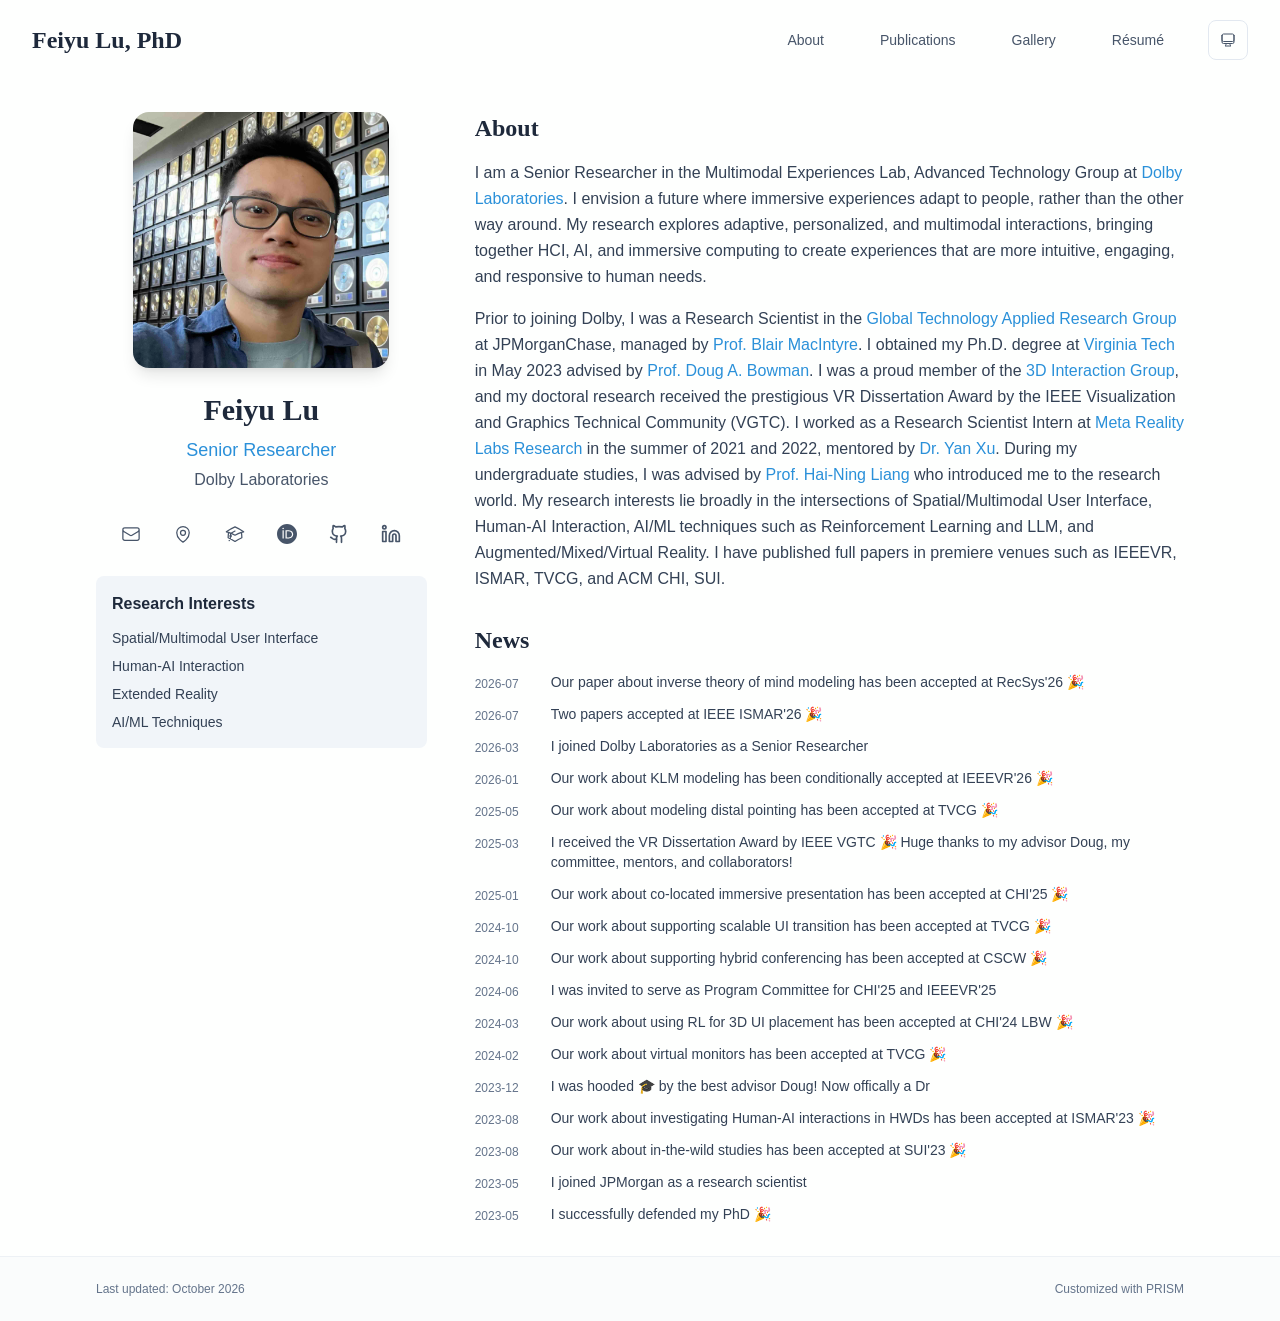
==== commit db7a4279: "updates" ====
--- a/index.html
+++ b/index.html
@@ -1,4 +1,4 @@
-<!DOCTYPE html><!--dvY81mZMu29nEISeURrxF--><html lang="en" class="scroll-smooth"><head><meta charSet="utf-8"/><meta name="viewport" content="width=device-width, initial-scale=1"/><link rel="preload" as="image" href="/bio.jpeg"/><link rel="stylesheet" href="/_next/static/css/d1c5af72691fb62d.css" data-precedence="next"/><link rel="preload" as="script" fetchPriority="low" href="/_next/static/chunks/webpack-32b99883bf220ffe.js"/><script src="/_next/static/chunks/4bd1b696-c023c6e3521b1417.js" async=""></script><script src="/_next/static/chunks/255-e057be79bd379a49.js" async=""></script><script src="/_next/static/chunks/main-app-8730024c91d4fc63.js" async=""></script><script src="/_next/static/chunks/185-02e5984e85404956.js" async=""></script><script src="/_next/static/chunks/619-9168df9c2a29b74b.js" async=""></script><script src="/_next/static/chunks/599-36b43173d762fc47.js" async=""></script><script src="/_next/static/chunks/app/layout-b6f77a097ba0f890.js" async=""></script><script src="/_next/static/chunks/26-d28d9aaef075d600.js" async=""></script><script src="/_next/static/chunks/159-c45695f20b86d5a5.js" async=""></script><script src="/_next/static/chunks/app/page-f920e3dbb8c490d8.js" async=""></script><link rel="icon" href="/FLlogo2.png" type="image/svg+xml"/><link rel="dns-prefetch" href="https://google-fonts.jialeliu.com"/><link rel="preconnect" href="https://google-fonts.jialeliu.com" crossorigin=""/><link rel="preload" as="style" href="https://google-fonts.jialeliu.com/css2?family=Inter:wght@300;400;500;600;700&amp;family=Crimson+Text:ital,wght@0,400;0,600;1,400&amp;display=swap"/><title>Feiyu Lu, PhD</title><meta name="description" content="Research Scientist at JPMorganChase."/><meta name="author" content="Feiyu Lu"/><meta name="keywords" content="Feiyu Lu,PhD,Research,Dolby Laboratories"/><meta name="creator" content="Feiyu Lu"/><meta name="publisher" content="Feiyu Lu"/><meta property="og:title" content="Feiyu Lu, PhD"/><meta property="og:description" content="Research Scientist at JPMorganChase."/><meta property="og:site_name" content="Feiyu Lu&#x27;s Website"/><meta property="og:locale" content="en_US"/><meta property="og:type" content="website"/><meta name="twitter:card" content="summary"/><meta name="twitter:title" content="Feiyu Lu, PhD"/><meta name="twitter:description" content="Research Scientist at JPMorganChase."/><link rel="icon" href="/FLlogo2.png"/><link rel="stylesheet" id="gfonts-css" href="https://google-fonts.jialeliu.com/css2?family=Inter:wght@300;400;500;600;700&amp;family=Crimson+Text:ital,wght@0,400;0,600;1,400&amp;display=swap" media="print"/><script>
+<!DOCTYPE html><!--K6INTGVg3k0h162tEXlw1--><html lang="en" class="scroll-smooth"><head><meta charSet="utf-8"/><meta name="viewport" content="width=device-width, initial-scale=1"/><link rel="preload" as="image" href="/bio.jpeg"/><link rel="stylesheet" href="/_next/static/css/d1c5af72691fb62d.css" data-precedence="next"/><link rel="preload" as="script" fetchPriority="low" href="/_next/static/chunks/webpack-32b99883bf220ffe.js"/><script src="/_next/static/chunks/4bd1b696-c023c6e3521b1417.js" async=""></script><script src="/_next/static/chunks/255-e057be79bd379a49.js" async=""></script><script src="/_next/static/chunks/main-app-8730024c91d4fc63.js" async=""></script><script src="/_next/static/chunks/185-02e5984e85404956.js" async=""></script><script src="/_next/static/chunks/619-9168df9c2a29b74b.js" async=""></script><script src="/_next/static/chunks/599-36b43173d762fc47.js" async=""></script><script src="/_next/static/chunks/app/layout-b6f77a097ba0f890.js" async=""></script><script src="/_next/static/chunks/26-d28d9aaef075d600.js" async=""></script><script src="/_next/static/chunks/159-c45695f20b86d5a5.js" async=""></script><script src="/_next/static/chunks/app/page-f920e3dbb8c490d8.js" async=""></script><link rel="icon" href="/FLlogo2.png" type="image/svg+xml"/><link rel="dns-prefetch" href="https://google-fonts.jialeliu.com"/><link rel="preconnect" href="https://google-fonts.jialeliu.com" crossorigin=""/><link rel="preload" as="style" href="https://google-fonts.jialeliu.com/css2?family=Inter:wght@300;400;500;600;700&amp;family=Crimson+Text:ital,wght@0,400;0,600;1,400&amp;display=swap"/><title>Feiyu Lu, PhD</title><meta name="description" content="Research Scientist at JPMorganChase."/><meta name="author" content="Feiyu Lu"/><meta name="keywords" content="Feiyu Lu,PhD,Research,Dolby Laboratories"/><meta name="creator" content="Feiyu Lu"/><meta name="publisher" content="Feiyu Lu"/><meta property="og:title" content="Feiyu Lu, PhD"/><meta property="og:description" content="Research Scientist at JPMorganChase."/><meta property="og:site_name" content="Feiyu Lu&#x27;s Website"/><meta property="og:locale" content="en_US"/><meta property="og:type" content="website"/><meta name="twitter:card" content="summary"/><meta name="twitter:title" content="Feiyu Lu, PhD"/><meta name="twitter:description" content="Research Scientist at JPMorganChase."/><link rel="icon" href="/FLlogo2.png"/><link rel="stylesheet" id="gfonts-css" href="https://google-fonts.jialeliu.com/css2?family=Inter:wght@300;400;500;600;700&amp;family=Crimson+Text:ital,wght@0,400;0,600;1,400&amp;display=swap" media="print"/><script>
               (function(){
                 var l = document.getElementById('gfonts-css');
                 if (!l) return;
@@ -22,4 +22,4 @@
                 root.setAttribute('data-theme', 'light');
               }
             </script><script src="/_next/static/chunks/polyfills-42372ed130431b0a.js" noModule=""></script></head><body class="font-sans antialiased"><div hidden=""><!--$--><!--/$--></div><div style="visibility:hidden"><nav class="fixed top-0 left-0 right-0 z-50" data-headlessui-state=""><div class="transition-all duration-300 ease-out bg-transparent" style="transform:translateY(-100px)"><div class="max-w-7xl mx-auto px-4 sm:px-6 lg:px-8"><div class="flex justify-between items-center h-16 lg:h-20"><div class="flex-shrink-0" tabindex="0"><a class="text-xl lg:text-2xl font-serif font-semibold text-primary hover:text-accent transition-colors duration-200" href="/">Feiyu Lu, PhD</a></div><div class="hidden lg:block"><div class="ml-10 flex items-center space-x-8"><div class="flex items-baseline space-x-8"><a class="relative px-3 py-2 text-sm font-medium transition-all duration-200 rounded hover:bg-accent/10 hover:shadow-sm text-primary" href="/"><span class="relative z-10">About</span><div class="absolute inset-0 bg-accent/10 rounded-lg"></div></a><a class="relative px-3 py-2 text-sm font-medium transition-all duration-200 rounded hover:bg-accent/10 hover:shadow-sm text-neutral-600 hover:text-primary" href="/publications/"><span class="relative z-10">Publications</span></a><a class="relative px-3 py-2 text-sm font-medium transition-all duration-200 rounded hover:bg-accent/10 hover:shadow-sm text-neutral-600 hover:text-primary" href="/gallery/"><span class="relative z-10">Gallery</span></a><a href="/Feiyu_Lu_Resume.pdf" target="_blank" rel="noopener noreferrer" class="px-3 py-2 text-sm font-medium text-neutral-600 hover:text-primary transition-all duration-200 rounded hover:bg-accent/10 hover:shadow-sm">Résumé</a></div><div class="flex items-center justify-center w-10 h-10 rounded-lg border border-neutral-200 dark:border-[rgba(148,163,184,0.24)] bg-background dark:bg-neutral-800"><div class="w-4 h-4 rounded-full bg-neutral-300 animate-pulse"></div></div></div></div><div class="lg:hidden flex items-center space-x-2"><div class="flex items-center justify-center w-10 h-10 rounded-lg border border-neutral-200 dark:border-[rgba(148,163,184,0.24)] bg-background dark:bg-neutral-800"><div class="w-4 h-4 rounded-full bg-neutral-300 animate-pulse"></div></div><button class="inline-flex items-center justify-center p-2 rounded-md text-neutral-600 hover:text-primary hover:bg-neutral-100 dark:hover:bg-neutral-800 focus:outline-none focus:ring-2 focus:ring-inset focus:ring-accent transition-colors duration-200" id="headlessui-disclosure-button-_R_5pdb_" type="button" aria-expanded="false" data-headlessui-state=""><span class="sr-only">Open main menu</span><div><svg xmlns="http://www.w3.org/2000/svg" fill="none" viewBox="0 0 24 24" stroke-width="1.5" stroke="currentColor" aria-hidden="true" data-slot="icon" class="block h-6 w-6"><path stroke-linecap="round" stroke-linejoin="round" d="M3.75 6.75h16.5M3.75 12h16.5m-16.5 5.25h16.5"></path></svg></div></button></div></div></div></div></nav><main class="min-h-screen pt-16 lg:pt-20"><div class="max-w-6xl mx-auto px-4 sm:px-6 lg:px-8 py-8 bg-background min-h-screen"><div class="grid grid-cols-1 lg:grid-cols-3 gap-12"><div class="lg:col-span-1"><div class="sticky top-8" style="opacity:0;transform:translateY(20px)"><div class="w-64 h-64 mx-auto mb-6 rounded-2xl overflow-hidden shadow-lg hover:shadow-xl transition-all duration-200 hover:scale-105 relative"><img alt="Feiyu Lu" width="256" height="256" decoding="async" data-nimg="1" class="w-full h-full object-cover object-[32%_center] absolute inset-0 transition-opacity duration-300 opacity-100" style="color:transparent" src="/bio.jpeg"/><img alt="Feiyu Lu&#x27;s cat" loading="lazy" width="256" height="256" decoding="async" data-nimg="1" class="w-full h-full object-cover object-[32%_center] absolute inset-0 transition-opacity duration-300 opacity-0" style="color:transparent" src="/bio-hover.jpg"/></div><div class="text-center mb-6"><h1 class="text-3xl font-serif font-bold text-primary mb-2">Feiyu Lu</h1><p class="text-lg text-accent font-medium mb-1">Senior Researcher</p><p class="text-neutral-600 mb-2">Dolby Laboratories</p></div><div class="flex flex-wrap justify-center gap-3 sm:gap-4 mb-6 relative px-2"><div class="relative"><button class="p-2 sm:p-2 transition-colors duration-200 text-neutral-600 dark:text-neutral-400 hover:text-accent" aria-label="Email"><svg xmlns="http://www.w3.org/2000/svg" fill="none" viewBox="0 0 24 24" stroke-width="1.5" stroke="currentColor" aria-hidden="true" data-slot="icon" class="h-5 w-5"><path stroke-linecap="round" stroke-linejoin="round" d="M21.75 6.75v10.5a2.25 2.25 0 0 1-2.25 2.25h-15a2.25 2.25 0 0 1-2.25-2.25V6.75m19.5 0A2.25 2.25 0 0 0 19.5 4.5h-15a2.25 2.25 0 0 0-2.25 2.25m19.5 0v.243a2.25 2.25 0 0 1-1.07 1.916l-7.5 4.615a2.25 2.25 0 0 1-2.36 0L3.32 8.91a2.25 2.25 0 0 1-1.07-1.916V6.75"></path></svg></button></div><div class="relative"><button class="p-2 sm:p-2 transition-colors duration-200 text-neutral-600 dark:text-neutral-400 hover:text-accent" aria-label="Location"><svg xmlns="http://www.w3.org/2000/svg" fill="none" viewBox="0 0 24 24" stroke-width="1.5" stroke="currentColor" aria-hidden="true" data-slot="icon" class="h-5 w-5"><path stroke-linecap="round" stroke-linejoin="round" d="M15 10.5a3 3 0 1 1-6 0 3 3 0 0 1 6 0Z"></path><path stroke-linecap="round" stroke-linejoin="round" d="M19.5 10.5c0 7.142-7.5 11.25-7.5 11.25S4.5 17.642 4.5 10.5a7.5 7.5 0 1 1 15 0Z"></path></svg></button></div><a href="https://scholar.google.com/citations?user=3gJVyKwAAAAJ&amp;hl=en&amp;oi=ao" target="_blank" rel="noopener noreferrer" class="p-2 sm:p-2 text-neutral-600 dark:text-neutral-400 hover:text-accent transition-colors duration-200" aria-label="Google Scholar"><svg xmlns="http://www.w3.org/2000/svg" fill="none" viewBox="0 0 24 24" stroke-width="1.5" stroke="currentColor" aria-hidden="true" data-slot="icon" class="h-5 w-5"><path stroke-linecap="round" stroke-linejoin="round" d="M4.26 10.147a60.438 60.438 0 0 0-.491 6.347A48.62 48.62 0 0 1 12 20.904a48.62 48.62 0 0 1 8.232-4.41 60.46 60.46 0 0 0-.491-6.347m-15.482 0a50.636 50.636 0 0 0-2.658-.813A59.906 59.906 0 0 1 12 3.493a59.903 59.903 0 0 1 10.399 5.84c-.896.248-1.783.52-2.658.814m-15.482 0A50.717 50.717 0 0 1 12 13.489a50.702 50.702 0 0 1 7.74-3.342M6.75 15a.75.75 0 1 0 0-1.5.75.75 0 0 0 0 1.5Zm0 0v-3.675A55.378 55.378 0 0 1 12 8.443m-7.007 11.55A5.981 5.981 0 0 0 6.75 15.75v-1.5"></path></svg></a><a href="https://orcid.org/0000-0002-1939-9352" target="_blank" rel="noopener noreferrer" class="p-2 sm:p-2 text-neutral-600 dark:text-neutral-400 hover:text-accent transition-colors duration-200" aria-label="ORCID"><svg viewBox="0 0 24 24" fill="currentColor" class="h-5 w-5" xmlns="http://www.w3.org/2000/svg"><path d="M12 0C5.372 0 0 5.372 0 12s5.372 12 12 12 12-5.372 12-12S18.628 0 12 0zM7.369 4.378c.525 0 .947.431.947.947s-.422.947-.947.947a.95.95 0 0 1-.947-.947c0-.525.422-.947.947-.947zm-.722 3.038h1.444v10.041H6.647V7.416zm3.562 0h3.9c3.712 0 5.344 2.653 5.344 5.025 0 2.578-2.016 5.025-5.325 5.025h-3.919V7.416zm1.444 1.303v7.444h2.297c3.272 0 4.022-2.484 4.022-3.722 0-2.016-1.284-3.722-4.097-3.722h-2.222z"></path></svg></a><a href="https://github.com/ericlu19" target="_blank" rel="noopener noreferrer" class="p-2 sm:p-2 text-neutral-600 dark:text-neutral-400 hover:text-accent transition-colors duration-200" aria-label="GitHub"><svg xmlns="http://www.w3.org/2000/svg" width="24" height="24" viewBox="0 0 24 24" fill="none" stroke="currentColor" stroke-width="2" stroke-linecap="round" stroke-linejoin="round" class="lucide lucide-github h-5 w-5" aria-hidden="true"><path d="M15 22v-4a4.8 4.8 0 0 0-1-3.5c3 0 6-2 6-5.5.08-1.25-.27-2.48-1-3.5.28-1.15.28-2.35 0-3.5 0 0-1 0-3 1.5-2.64-.5-5.36-.5-8 0C6 2 5 2 5 2c-.3 1.15-.3 2.35 0 3.5A5.403 5.403 0 0 0 4 9c0 3.5 3 5.5 6 5.5-.39.49-.68 1.05-.85 1.65-.17.6-.22 1.23-.15 1.85v4"></path><path d="M9 18c-4.51 2-5-2-7-2"></path></svg></a><a href="https://www.linkedin.com/in/feiyu-lu-9b12ba15a/" target="_blank" rel="noopener noreferrer" class="p-2 sm:p-2 text-neutral-600 dark:text-neutral-400 hover:text-accent transition-colors duration-200" aria-label="LinkedIn"><svg xmlns="http://www.w3.org/2000/svg" width="24" height="24" viewBox="0 0 24 24" fill="none" stroke="currentColor" stroke-width="2" stroke-linecap="round" stroke-linejoin="round" class="lucide lucide-linkedin h-5 w-5" aria-hidden="true"><path d="M16 8a6 6 0 0 1 6 6v7h-4v-7a2 2 0 0 0-2-2 2 2 0 0 0-2 2v7h-4v-7a6 6 0 0 1 6-6z"></path><rect width="4" height="12" x="2" y="9"></rect><circle cx="4" cy="4" r="2"></circle></svg></a></div><div class="bg-neutral-100 dark:bg-neutral-800 rounded-lg p-4 mb-6 hover:shadow-lg transition-all duration-200 hover:scale-[1.02]"><h3 class="font-semibold text-primary mb-3">Research Interests</h3><div class="space-y-2 text-sm text-neutral-700 dark:text-neutral-500"><div>Spatial/Multimodal User Interface</div><div>Human-AI Interaction</div><div>Extended Reality</div><div>AI/ML Techniques</div></div></div></div></div><div class="lg:col-span-2 space-y-8"><section id="about" class="scroll-mt-24 space-y-8"><section style="opacity:0;transform:translateY(20px)"><h2 class="text-2xl font-serif font-bold text-primary mb-4">About</h2><div class="text-neutral-700 dark:text-neutral-600 leading-relaxed"><p class="mb-4 last:mb-0">I am a Senior Researcher in the Multimodal Experiences Lab, Advanced Technology Group at <a href="https://www.dolby.com" node="[object Object]" target="_blank" rel="noopener noreferrer" class="text-accent font-medium transition-all duration-200 rounded hover:bg-accent/10 hover:shadow-sm">Dolby Laboratories</a>. I envision a future where immersive experiences adapt to people, rather than the other way around. My research explores adaptive, personalized, and multimodal interactions, bringing together HCI, AI, and immersive computing to create experiences that are more intuitive, engaging, and responsive to human needs.</p>
-<p class="mb-4 last:mb-0">Prior to joining Dolby, I was a Research Scientist in the <a href="https://www.jpmorgan.com/technology/applied-research" node="[object Object]" target="_blank" rel="noopener noreferrer" class="text-accent font-medium transition-all duration-200 rounded hover:bg-accent/10 hover:shadow-sm">Global Technology Applied Research Group</a> at JPMorganChase, managed by <a href="https://blairmacintyre.me/" node="[object Object]" target="_blank" rel="noopener noreferrer" class="text-accent font-medium transition-all duration-200 rounded hover:bg-accent/10 hover:shadow-sm">Prof. Blair MacIntyre</a>. I obtained my Ph.D. degree at <a href="https://cs.vt.edu/" node="[object Object]" target="_blank" rel="noopener noreferrer" class="text-accent font-medium transition-all duration-200 rounded hover:bg-accent/10 hover:shadow-sm">Virginia Tech</a> in May 2023 advised by <a href="https://wordpress.cs.vt.edu/3digroup/author/dbowman/" node="[object Object]" target="_blank" rel="noopener noreferrer" class="text-accent font-medium transition-all duration-200 rounded hover:bg-accent/10 hover:shadow-sm">Prof. Doug A. Bowman</a>. I was a proud member of the <a href="https://wordpress.cs.vt.edu/3digroup/" node="[object Object]" target="_blank" rel="noopener noreferrer" class="text-accent font-medium transition-all duration-200 rounded hover:bg-accent/10 hover:shadow-sm">3D Interaction Group</a>, and my doctoral research received the prestigious VR Dissertation Award by the IEEE Visualization and Graphics Technical Community (VGTC). I worked as a Research Scientist Intern at <a href="https://tech.fb.com/ar-vr/" node="[object Object]" target="_blank" rel="noopener noreferrer" class="text-accent font-medium transition-all duration-200 rounded hover:bg-accent/10 hover:shadow-sm">Meta Reality Labs Research</a> in the summer of 2021 and 2022, mentored by <a href="" node="[object Object]" target="_blank" rel="noopener noreferrer" class="text-accent font-medium transition-all duration-200 rounded hover:bg-accent/10 hover:shadow-sm">Dr. Yan Xu</a>. During my undergraduate studies, I was advised by <a href="https://facultyprofiles.hkust-gz.edu.cn/faculty-personal-page?id=437" node="[object Object]" target="_blank" rel="noopener noreferrer" class="text-accent font-medium transition-all duration-200 rounded hover:bg-accent/10 hover:shadow-sm">Prof. Hai-Ning Liang</a> who introduced me to the research world. My research interests lie broadly in the intersections of Spatial/Multimodal User Interface, Human-AI Interaction, AI/ML techniques such as Reinforcement Learning and LLM, and Augmented/Mixed/Virtual Reality. I have published full papers in premiere venues such as IEEEVR, ISMAR, TVCG, and ACM CHI, SUI.</p></div></section><section style="opacity:0;transform:translateY(20px)"><h2 class="text-2xl font-serif font-bold text-primary mb-4">News</h2><div class="space-y-3"><div class="flex items-start space-x-3"><span class="text-xs text-neutral-500 mt-1 w-16 flex-shrink-0">2026-07</span><div class="text-sm text-neutral-700 [&amp;_a]:text-accent [&amp;_a]:no-underline [&amp;_a]:hover:underline"><p>Our paper about inverse theory of mind modeling has been accepted at RecSys&#x27;26 🎉</p></div></div><div class="flex items-start space-x-3"><span class="text-xs text-neutral-500 mt-1 w-16 flex-shrink-0">2026-07</span><div class="text-sm text-neutral-700 [&amp;_a]:text-accent [&amp;_a]:no-underline [&amp;_a]:hover:underline"><p>Two papers accepted at IEEE ISMAR&#x27;26 🎉</p></div></div><div class="flex items-start space-x-3"><span class="text-xs text-neutral-500 mt-1 w-16 flex-shrink-0">2026-03</span><div class="text-sm text-neutral-700 [&amp;_a]:text-accent [&amp;_a]:no-underline [&amp;_a]:hover:underline"><p>I joined Dolby Laboratories as a Senior Researcher</p></div></div><div class="flex items-start space-x-3"><span class="text-xs text-neutral-500 mt-1 w-16 flex-shrink-0">2026-01</span><div class="text-sm text-neutral-700 [&amp;_a]:text-accent [&amp;_a]:no-underline [&amp;_a]:hover:underline"><p>Our work about KLM modeling has been conditionally accepted at IEEEVR&#x27;26 🎉</p></div></div><div class="flex items-start space-x-3"><span class="text-xs text-neutral-500 mt-1 w-16 flex-shrink-0">2025-05</span><div class="text-sm text-neutral-700 [&amp;_a]:text-accent [&amp;_a]:no-underline [&amp;_a]:hover:underline"><p>Our work about modeling distal pointing has been accepted at TVCG 🎉</p></div></div><div class="flex items-start space-x-3"><span class="text-xs text-neutral-500 mt-1 w-16 flex-shrink-0">2025-03</span><div class="text-sm text-neutral-700 [&amp;_a]:text-accent [&amp;_a]:no-underline [&amp;_a]:hover:underline"><p>I received the VR Dissertation Award by IEEE VGTC 🎉 Huge thanks to my advisor Doug, my committee, mentors, and collaborators!</p></div></div><div class="flex items-start space-x-3"><span class="text-xs text-neutral-500 mt-1 w-16 flex-shrink-0">2025-01</span><div class="text-sm text-neutral-700 [&amp;_a]:text-accent [&amp;_a]:no-underline [&amp;_a]:hover:underline"><p>Our work about co-located immersive presentation has been accepted at CHI&#x27;25 🎉</p></div></div><div class="flex items-start space-x-3"><span class="text-xs text-neutral-500 mt-1 w-16 flex-shrink-0">2024-10</span><div class="text-sm text-neutral-700 [&amp;_a]:text-accent [&amp;_a]:no-underline [&amp;_a]:hover:underline"><p>Our work about supporting scalable UI transition has been accepted at TVCG 🎉</p></div></div><div class="flex items-start space-x-3"><span class="text-xs text-neutral-500 mt-1 w-16 flex-shrink-0">2024-10</span><div class="text-sm text-neutral-700 [&amp;_a]:text-accent [&amp;_a]:no-underline [&amp;_a]:hover:underline"><p>Our work about supporting hybrid conferencing has been accepted at CSCW 🎉</p></div></div><div class="flex items-start space-x-3"><span class="text-xs text-neutral-500 mt-1 w-16 flex-shrink-0">2024-06</span><div class="text-sm text-neutral-700 [&amp;_a]:text-accent [&amp;_a]:no-underline [&amp;_a]:hover:underline"><p>I was invited to serve as Program Committee for CHI&#x27;25 and IEEEVR&#x27;25</p></div></div><div class="flex items-start space-x-3"><span class="text-xs text-neutral-500 mt-1 w-16 flex-shrink-0">2024-03</span><div class="text-sm text-neutral-700 [&amp;_a]:text-accent [&amp;_a]:no-underline [&amp;_a]:hover:underline"><p>Our work about using RL for 3D UI placement has been accepted at CHI&#x27;24 LBW 🎉</p></div></div><div class="flex items-start space-x-3"><span class="text-xs text-neutral-500 mt-1 w-16 flex-shrink-0">2024-02</span><div class="text-sm text-neutral-700 [&amp;_a]:text-accent [&amp;_a]:no-underline [&amp;_a]:hover:underline"><p>Our work about virtual monitors has been accepted at TVCG 🎉</p></div></div><div class="flex items-start space-x-3"><span class="text-xs text-neutral-500 mt-1 w-16 flex-shrink-0">2023-12</span><div class="text-sm text-neutral-700 [&amp;_a]:text-accent [&amp;_a]:no-underline [&amp;_a]:hover:underline"><p>I was hooded 🎓 by the best advisor Doug! Now offically a Dr</p></div></div><div class="flex items-start space-x-3"><span class="text-xs text-neutral-500 mt-1 w-16 flex-shrink-0">2023-08</span><div class="text-sm text-neutral-700 [&amp;_a]:text-accent [&amp;_a]:no-underline [&amp;_a]:hover:underline"><p>Our work about investigating Human-AI interactions in HWDs has been accepted at ISMAR&#x27;23 🎉</p></div></div><div class="flex items-start space-x-3"><span class="text-xs text-neutral-500 mt-1 w-16 flex-shrink-0">2023-08</span><div class="text-sm text-neutral-700 [&amp;_a]:text-accent [&amp;_a]:no-underline [&amp;_a]:hover:underline"><p>Our work about in-the-wild studies has been accepted at SUI&#x27;23 🎉</p></div></div><div class="flex items-start space-x-3"><span class="text-xs text-neutral-500 mt-1 w-16 flex-shrink-0">2023-05</span><div class="text-sm text-neutral-700 [&amp;_a]:text-accent [&amp;_a]:no-underline [&amp;_a]:hover:underline"><p>I joined JPMorgan as a research scientist</p></div></div><div class="flex items-start space-x-3"><span class="text-xs text-neutral-500 mt-1 w-16 flex-shrink-0">2023-05</span><div class="text-sm text-neutral-700 [&amp;_a]:text-accent [&amp;_a]:no-underline [&amp;_a]:hover:underline"><p>I successfully defended my PhD 🎉</p></div></div></div></section></section></div></div></div><!--$--><!--/$--></main><footer class="border-t border-neutral-200/50 bg-neutral-50/50 dark:bg-neutral-900/50 dark:border-neutral-700/50"><div class="max-w-6xl mx-auto px-4 sm:px-6 lg:px-8 py-6"><div class="flex flex-col sm:flex-row justify-between items-center gap-2"><p class="text-xs text-neutral-500">Last updated: <!-- -->March 2026</p><p class="text-xs text-neutral-500 flex items-center"><a href="https://github.com/xyjoey/PRISM" target="_blank" rel="noopener noreferrer">Customized with PRISM</a></p></div></div></footer></div><script src="/_next/static/chunks/webpack-32b99883bf220ffe.js" id="_R_" async=""></script><script>(self.__next_f=self.__next_f||[]).push([0])</script><script>self.__next_f.push([1,"1:\"$Sreact.fragment\"\n2:I[7558,[\"185\",\"static/chunks/185-02e5984e85404956.js\",\"619\",\"static/chunks/619-9168df9c2a29b74b.js\",\"599\",\"static/chunks/599-36b43173d762fc47.js\",\"177\",\"static/chunks/app/layout-b6f77a097ba0f890.js\"],\"ThemeProvider\"]\n3:I[9994,[\"185\",\"static/chunks/185-02e5984e85404956.js\",\"619\",\"static/chunks/619-9168df9c2a29b74b.js\",\"599\",\"static/chunks/599-36b43173d762fc47.js\",\"177\",\"static/chunks/app/layout-b6f77a097ba0f890.js\"],\"default\"]\n4:I[9766,[],\"\"]\n5:I[8924,[],\"\"]\nb:I[7150,[],\"\"]\n:HL[\"/_next/static/css/d1c5af72691fb62d.css\",\"style\"]\n"])</script><script>self.__next_f.push([1,"0:{\"P\":null,\"b\":\"dvY81mZMu29nEISeURrxF\",\"p\":\"\",\"c\":[\"\",\"\"],\"i\":false,\"f\":[[[\"\",{\"children\":[\"__PAGE__\",{}]},\"$undefined\",\"$undefined\",true],[\"\",[\"$\",\"$1\",\"c\",{\"children\":[[[\"$\",\"link\",\"0\",{\"rel\":\"stylesheet\",\"href\":\"/_next/static/css/d1c5af72691fb62d.css\",\"precedence\":\"next\",\"crossOrigin\":\"$undefined\",\"nonce\":\"$undefined\"}]],[\"$\",\"html\",null,{\"lang\":\"en\",\"className\":\"scroll-smooth\",\"suppressHydrationWarning\":true,\"children\":[[\"$\",\"head\",null,{\"children\":[[\"$\",\"link\",null,{\"rel\":\"icon\",\"href\":\"/FLlogo2.png\",\"type\":\"image/svg+xml\"}],[\"$\",\"link\",null,{\"rel\":\"dns-prefetch\",\"href\":\"https://google-fonts.jialeliu.com\"}],[\"$\",\"link\",null,{\"rel\":\"preconnect\",\"href\":\"https://google-fonts.jialeliu.com\",\"crossOrigin\":\"\"}],[\"$\",\"link\",null,{\"rel\":\"preload\",\"as\":\"style\",\"href\":\"https://google-fonts.jialeliu.com/css2?family=Inter:wght@300;400;500;600;700\u0026family=Crimson+Text:ital,wght@0,400;0,600;1,400\u0026display=swap\"}],[\"$\",\"link\",null,{\"rel\":\"stylesheet\",\"id\":\"gfonts-css\",\"href\":\"https://google-fonts.jialeliu.com/css2?family=Inter:wght@300;400;500;600;700\u0026family=Crimson+Text:ital,wght@0,400;0,600;1,400\u0026display=swap\",\"media\":\"print\"}],[\"$\",\"script\",null,{\"dangerouslySetInnerHTML\":{\"__html\":\"\\n              (function(){\\n                var l = document.getElementById('gfonts-css');\\n                if (!l) return;\\n                if (l.media !== 'all') {\\n                  l.addEventListener('load', function(){ try { l.media = 'all'; } catch(e){} });\\n                }\\n              })();\\n            \"}}],[\"$\",\"noscript\",null,{\"children\":[\"$\",\"link\",null,{\"rel\":\"stylesheet\",\"href\":\"https://google-fonts.jialeliu.com/css2?family=Inter:wght@300;400;500;600;700\u0026family=Crimson+Text:ital,wght@0,400;0,600;1,400\u0026display=swap\"}]}],[\"$\",\"script\",null,{\"dangerouslySetInnerHTML\":{\"__html\":\"\\n              try {\\n                const theme = localStorage.getItem('theme-storage');\\n                const parsed = theme ? JSON.parse(theme) : null;\\n                const setting = parsed?.state?.theme || 'system';\\n                const prefersDark = typeof window !== 'undefined' \u0026\u0026 window.matchMedia \u0026\u0026 window.matchMedia('(prefers-color-scheme: dark)').matches;\\n                const effective = setting === 'dark' ? 'dark' : (setting === 'light' ? 'light' : (prefersDark ? 'dark' : 'light'));\\n                var root = document.documentElement;\\n                root.classList.add(effective);\\n                root.setAttribute('data-theme', effective);\\n              } catch (e) {\\n                var root = document.documentElement;\\n                root.classList.add('light');\\n                root.setAttribute('data-theme', 'light');\\n              }\\n            \"}}]]}],[\"$\",\"body\",null,{\"className\":\"font-sans antialiased\",\"children\":[\"$\",\"$L2\",null,{\"children\":[[\"$\",\"$L3\",null,{\"items\":[{\"title\":\"About\",\"type\":\"page\",\"target\":\"about\",\"href\":\"/\"},{\"title\":\"Publications\",\"type\":\"page\",\"target\":\"publications\",\"href\":\"/publications\"},{\"title\":\"Gallery\",\"type\":\"page\",\"target\":\"gallery\",\"href\":\"/gallery\"},{\"title\":\"Résumé\",\"type\":\"link\",\"target\":\"cv\",\"href\":\"/Feiyu_Lu_Resume.pdf\",\"external\":true}],\"siteTitle\":\"Feiyu Lu, PhD\",\"enableOnePageMode\":false}],[\"$\",\"main\",null,{\"className\":\"min-h-screen pt-16 lg:pt-20\",\"children\":[\"$\",\"$L4\",null,{\"parallelRouterKey\":\"children\",\"error\":\"$undefined\",\"errorStyles\":\"$undefined\",\"errorScripts\":\"$undefined\",\"template\":[\"$\",\"$L5\",null,{}],\"templateStyles\":\"$undefined\",\"templateScripts\":\"$undefined\",\"notFound\":[[[\"$\",\"title\",null,{\"children\":\"404: This page could not be found.\"}],[\"$\",\"div\",null,{\"style\":{\"fontFamily\":\"system-ui,\\\"Segoe UI\\\",Roboto,Helvetica,Arial,sans-serif,\\\"Apple Color Emoji\\\",\\\"Segoe UI Emoji\\\"\",\"height\":\"100vh\",\"textAlign\":\"center\",\"display\":\"flex\",\"flexDirection\":\"column\",\"alignItems\":\"center\",\"justifyContent\":\"center\"},\"children\":[\"$\",\"div\",null,{\"children\":[[\"$\",\"style\",null,{\"dangerouslySetInnerHTML\":{\"__html\":\"body{color:#000;background:#fff;margin:0}.next-error-h1{border-right:1px solid rgba(0,0,0,.3)}@media (prefers-color-scheme:dark){body{color:#fff;background:#000}.next-error-h1{border-right:1px solid rgba(255,255,255,.3)}}\"}}],\"$L6\",\"$L7\"]}]}]],[]],\"forbidden\":\"$undefined\",\"unauthorized\":\"$undefined\"}]}],\"$L8\"]}]}]]}]]}],{\"children\":[\"__PAGE__\",\"$L9\",{},null,false]},null,false],\"$La\",false]],\"m\":\"$undefined\",\"G\":[\"$b\",[]],\"s\":false,\"S\":true}\n"])</script><script>self.__next_f.push([1,"c:I[7923,[\"185\",\"static/chunks/185-02e5984e85404956.js\",\"619\",\"static/chunks/619-9168df9c2a29b74b.js\",\"599\",\"static/chunks/599-36b43173d762fc47.js\",\"177\",\"static/chunks/app/layout-b6f77a097ba0f890.js\"],\"default\"]\nd:I[3756,[\"185\",\"static/chunks/185-02e5984e85404956.js\",\"26\",\"static/chunks/26-d28d9aaef075d600.js\",\"619\",\"static/chunks/619-9168df9c2a29b74b.js\",\"159\",\"static/chunks/159-c45695f20b86d5a5.js\",\"974\",\"static/chunks/app/page-f920e3dbb8c490d8.js\"],\"default\"]\ne:I[470,[\"185\",\"static/chunks/185-02e5984e85404956.js\",\"26\",\"static/chunks/26-d28d9aaef075d600.js\",\"619\",\"static/chunks/619-9168df9c2a29b74b.js\",\"159\",\"static/chunks/159-c45695f20b86d5a5.js\",\"974\",\"static/chunks/app/page-f920e3dbb8c490d8.js\"],\"default\"]\n10:I[5078,[\"185\",\"static/chunks/185-02e5984e85404956.js\",\"26\",\"static/chunks/26-d28d9aaef075d600.js\",\"619\",\"static/chunks/619-9168df9c2a29b74b.js\",\"159\",\"static/chunks/159-c45695f20b86d5a5.js\",\"974\",\"static/chunks/app/page-f920e3dbb8c490d8.js\"],\"default\"]\n12:I[4431,[],\"ViewportBoundary\"]\n14:I[4431,[],\"MetadataBoundary\"]\n15:\"$Sreact.suspense\"\n6:[\"$\",\"h1\",null,{\"className\":\"next-error-h1\",\"style\":{\"display\":\"inline-block\",\"margin\":\"0 20px 0 0\",\"padding\":\"0 23px 0 0\",\"fontSize\":24,\"fontWeight\":500,\"verticalAlign\":\"top\",\"lineHeight\":\"49px\"},\"children\":404}]\n7:[\"$\",\"div\",null,{\"style\":{\"display\":\"inline-block\"},\"children\":[\"$\",\"h2\",null,{\"style\":{\"fontSize\":14,\"fontWeight\":400,\"lineHeight\":\"49px\",\"margin\":0},\"children\":\"This page could not be found.\"}]}]\n8:[\"$\",\"$Lc\",null,{\"lastUpdated\":\"March 2026\"}]\nf:T6c0,"])</script><script>self.__next_f.push([1,"I am a Senior Researcher in the Multimodal Experiences Lab, Advanced Technology Group at [Dolby Laboratories](https://www.dolby.com). I envision a future where immersive experiences adapt to people, rather than the other way around. My research explores adaptive, personalized, and multimodal interactions, bringing together HCI, AI, and immersive computing to create experiences that are more intuitive, engaging, and responsive to human needs.\n\nPrior to joining Dolby, I was a Research Scientist in the [Global Technology Applied Research Group](https://www.jpmorgan.com/technology/applied-research) at JPMorganChase, managed by [Prof. Blair MacIntyre](https://blairmacintyre.me/). I obtained my Ph.D. degree at [Virginia Tech](https://cs.vt.edu/) in May 2023 advised by [Prof. Doug A. Bowman](https://wordpress.cs.vt.edu/3digroup/author/dbowman/). I was a proud member of the [3D Interaction Group](https://wordpress.cs.vt.edu/3digroup/), and my doctoral research received the prestigious VR Dissertation Award by the IEEE Visualization and Graphics Technical Community (VGTC). I worked as a Research Scientist Intern at [Meta Reality Labs Research](https://tech.fb.com/ar-vr/) in the summer of 2021 and 2022, mentored by [Dr. Yan Xu](). During my undergraduate studies, I was advised by [Prof. Hai-Ning Liang](https://facultyprofiles.hkust-gz.edu.cn/faculty-personal-page?id=437) who introduced me to the research world. My research interests lie broadly in the intersections of Spatial/Multimodal User Interface, Human-AI Interaction, AI/ML techniques such as Reinforcement Learning and LLM, and Augmented/Mixed/Virtual Reality. I have published full papers in premiere venues such as IEEEVR, ISMAR, TVCG, and ACM CHI, SUI."])</script><script>self.__next_f.push([1,"9:[\"$\",\"$1\",\"c\",{\"children\":[[\"$\",\"div\",null,{\"className\":\"max-w-6xl mx-auto px-4 sm:px-6 lg:px-8 py-8 bg-background min-h-screen\",\"children\":[\"$\",\"div\",null,{\"className\":\"grid grid-cols-1 lg:grid-cols-3 gap-12\",\"children\":[[\"$\",\"div\",null,{\"className\":\"lg:col-span-1\",\"children\":[\"$\",\"$Ld\",null,{\"author\":{\"name\":\"Feiyu Lu\",\"title\":\"Senior Researcher\",\"institution\":\"Dolby Laboratories\",\"avatar\":\"/bio.jpeg\",\"altavatar\":\"/bio-hover.jpg\"},\"social\":{\"email\":\"feiyulu@vt.edu\",\"location\":\"NYC, New York\",\"location_url\":\"https://maps.google.com\",\"location_details\":[\"Midtown\",\"Manhattan, New York\"],\"google_scholar\":\"https://scholar.google.com/citations?user=3gJVyKwAAAAJ\u0026hl=en\u0026oi=ao\",\"orcid\":\"https://orcid.org/0000-0002-1939-9352\",\"github\":\"https://github.com/ericlu19\",\"linkedin\":\"https://www.linkedin.com/in/feiyu-lu-9b12ba15a/\"},\"features\":{\"enable_likes\":false,\"enable_one_page_mode\":false},\"researchInterests\":[\"Spatial/Multimodal User Interface\",\"Human-AI Interaction\",\"Extended Reality\",\"AI/ML Techniques\"]}]}],[\"$\",\"div\",null,{\"className\":\"lg:col-span-2 space-y-8\",\"children\":[[\"$\",\"section\",\"about\",{\"id\":\"about\",\"className\":\"scroll-mt-24 space-y-8\",\"children\":[[[\"$\",\"$Le\",\"about\",{\"content\":\"$f\",\"title\":\"About\"}],[\"$\",\"$L10\",\"news\",{\"items\":[{\"date\":\"2026-07\",\"content\":\"Our paper about inverse theory of mind modeling has been accepted at RecSys'26 🎉\"},{\"date\":\"2026-07\",\"content\":\"Two papers accepted at IEEE ISMAR'26 🎉\"},{\"date\":\"2026-03\",\"content\":\"I joined Dolby Laboratories as a Senior Researcher\"},{\"date\":\"2026-01\",\"content\":\"Our work about KLM modeling has been conditionally accepted at IEEEVR'26 🎉\"},{\"date\":\"2025-05\",\"content\":\"Our work about modeling distal pointing has been accepted at TVCG 🎉\"},{\"date\":\"2025-03\",\"content\":\"I received the VR Dissertation Award by IEEE VGTC 🎉 Huge thanks to my advisor Doug, my committee, mentors, and collaborators!\"},{\"date\":\"2025-01\",\"content\":\"Our work about co-located immersive presentation has been accepted at CHI'25 🎉\"},{\"date\":\"2024-10\",\"content\":\"Our work about supporting scalable UI transition has been accepted at TVCG 🎉\"},{\"date\":\"2024-10\",\"content\":\"Our work about supporting hybrid conferencing has been accepted at CSCW 🎉\"},{\"date\":\"2024-06\",\"content\":\"I was invited to serve as Program Committee for CHI'25 and IEEEVR'25\"},{\"date\":\"2024-03\",\"content\":\"Our work about using RL for 3D UI placement has been accepted at CHI'24 LBW 🎉\"},{\"date\":\"2024-02\",\"content\":\"Our work about virtual monitors has been accepted at TVCG 🎉\"},{\"date\":\"2023-12\",\"content\":\"I was hooded 🎓 by the best advisor Doug! Now offically a Dr\"},{\"date\":\"2023-08\",\"content\":\"Our work about investigating Human-AI interactions in HWDs has been accepted at ISMAR'23 🎉\"},{\"date\":\"2023-08\",\"content\":\"Our work about in-the-wild studies has been accepted at SUI'23 🎉\"},{\"date\":\"2023-05\",\"content\":\"I joined JPMorgan as a research scientist\"},{\"date\":\"2023-05\",\"content\":\"I successfully defended my PhD 🎉\"}],\"title\":\"News\"}]],false,false,false,false]}]]}]]}]}],null,\"$L11\"]}]\n"])</script><script>self.__next_f.push([1,"a:[\"$\",\"$1\",\"h\",{\"children\":[null,[[\"$\",\"$L12\",null,{\"children\":\"$L13\"}],null],[\"$\",\"$L14\",null,{\"children\":[\"$\",\"div\",null,{\"hidden\":true,\"children\":[\"$\",\"$15\",null,{\"fallback\":null,\"children\":\"$L16\"}]}]}]]}]\n"])</script><script>self.__next_f.push([1,"17:I[4431,[],\"OutletBoundary\"]\n19:I[5278,[],\"AsyncMetadataOutlet\"]\n11:[\"$\",\"$L17\",null,{\"children\":[\"$L18\",[\"$\",\"$L19\",null,{\"promise\":\"$@1a\"}]]}]\n"])</script><script>self.__next_f.push([1,"13:[[\"$\",\"meta\",\"0\",{\"charSet\":\"utf-8\"}],[\"$\",\"meta\",\"1\",{\"name\":\"viewport\",\"content\":\"width=device-width, initial-scale=1\"}]]\n"])</script><script>self.__next_f.push([1,"18:null\n"])</script><script>self.__next_f.push([1,"1b:I[622,[],\"IconMark\"]\n"])</script><script>self.__next_f.push([1,"1a:{\"metadata\":[[\"$\",\"title\",\"0\",{\"children\":\"Feiyu Lu, PhD\"}],[\"$\",\"meta\",\"1\",{\"name\":\"description\",\"content\":\"Research Scientist at JPMorganChase.\"}],[\"$\",\"meta\",\"2\",{\"name\":\"author\",\"content\":\"Feiyu Lu\"}],[\"$\",\"meta\",\"3\",{\"name\":\"keywords\",\"content\":\"Feiyu Lu,PhD,Research,Dolby Laboratories\"}],[\"$\",\"meta\",\"4\",{\"name\":\"creator\",\"content\":\"Feiyu Lu\"}],[\"$\",\"meta\",\"5\",{\"name\":\"publisher\",\"content\":\"Feiyu Lu\"}],[\"$\",\"meta\",\"6\",{\"property\":\"og:title\",\"content\":\"Feiyu Lu, PhD\"}],[\"$\",\"meta\",\"7\",{\"property\":\"og:description\",\"content\":\"Research Scientist at JPMorganChase.\"}],[\"$\",\"meta\",\"8\",{\"property\":\"og:site_name\",\"content\":\"Feiyu Lu's Website\"}],[\"$\",\"meta\",\"9\",{\"property\":\"og:locale\",\"content\":\"en_US\"}],[\"$\",\"meta\",\"10\",{\"property\":\"og:type\",\"content\":\"website\"}],[\"$\",\"meta\",\"11\",{\"name\":\"twitter:card\",\"content\":\"summary\"}],[\"$\",\"meta\",\"12\",{\"name\":\"twitter:title\",\"content\":\"Feiyu Lu, PhD\"}],[\"$\",\"meta\",\"13\",{\"name\":\"twitter:description\",\"content\":\"Research Scientist at JPMorganChase.\"}],[\"$\",\"link\",\"14\",{\"rel\":\"icon\",\"href\":\"/FLlogo2.png\"}],[\"$\",\"$L1b\",\"15\",{}]],\"error\":null,\"digest\":\"$undefined\"}\n"])</script><script>self.__next_f.push([1,"16:\"$1a:metadata\"\n"])</script></body></html>+<p class="mb-4 last:mb-0">Prior to joining Dolby, I was a Research Scientist in the <a href="https://www.jpmorgan.com/technology/applied-research" node="[object Object]" target="_blank" rel="noopener noreferrer" class="text-accent font-medium transition-all duration-200 rounded hover:bg-accent/10 hover:shadow-sm">Global Technology Applied Research Group</a> at JPMorganChase, managed by <a href="https://blairmacintyre.me/" node="[object Object]" target="_blank" rel="noopener noreferrer" class="text-accent font-medium transition-all duration-200 rounded hover:bg-accent/10 hover:shadow-sm">Prof. Blair MacIntyre</a>. I obtained my Ph.D. degree at <a href="https://cs.vt.edu/" node="[object Object]" target="_blank" rel="noopener noreferrer" class="text-accent font-medium transition-all duration-200 rounded hover:bg-accent/10 hover:shadow-sm">Virginia Tech</a> in May 2023 advised by <a href="https://wordpress.cs.vt.edu/3digroup/author/dbowman/" node="[object Object]" target="_blank" rel="noopener noreferrer" class="text-accent font-medium transition-all duration-200 rounded hover:bg-accent/10 hover:shadow-sm">Prof. Doug A. Bowman</a>. I was a proud member of the <a href="https://wordpress.cs.vt.edu/3digroup/" node="[object Object]" target="_blank" rel="noopener noreferrer" class="text-accent font-medium transition-all duration-200 rounded hover:bg-accent/10 hover:shadow-sm">3D Interaction Group</a>, and my doctoral research received the prestigious VR Dissertation Award by the IEEE Visualization and Graphics Technical Community (VGTC). I worked as a Research Scientist Intern at <a href="https://tech.fb.com/ar-vr/" node="[object Object]" target="_blank" rel="noopener noreferrer" class="text-accent font-medium transition-all duration-200 rounded hover:bg-accent/10 hover:shadow-sm">Meta Reality Labs Research</a> in the summer of 2021 and 2022, mentored by <a href="" node="[object Object]" target="_blank" rel="noopener noreferrer" class="text-accent font-medium transition-all duration-200 rounded hover:bg-accent/10 hover:shadow-sm">Dr. Yan Xu</a>. During my undergraduate studies, I was advised by <a href="https://facultyprofiles.hkust-gz.edu.cn/faculty-personal-page?id=437" node="[object Object]" target="_blank" rel="noopener noreferrer" class="text-accent font-medium transition-all duration-200 rounded hover:bg-accent/10 hover:shadow-sm">Prof. Hai-Ning Liang</a> who introduced me to the research world. My research interests lie broadly in the intersections of Spatial/Multimodal User Interface, Human-AI Interaction, AI/ML techniques such as Reinforcement Learning and LLM, and Augmented/Mixed/Virtual Reality. I have published full papers in premiere venues such as IEEEVR, ISMAR, TVCG, and ACM CHI, SUI.</p></div></section><section style="opacity:0;transform:translateY(20px)"><h2 class="text-2xl font-serif font-bold text-primary mb-4">News</h2><div class="space-y-3"><div class="flex items-start space-x-3"><span class="text-xs text-neutral-500 mt-1 w-16 flex-shrink-0">2026-07</span><div class="text-sm text-neutral-700 [&amp;_a]:text-accent [&amp;_a]:no-underline [&amp;_a]:hover:underline"><p>Our paper about inverse theory of mind modeling has been accepted at RecSys&#x27;26 🎉</p></div></div><div class="flex items-start space-x-3"><span class="text-xs text-neutral-500 mt-1 w-16 flex-shrink-0">2026-07</span><div class="text-sm text-neutral-700 [&amp;_a]:text-accent [&amp;_a]:no-underline [&amp;_a]:hover:underline"><p>Two papers accepted at IEEE ISMAR&#x27;26 🎉</p></div></div><div class="flex items-start space-x-3"><span class="text-xs text-neutral-500 mt-1 w-16 flex-shrink-0">2026-03</span><div class="text-sm text-neutral-700 [&amp;_a]:text-accent [&amp;_a]:no-underline [&amp;_a]:hover:underline"><p>I joined Dolby Laboratories as a Senior Researcher</p></div></div><div class="flex items-start space-x-3"><span class="text-xs text-neutral-500 mt-1 w-16 flex-shrink-0">2026-01</span><div class="text-sm text-neutral-700 [&amp;_a]:text-accent [&amp;_a]:no-underline [&amp;_a]:hover:underline"><p>Our work about KLM modeling has been conditionally accepted at IEEEVR&#x27;26 🎉</p></div></div><div class="flex items-start space-x-3"><span class="text-xs text-neutral-500 mt-1 w-16 flex-shrink-0">2025-05</span><div class="text-sm text-neutral-700 [&amp;_a]:text-accent [&amp;_a]:no-underline [&amp;_a]:hover:underline"><p>Our work about modeling distal pointing has been accepted at TVCG 🎉</p></div></div><div class="flex items-start space-x-3"><span class="text-xs text-neutral-500 mt-1 w-16 flex-shrink-0">2025-03</span><div class="text-sm text-neutral-700 [&amp;_a]:text-accent [&amp;_a]:no-underline [&amp;_a]:hover:underline"><p>I received the VR Dissertation Award by IEEE VGTC 🎉 Huge thanks to my advisor Doug, my committee, mentors, and collaborators!</p></div></div><div class="flex items-start space-x-3"><span class="text-xs text-neutral-500 mt-1 w-16 flex-shrink-0">2025-01</span><div class="text-sm text-neutral-700 [&amp;_a]:text-accent [&amp;_a]:no-underline [&amp;_a]:hover:underline"><p>Our work about co-located immersive presentation has been accepted at CHI&#x27;25 🎉</p></div></div><div class="flex items-start space-x-3"><span class="text-xs text-neutral-500 mt-1 w-16 flex-shrink-0">2024-10</span><div class="text-sm text-neutral-700 [&amp;_a]:text-accent [&amp;_a]:no-underline [&amp;_a]:hover:underline"><p>Our work about supporting scalable UI transition has been accepted at TVCG 🎉</p></div></div><div class="flex items-start space-x-3"><span class="text-xs text-neutral-500 mt-1 w-16 flex-shrink-0">2024-10</span><div class="text-sm text-neutral-700 [&amp;_a]:text-accent [&amp;_a]:no-underline [&amp;_a]:hover:underline"><p>Our work about supporting hybrid conferencing has been accepted at CSCW 🎉</p></div></div><div class="flex items-start space-x-3"><span class="text-xs text-neutral-500 mt-1 w-16 flex-shrink-0">2024-06</span><div class="text-sm text-neutral-700 [&amp;_a]:text-accent [&amp;_a]:no-underline [&amp;_a]:hover:underline"><p>I was invited to serve as Program Committee for CHI&#x27;25 and IEEEVR&#x27;25</p></div></div><div class="flex items-start space-x-3"><span class="text-xs text-neutral-500 mt-1 w-16 flex-shrink-0">2024-03</span><div class="text-sm text-neutral-700 [&amp;_a]:text-accent [&amp;_a]:no-underline [&amp;_a]:hover:underline"><p>Our work about using RL for 3D UI placement has been accepted at CHI&#x27;24 LBW 🎉</p></div></div><div class="flex items-start space-x-3"><span class="text-xs text-neutral-500 mt-1 w-16 flex-shrink-0">2024-02</span><div class="text-sm text-neutral-700 [&amp;_a]:text-accent [&amp;_a]:no-underline [&amp;_a]:hover:underline"><p>Our work about virtual monitors has been accepted at TVCG 🎉</p></div></div><div class="flex items-start space-x-3"><span class="text-xs text-neutral-500 mt-1 w-16 flex-shrink-0">2023-12</span><div class="text-sm text-neutral-700 [&amp;_a]:text-accent [&amp;_a]:no-underline [&amp;_a]:hover:underline"><p>I was hooded 🎓 by the best advisor Doug! Now offically a Dr</p></div></div><div class="flex items-start space-x-3"><span class="text-xs text-neutral-500 mt-1 w-16 flex-shrink-0">2023-08</span><div class="text-sm text-neutral-700 [&amp;_a]:text-accent [&amp;_a]:no-underline [&amp;_a]:hover:underline"><p>Our work about investigating Human-AI interactions in HWDs has been accepted at ISMAR&#x27;23 🎉</p></div></div><div class="flex items-start space-x-3"><span class="text-xs text-neutral-500 mt-1 w-16 flex-shrink-0">2023-08</span><div class="text-sm text-neutral-700 [&amp;_a]:text-accent [&amp;_a]:no-underline [&amp;_a]:hover:underline"><p>Our work about in-the-wild studies has been accepted at SUI&#x27;23 🎉</p></div></div><div class="flex items-start space-x-3"><span class="text-xs text-neutral-500 mt-1 w-16 flex-shrink-0">2023-05</span><div class="text-sm text-neutral-700 [&amp;_a]:text-accent [&amp;_a]:no-underline [&amp;_a]:hover:underline"><p>I joined JPMorgan as a research scientist</p></div></div><div class="flex items-start space-x-3"><span class="text-xs text-neutral-500 mt-1 w-16 flex-shrink-0">2023-05</span><div class="text-sm text-neutral-700 [&amp;_a]:text-accent [&amp;_a]:no-underline [&amp;_a]:hover:underline"><p>I successfully defended my PhD 🎉</p></div></div></div></section></section></div></div></div><!--$--><!--/$--></main><footer class="border-t border-neutral-200/50 bg-neutral-50/50 dark:bg-neutral-900/50 dark:border-neutral-700/50"><div class="max-w-6xl mx-auto px-4 sm:px-6 lg:px-8 py-6"><div class="flex flex-col sm:flex-row justify-between items-center gap-2"><p class="text-xs text-neutral-500">Last updated: <!-- -->October 2026</p><p class="text-xs text-neutral-500 flex items-center"><a href="https://github.com/xyjoey/PRISM" target="_blank" rel="noopener noreferrer">Customized with PRISM</a></p></div></div></footer></div><script src="/_next/static/chunks/webpack-32b99883bf220ffe.js" id="_R_" async=""></script><script>(self.__next_f=self.__next_f||[]).push([0])</script><script>self.__next_f.push([1,"1:\"$Sreact.fragment\"\n2:I[7558,[\"185\",\"static/chunks/185-02e5984e85404956.js\",\"619\",\"static/chunks/619-9168df9c2a29b74b.js\",\"599\",\"static/chunks/599-36b43173d762fc47.js\",\"177\",\"static/chunks/app/layout-b6f77a097ba0f890.js\"],\"ThemeProvider\"]\n3:I[9994,[\"185\",\"static/chunks/185-02e5984e85404956.js\",\"619\",\"static/chunks/619-9168df9c2a29b74b.js\",\"599\",\"static/chunks/599-36b43173d762fc47.js\",\"177\",\"static/chunks/app/layout-b6f77a097ba0f890.js\"],\"default\"]\n4:I[9766,[],\"\"]\n5:I[8924,[],\"\"]\nb:I[7150,[],\"\"]\n:HL[\"/_next/static/css/d1c5af72691fb62d.css\",\"style\"]\n"])</script><script>self.__next_f.push([1,"0:{\"P\":null,\"b\":\"K6INTGVg3k0h162tEXlw1\",\"p\":\"\",\"c\":[\"\",\"\"],\"i\":false,\"f\":[[[\"\",{\"children\":[\"__PAGE__\",{}]},\"$undefined\",\"$undefined\",true],[\"\",[\"$\",\"$1\",\"c\",{\"children\":[[[\"$\",\"link\",\"0\",{\"rel\":\"stylesheet\",\"href\":\"/_next/static/css/d1c5af72691fb62d.css\",\"precedence\":\"next\",\"crossOrigin\":\"$undefined\",\"nonce\":\"$undefined\"}]],[\"$\",\"html\",null,{\"lang\":\"en\",\"className\":\"scroll-smooth\",\"suppressHydrationWarning\":true,\"children\":[[\"$\",\"head\",null,{\"children\":[[\"$\",\"link\",null,{\"rel\":\"icon\",\"href\":\"/FLlogo2.png\",\"type\":\"image/svg+xml\"}],[\"$\",\"link\",null,{\"rel\":\"dns-prefetch\",\"href\":\"https://google-fonts.jialeliu.com\"}],[\"$\",\"link\",null,{\"rel\":\"preconnect\",\"href\":\"https://google-fonts.jialeliu.com\",\"crossOrigin\":\"\"}],[\"$\",\"link\",null,{\"rel\":\"preload\",\"as\":\"style\",\"href\":\"https://google-fonts.jialeliu.com/css2?family=Inter:wght@300;400;500;600;700\u0026family=Crimson+Text:ital,wght@0,400;0,600;1,400\u0026display=swap\"}],[\"$\",\"link\",null,{\"rel\":\"stylesheet\",\"id\":\"gfonts-css\",\"href\":\"https://google-fonts.jialeliu.com/css2?family=Inter:wght@300;400;500;600;700\u0026family=Crimson+Text:ital,wght@0,400;0,600;1,400\u0026display=swap\",\"media\":\"print\"}],[\"$\",\"script\",null,{\"dangerouslySetInnerHTML\":{\"__html\":\"\\n              (function(){\\n                var l = document.getElementById('gfonts-css');\\n                if (!l) return;\\n                if (l.media !== 'all') {\\n                  l.addEventListener('load', function(){ try { l.media = 'all'; } catch(e){} });\\n                }\\n              })();\\n            \"}}],[\"$\",\"noscript\",null,{\"children\":[\"$\",\"link\",null,{\"rel\":\"stylesheet\",\"href\":\"https://google-fonts.jialeliu.com/css2?family=Inter:wght@300;400;500;600;700\u0026family=Crimson+Text:ital,wght@0,400;0,600;1,400\u0026display=swap\"}]}],[\"$\",\"script\",null,{\"dangerouslySetInnerHTML\":{\"__html\":\"\\n              try {\\n                const theme = localStorage.getItem('theme-storage');\\n                const parsed = theme ? JSON.parse(theme) : null;\\n                const setting = parsed?.state?.theme || 'system';\\n                const prefersDark = typeof window !== 'undefined' \u0026\u0026 window.matchMedia \u0026\u0026 window.matchMedia('(prefers-color-scheme: dark)').matches;\\n                const effective = setting === 'dark' ? 'dark' : (setting === 'light' ? 'light' : (prefersDark ? 'dark' : 'light'));\\n                var root = document.documentElement;\\n                root.classList.add(effective);\\n                root.setAttribute('data-theme', effective);\\n              } catch (e) {\\n                var root = document.documentElement;\\n                root.classList.add('light');\\n                root.setAttribute('data-theme', 'light');\\n              }\\n            \"}}]]}],[\"$\",\"body\",null,{\"className\":\"font-sans antialiased\",\"children\":[\"$\",\"$L2\",null,{\"children\":[[\"$\",\"$L3\",null,{\"items\":[{\"title\":\"About\",\"type\":\"page\",\"target\":\"about\",\"href\":\"/\"},{\"title\":\"Publications\",\"type\":\"page\",\"target\":\"publications\",\"href\":\"/publications\"},{\"title\":\"Gallery\",\"type\":\"page\",\"target\":\"gallery\",\"href\":\"/gallery\"},{\"title\":\"Résumé\",\"type\":\"link\",\"target\":\"cv\",\"href\":\"/Feiyu_Lu_Resume.pdf\",\"external\":true}],\"siteTitle\":\"Feiyu Lu, PhD\",\"enableOnePageMode\":false}],[\"$\",\"main\",null,{\"className\":\"min-h-screen pt-16 lg:pt-20\",\"children\":[\"$\",\"$L4\",null,{\"parallelRouterKey\":\"children\",\"error\":\"$undefined\",\"errorStyles\":\"$undefined\",\"errorScripts\":\"$undefined\",\"template\":[\"$\",\"$L5\",null,{}],\"templateStyles\":\"$undefined\",\"templateScripts\":\"$undefined\",\"notFound\":[[[\"$\",\"title\",null,{\"children\":\"404: This page could not be found.\"}],[\"$\",\"div\",null,{\"style\":{\"fontFamily\":\"system-ui,\\\"Segoe UI\\\",Roboto,Helvetica,Arial,sans-serif,\\\"Apple Color Emoji\\\",\\\"Segoe UI Emoji\\\"\",\"height\":\"100vh\",\"textAlign\":\"center\",\"display\":\"flex\",\"flexDirection\":\"column\",\"alignItems\":\"center\",\"justifyContent\":\"center\"},\"children\":[\"$\",\"div\",null,{\"children\":[[\"$\",\"style\",null,{\"dangerouslySetInnerHTML\":{\"__html\":\"body{color:#000;background:#fff;margin:0}.next-error-h1{border-right:1px solid rgba(0,0,0,.3)}@media (prefers-color-scheme:dark){body{color:#fff;background:#000}.next-error-h1{border-right:1px solid rgba(255,255,255,.3)}}\"}}],\"$L6\",\"$L7\"]}]}]],[]],\"forbidden\":\"$undefined\",\"unauthorized\":\"$undefined\"}]}],\"$L8\"]}]}]]}]]}],{\"children\":[\"__PAGE__\",\"$L9\",{},null,false]},null,false],\"$La\",false]],\"m\":\"$undefined\",\"G\":[\"$b\",[]],\"s\":false,\"S\":true}\n"])</script><script>self.__next_f.push([1,"c:I[7923,[\"185\",\"static/chunks/185-02e5984e85404956.js\",\"619\",\"static/chunks/619-9168df9c2a29b74b.js\",\"599\",\"static/chunks/599-36b43173d762fc47.js\",\"177\",\"static/chunks/app/layout-b6f77a097ba0f890.js\"],\"default\"]\nd:I[3756,[\"185\",\"static/chunks/185-02e5984e85404956.js\",\"26\",\"static/chunks/26-d28d9aaef075d600.js\",\"619\",\"static/chunks/619-9168df9c2a29b74b.js\",\"159\",\"static/chunks/159-c45695f20b86d5a5.js\",\"974\",\"static/chunks/app/page-f920e3dbb8c490d8.js\"],\"default\"]\ne:I[470,[\"185\",\"static/chunks/185-02e5984e85404956.js\",\"26\",\"static/chunks/26-d28d9aaef075d600.js\",\"619\",\"static/chunks/619-9168df9c2a29b74b.js\",\"159\",\"static/chunks/159-c45695f20b86d5a5.js\",\"974\",\"static/chunks/app/page-f920e3dbb8c490d8.js\"],\"default\"]\n10:I[5078,[\"185\",\"static/chunks/185-02e5984e85404956.js\",\"26\",\"static/chunks/26-d28d9aaef075d600.js\",\"619\",\"static/chunks/619-9168df9c2a29b74b.js\",\"159\",\"static/chunks/159-c45695f20b86d5a5.js\",\"974\",\"static/chunks/app/page-f920e3dbb8c490d8.js\"],\"default\"]\n12:I[4431,[],\"ViewportBoundary\"]\n14:I[4431,[],\"MetadataBoundary\"]\n15:\"$Sreact.suspense\"\n6:[\"$\",\"h1\",null,{\"className\":\"next-error-h1\",\"style\":{\"display\":\"inline-block\",\"margin\":\"0 20px 0 0\",\"padding\":\"0 23px 0 0\",\"fontSize\":24,\"fontWeight\":500,\"verticalAlign\":\"top\",\"lineHeight\":\"49px\"},\"children\":404}]\n7:[\"$\",\"div\",null,{\"style\":{\"display\":\"inline-block\"},\"children\":[\"$\",\"h2\",null,{\"style\":{\"fontSize\":14,\"fontWeight\":400,\"lineHeight\":\"49px\",\"margin\":0},\"children\":\"This page could not be found.\"}]}]\n8:[\"$\",\"$Lc\",null,{\"lastUpdated\":\"October 2026\"}]\nf:T6c0,"])</script><script>self.__next_f.push([1,"I am a Senior Researcher in the Multimodal Experiences Lab, Advanced Technology Group at [Dolby Laboratories](https://www.dolby.com). I envision a future where immersive experiences adapt to people, rather than the other way around. My research explores adaptive, personalized, and multimodal interactions, bringing together HCI, AI, and immersive computing to create experiences that are more intuitive, engaging, and responsive to human needs.\n\nPrior to joining Dolby, I was a Research Scientist in the [Global Technology Applied Research Group](https://www.jpmorgan.com/technology/applied-research) at JPMorganChase, managed by [Prof. Blair MacIntyre](https://blairmacintyre.me/). I obtained my Ph.D. degree at [Virginia Tech](https://cs.vt.edu/) in May 2023 advised by [Prof. Doug A. Bowman](https://wordpress.cs.vt.edu/3digroup/author/dbowman/). I was a proud member of the [3D Interaction Group](https://wordpress.cs.vt.edu/3digroup/), and my doctoral research received the prestigious VR Dissertation Award by the IEEE Visualization and Graphics Technical Community (VGTC). I worked as a Research Scientist Intern at [Meta Reality Labs Research](https://tech.fb.com/ar-vr/) in the summer of 2021 and 2022, mentored by [Dr. Yan Xu](). During my undergraduate studies, I was advised by [Prof. Hai-Ning Liang](https://facultyprofiles.hkust-gz.edu.cn/faculty-personal-page?id=437) who introduced me to the research world. My research interests lie broadly in the intersections of Spatial/Multimodal User Interface, Human-AI Interaction, AI/ML techniques such as Reinforcement Learning and LLM, and Augmented/Mixed/Virtual Reality. I have published full papers in premiere venues such as IEEEVR, ISMAR, TVCG, and ACM CHI, SUI."])</script><script>self.__next_f.push([1,"9:[\"$\",\"$1\",\"c\",{\"children\":[[\"$\",\"div\",null,{\"className\":\"max-w-6xl mx-auto px-4 sm:px-6 lg:px-8 py-8 bg-background min-h-screen\",\"children\":[\"$\",\"div\",null,{\"className\":\"grid grid-cols-1 lg:grid-cols-3 gap-12\",\"children\":[[\"$\",\"div\",null,{\"className\":\"lg:col-span-1\",\"children\":[\"$\",\"$Ld\",null,{\"author\":{\"name\":\"Feiyu Lu\",\"title\":\"Senior Researcher\",\"institution\":\"Dolby Laboratories\",\"avatar\":\"/bio.jpeg\",\"altavatar\":\"/bio-hover.jpg\"},\"social\":{\"email\":\"feiyulu@vt.edu\",\"location\":\"NYC, New York\",\"location_url\":\"https://maps.google.com\",\"location_details\":[\"Midtown\",\"Manhattan, New York\"],\"google_scholar\":\"https://scholar.google.com/citations?user=3gJVyKwAAAAJ\u0026hl=en\u0026oi=ao\",\"orcid\":\"https://orcid.org/0000-0002-1939-9352\",\"github\":\"https://github.com/ericlu19\",\"linkedin\":\"https://www.linkedin.com/in/feiyu-lu-9b12ba15a/\"},\"features\":{\"enable_likes\":false,\"enable_one_page_mode\":false},\"researchInterests\":[\"Spatial/Multimodal User Interface\",\"Human-AI Interaction\",\"Extended Reality\",\"AI/ML Techniques\"]}]}],[\"$\",\"div\",null,{\"className\":\"lg:col-span-2 space-y-8\",\"children\":[[\"$\",\"section\",\"about\",{\"id\":\"about\",\"className\":\"scroll-mt-24 space-y-8\",\"children\":[[[\"$\",\"$Le\",\"about\",{\"content\":\"$f\",\"title\":\"About\"}],[\"$\",\"$L10\",\"news\",{\"items\":[{\"date\":\"2026-07\",\"content\":\"Our paper about inverse theory of mind modeling has been accepted at RecSys'26 🎉\"},{\"date\":\"2026-07\",\"content\":\"Two papers accepted at IEEE ISMAR'26 🎉\"},{\"date\":\"2026-03\",\"content\":\"I joined Dolby Laboratories as a Senior Researcher\"},{\"date\":\"2026-01\",\"content\":\"Our work about KLM modeling has been conditionally accepted at IEEEVR'26 🎉\"},{\"date\":\"2025-05\",\"content\":\"Our work about modeling distal pointing has been accepted at TVCG 🎉\"},{\"date\":\"2025-03\",\"content\":\"I received the VR Dissertation Award by IEEE VGTC 🎉 Huge thanks to my advisor Doug, my committee, mentors, and collaborators!\"},{\"date\":\"2025-01\",\"content\":\"Our work about co-located immersive presentation has been accepted at CHI'25 🎉\"},{\"date\":\"2024-10\",\"content\":\"Our work about supporting scalable UI transition has been accepted at TVCG 🎉\"},{\"date\":\"2024-10\",\"content\":\"Our work about supporting hybrid conferencing has been accepted at CSCW 🎉\"},{\"date\":\"2024-06\",\"content\":\"I was invited to serve as Program Committee for CHI'25 and IEEEVR'25\"},{\"date\":\"2024-03\",\"content\":\"Our work about using RL for 3D UI placement has been accepted at CHI'24 LBW 🎉\"},{\"date\":\"2024-02\",\"content\":\"Our work about virtual monitors has been accepted at TVCG 🎉\"},{\"date\":\"2023-12\",\"content\":\"I was hooded 🎓 by the best advisor Doug! Now offically a Dr\"},{\"date\":\"2023-08\",\"content\":\"Our work about investigating Human-AI interactions in HWDs has been accepted at ISMAR'23 🎉\"},{\"date\":\"2023-08\",\"content\":\"Our work about in-the-wild studies has been accepted at SUI'23 🎉\"},{\"date\":\"2023-05\",\"content\":\"I joined JPMorgan as a research scientist\"},{\"date\":\"2023-05\",\"content\":\"I successfully defended my PhD 🎉\"}],\"title\":\"News\"}]],false,false,false,false]}]]}]]}]}],null,\"$L11\"]}]\n"])</script><script>self.__next_f.push([1,"a:[\"$\",\"$1\",\"h\",{\"children\":[null,[[\"$\",\"$L12\",null,{\"children\":\"$L13\"}],null],[\"$\",\"$L14\",null,{\"children\":[\"$\",\"div\",null,{\"hidden\":true,\"children\":[\"$\",\"$15\",null,{\"fallback\":null,\"children\":\"$L16\"}]}]}]]}]\n"])</script><script>self.__next_f.push([1,"17:I[4431,[],\"OutletBoundary\"]\n19:I[5278,[],\"AsyncMetadataOutlet\"]\n11:[\"$\",\"$L17\",null,{\"children\":[\"$L18\",[\"$\",\"$L19\",null,{\"promise\":\"$@1a\"}]]}]\n"])</script><script>self.__next_f.push([1,"13:[[\"$\",\"meta\",\"0\",{\"charSet\":\"utf-8\"}],[\"$\",\"meta\",\"1\",{\"name\":\"viewport\",\"content\":\"width=device-width, initial-scale=1\"}]]\n"])</script><script>self.__next_f.push([1,"18:null\n"])</script><script>self.__next_f.push([1,"1b:I[622,[],\"IconMark\"]\n"])</script><script>self.__next_f.push([1,"1a:{\"metadata\":[[\"$\",\"title\",\"0\",{\"children\":\"Feiyu Lu, PhD\"}],[\"$\",\"meta\",\"1\",{\"name\":\"description\",\"content\":\"Research Scientist at JPMorganChase.\"}],[\"$\",\"meta\",\"2\",{\"name\":\"author\",\"content\":\"Feiyu Lu\"}],[\"$\",\"meta\",\"3\",{\"name\":\"keywords\",\"content\":\"Feiyu Lu,PhD,Research,Dolby Laboratories\"}],[\"$\",\"meta\",\"4\",{\"name\":\"creator\",\"content\":\"Feiyu Lu\"}],[\"$\",\"meta\",\"5\",{\"name\":\"publisher\",\"content\":\"Feiyu Lu\"}],[\"$\",\"meta\",\"6\",{\"property\":\"og:title\",\"content\":\"Feiyu Lu, PhD\"}],[\"$\",\"meta\",\"7\",{\"property\":\"og:description\",\"content\":\"Research Scientist at JPMorganChase.\"}],[\"$\",\"meta\",\"8\",{\"property\":\"og:site_name\",\"content\":\"Feiyu Lu's Website\"}],[\"$\",\"meta\",\"9\",{\"property\":\"og:locale\",\"content\":\"en_US\"}],[\"$\",\"meta\",\"10\",{\"property\":\"og:type\",\"content\":\"website\"}],[\"$\",\"meta\",\"11\",{\"name\":\"twitter:card\",\"content\":\"summary\"}],[\"$\",\"meta\",\"12\",{\"name\":\"twitter:title\",\"content\":\"Feiyu Lu, PhD\"}],[\"$\",\"meta\",\"13\",{\"name\":\"twitter:description\",\"content\":\"Research Scientist at JPMorganChase.\"}],[\"$\",\"link\",\"14\",{\"rel\":\"icon\",\"href\":\"/FLlogo2.png\"}],[\"$\",\"$L1b\",\"15\",{}]],\"error\":null,\"digest\":\"$undefined\"}\n"])</script><script>self.__next_f.push([1,"16:\"$1a:metadata\"\n"])</script></body></html>
